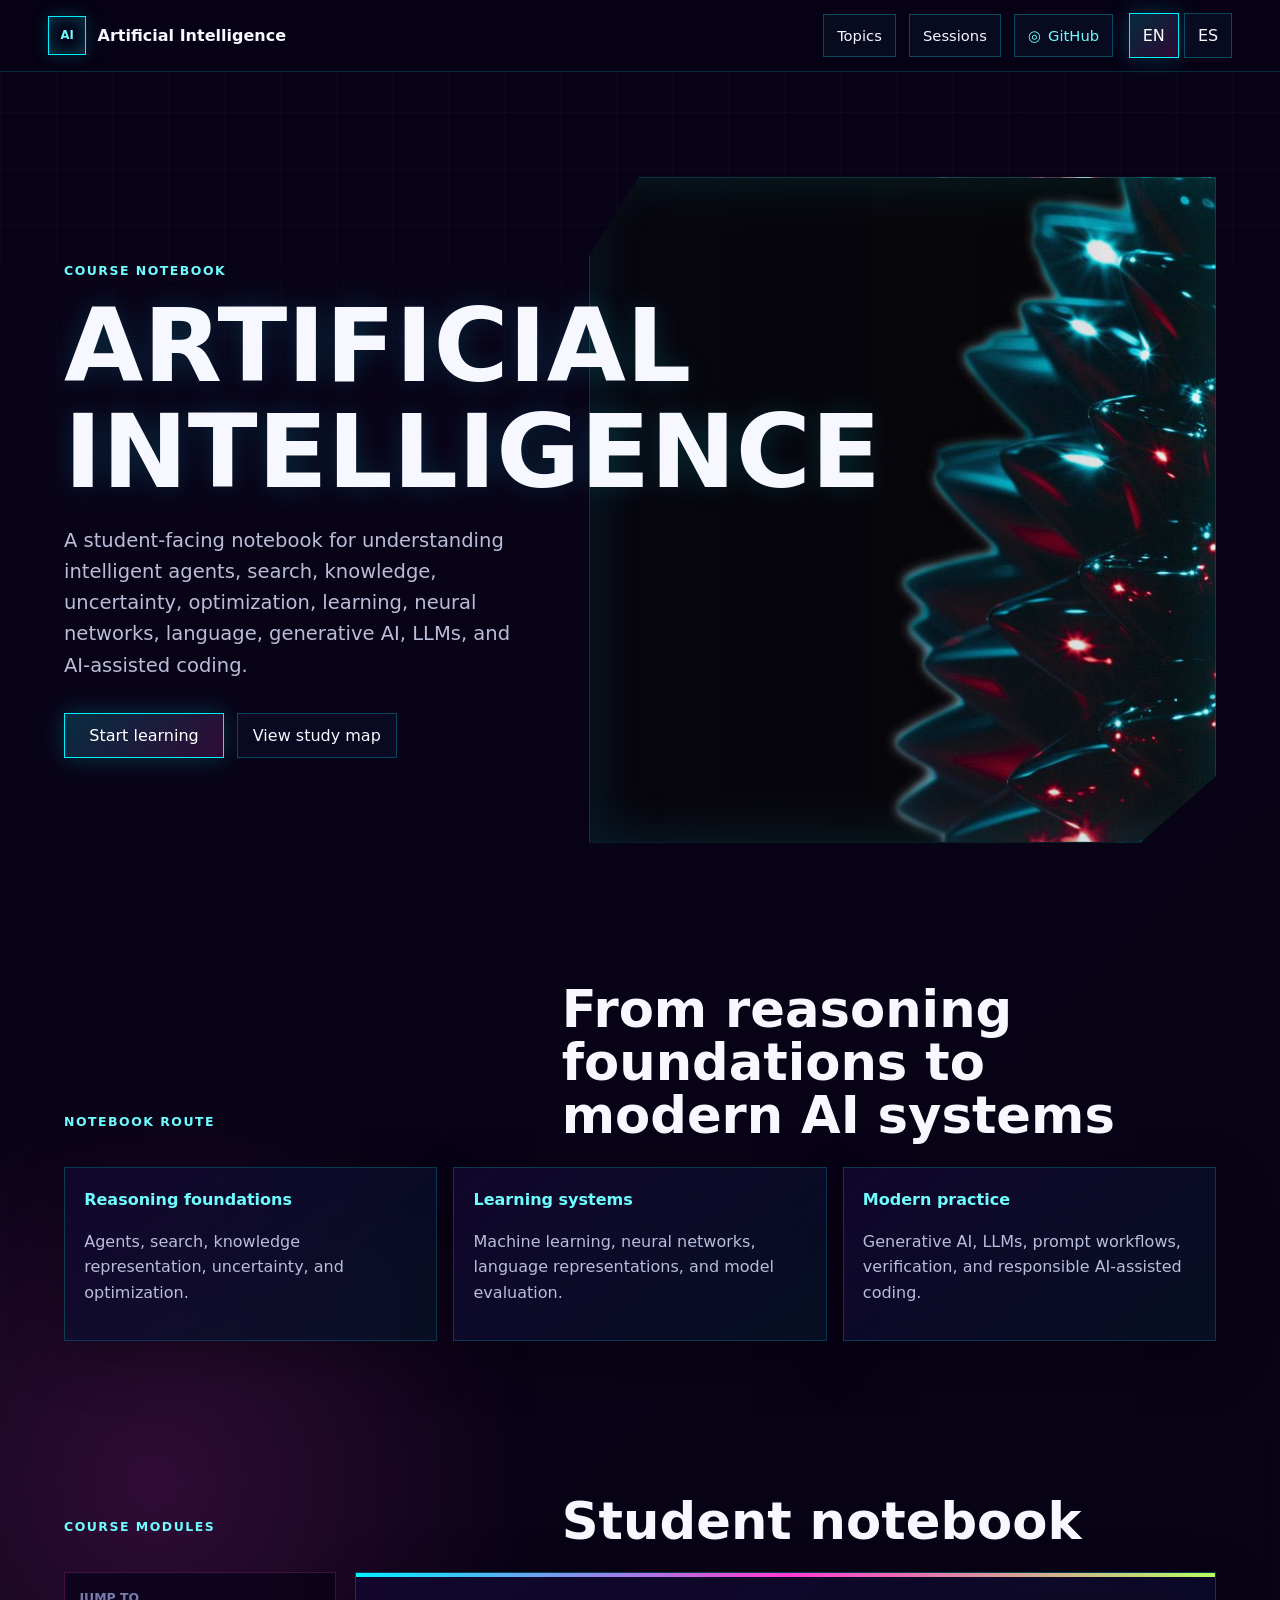
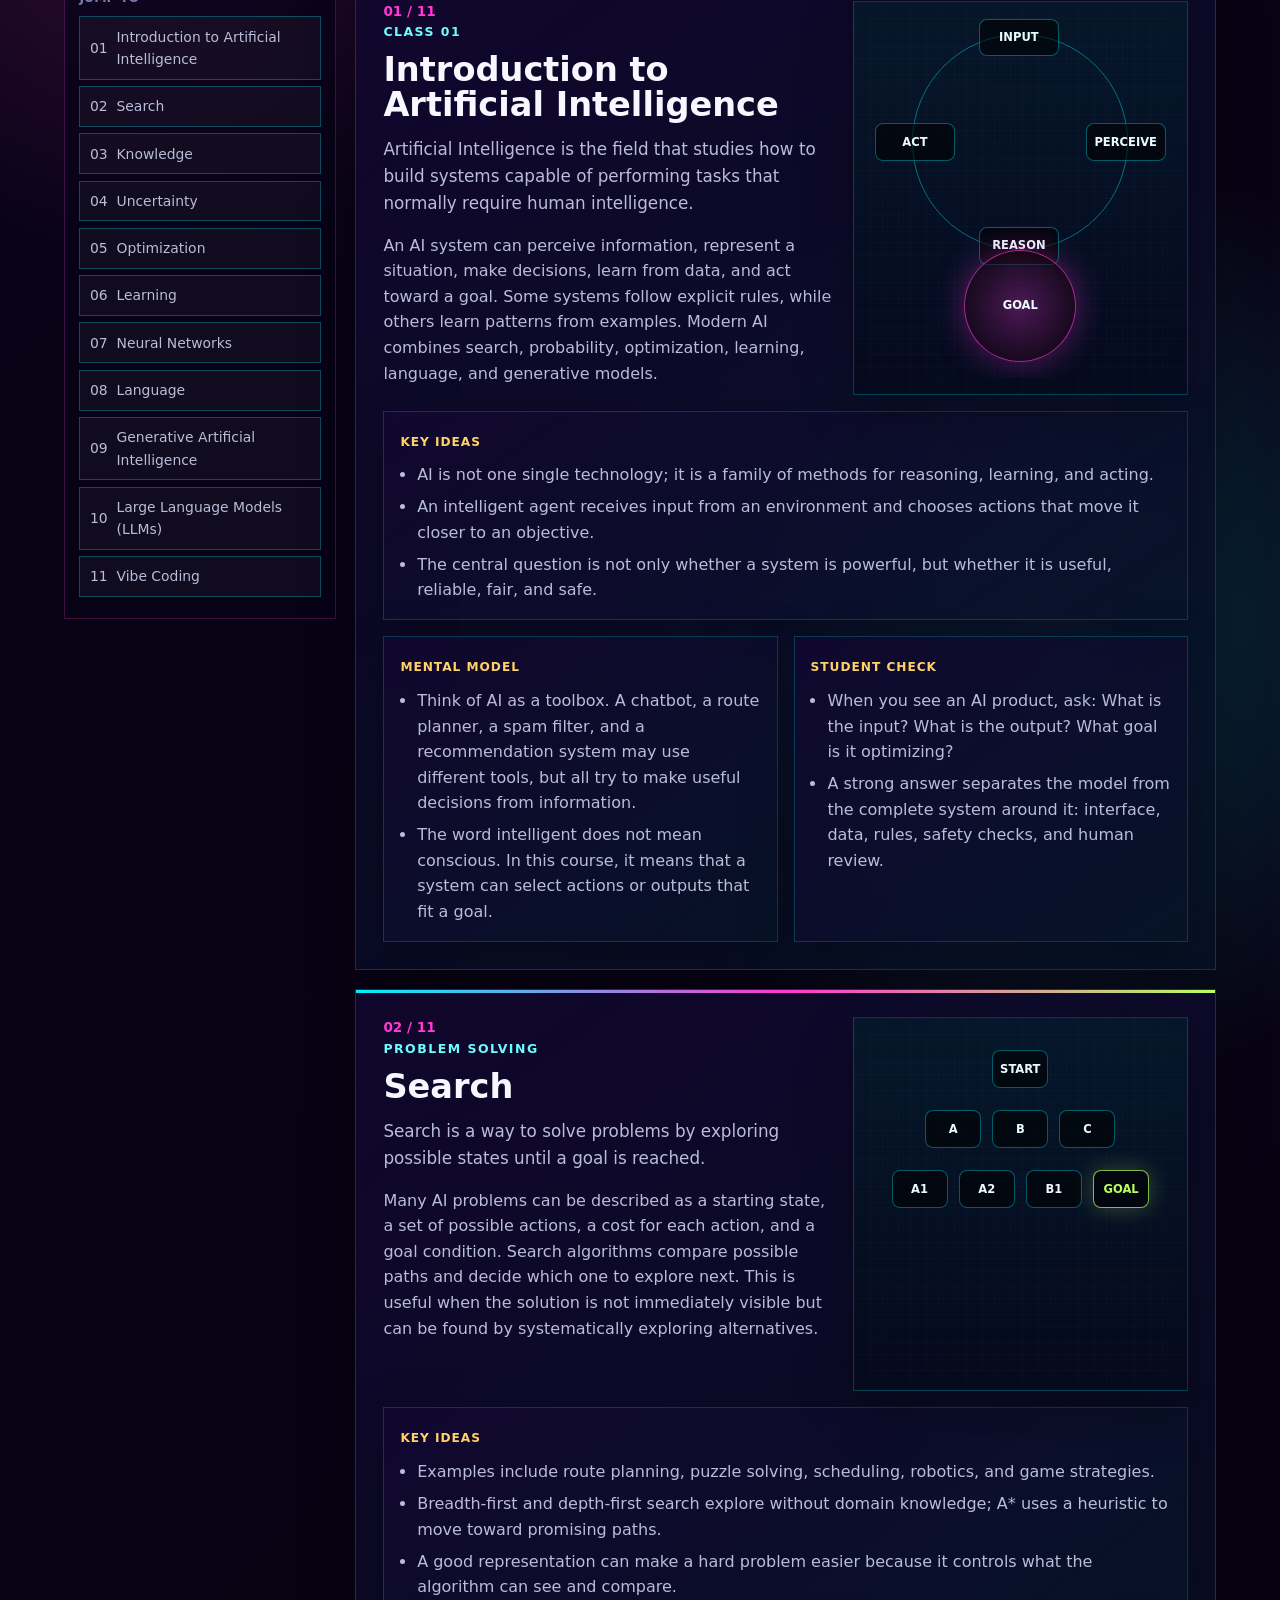
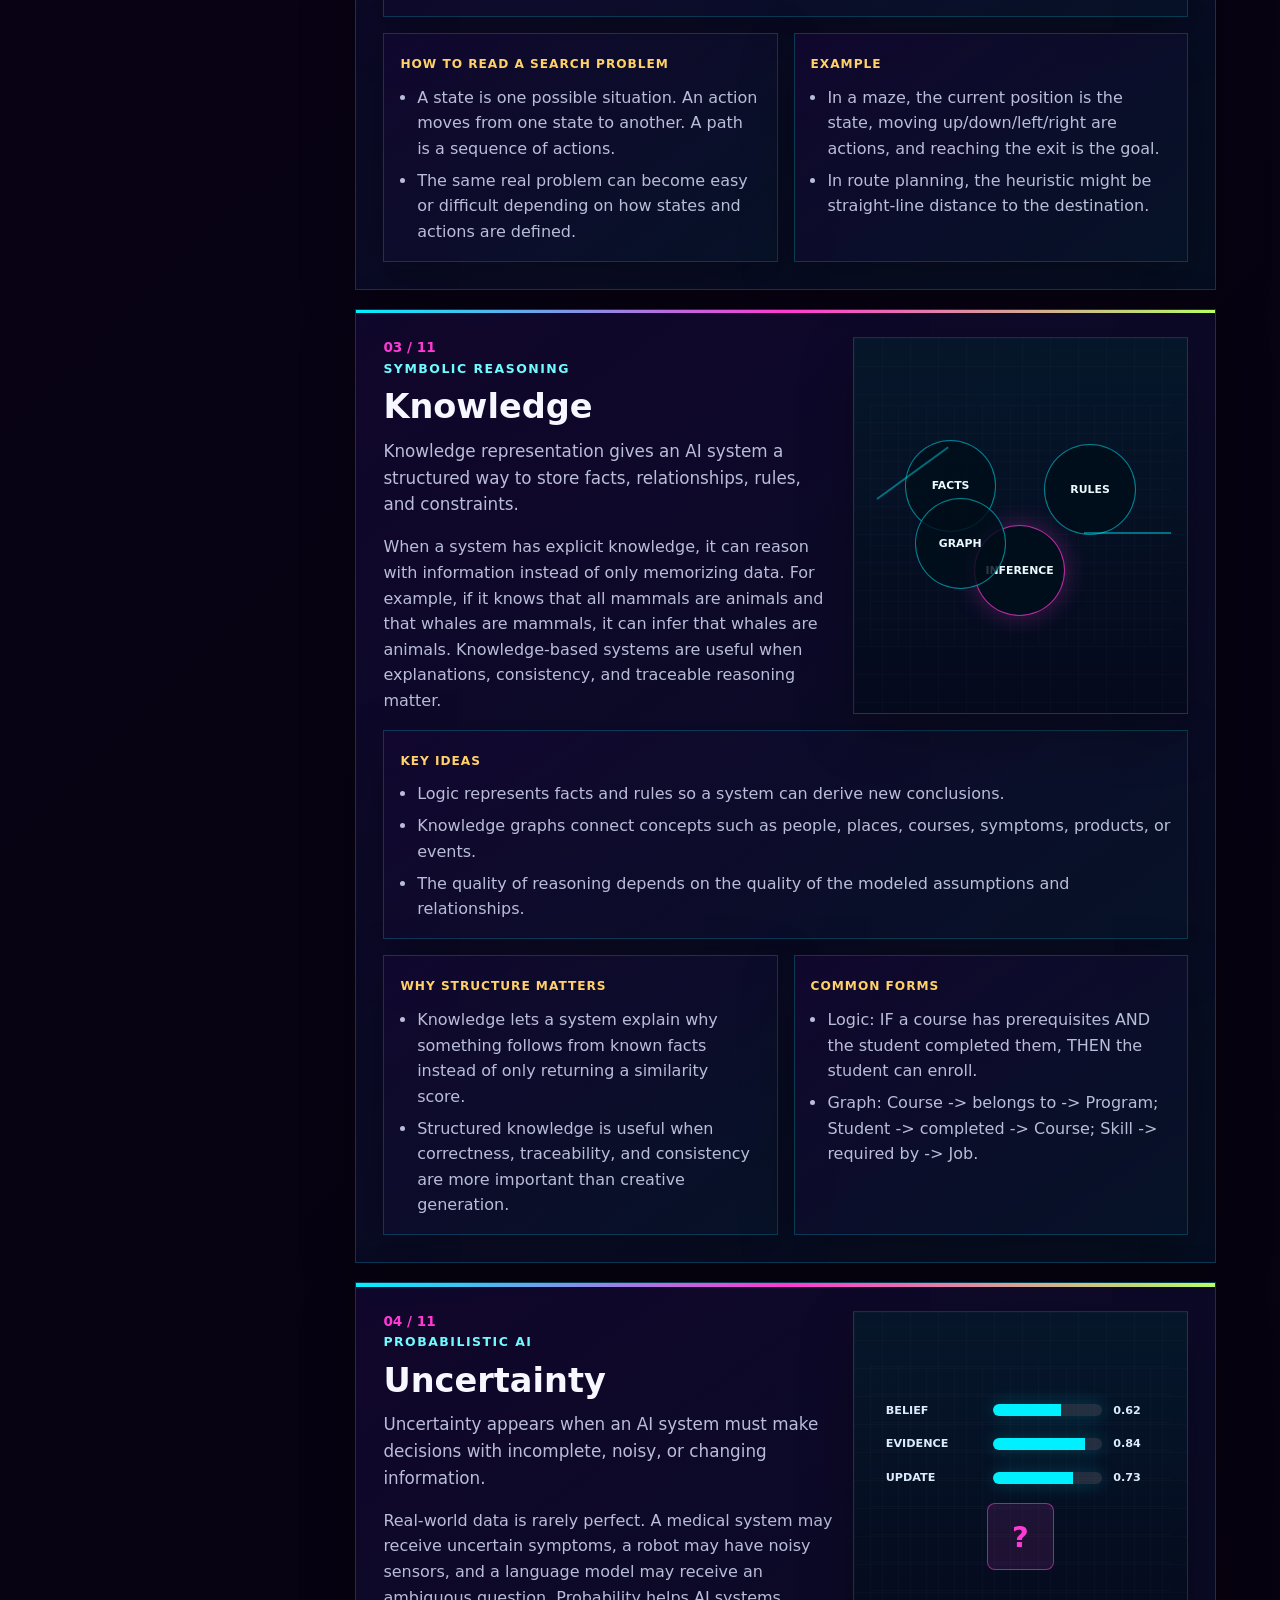
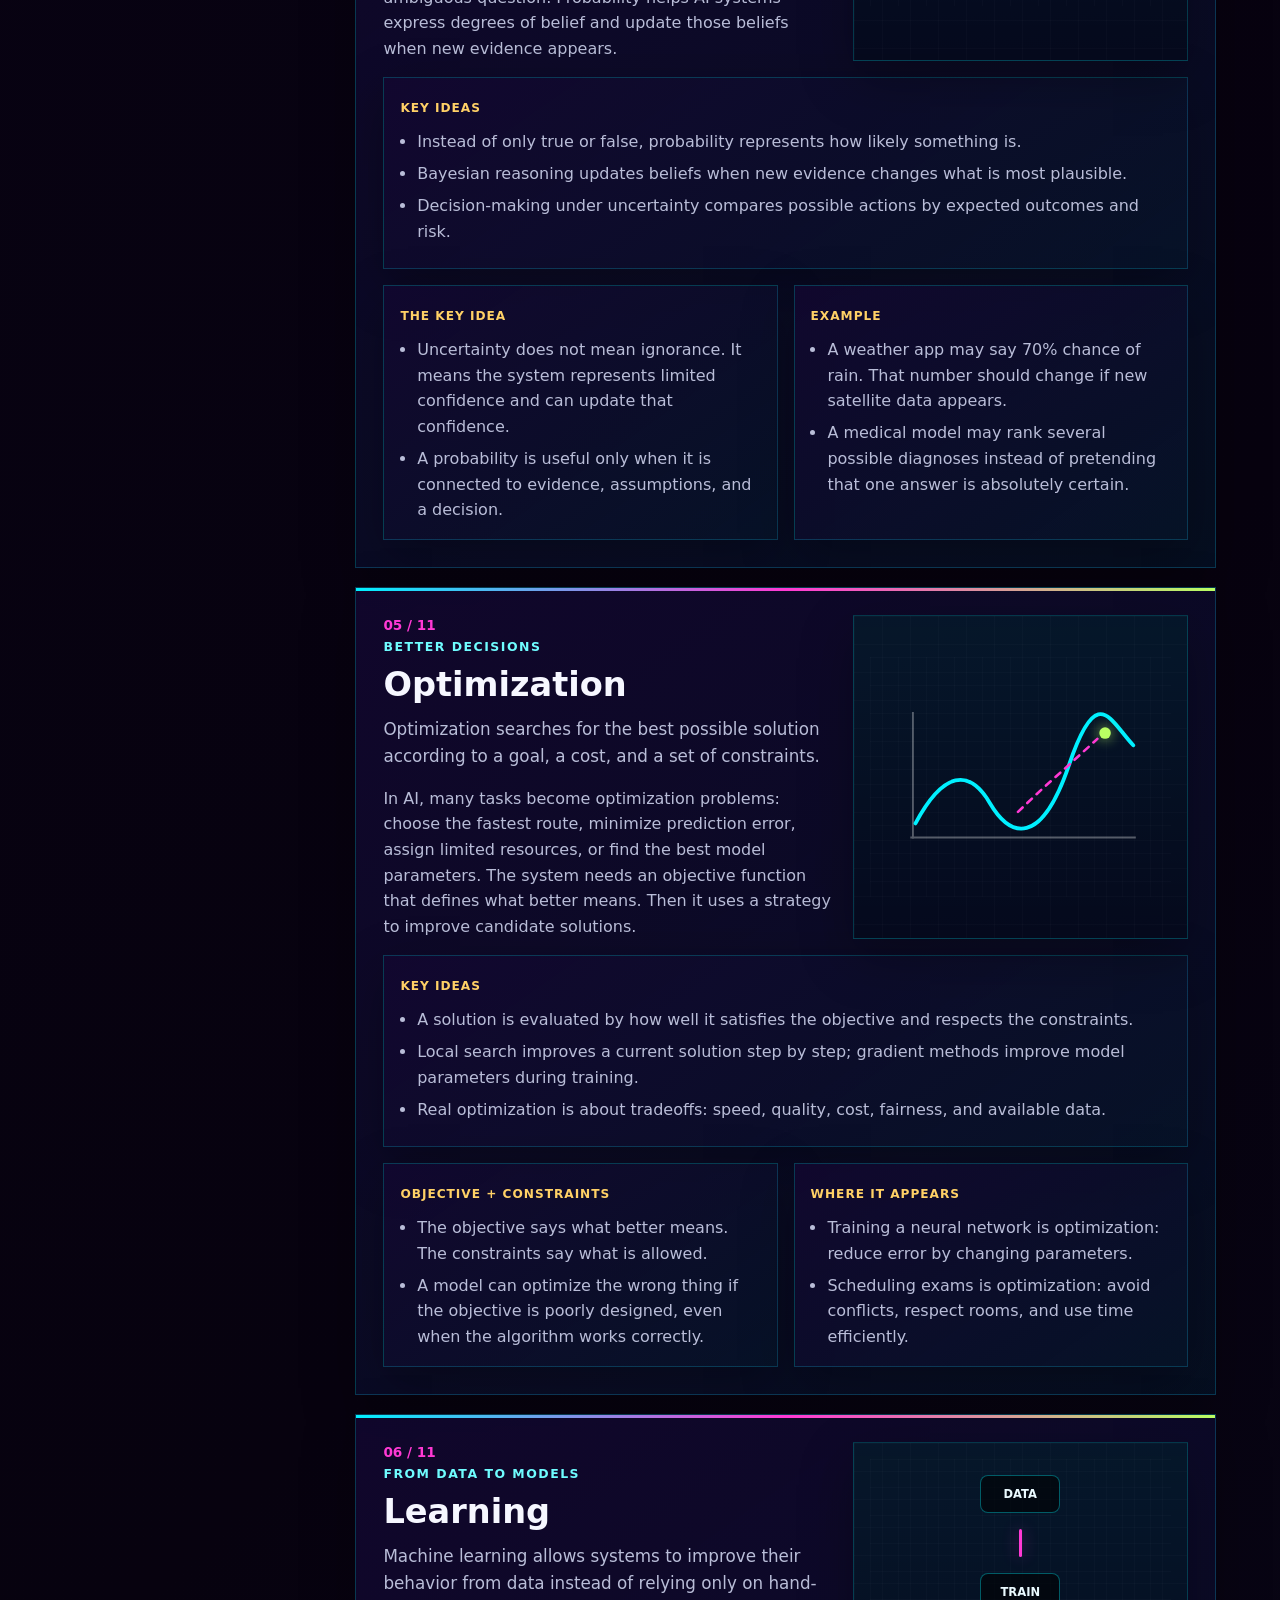
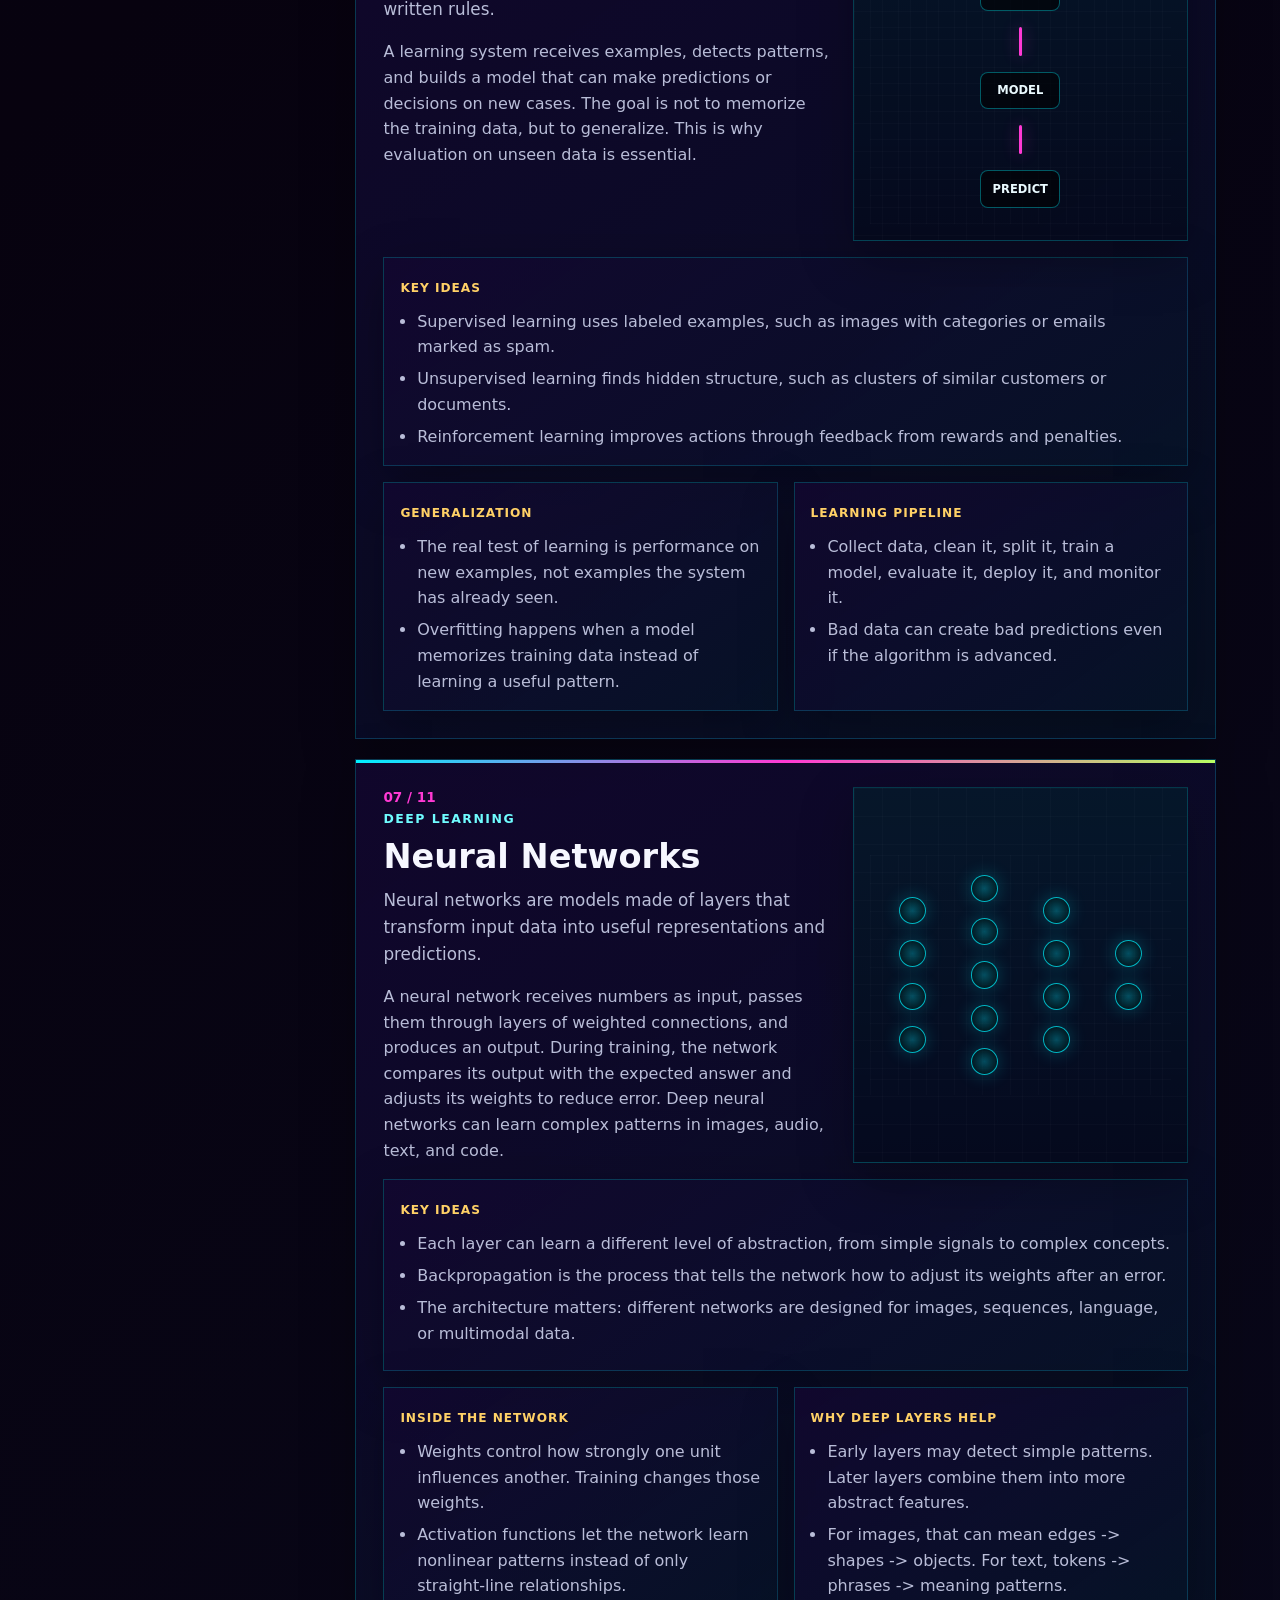
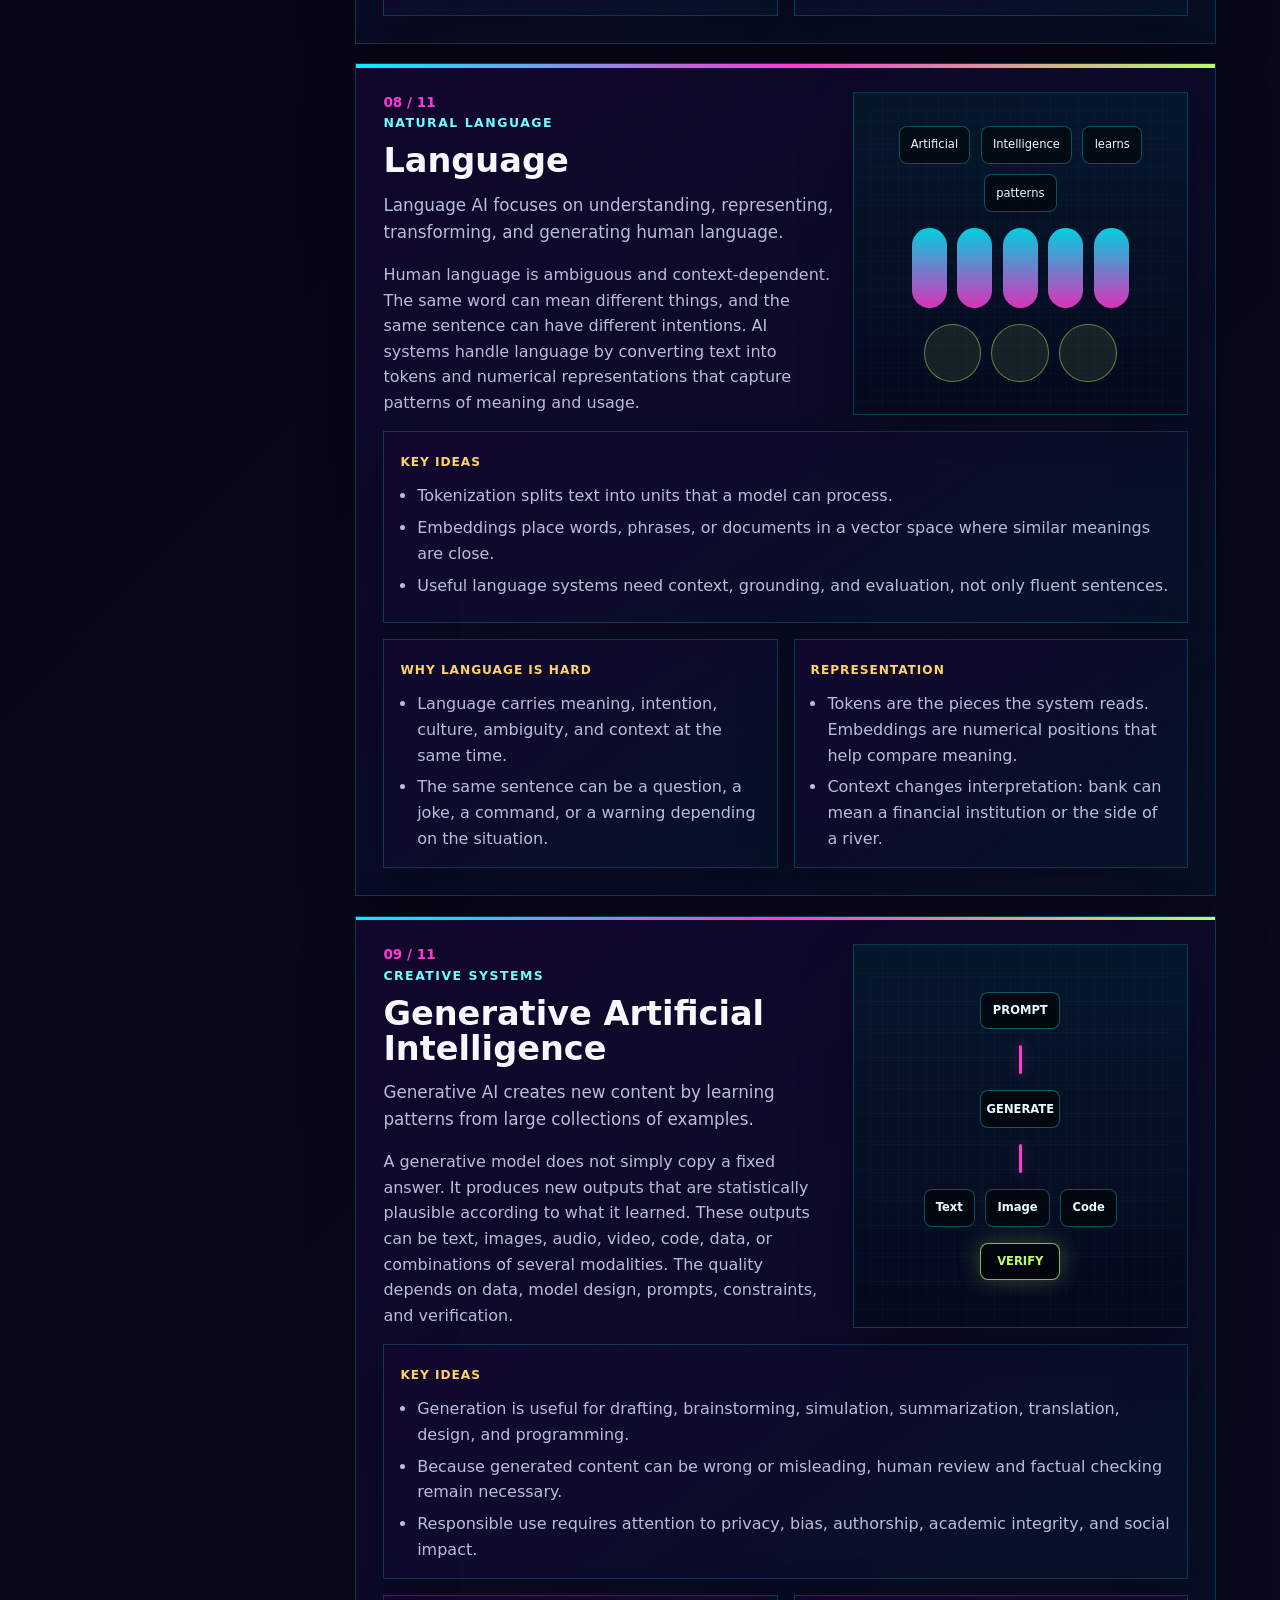
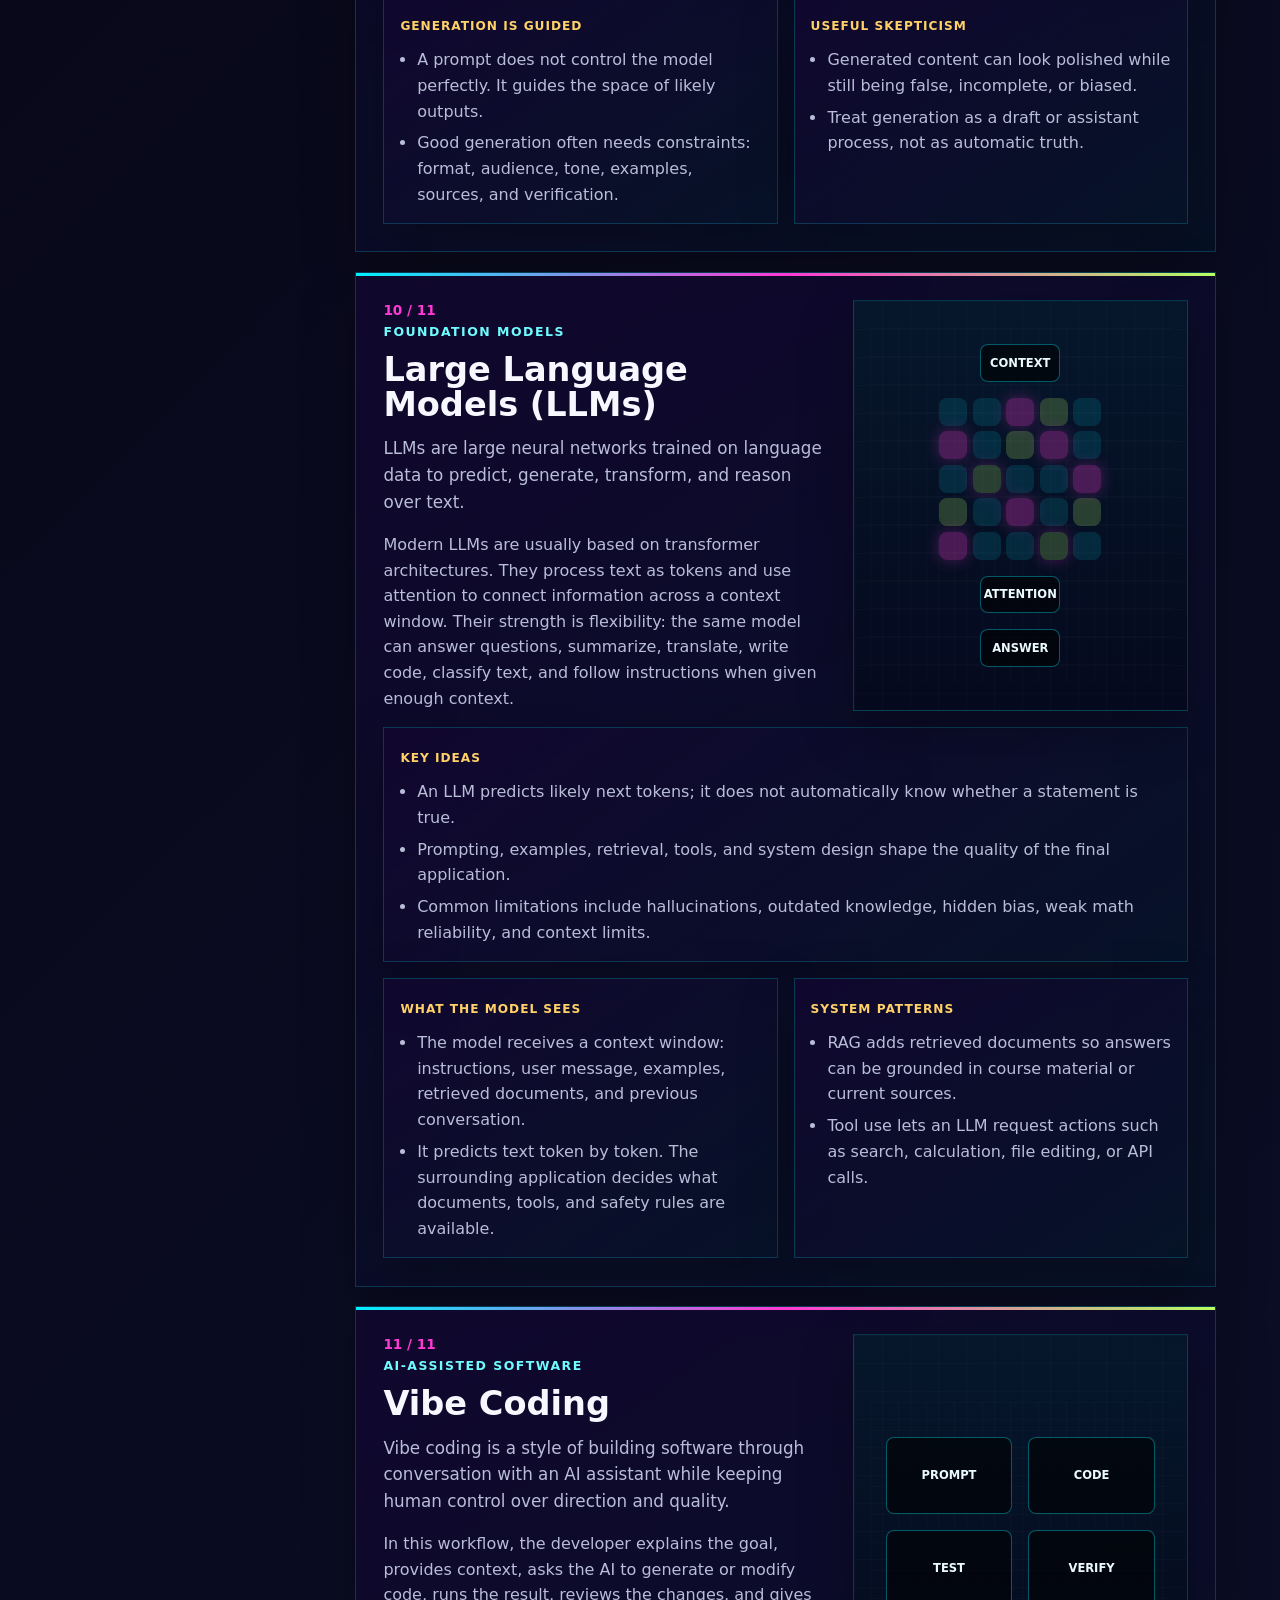
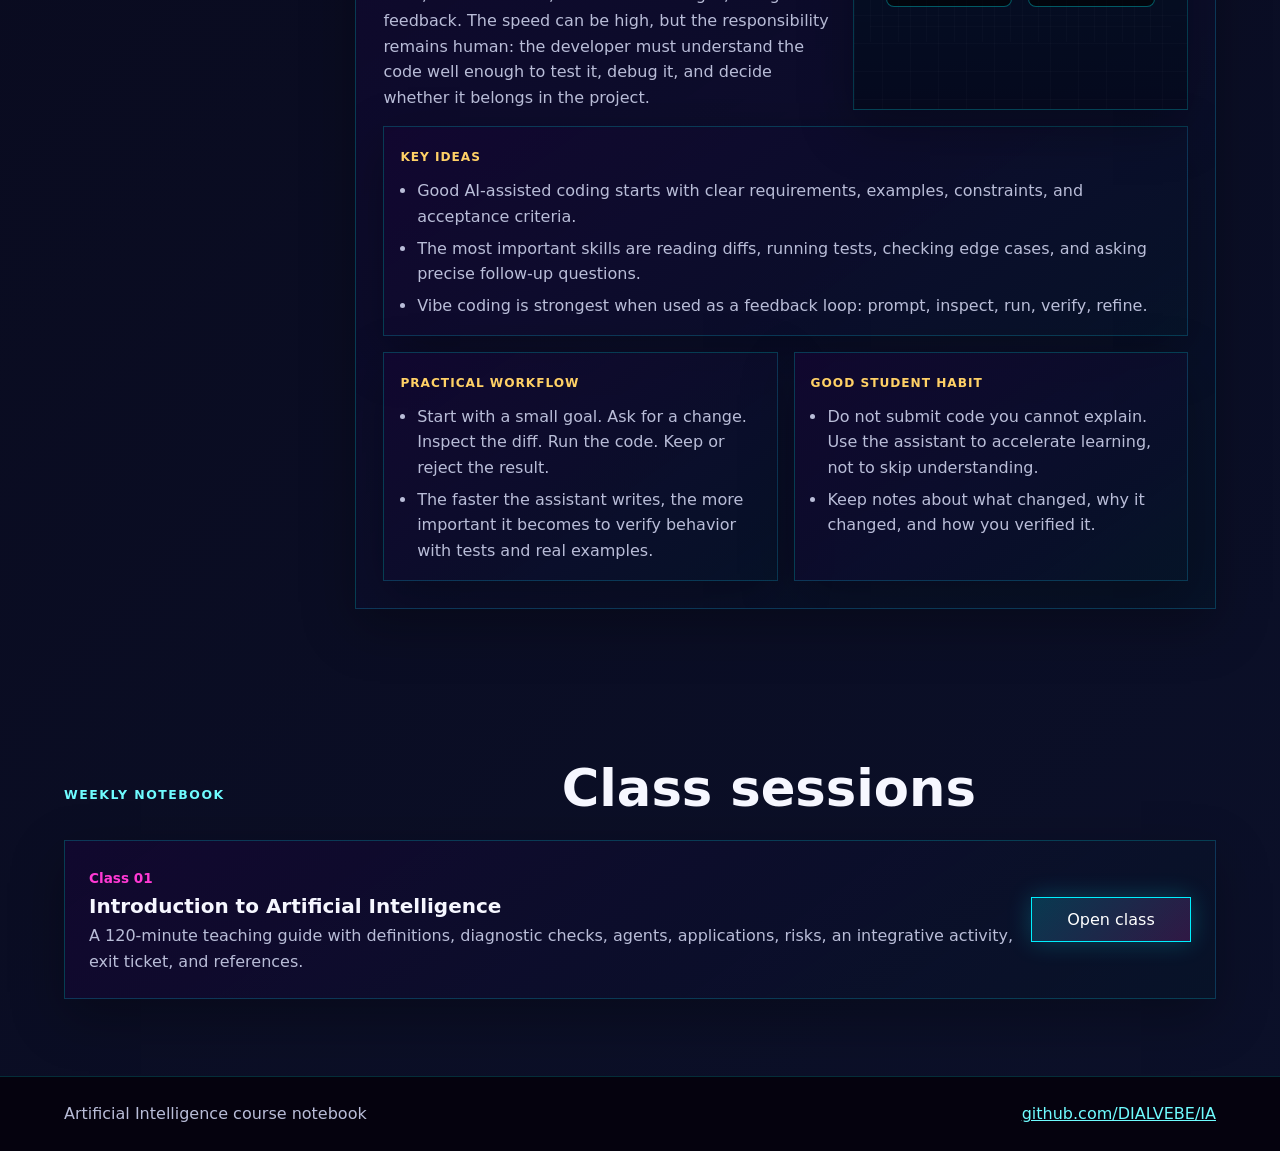
==== index.html @ 916fb05b "Improve class page responsive bilingual content" ====
<!doctype html>
<html lang="en">
  <head>
    <meta charset="utf-8">
    <meta name="viewport" content="width=device-width, initial-scale=1">
    <meta
      name="description"
      content="Artificial Intelligence bilingual student notebook with explanations, visuals, examples, and study checks."
    >
    <title>Artificial Intelligence | Course Notebook</title>
    <link rel="preload" href="assets/template/image1.jpg" as="image">
    <link rel="stylesheet" href="styles.css?v=lesson-responsive-bilingual-20260806">
  </head>
  <body>
    <header class="site-header">
      <a class="brand" href="#top" aria-label="Artificial Intelligence home">
        <span class="brand-mark">AI</span>
        <span>Artificial Intelligence</span>
      </a>
      <nav class="top-nav" aria-label="Primary navigation">
        <a href="#topics" data-i18n="navTopics">Topics</a>
        <a href="#sessions" data-i18n="navSessions">Sessions</a>
        <a class="repo-link" href="https://github.com/DIALVEBE/IA" rel="noreferrer">
          <span aria-hidden="true">◎</span>
          GitHub
        </a>
      </nav>
      <div class="language-switch" role="group" aria-label="Language switch">
        <button class="lang-button is-active" type="button" data-lang="en">EN</button>
        <button class="lang-button" type="button" data-lang="es">ES</button>
      </div>
    </header>

    <main id="top">
      <section class="hero">
        <div class="hero-copy">
          <p class="eyebrow" data-i18n="courseLabel">Course notebook</p>
          <h1 data-i18n="heroTitle">Artificial Intelligence</h1>
          <p class="hero-text" data-i18n="heroText">
            A student-facing notebook for understanding intelligent agents, search,
            knowledge, uncertainty, optimization, learning, neural networks, language,
            generative AI, LLMs, and AI-assisted coding.
          </p>
          <div class="hero-actions">
            <a class="primary-action" href="#topics" data-i18n="startLearning">Start learning</a>
            <a class="secondary-action" href="#study-map" data-i18n="viewMap">View study map</a>
          </div>
        </div>
        <div class="hero-panel" aria-label="Artificial Intelligence neon visual"></div>
      </section>

      <section class="study-map" id="study-map" aria-labelledby="study-map-title">
        <div class="section-heading">
          <p class="eyebrow" data-i18n="mapLabel">Notebook route</p>
          <h2 id="study-map-title" data-i18n="mapTitle">From reasoning foundations to modern AI systems</h2>
        </div>
        <div class="map-grid">
          <article>
            <strong data-i18n="map1Title">Reasoning foundations</strong>
            <p data-i18n="map1Text">Agents, search, knowledge representation, uncertainty, and optimization.</p>
          </article>
          <article>
            <strong data-i18n="map2Title">Learning systems</strong>
            <p data-i18n="map2Text">Machine learning, neural networks, language representations, and model evaluation.</p>
          </article>
          <article>
            <strong data-i18n="map3Title">Modern practice</strong>
            <p data-i18n="map3Text">Generative AI, LLMs, prompt workflows, verification, and responsible AI-assisted coding.</p>
          </article>
        </div>
      </section>

      <section class="topics-shell" id="topics" aria-labelledby="topics-title">
        <div class="section-heading">
          <p class="eyebrow" data-i18n="topicsLabel">Course modules</p>
          <h2 id="topics-title" data-i18n="topicsTitle">Student notebook</h2>
        </div>
        <div class="topic-layout">
          <aside class="topic-index" aria-label="Topic index">
            <div class="index-title" data-i18n="indexTitle">Jump to</div>
            <div id="topicIndex"></div>
          </aside>
          <div class="topics" id="topicList"></div>
        </div>
      </section>

      <section class="sessions-shell" id="sessions" aria-labelledby="sessions-title">
        <div class="section-heading">
          <p class="eyebrow" data-i18n="sessionsLabel">Weekly notebook</p>
          <h2 id="sessions-title" data-i18n="sessionsTitle">Class sessions</h2>
        </div>
        <div class="session-list">
          <article class="session-card">
            <div>
              <span class="topic-number" data-i18n="session01Kicker">Class 01</span>
              <h3 data-i18n="session01Title">Introduction to Artificial Intelligence</h3>
              <p data-i18n="session01Text">
                A 120-minute teaching guide with definitions, diagnostic checks, agents,
                applications, risks, an integrative activity, exit ticket, and references.
              </p>
            </div>
            <a class="primary-action" href="clases/clase-01/" data-i18n="openSession">Open class</a>
          </article>
        </div>
      </section>
    </main>

    <footer class="site-footer">
      <span data-i18n="footerText">Artificial Intelligence course notebook</span>
      <a href="https://github.com/DIALVEBE/IA">github.com/DIALVEBE/IA</a>
    </footer>

    <script src="script.js?v=class-sessions-fix-20260806"></script>
  </body>
</html>
---- styles.css ----
:root {
  color-scheme: dark;
  --bg: #090319;
  --bg-2: #12052b;
  --panel: rgba(17, 11, 42, 0.82);
  --panel-2: rgba(10, 26, 47, 0.78);
  --line: rgba(0, 240, 255, 0.32);
  --cyan: #00f0ff;
  --cyan-2: #6ffcff;
  --pink: #ff39d4;
  --lime: #b9ff63;
  --amber: #ffd166;
  --text: #f6f7ff;
  --muted: #b9bdd8;
  --soft: #777caa;
  --shadow: 0 24px 80px rgba(0, 0, 0, 0.38);
  --radius: 8px;
}

* {
  box-sizing: border-box;
}

html {
  scroll-behavior: smooth;
}

body {
  min-width: 320px;
  margin: 0;
  overflow-x: hidden;
  background:
    radial-gradient(circle at 82% 18%, rgba(0, 240, 255, 0.18), transparent 30rem),
    radial-gradient(circle at 12% 12%, rgba(255, 57, 212, 0.16), transparent 24rem),
    linear-gradient(135deg, var(--bg), #07020f 48%, #0b1029);
  color: var(--text);
  font-family:
    Inter, ui-sans-serif, system-ui, -apple-system, BlinkMacSystemFont, "Segoe UI",
    sans-serif;
  line-height: 1.6;
}

body::before {
  position: fixed;
  inset: 0;
  pointer-events: none;
  content: "";
  background-image:
    linear-gradient(rgba(255, 255, 255, 0.035) 1px, transparent 1px),
    linear-gradient(90deg, rgba(255, 255, 255, 0.035) 1px, transparent 1px);
  background-size: 56px 56px;
  mask-image: linear-gradient(to bottom, rgba(0, 0, 0, 0.8), transparent 78%);
}

[hidden] {
  display: none !important;
}

a {
  color: inherit;
}

.site-header {
  position: sticky;
  top: 0;
  z-index: 20;
  display: grid;
  grid-template-columns: auto 1fr auto;
  gap: 1rem;
  align-items: center;
  padding: 0.8rem clamp(1rem, 4vw, 3rem);
  border-bottom: 1px solid rgba(0, 240, 255, 0.18);
  background: rgba(7, 2, 20, 0.82);
  backdrop-filter: blur(18px);
}

.brand,
.top-nav,
.language-switch,
.hero-actions {
  display: flex;
  align-items: center;
}

.brand {
  gap: 0.7rem;
  font-weight: 800;
  letter-spacing: 0;
  text-decoration: none;
}

.brand-mark {
  display: grid;
  width: 2.4rem;
  height: 2.4rem;
  place-items: center;
  border: 1px solid var(--cyan);
  color: var(--cyan-2);
  font-size: 0.72rem;
  box-shadow: inset 0 0 18px rgba(0, 240, 255, 0.28), 0 0 18px rgba(0, 240, 255, 0.2);
}

.top-nav {
  justify-content: flex-end;
  gap: 0.85rem;
  font-size: 0.92rem;
}

.top-nav a,
.primary-action,
.secondary-action,
.lang-button,
.topic-index a {
  min-height: 2.4rem;
  border: 1px solid rgba(0, 240, 255, 0.28);
  color: var(--text);
  text-decoration: none;
}

.top-nav a,
.primary-action,
.secondary-action,
.lang-button {
  display: inline-flex;
  align-items: center;
  justify-content: center;
  gap: 0.45rem;
  padding: 0.55rem 0.8rem;
  background: rgba(10, 14, 38, 0.72);
}

.repo-link {
  color: var(--cyan-2) !important;
}

.language-switch {
  position: relative;
  z-index: 30;
  gap: 0.35rem;
  pointer-events: auto;
}

.lang-button {
  cursor: pointer;
  font: inherit;
}

.lang-button.is-active,
.primary-action {
  border-color: var(--cyan);
  background: linear-gradient(135deg, rgba(0, 240, 255, 0.18), rgba(255, 57, 212, 0.16));
  color: white;
  box-shadow: 0 0 24px rgba(0, 240, 255, 0.22);
}

.hero {
  display: grid;
  min-height: calc(100svh - 4.1rem);
  align-items: center;
  grid-template-columns: minmax(0, 0.86fr) minmax(20rem, 1.14fr);
  gap: clamp(1.5rem, 4vw, 4rem);
  overflow: hidden;
  padding: clamp(3.5rem, 7vw, 7rem) clamp(1rem, 5vw, 5rem) 3rem;
}

.hero-copy {
  position: relative;
  z-index: 2;
  max-width: 43rem;
}

.eyebrow {
  margin: 0 0 0.7rem;
  color: var(--cyan-2);
  font-size: 0.78rem;
  font-weight: 800;
  letter-spacing: 0.12em;
  text-transform: uppercase;
}

h1,
h2,
h3 {
  margin: 0;
  letter-spacing: 0;
  line-height: 1.04;
}

h1 {
  max-width: 11ch;
  font-size: clamp(3.2rem, 8vw, 6.8rem);
  text-transform: uppercase;
  text-shadow: 0 0 28px rgba(0, 240, 255, 0.16);
}

h2 {
  max-width: 16ch;
  font-size: clamp(2.1rem, 4vw, 3.2rem);
}

h3 {
  font-size: 1.25rem;
}

.hero-text {
  max-width: 39rem;
  margin: 1.2rem 0 0;
  color: var(--muted);
  font-size: 1.22rem;
}

.hero-actions {
  flex-wrap: wrap;
  gap: 0.8rem;
  margin-top: 2rem;
}

.primary-action,
.secondary-action {
  min-width: 10rem;
}

.hero-panel {
  min-height: clamp(20rem, 52vw, 42rem);
  border: 1px solid rgba(0, 240, 255, 0.22);
  background:
    linear-gradient(90deg, rgba(9, 3, 25, 0.42), rgba(9, 3, 25, 0.04)),
    url("assets/template/image1.jpg") center / cover;
  box-shadow: var(--shadow), inset 0 0 56px rgba(0, 240, 255, 0.12);
  clip-path: polygon(8% 0, 100% 0, 100% 90%, 88% 100%, 0 100%, 0 12%);
}

.study-map,
.topics-shell,
.sessions-shell {
  padding: clamp(3rem, 6vw, 6rem) clamp(1rem, 5vw, 5rem);
}

.section-heading {
  display: grid;
  align-items: end;
  grid-template-columns: minmax(0, 0.42fr) minmax(0, 0.58fr);
  gap: 1.5rem;
  margin-bottom: 1.5rem;
}

.map-grid,
.detail-grid {
  display: grid;
  grid-template-columns: repeat(3, minmax(0, 1fr));
  gap: 1rem;
}

.map-grid article,
.topic-card,
.detail-card,
.visual-card {
  border: 1px solid rgba(0, 240, 255, 0.2);
  background: linear-gradient(145deg, rgba(18, 7, 48, 0.86), rgba(6, 20, 40, 0.72));
  box-shadow: 0 18px 50px rgba(0, 0, 0, 0.28);
}

.map-grid article {
  min-height: 10rem;
  padding: 1.2rem;
}

.map-grid strong,
.detail-card strong {
  color: var(--cyan-2);
}

.map-grid p,
.topic-summary,
.topic-deep,
.detail-card p,
.detail-card li {
  color: var(--muted);
}

.topic-layout {
  display: grid;
  align-items: start;
  grid-template-columns: 17rem minmax(0, 1fr);
  gap: 1.2rem;
}

.topic-index {
  position: sticky;
  top: 5.5rem;
  max-height: calc(100svh - 6.5rem);
  overflow: auto;
  padding: 0.9rem;
  border: 1px solid rgba(255, 57, 212, 0.22);
  background: rgba(8, 4, 24, 0.72);
}

.index-title {
  margin-bottom: 0.55rem;
  color: var(--soft);
  font-size: 0.78rem;
  font-weight: 800;
  text-transform: uppercase;
}

.topic-index a {
  display: flex;
  align-items: center;
  gap: 0.55rem;
  margin: 0.4rem 0;
  padding: 0.52rem 0.6rem;
  background: rgba(255, 255, 255, 0.035);
  color: var(--muted);
  font-size: 0.87rem;
}

.topic-index a:hover,
.topic-index a:focus-visible {
  border-color: var(--cyan);
  color: white;
}

.topics {
  display: grid;
  gap: 1.2rem;
}

.topic-card {
  position: relative;
  overflow: hidden;
  padding: clamp(1rem, 3vw, 1.7rem);
}

.topic-card::before {
  position: absolute;
  inset: 0 0 auto;
  height: 0.2rem;
  content: "";
  background: linear-gradient(90deg, var(--cyan), var(--pink), var(--lime));
}

.topic-top {
  display: grid;
  align-items: stretch;
  grid-template-columns: minmax(0, 0.86fr) minmax(18rem, 0.64fr);
  gap: 1.2rem;
}

.topic-number {
  color: var(--pink);
  font-size: 0.85rem;
  font-weight: 900;
}

.topic-card h3 {
  margin: 0.35rem 0 0.8rem;
  font-size: clamp(1.55rem, 3vw, 2.1rem);
}

.topic-summary {
  margin: 0 0 1rem;
  font-size: 1.05rem;
}

.topic-deep {
  margin: 0;
}

.visual-card {
  position: relative;
  display: grid;
  min-height: 17rem;
  overflow: hidden;
  place-items: center;
  padding: 1rem;
  background:
    linear-gradient(180deg, rgba(0, 240, 255, 0.06), transparent),
    rgba(5, 10, 28, 0.78);
}

.detail-grid {
  margin-top: 1rem;
}

.key-grid {
  grid-template-columns: 1fr;
}

.topic-card > .detail-grid:not(.key-grid) {
  grid-template-columns: repeat(2, minmax(0, 1fr));
}

.detail-card {
  min-height: 12rem;
  padding: 1rem;
}

.detail-card .label {
  display: inline-flex;
  margin-bottom: 0.65rem;
  color: var(--amber);
  font-size: 0.76rem;
  font-weight: 900;
  letter-spacing: 0.08em;
  text-transform: uppercase;
}

.detail-card ul {
  margin: 0;
  padding-left: 1.05rem;
}

.detail-card li + li {
  margin-top: 0.4rem;
}

.site-footer {
  display: flex;
  flex-wrap: wrap;
  justify-content: space-between;
  gap: 1rem;
  padding: 1.5rem clamp(1rem, 5vw, 5rem);
  border-top: 1px solid rgba(0, 240, 255, 0.18);
  background: #05020e;
  color: var(--muted);
}

.site-footer a {
  color: var(--cyan-2);
}

.session-list {
  display: grid;
  gap: 1rem;
}

.session-card {
  display: grid;
  grid-template-columns: minmax(0, 1fr) auto;
  gap: 1rem;
  align-items: center;
  padding: clamp(1rem, 3vw, 1.5rem);
  border: 1px solid rgba(0, 240, 255, 0.2);
  background: linear-gradient(145deg, rgba(18, 7, 48, 0.86), rgba(6, 20, 40, 0.72));
  box-shadow: 0 18px 50px rgba(0, 0, 0, 0.28);
}

.session-card h3 {
  margin: 0.35rem 0 0.4rem;
}

.session-card p {
  max-width: 58rem;
  margin: 0;
  color: var(--muted);
}

.session-card .primary-action {
  white-space: nowrap;
}

.lesson-page {
  overflow-x: hidden;
}

.lesson-page .site-header {
  grid-template-columns: auto 1fr auto;
}

.lesson-hero {
  display: grid;
  min-height: calc(100svh - 4.1rem);
  align-items: center;
  grid-template-columns: minmax(0, 0.9fr) minmax(20rem, 1.1fr);
  gap: clamp(1.5rem, 4vw, 4rem);
  padding: clamp(3.5rem, 7vw, 6rem) clamp(1rem, 5vw, 5rem) 3rem;
}

.lesson-hero h1 {
  max-width: 12ch;
  font-size: clamp(2.8rem, 6vw, 5.8rem);
}

.lesson-hero-visual {
  margin: 0;
  min-width: 0;
}

.lesson-hero-visual img,
.lesson-figure img {
  display: block;
  width: 100%;
  height: auto;
  border: 1px solid rgba(0, 240, 255, 0.24);
  box-shadow: var(--shadow);
}

.lesson-hero-visual img {
  clip-path: polygon(8% 0, 100% 0, 100% 90%, 88% 100%, 0 100%, 0 12%);
}

.lesson-shell {
  display: grid;
  align-items: start;
  grid-template-columns: 18rem minmax(0, 1fr);
  gap: 1.2rem;
  padding: 1rem clamp(1rem, 5vw, 5rem) clamp(4rem, 8vw, 7rem);
}

.lesson-index {
  top: 5.2rem;
  min-width: 0;
}

.lesson-content {
  display: grid;
  gap: 1.2rem;
  min-width: 0;
}

.lesson-section {
  min-width: 0;
  padding: clamp(1.1rem, 3vw, 1.8rem);
  border: 1px solid rgba(0, 240, 255, 0.2);
  background: linear-gradient(145deg, rgba(18, 7, 48, 0.86), rgba(6, 20, 40, 0.72));
  box-shadow: 0 18px 50px rgba(0, 0, 0, 0.28);
}

.lesson-section h2 {
  max-width: 20ch;
  margin-bottom: 1rem;
}

.lesson-section h3 {
  margin: 1.4rem 0 0.7rem;
  color: var(--cyan-2);
}

.lesson-section p,
.lesson-section li,
.lesson-section td,
.lesson-section caption,
.lesson-section figcaption {
  color: var(--muted);
}

.info-grid,
.concept-list,
.application-grid,
.timeline {
  display: grid;
  gap: 1rem;
}

.info-grid {
  grid-template-columns: repeat(2, minmax(0, 1fr));
  margin: 1rem 0;
}

.concept-list,
.application-grid {
  grid-template-columns: repeat(2, minmax(0, 1fr));
}

.concept-list article,
.application-grid article,
.timeline article {
  padding: 1rem;
  border: 1px solid rgba(0, 240, 255, 0.16);
  background: rgba(255, 255, 255, 0.035);
}

.concept-list h3,
.application-grid h3 {
  margin-top: 0;
}

.table-wrap {
  overflow-x: auto;
  margin: 1rem 0;
  border: 1px solid rgba(0, 240, 255, 0.16);
}

table {
  width: 100%;
  min-width: 44rem;
  border-collapse: collapse;
  background: rgba(5, 10, 28, 0.62);
}

caption {
  padding: 0.75rem;
  text-align: left;
  font-weight: 800;
}

th,
td {
  padding: 0.72rem;
  border: 1px solid rgba(0, 240, 255, 0.14);
  text-align: left;
  vertical-align: top;
}

th {
  background: rgba(0, 240, 255, 0.12);
  color: var(--text);
}

.lesson-figure {
  margin: 1rem 0;
}

.lesson-figure figcaption {
  margin-top: 0.6rem;
  font-size: 0.88rem;
}

.lesson-diagram {
  position: relative;
  display: grid;
  min-height: 18rem;
  gap: 0.8rem;
  overflow: hidden;
  padding: clamp(1rem, 3vw, 1.4rem);
  border: 1px solid rgba(0, 240, 255, 0.24);
  background:
    linear-gradient(180deg, rgba(0, 240, 255, 0.08), transparent),
    rgba(5, 10, 28, 0.78);
  box-shadow: var(--shadow), inset 0 0 48px rgba(0, 240, 255, 0.1);
}

.lesson-diagram::before {
  position: absolute;
  inset: 0;
  pointer-events: none;
  content: "";
  background-image:
    linear-gradient(rgba(255, 255, 255, 0.04) 1px, transparent 1px),
    linear-gradient(90deg, rgba(255, 255, 255, 0.04) 1px, transparent 1px);
  background-size: 28px 28px;
  opacity: 0.5;
}

.lesson-diagram span,
.lesson-diagram strong {
  position: relative;
  z-index: 1;
  display: grid;
  min-width: 0;
  min-height: 3.4rem;
  align-items: center;
  padding: 0.8rem;
  border: 1px solid rgba(0, 240, 255, 0.32);
  background: rgba(0, 0, 0, 0.42);
  color: var(--text);
  font-size: 0.88rem;
  font-weight: 800;
  line-height: 1.25;
  text-align: center;
}

.lesson-diagram strong {
  border-color: rgba(255, 57, 212, 0.62);
  color: white;
  box-shadow: 0 0 24px rgba(255, 57, 212, 0.18);
}

.hero-diagram {
  min-height: clamp(20rem, 52vw, 38rem);
  grid-template-columns: repeat(2, minmax(0, 1fr));
  place-content: center;
  clip-path: polygon(8% 0, 100% 0, 100% 90%, 88% 100%, 0 100%, 0 12%);
}

.hero-diagram strong {
  grid-column: 1 / -1;
  width: min(100%, 14rem);
  justify-self: center;
}

.metric-diagram {
  grid-template-columns: repeat(4, minmax(0, 1fr));
}

.metric-diagram strong {
  min-height: 0;
  margin-bottom: 0.25rem;
  padding: 0;
  border: 0;
  background: transparent;
  color: var(--cyan-2);
  font-size: clamp(1.7rem, 4vw, 2.8rem);
  box-shadow: none;
}

.concept-diagram,
.trust-diagram {
  grid-template-columns: repeat(3, minmax(0, 1fr));
}

.concept-diagram strong {
  grid-column: 1 / -1;
  justify-self: center;
  width: min(100%, 24rem);
}

.timeline-diagram {
  grid-template-columns: repeat(6, minmax(0, 1fr));
  align-items: stretch;
}

.timeline-diagram span {
  align-content: start;
}

.timeline-diagram strong,
.risk-diagram strong {
  min-height: 0;
  margin-bottom: 0.3rem;
  padding: 0;
  border: 0;
  background: transparent;
  color: var(--pink);
  box-shadow: none;
}

.system-diagram {
  grid-template-columns: repeat(6, minmax(0, 1fr));
  align-items: center;
}

.system-diagram span:nth-child(1) {
  border-color: rgba(255, 57, 212, 0.62);
}

.system-diagram span:nth-child(6) {
  border-color: rgba(185, 255, 99, 0.6);
}

.risk-diagram {
  grid-template-columns: repeat(4, minmax(0, 1fr));
}

.callout,
.question,
.teacher-note {
  margin: 1rem 0;
  padding: 1rem;
  border-left: 0.24rem solid var(--cyan);
  background: rgba(0, 240, 255, 0.07);
  color: var(--muted);
}

.question {
  border-left-color: var(--pink);
  background: rgba(255, 57, 212, 0.08);
}

.warning {
  border-left-color: var(--amber);
  background: rgba(255, 209, 102, 0.08);
}

.teacher-note {
  border-left-color: var(--lime);
  background: rgba(185, 255, 99, 0.07);
}

.step-list li + li,
.reference-list li + li {
  margin-top: 0.45rem;
}

.canvas-grid {
  display: grid;
  grid-template-columns: repeat(2, minmax(0, 1fr));
  gap: 0.6rem;
}

.canvas-grid span {
  min-height: 4rem;
  padding: 0.85rem;
  border: 1px solid rgba(0, 240, 255, 0.18);
  background: rgba(0, 0, 0, 0.24);
  color: var(--text);
  font-size: 0.86rem;
  font-weight: 800;
  text-transform: uppercase;
}

.visual-card .visual-card {
  width: min(100%, 28rem);
  min-height: 15rem;
  border: 0;
  background: transparent;
  box-shadow: none;
}

.visual-card::before,
.visual-card .visual-card::before {
  position: absolute;
  inset: 0;
  pointer-events: none;
  content: "";
  background-image:
    linear-gradient(rgba(255, 255, 255, 0.04) 1px, transparent 1px),
    linear-gradient(90deg, rgba(255, 255, 255, 0.04) 1px, transparent 1px);
  background-size: 28px 28px;
  opacity: 0.5;
}

.visual-card span,
.visual-card b,
.visual-card div,
.visual-card svg {
  position: relative;
  z-index: 1;
}

.agent-loop {
  display: grid;
  min-height: 16rem;
  place-items: center;
}

.orbit {
  position: absolute;
  width: 13.5rem;
  height: 13.5rem;
  border: 1px solid rgba(0, 240, 255, 0.42);
  border-radius: 50%;
  animation: slow-spin 20s linear infinite;
}

.orbit span,
.core,
.tree-level span,
.learning-pipeline span,
.generative-visual > span,
.llm-visual > span,
.vibe-visual span {
  display: inline-flex;
  min-width: 5rem;
  min-height: 2.35rem;
  align-items: center;
  justify-content: center;
  border: 1px solid rgba(0, 240, 255, 0.36);
  border-radius: 8px;
  background: rgba(0, 0, 0, 0.58);
  color: #eafaff;
  font-size: 0.72rem;
  font-weight: 800;
  text-transform: uppercase;
}

.orbit span {
  position: absolute;
}

.orbit span:nth-child(1) {
  top: -1rem;
  left: 4.1rem;
}

.orbit span:nth-child(2) {
  top: 5.55rem;
  right: -2.4rem;
}

.orbit span:nth-child(3) {
  bottom: -1rem;
  left: 4.1rem;
}

.orbit span:nth-child(4) {
  top: 5.55rem;
  left: -2.4rem;
}

.core {
  width: 7rem;
  height: 7rem;
  border-color: rgba(255, 57, 212, 0.64);
  border-radius: 50%;
  background: radial-gradient(circle, rgba(255, 57, 212, 0.28), rgba(0, 0, 0, 0.72));
  box-shadow: 0 0 32px rgba(255, 57, 212, 0.35);
}

.search-tree {
  display: grid;
  align-content: center;
  gap: 1.4rem;
  min-height: 16rem;
}

.tree-level {
  display: flex;
  justify-content: center;
  gap: 0.7rem;
}

.tree-level span {
  min-width: 3.5rem;
}

.tree-level .goal-node,
.verify {
  border-color: rgba(185, 255, 99, 0.72) !important;
  box-shadow: 0 0 22px rgba(185, 255, 99, 0.26);
  color: var(--lime) !important;
}

.path-line {
  position: absolute;
  top: 5rem;
  left: 50%;
  width: 6rem;
  height: 8rem;
  border-right: 2px solid rgba(255, 57, 212, 0.72);
  border-bottom: 2px solid rgba(255, 57, 212, 0.72);
  transform: translateX(1rem) skewX(-18deg);
}

.knowledge-graph {
  min-height: 16rem;
}

.knowledge-graph .node {
  position: absolute;
  display: grid;
  width: 5.7rem;
  height: 5.7rem;
  place-items: center;
  border: 1px solid rgba(0, 240, 255, 0.52);
  border-radius: 50%;
  background: rgba(1, 14, 26, 0.82);
  color: #eafaff;
  font-size: 0.68rem;
  font-weight: 800;
  text-align: center;
  text-transform: uppercase;
}

.knowledge-graph .large {
  top: 2.2rem;
  left: 2.2rem;
}

.knowledge-graph .node:nth-of-type(2) {
  top: 2.4rem;
  right: 2.2rem;
}

.knowledge-graph .accent {
  right: 6.6rem;
  bottom: 1.8rem;
  border-color: rgba(255, 57, 212, 0.72);
  box-shadow: 0 0 24px rgba(255, 57, 212, 0.28);
}

.knowledge-graph .node:nth-of-type(4) {
  bottom: 3.5rem;
  left: 2.8rem;
}

.edge {
  position: absolute;
  z-index: 0;
  height: 2px;
  background: rgba(0, 240, 255, 0.42);
  transform-origin: left center;
}

.e1 {
  top: 4.8rem;
  left: 7.5rem;
  width: 7rem;
}

.e2 {
  top: 8.1rem;
  left: 6.7rem;
  width: 7rem;
  transform: rotate(35deg);
}

.e3 {
  right: 6.2rem;
  bottom: 6rem;
  width: 5.5rem;
  transform: rotate(-36deg);
}

.probability-visual,
.learning-pipeline,
.generative-visual,
.llm-visual,
.vibe-visual,
.language-visual {
  display: grid;
  align-content: center;
  justify-items: center;
  gap: 1rem;
  min-height: 16rem;
}

.prob-row {
  display: grid;
  width: min(100%, 20rem);
  align-items: center;
  grid-template-columns: 6rem 1fr 2.6rem;
  gap: 0.7rem;
  color: #dcecff;
  font-size: 0.7rem;
  font-weight: 800;
  text-transform: uppercase;
}

.prob-row i {
  height: 0.75rem;
  border-radius: 999px;
  background: linear-gradient(90deg, var(--cyan) var(--w), rgba(255, 255, 255, 0.12) var(--w));
  box-shadow: 0 0 18px rgba(0, 240, 255, 0.22);
}

.dice {
  display: grid;
  width: 4.2rem;
  height: 4.2rem;
  place-items: center;
  border: 1px solid rgba(255, 57, 212, 0.56);
  border-radius: 8px;
  background: rgba(255, 57, 212, 0.1);
  color: var(--pink);
  font-size: 1.8rem;
  font-weight: 900;
}

.optimization-visual svg {
  width: 100%;
  max-width: 28rem;
  height: auto;
}

.axis,
.curve,
.step-arrow {
  fill: none;
}

.axis {
  stroke: rgba(255, 255, 255, 0.32);
  stroke-width: 3;
}

.curve {
  stroke: var(--cyan);
  stroke-linecap: round;
  stroke-linejoin: round;
  stroke-width: 6;
}

.step-arrow {
  stroke: var(--pink);
  stroke-dasharray: 10 10;
  stroke-linecap: round;
  stroke-linejoin: round;
  stroke-width: 4;
}

.best-point {
  fill: var(--lime);
  filter: drop-shadow(0 0 10px rgba(185, 255, 99, 0.8));
}

.learning-pipeline i,
.generative-visual i {
  width: 3px;
  height: 1.8rem;
  border-radius: 999px;
  background: var(--pink);
  box-shadow: 0 0 16px rgba(255, 57, 212, 0.45);
}

.neural-visual {
  display: flex;
  min-height: 16rem;
  align-items: center;
  justify-content: space-around;
  gap: 1.2rem;
  width: 100%;
}

.layer {
  display: grid;
  gap: 1rem;
}

.layer span {
  display: block;
  width: 1.7rem;
  height: 1.7rem;
  border: 1px solid rgba(0, 240, 255, 0.72);
  border-radius: 50%;
  background: radial-gradient(circle, rgba(0, 240, 255, 0.28), rgba(0, 0, 0, 0.72));
  box-shadow: 0 0 18px rgba(0, 240, 255, 0.24);
}

.sentence,
.vectors,
.meaning-map,
.outputs {
  display: flex;
  flex-wrap: wrap;
  justify-content: center;
  gap: 0.65rem;
}

.sentence span,
.outputs b {
  padding: 0.55rem 0.7rem;
  border: 1px solid rgba(0, 240, 255, 0.32);
  border-radius: 8px;
  background: rgba(0, 0, 0, 0.52);
  color: #eafaff;
  font-size: 0.72rem;
}

.vectors i {
  width: 2.2rem;
  height: 5rem;
  border-radius: 999px;
  background: linear-gradient(180deg, var(--cyan), var(--pink));
  opacity: 0.85;
}

.meaning-map span {
  width: 3.6rem;
  height: 3.6rem;
  border: 1px solid rgba(185, 255, 99, 0.44);
  border-radius: 50%;
  background: rgba(185, 255, 99, 0.09);
}

.attention-grid {
  display: grid;
  grid-template-columns: repeat(5, 1.75rem);
  gap: 0.35rem;
}

.attention-grid i {
  width: 1.75rem;
  height: 1.75rem;
  border-radius: 8px;
  background: rgba(0, 240, 255, 0.12);
}

.attention-grid i:nth-child(3n) {
  background: rgba(255, 57, 212, 0.28);
  box-shadow: 0 0 16px rgba(255, 57, 212, 0.28);
}

.attention-grid i:nth-child(4n) {
  background: rgba(185, 255, 99, 0.2);
}

.vibe-visual {
  grid-template-columns: repeat(2, minmax(6rem, 1fr));
  width: 100%;
}

.vibe-visual span {
  width: 100%;
  min-height: 4.8rem;
}

@keyframes slow-spin {
  to {
    transform: rotate(360deg);
  }
}

@media (max-width: 980px) {
  .site-header {
    grid-template-columns: 1fr auto;
  }

  .top-nav {
    grid-column: 1 / -1;
    justify-content: flex-start;
    overflow-x: auto;
    padding-bottom: 0.15rem;
  }

  .hero,
  .lesson-hero,
  .lesson-shell,
  .section-heading,
  .topic-layout,
  .topic-top,
  .session-card {
    grid-template-columns: 1fr;
  }

  .hero {
    min-height: auto;
    padding-top: 2.2rem;
  }

  .hero-panel {
    min-height: 20rem;
    order: -1;
  }

  .topic-index {
    position: relative;
    top: auto;
    max-height: none;
  }

  #topicIndex {
    display: grid;
    grid-template-columns: repeat(2, minmax(0, 1fr));
    gap: 0.45rem;
  }

  .topic-index a {
    margin: 0;
  }

  .lesson-page .site-header {
    grid-template-columns: 1fr auto;
  }

  .lesson-page .language-switch {
    grid-column: 2;
    grid-row: 1;
    justify-self: end;
  }

  .lesson-page .top-nav {
    grid-column: 1 / -1;
    grid-row: 2;
  }

  .lesson-hero {
    min-height: auto;
    padding-top: 2rem;
  }

  .lesson-hero-visual {
    order: -1;
  }

  .lesson-diagram {
    min-height: 14rem;
  }

  .metric-diagram,
  .concept-diagram,
  .timeline-diagram,
  .system-diagram,
  .risk-diagram,
  .trust-diagram {
    grid-template-columns: repeat(2, minmax(0, 1fr));
  }

  .system-diagram span:nth-child(1),
  .system-diagram span:nth-child(6) {
    grid-column: auto;
  }
}

@media (max-width: 720px) {
  .map-grid,
  .detail-grid,
  .info-grid,
  .concept-list,
  .application-grid,
  .canvas-grid {
    grid-template-columns: 1fr;
  }

  .site-header {
    gap: 0.7rem;
  }

  .lesson-shell,
  .lesson-hero,
  .study-map,
  .topics-shell,
  .sessions-shell {
    padding-right: 0.85rem;
    padding-left: 0.85rem;
  }

  .lesson-section {
    padding: 0.95rem;
  }

  .lesson-page .brand span:last-child {
    display: inline;
    max-width: 10rem;
    overflow: hidden;
    text-overflow: ellipsis;
    white-space: nowrap;
  }

  h1 {
    max-width: 100%;
    font-size: 2.68rem;
  }

  h2 {
    font-size: 2.2rem;
  }

  .hero-text {
    font-size: 1rem;
  }

  .brand span:last-child {
    display: none;
  }

  .top-nav a,
  .lang-button {
    min-height: 2.25rem;
    padding: 0.45rem 0.62rem;
    font-size: 0.86rem;
  }

  .lesson-index {
    padding: 0.75rem;
  }

  .lesson-index a {
    min-height: 2.15rem;
    padding: 0.45rem 0.55rem;
    font-size: 0.82rem;
  }

  table {
    min-width: 36rem;
  }

  .lesson-diagram {
    min-height: 12rem;
    padding: 0.8rem;
  }

  .hero-diagram,
  .metric-diagram,
  .concept-diagram,
  .timeline-diagram,
  .system-diagram,
  .risk-diagram,
  .trust-diagram {
    grid-template-columns: 1fr;
    clip-path: none;
  }

  .lesson-diagram span,
  .lesson-diagram strong {
    min-height: 2.75rem;
    padding: 0.65rem;
    font-size: 0.82rem;
  }

  #topicIndex {
    grid-template-columns: 1fr;
  }

  .topic-card {
    padding: 1rem;
  }

  .visual-card {
    min-height: 14rem;
  }

  .topic-card h3 {
    font-size: 1.55rem;
  }

  .orbit {
    width: 11rem;
    height: 11rem;
  }

  .orbit span:nth-child(1),
  .orbit span:nth-child(3) {
    left: 2.9rem;
  }

  .orbit span:nth-child(2),
  .orbit span:nth-child(4) {
    top: 4.25rem;
  }

  .prob-row {
    grid-template-columns: 5.6rem 1fr 2.5rem;
  }
}
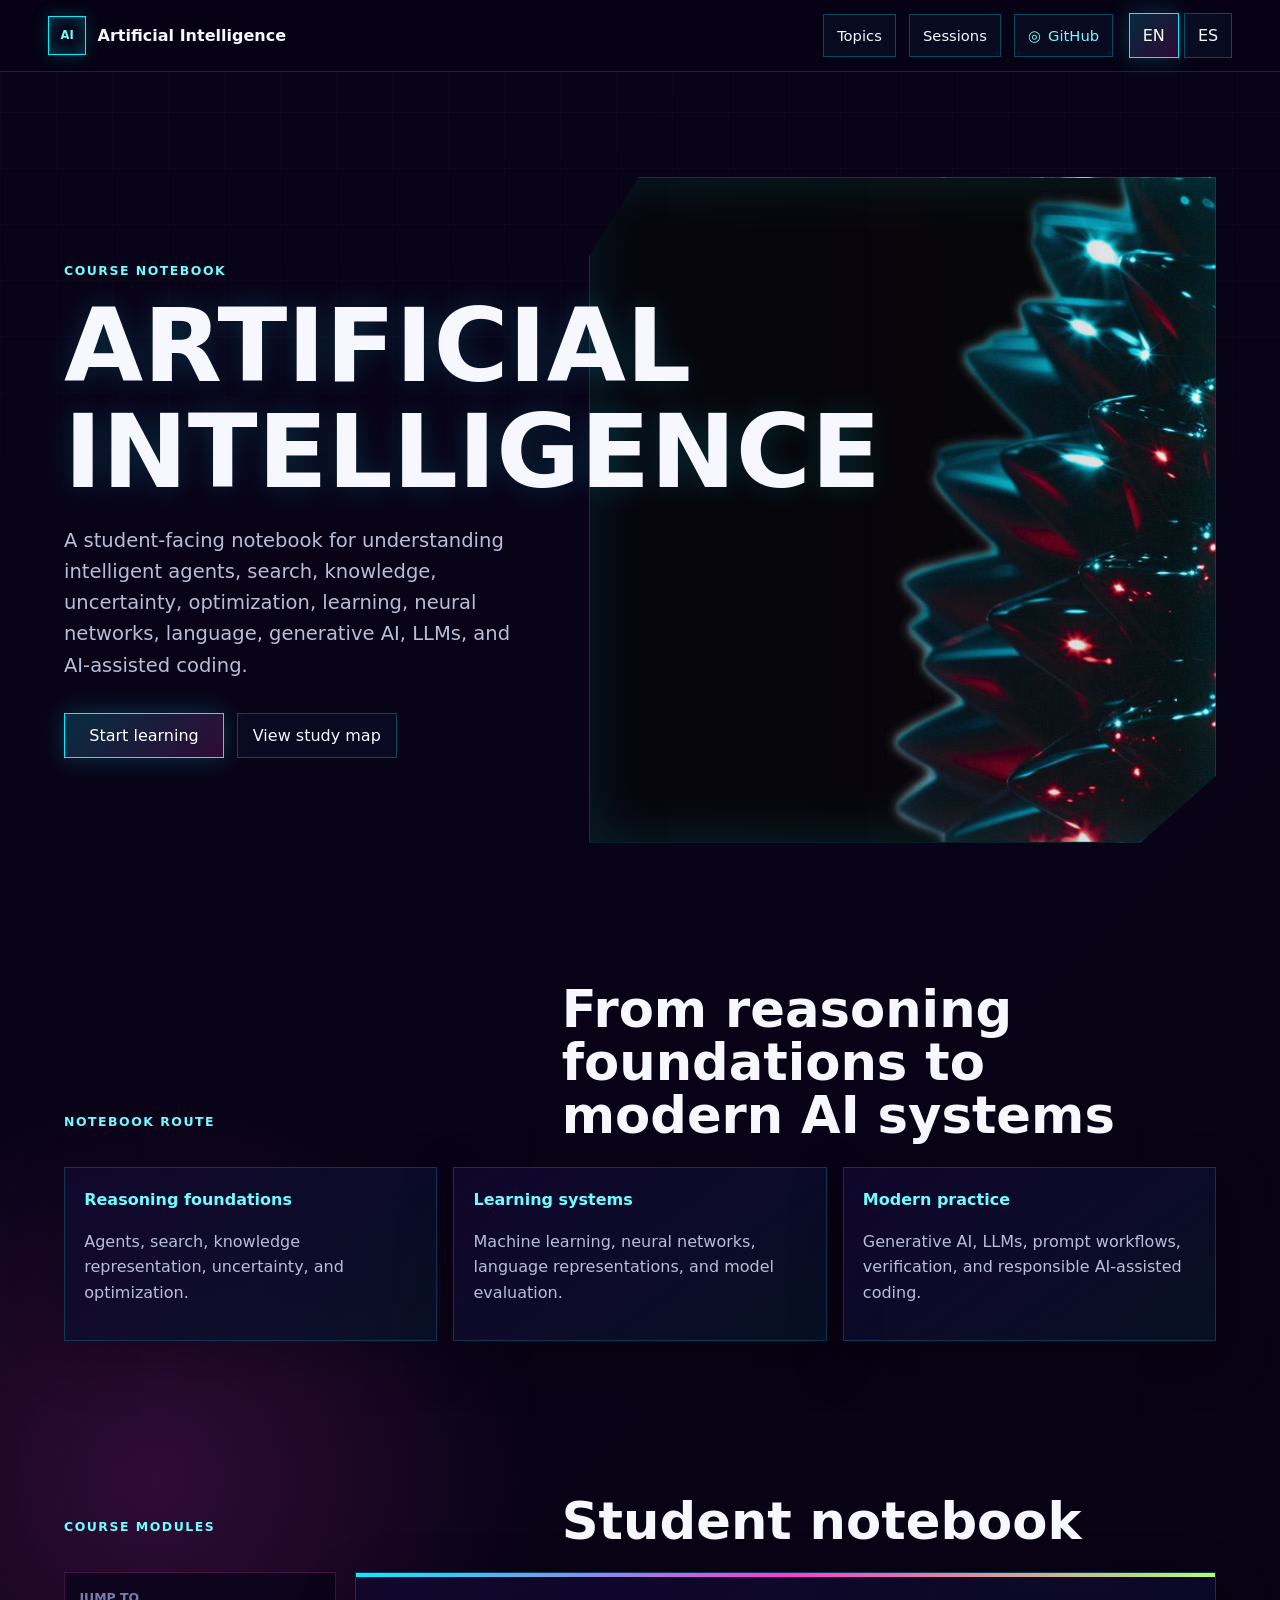
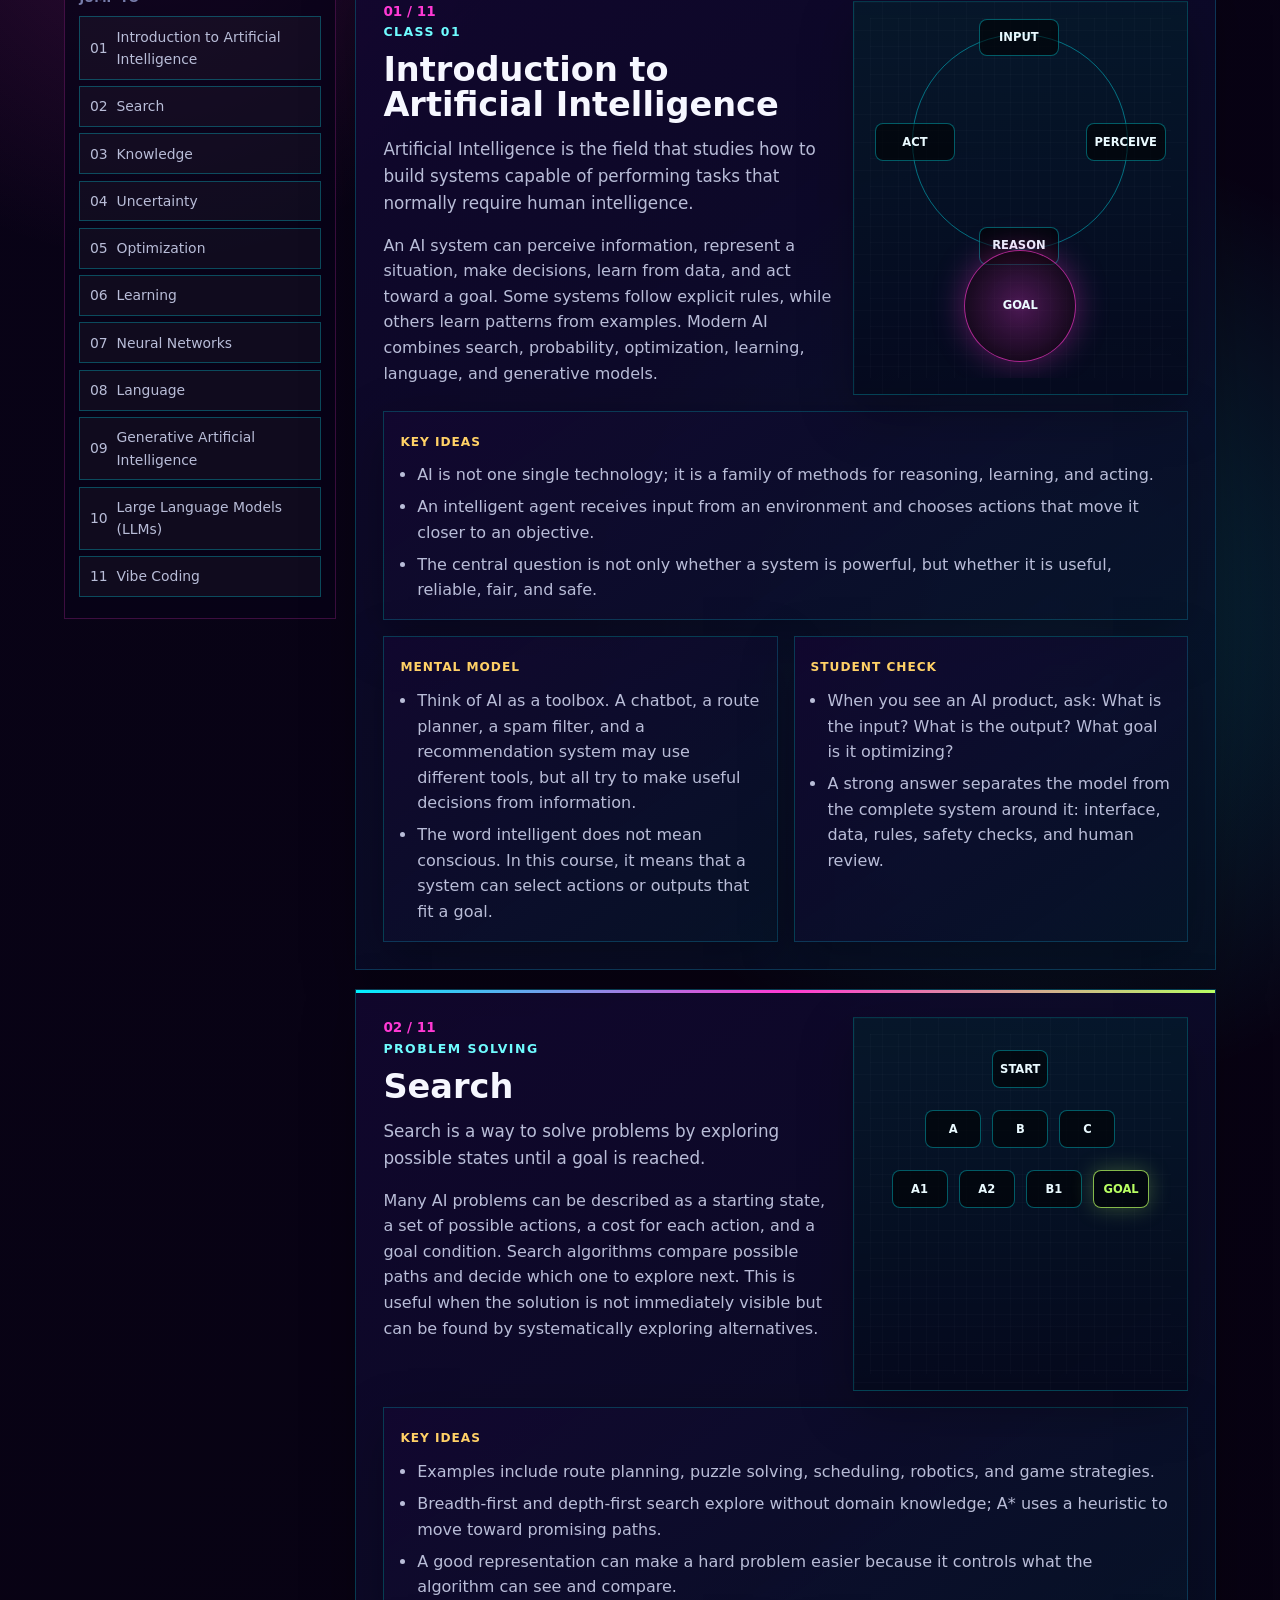
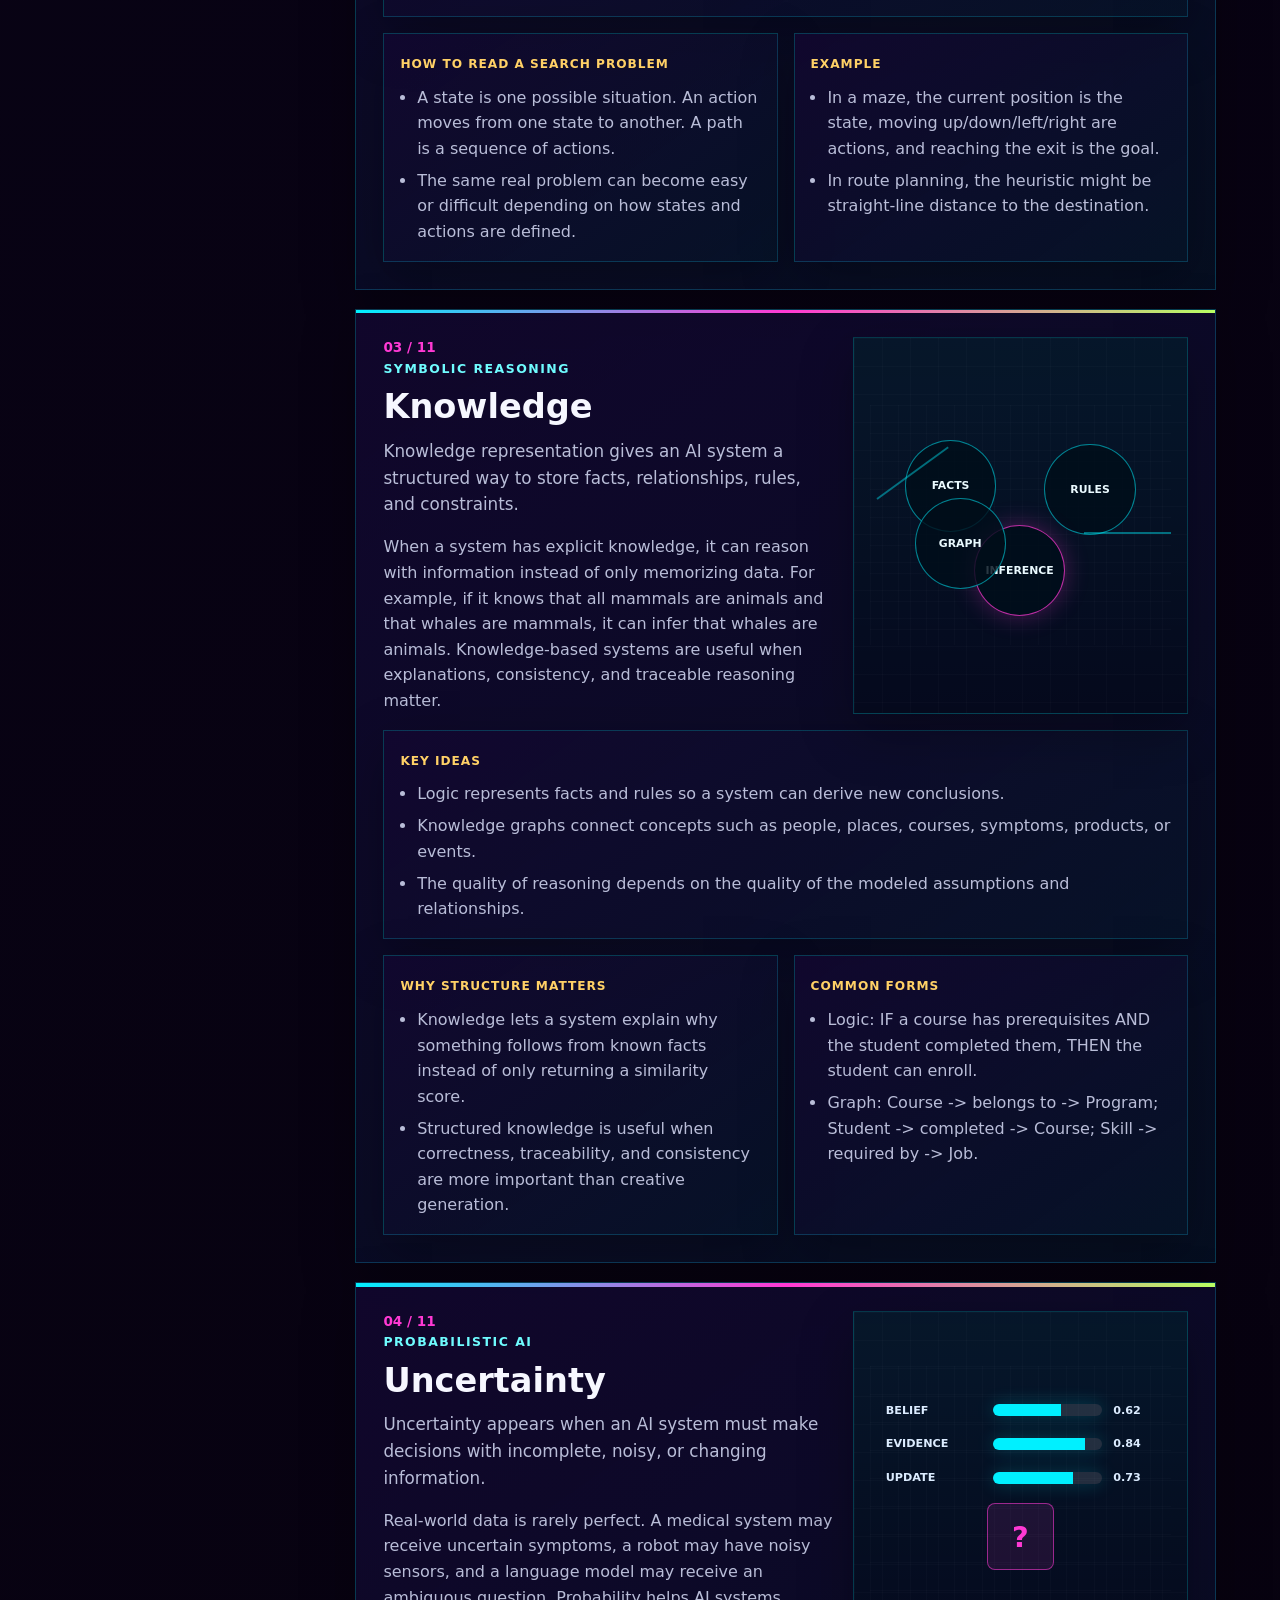
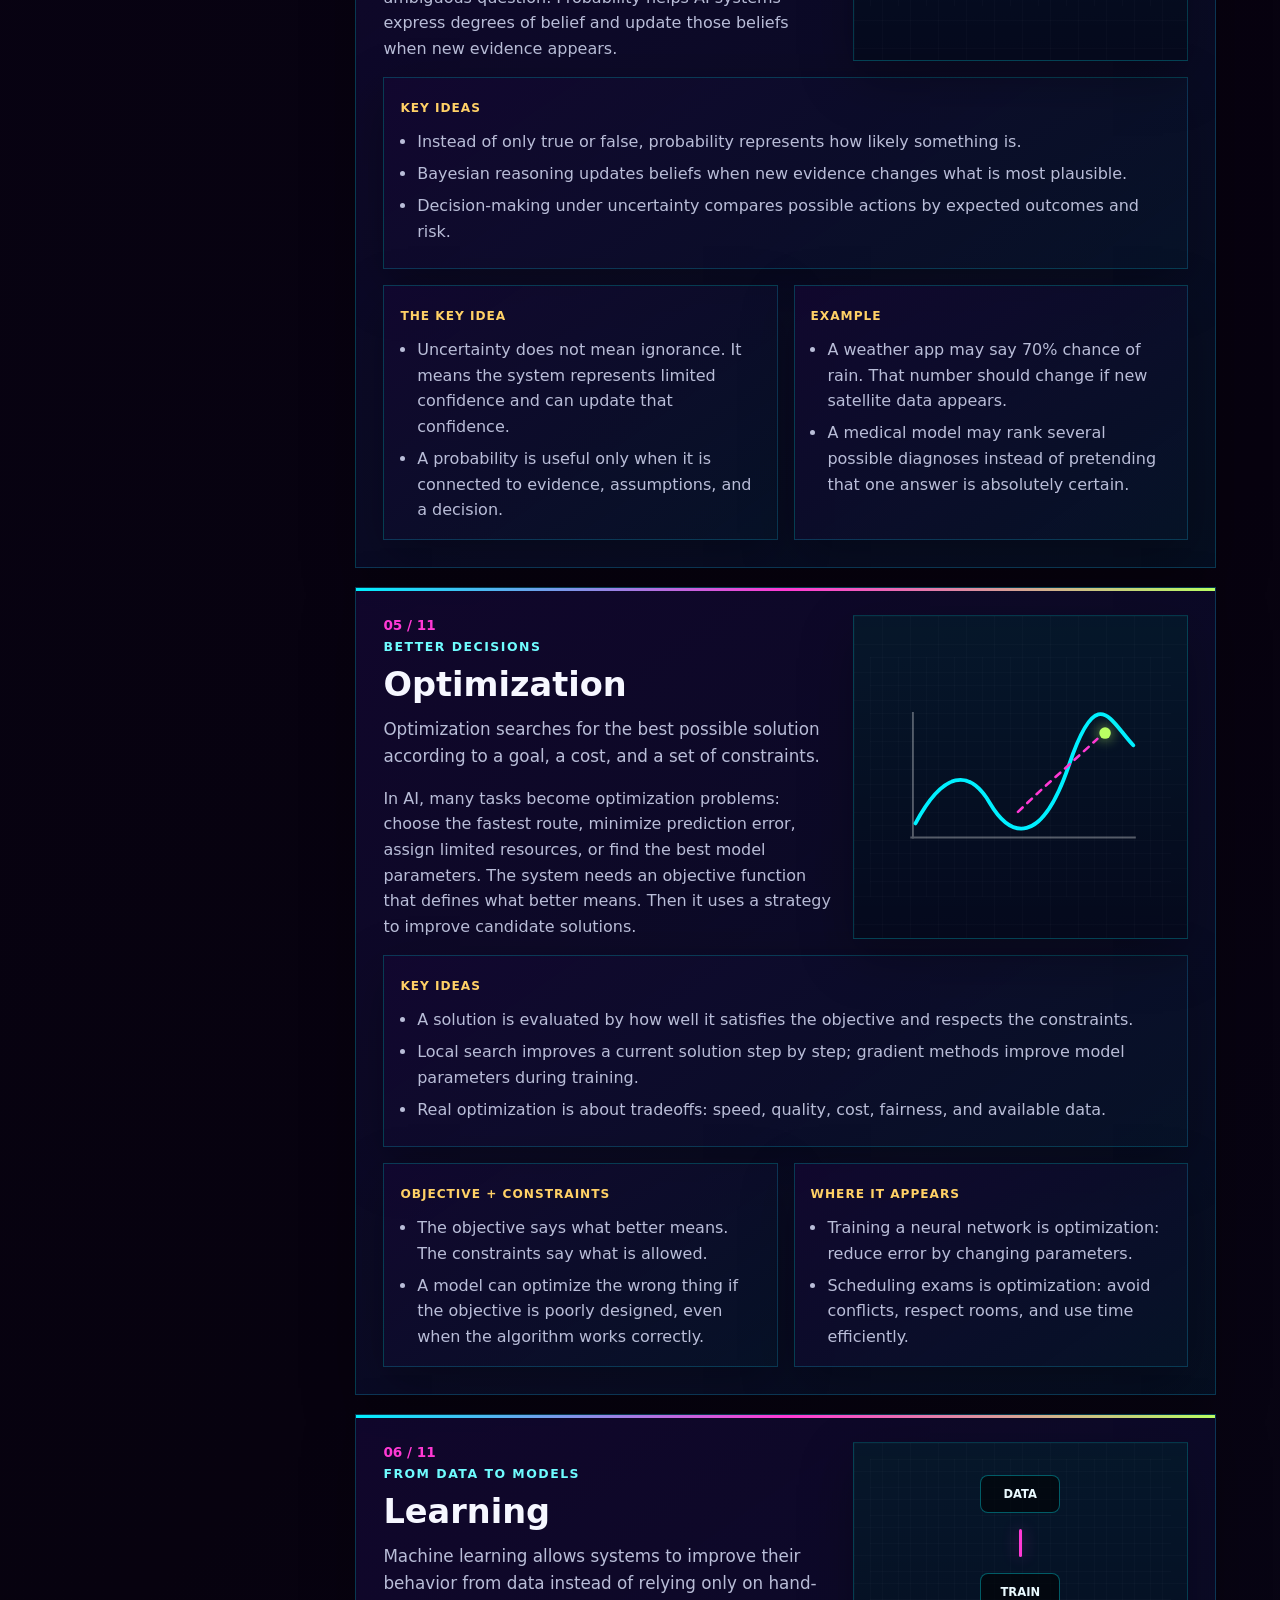
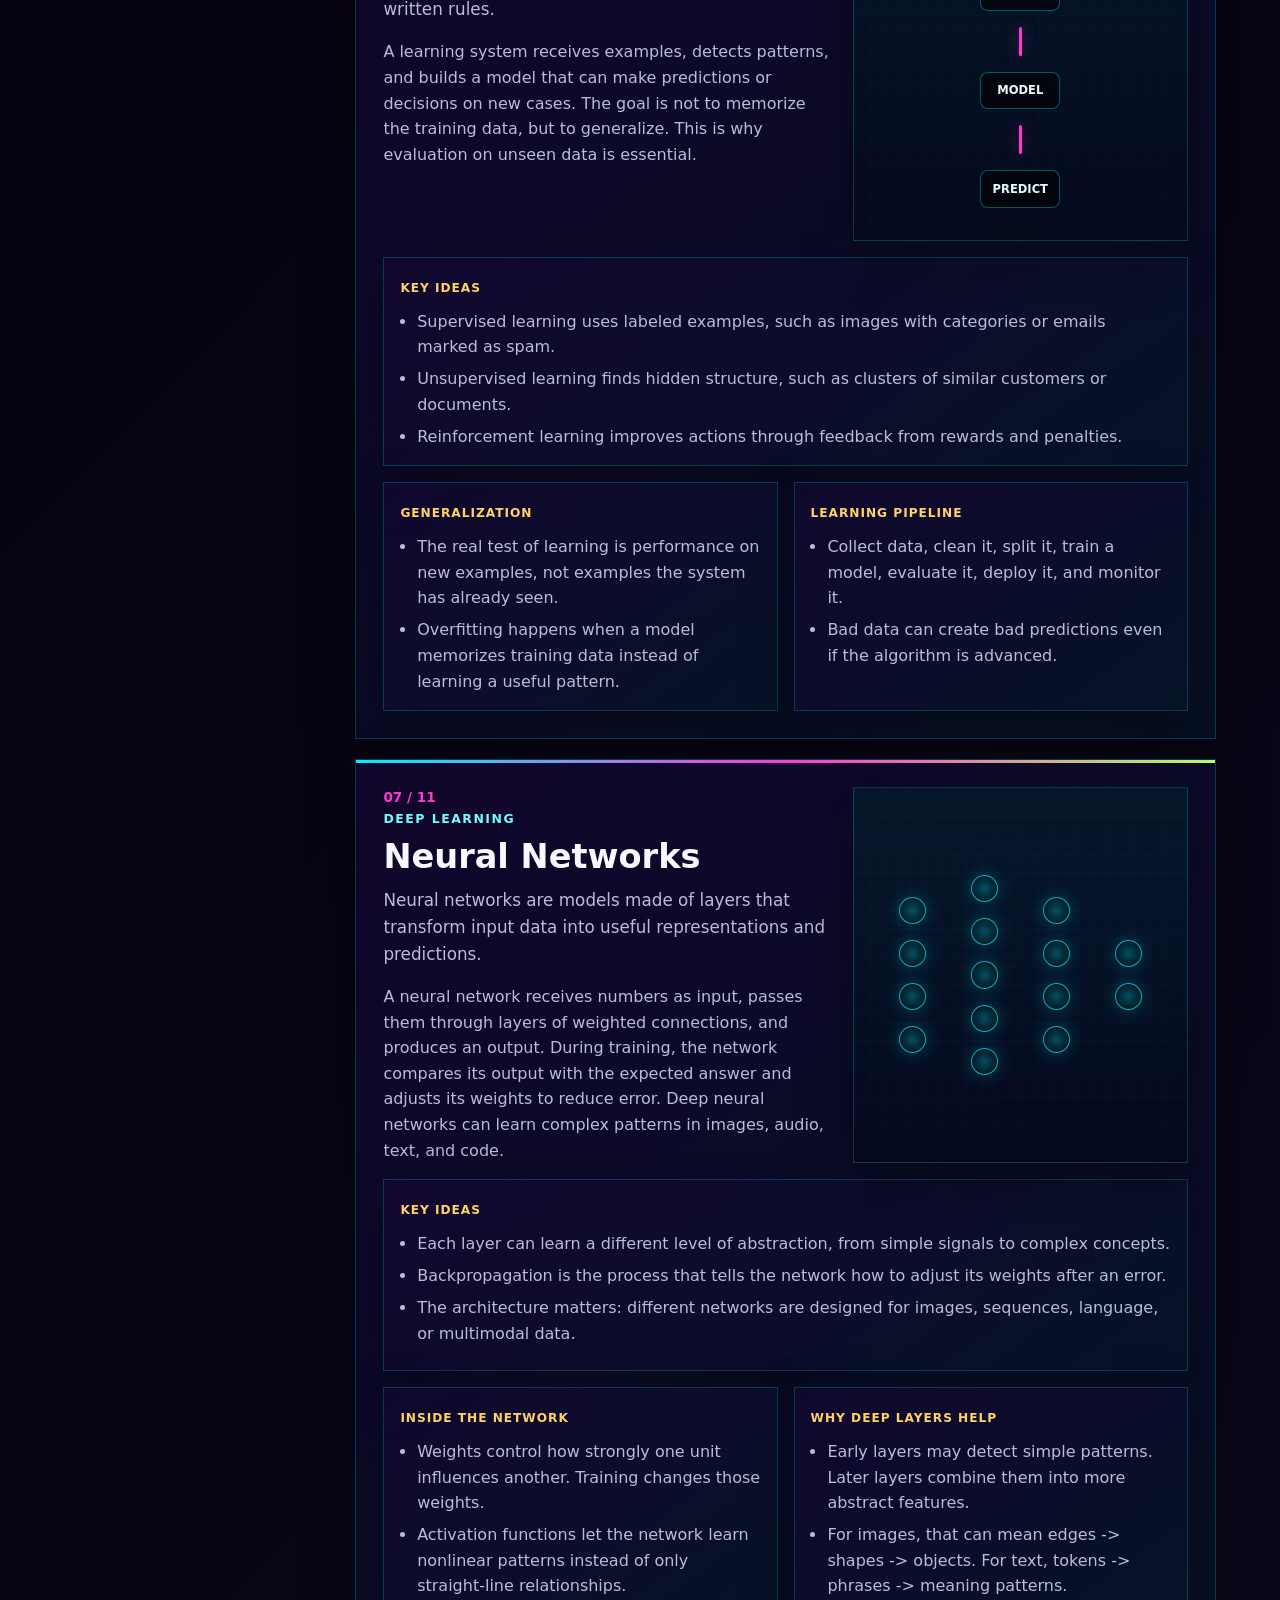
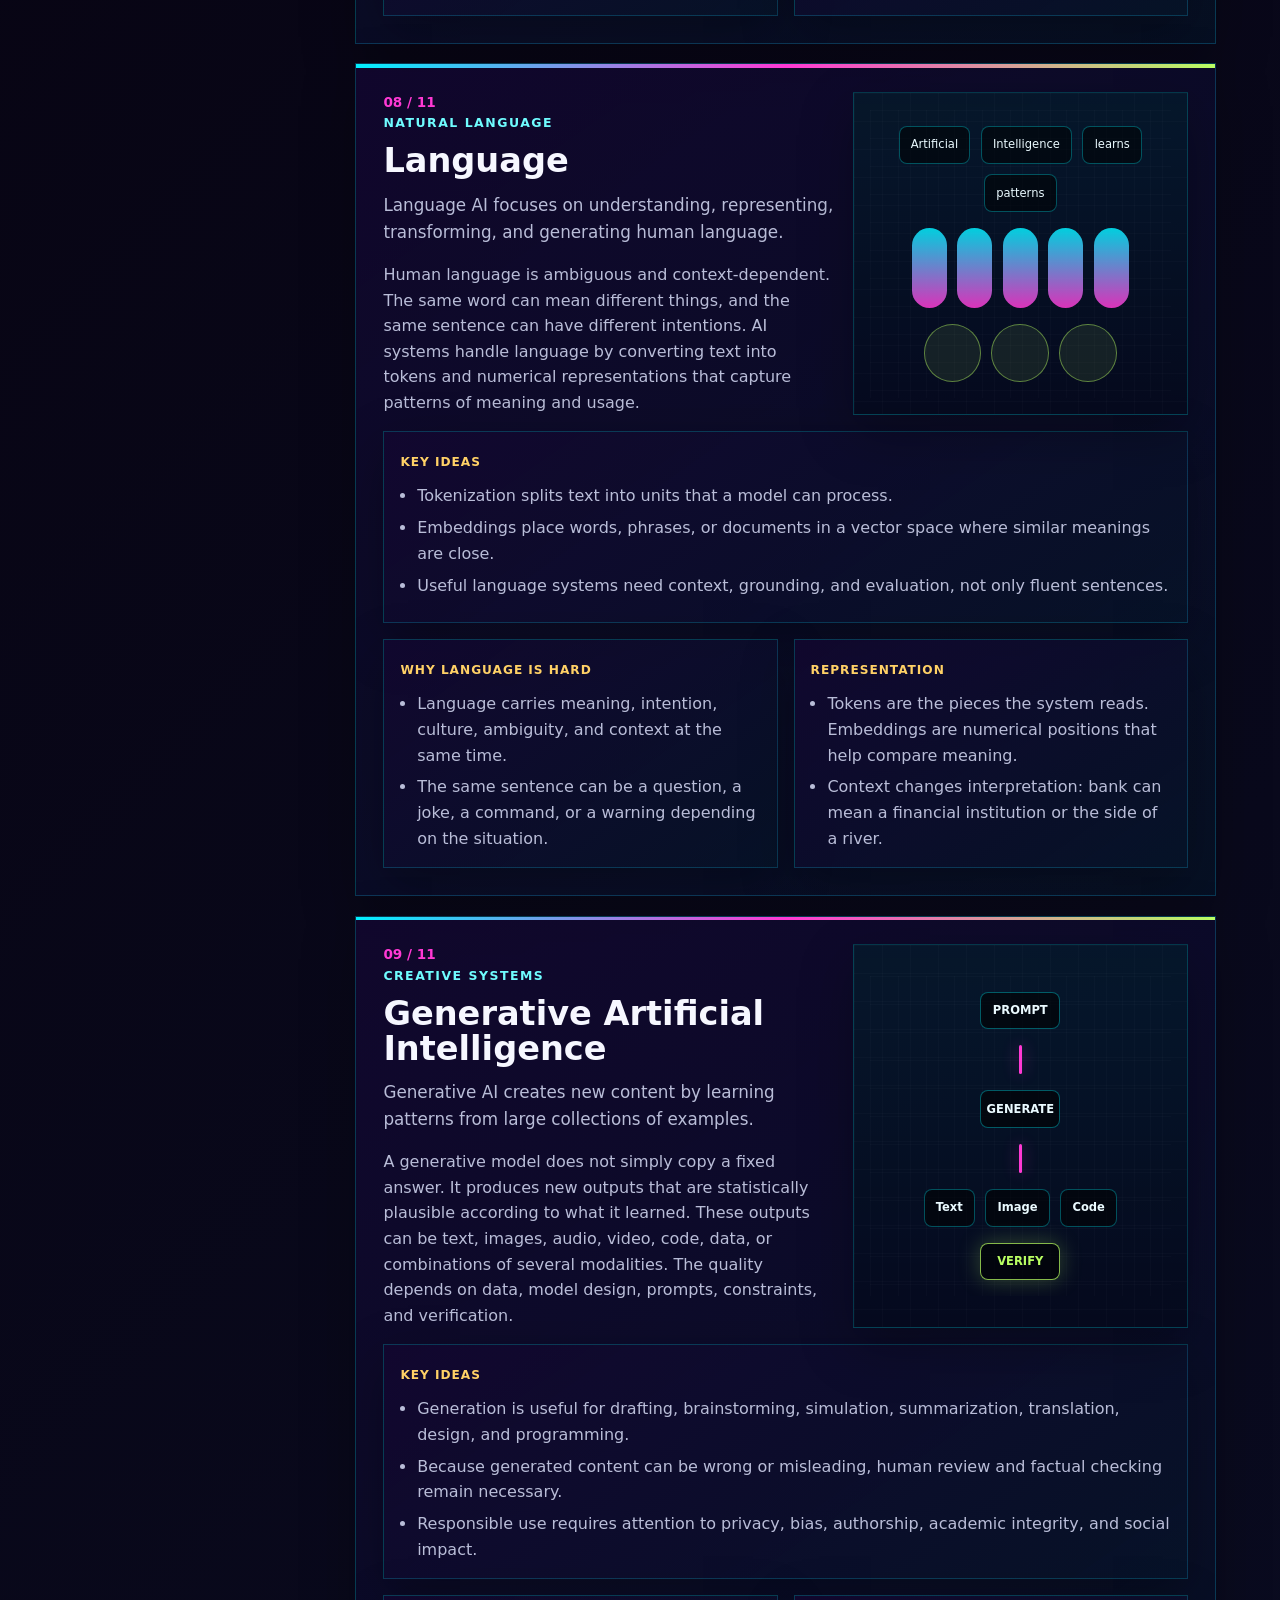
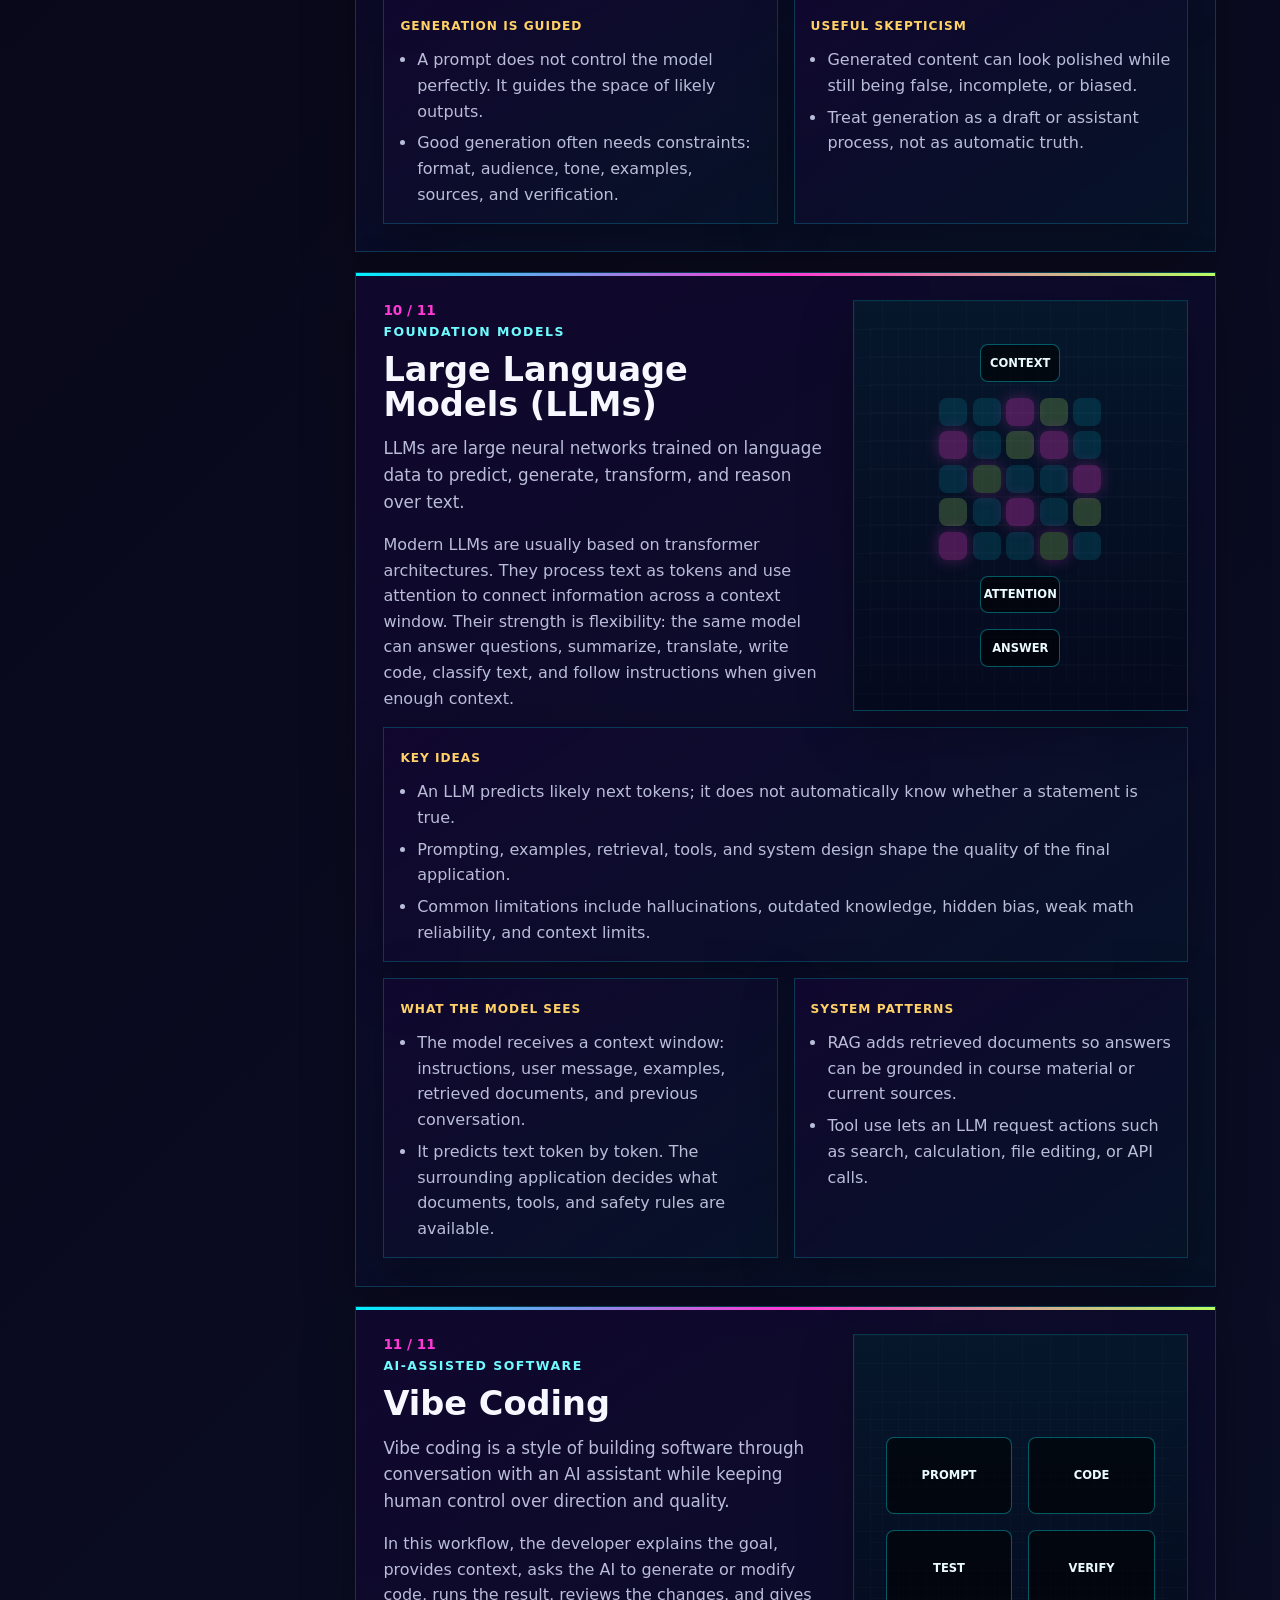
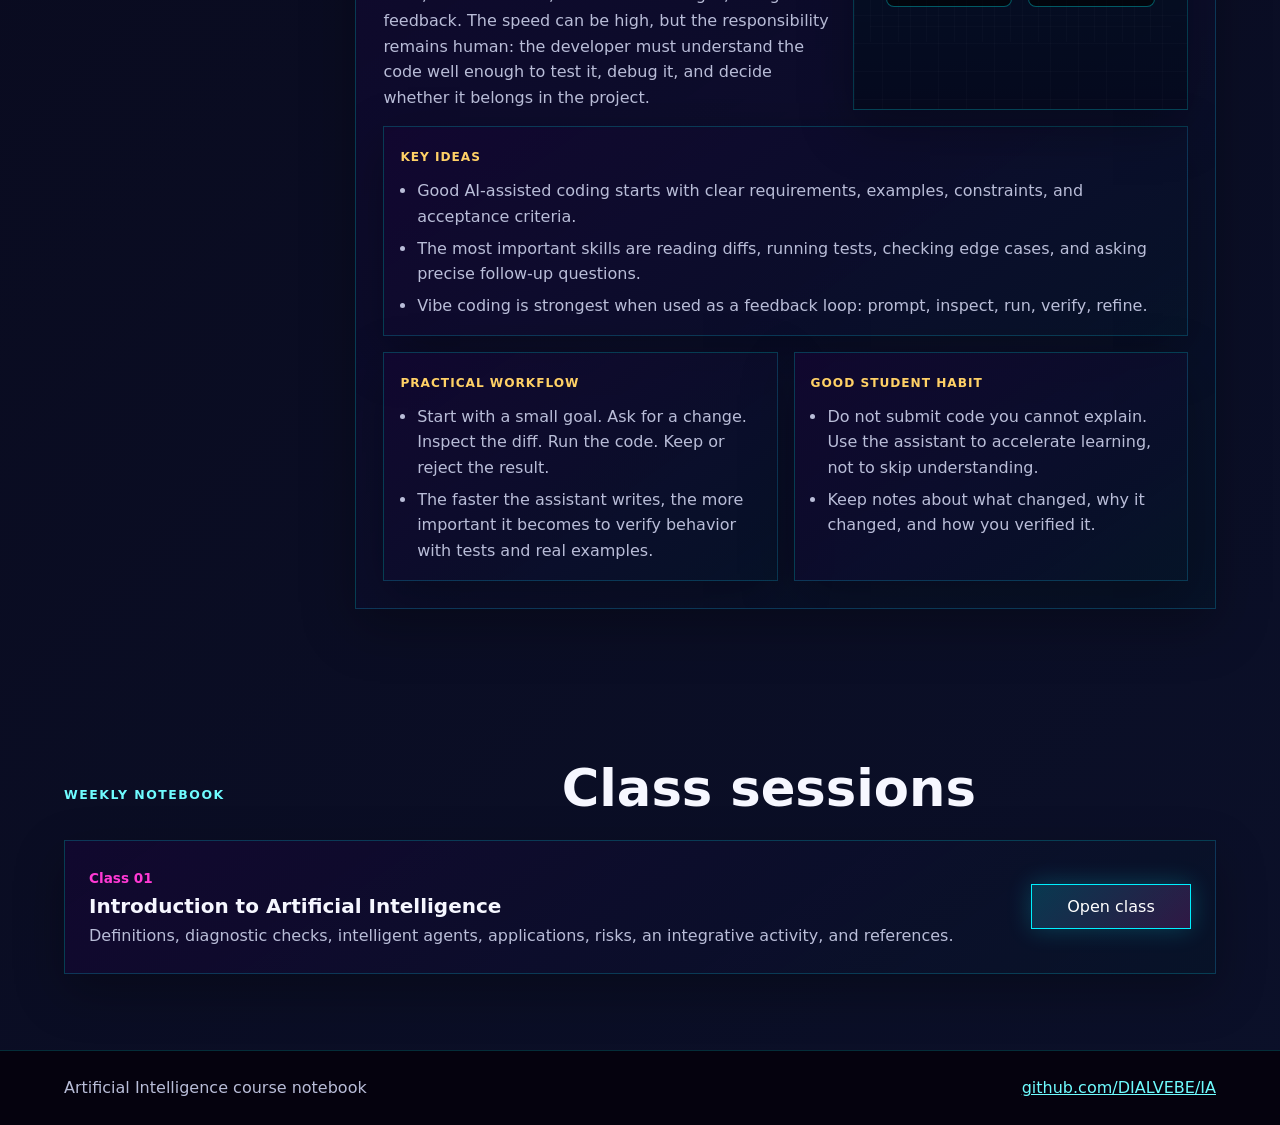
==== commit 405ec8bc: "Remove internal planning notes from class 01" ====
--- a/index.html
+++ b/index.html
@@ -95,8 +95,8 @@
               <span class="topic-number" data-i18n="session01Kicker">Class 01</span>
               <h3 data-i18n="session01Title">Introduction to Artificial Intelligence</h3>
               <p data-i18n="session01Text">
-                A 120-minute teaching guide with definitions, diagnostic checks, agents,
-                applications, risks, an integrative activity, exit ticket, and references.
+                Definitions, diagnostic checks, intelligent agents, applications, risks,
+                an integrative activity, and references.
               </p>
             </div>
             <a class="primary-action" href="clases/clase-01/" data-i18n="openSession">Open class</a>
--- a/styles.css
+++ b/styles.css
@@ -744,7 +744,7 @@
 
 .callout,
 .question,
-.teacher-note {
+.study-note {
   margin: 1rem 0;
   padding: 1rem;
   border-left: 0.24rem solid var(--cyan);
@@ -762,7 +762,7 @@
   background: rgba(255, 209, 102, 0.08);
 }
 
-.teacher-note {
+.study-note {
   border-left-color: var(--lime);
   background: rgba(185, 255, 99, 0.07);
 }
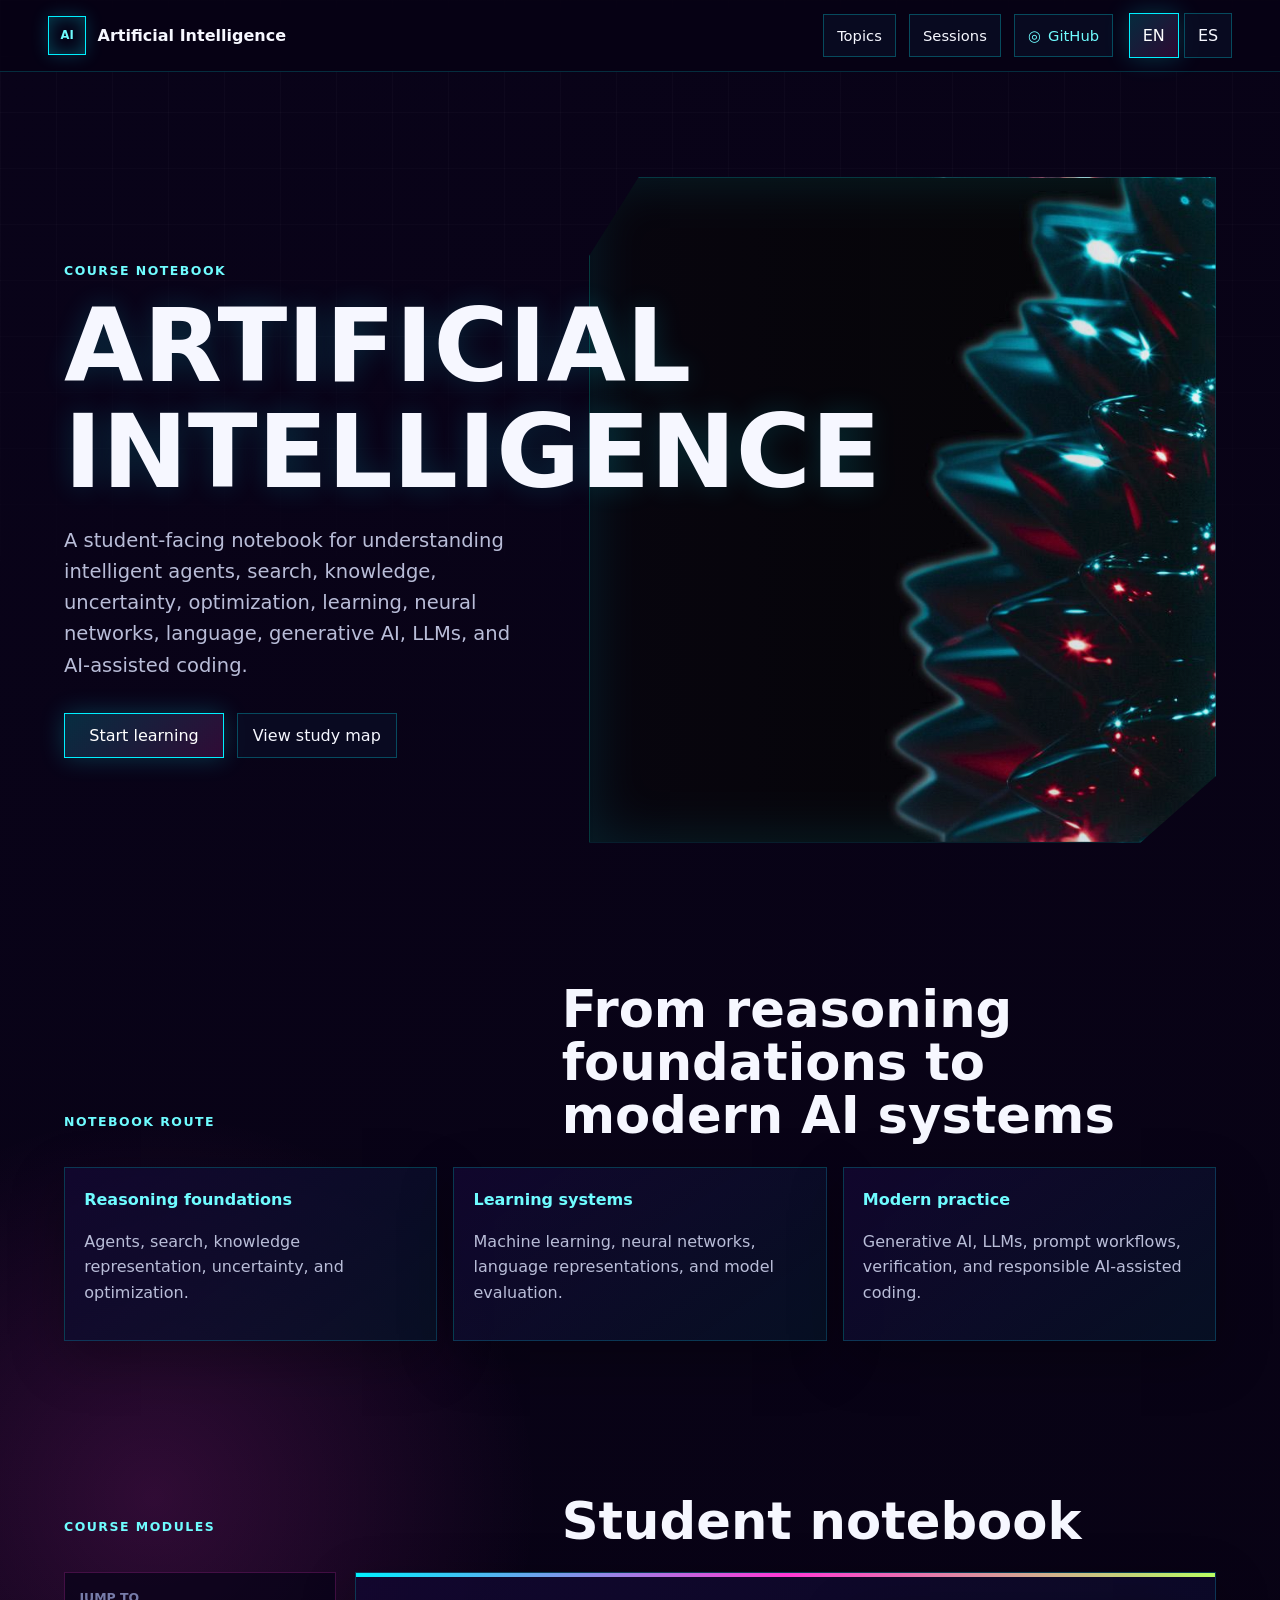
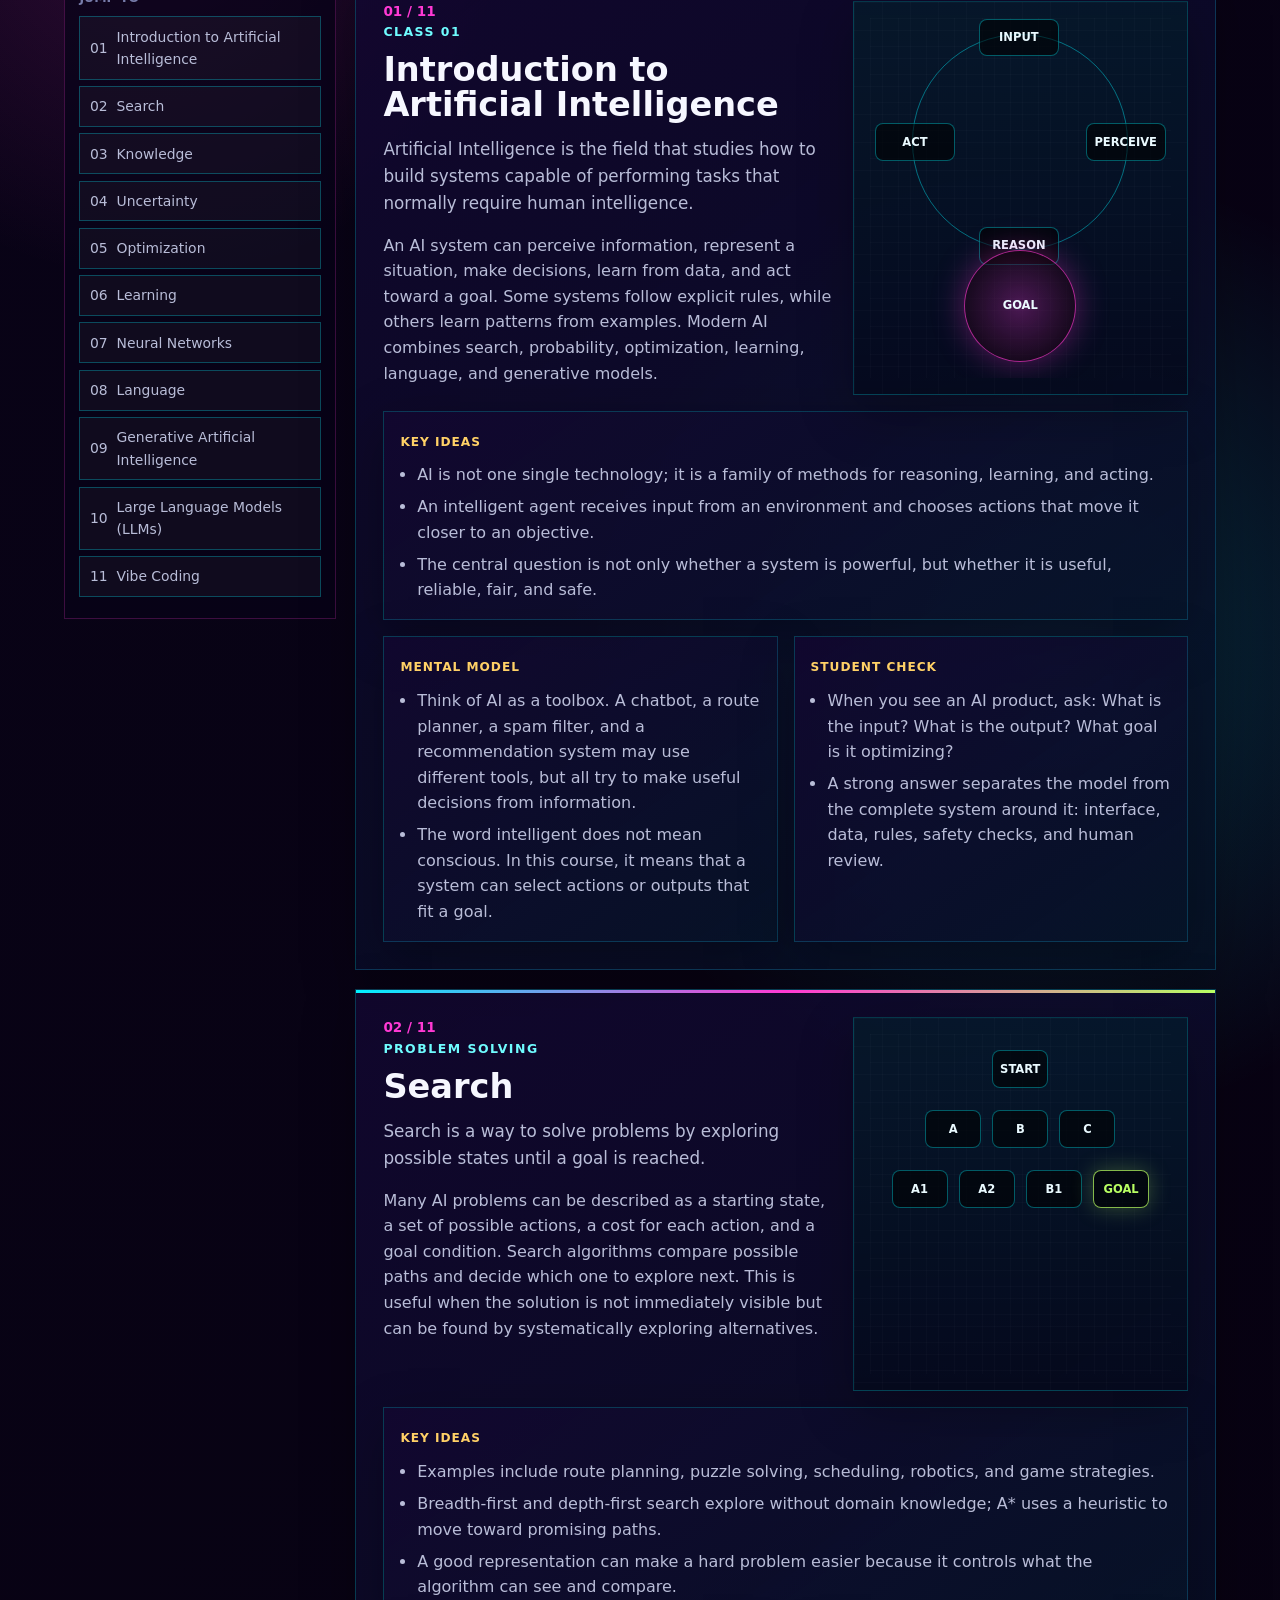
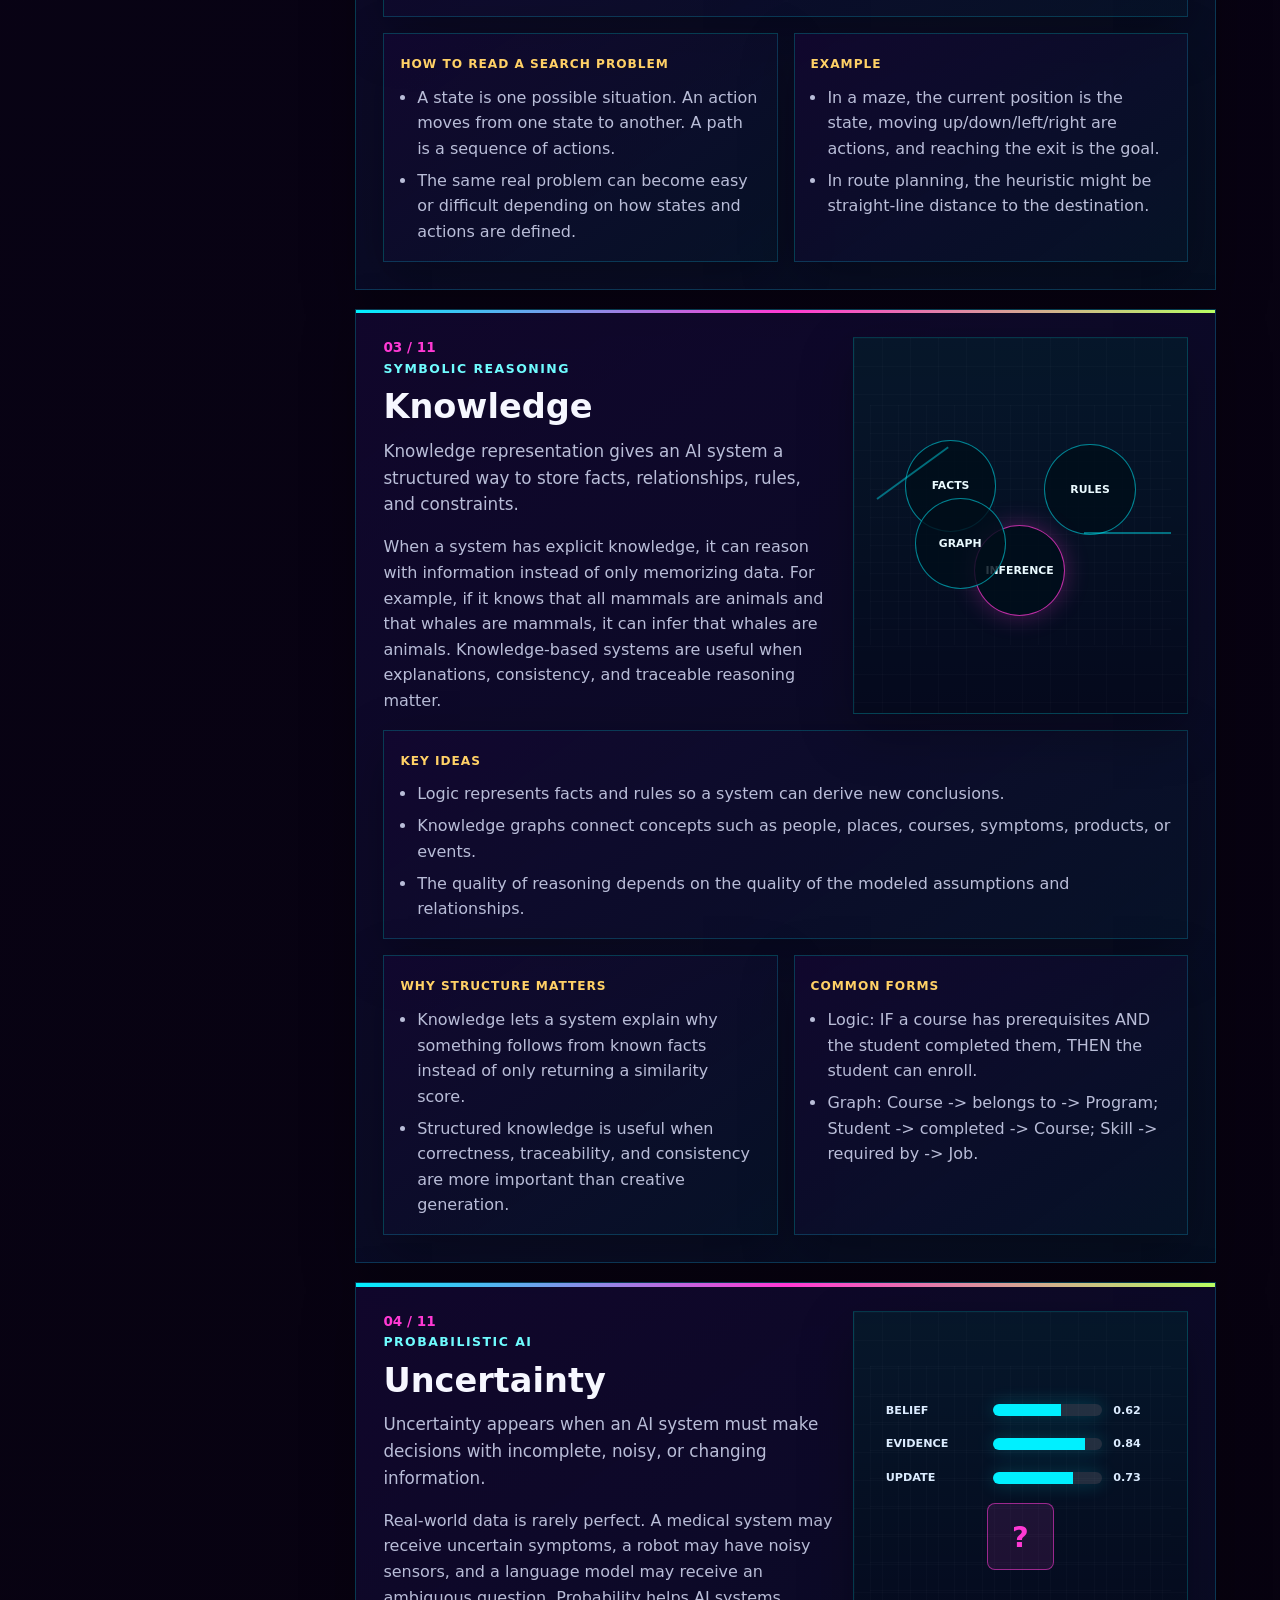
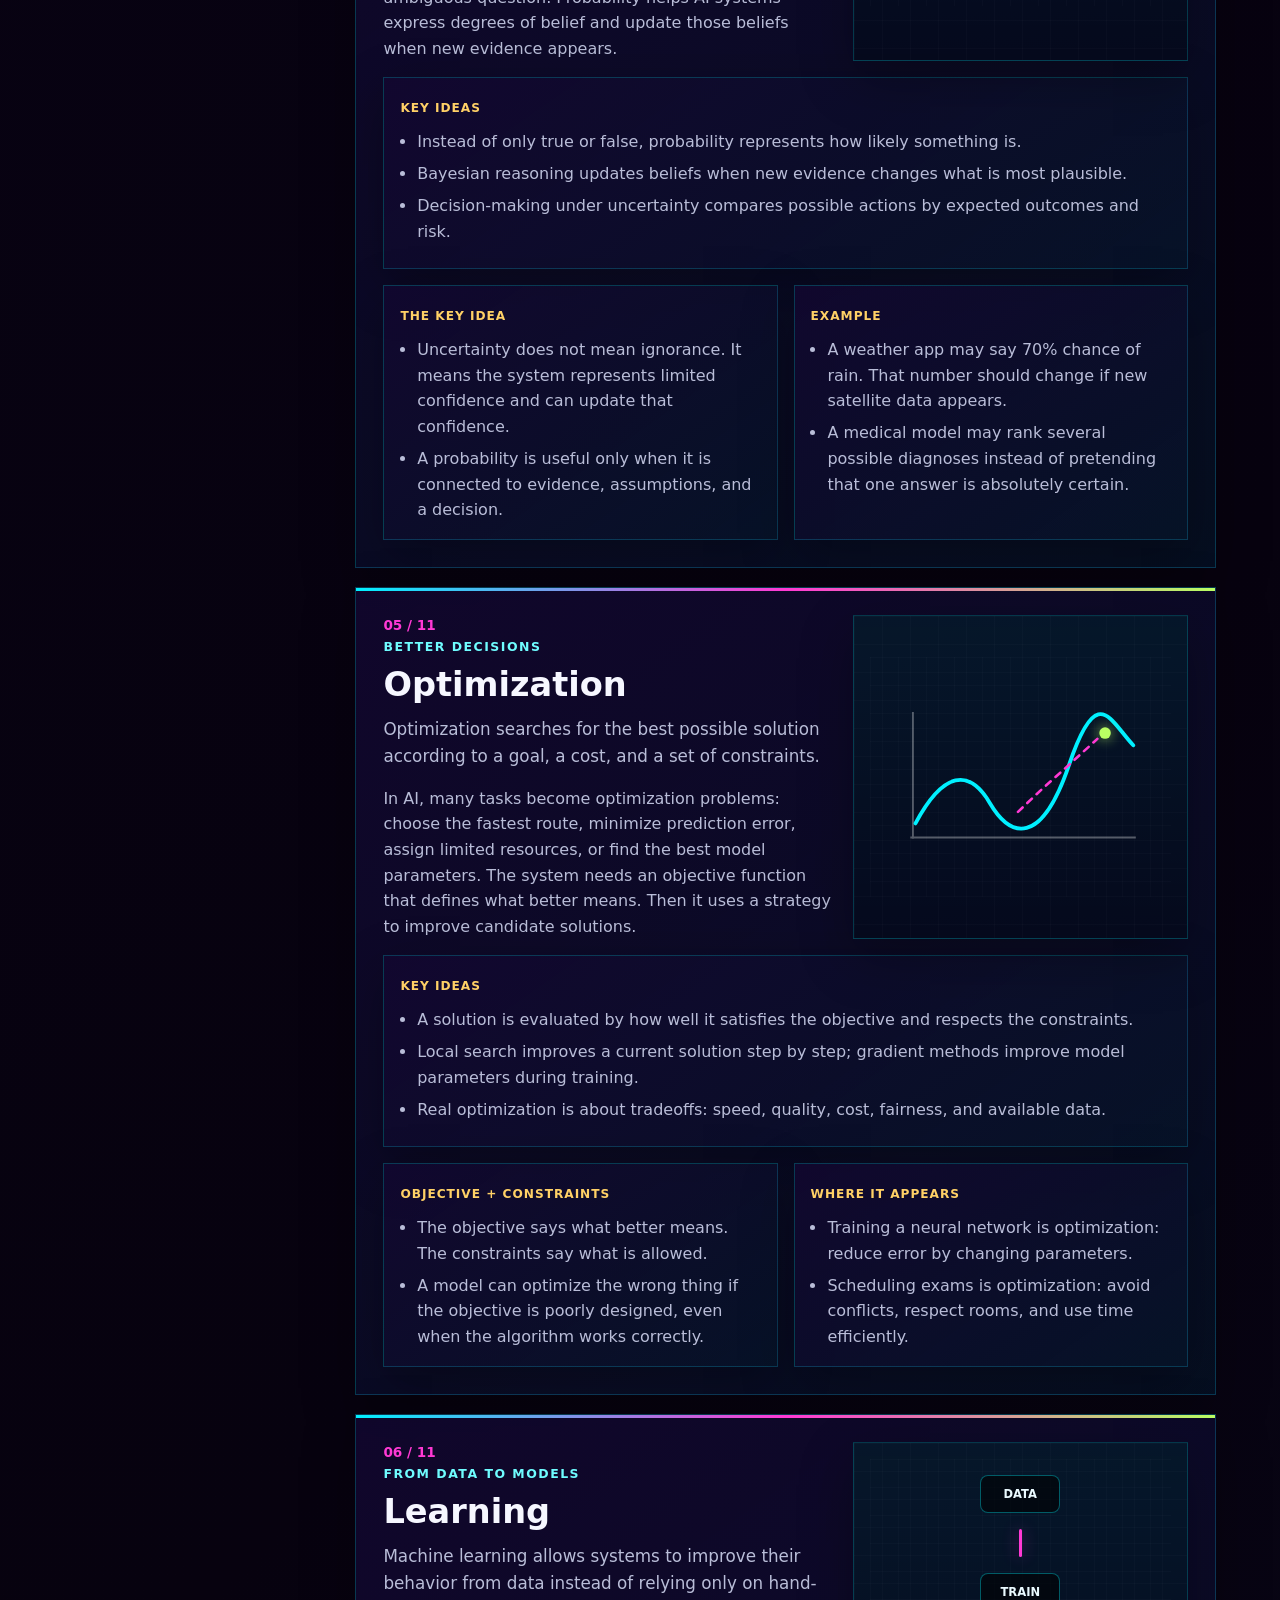
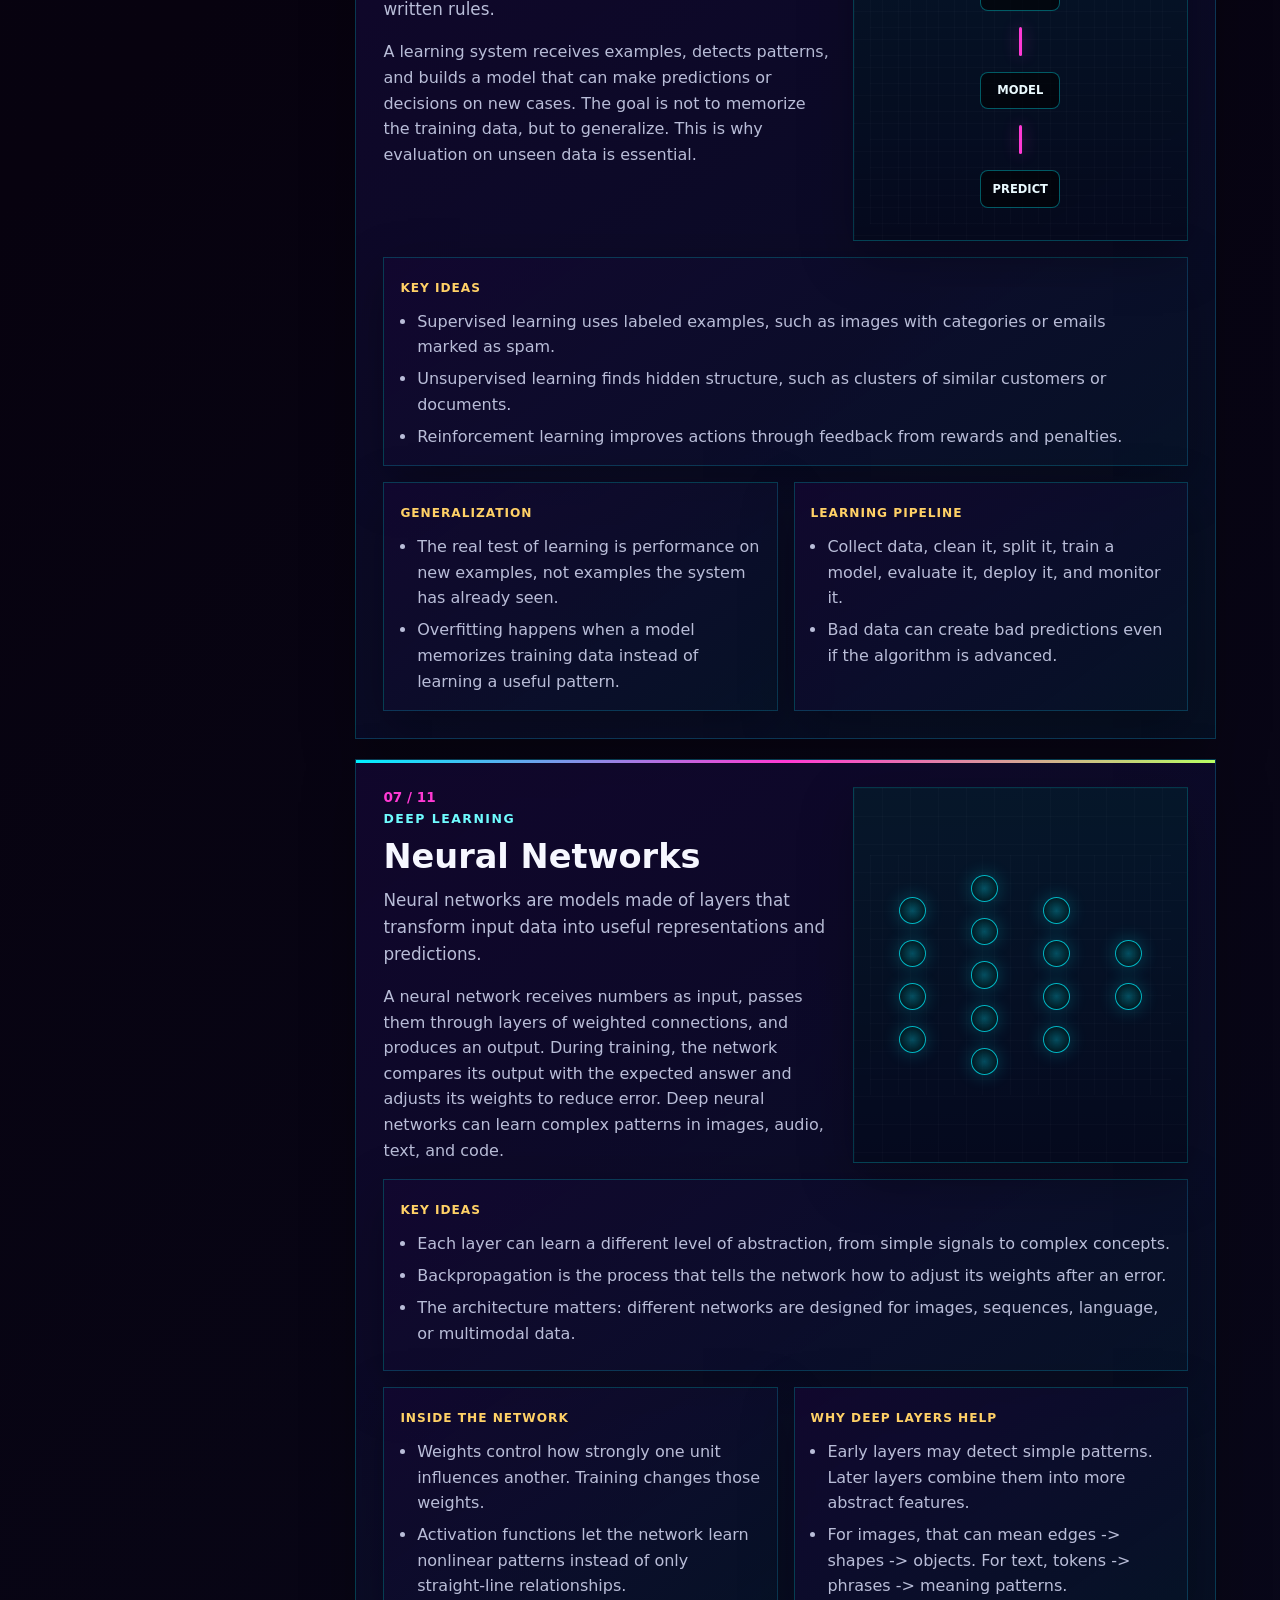
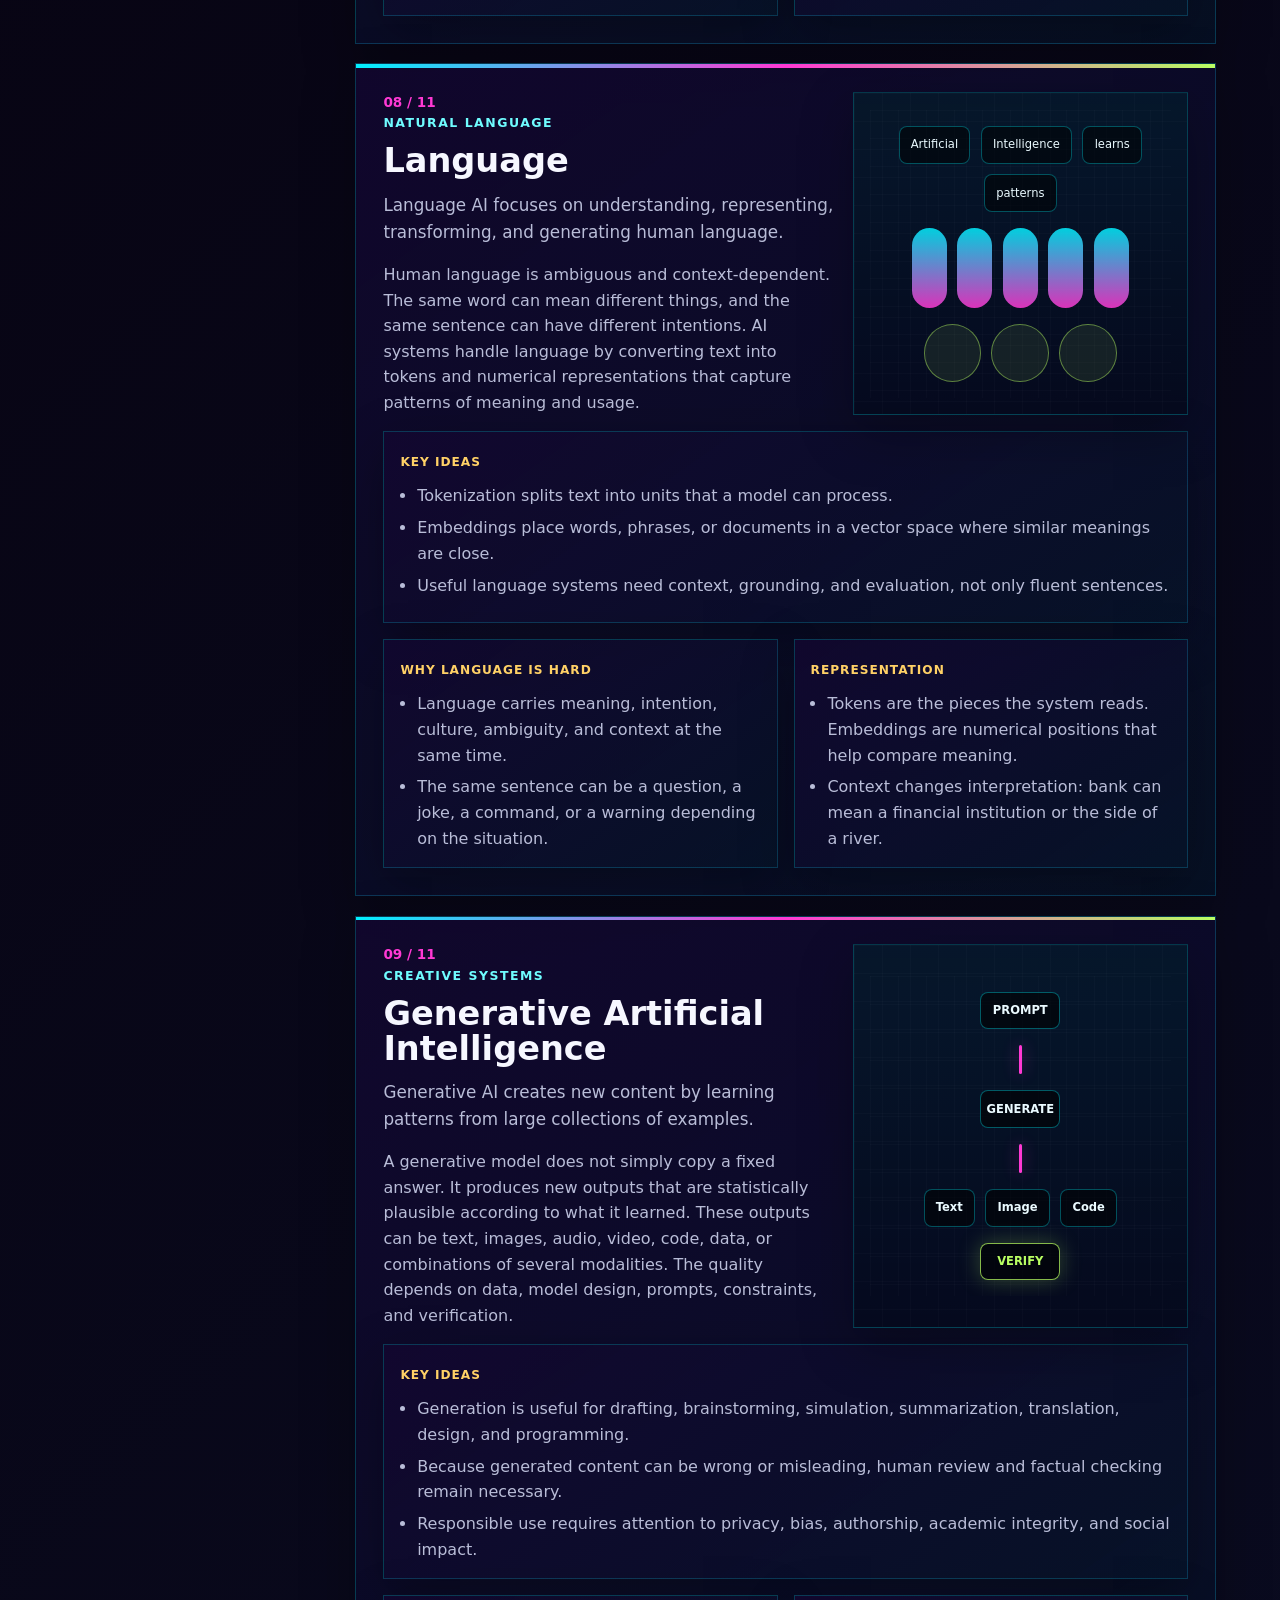
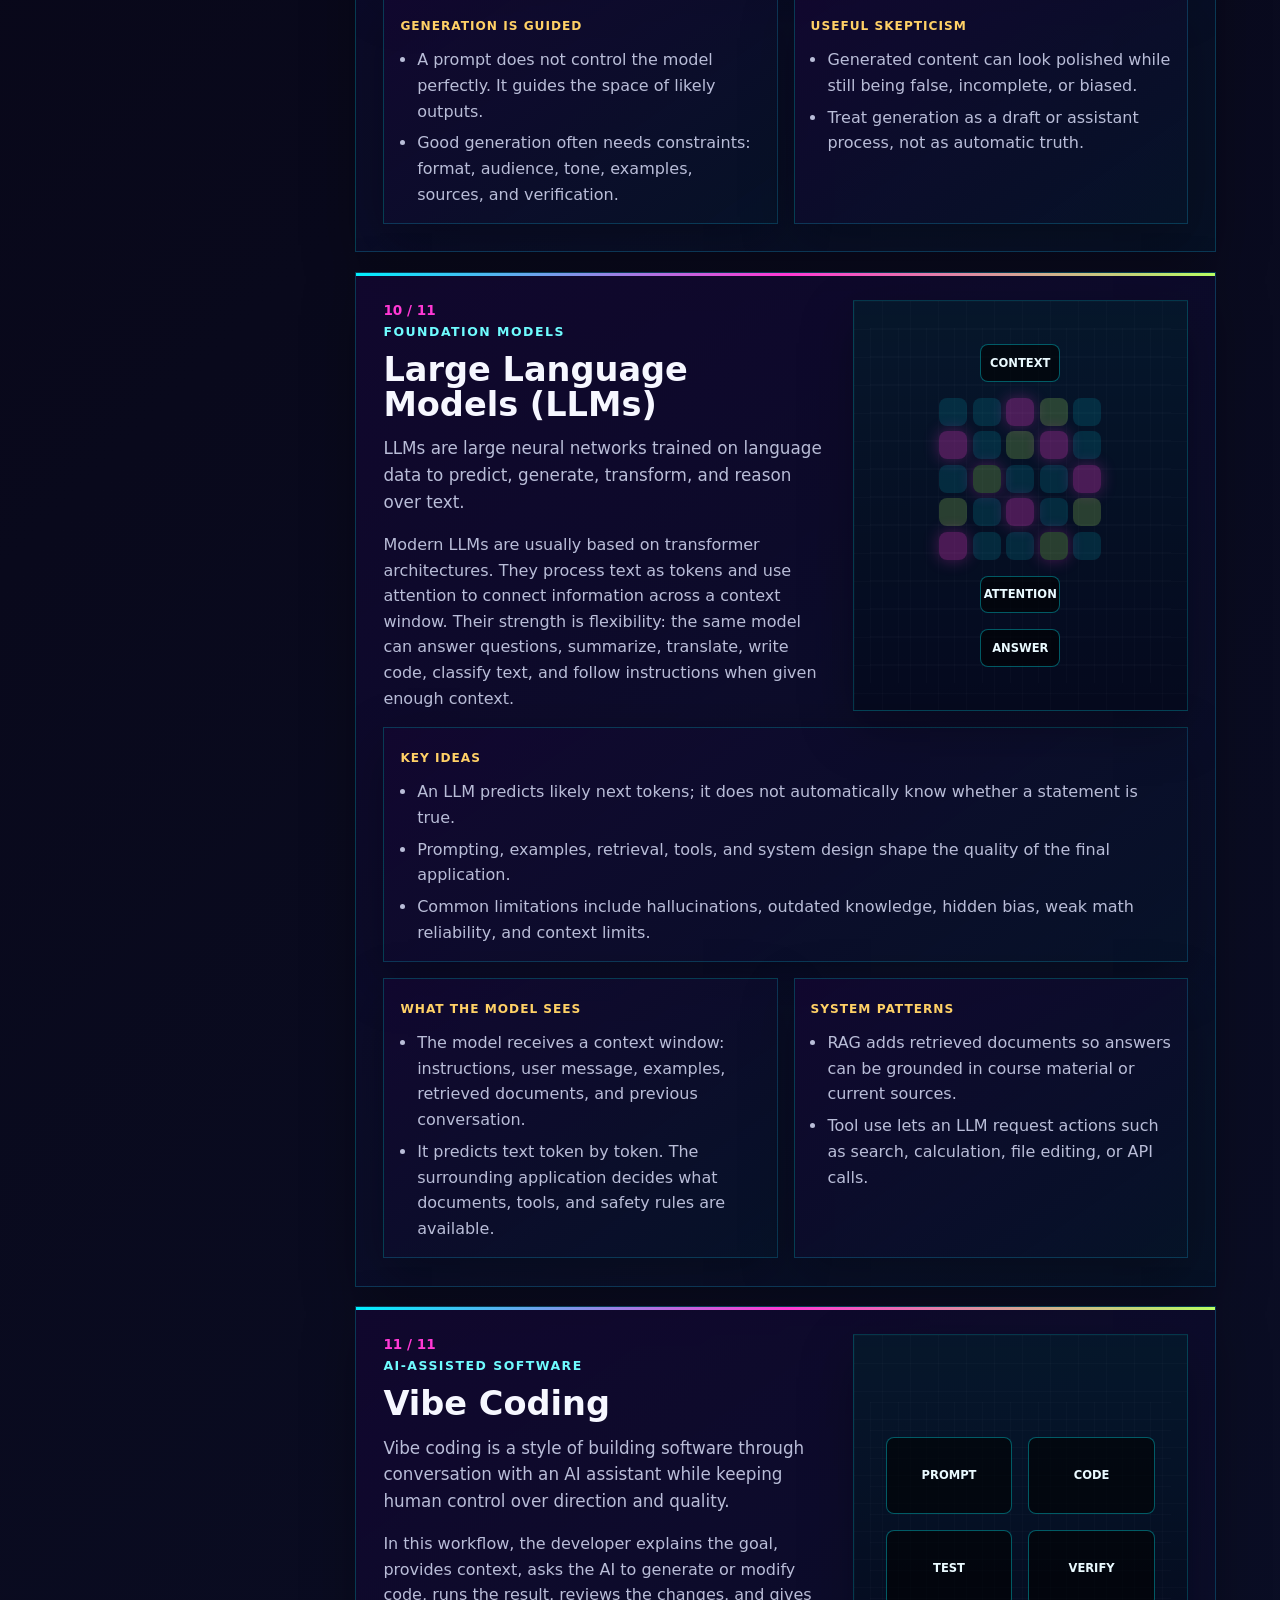
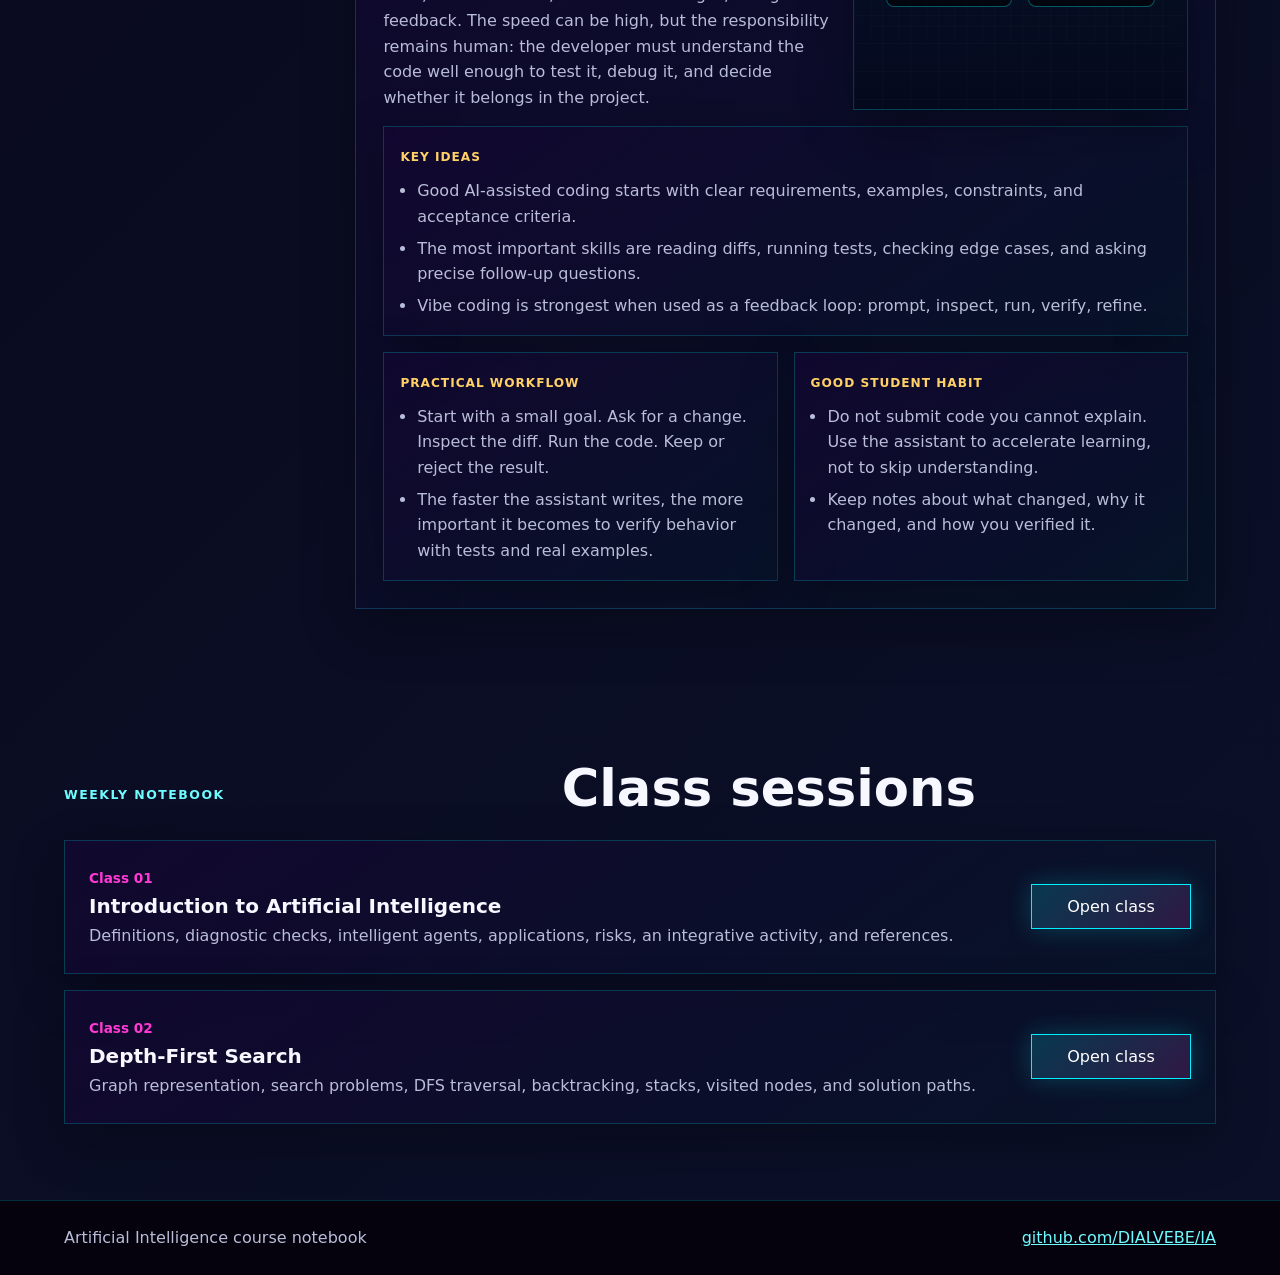
==== commit 11aa90c2: "Add class 02 DFS notebook" ====
--- a/index.html
+++ b/index.html
@@ -101,6 +101,17 @@
             </div>
             <a class="primary-action" href="clases/clase-01/" data-i18n="openSession">Open class</a>
           </article>
+          <article class="session-card">
+            <div>
+              <span class="topic-number" data-i18n="session02Kicker">Class 02</span>
+              <h3 data-i18n="session02Title">Depth-First Search</h3>
+              <p data-i18n="session02Text">
+                Graph representation, search problems, DFS traversal, backtracking,
+                stacks, visited nodes, and solution paths.
+              </p>
+            </div>
+            <a class="primary-action" href="clases/clase-02/" data-i18n="openSession">Open class</a>
+          </article>
         </div>
       </section>
     </main>
--- a/styles.css
+++ b/styles.css
@@ -740,6 +740,115 @@
 
 .risk-diagram {
   grid-template-columns: repeat(4, minmax(0, 1fr));
+}
+
+.dfs-hero-graph,
+.graph-panel {
+  position: relative;
+  overflow: hidden;
+  width: 100%;
+  border: 1px solid rgba(0, 240, 255, 0.24);
+  background:
+    linear-gradient(180deg, rgba(0, 240, 255, 0.08), transparent),
+    rgba(5, 10, 28, 0.78);
+  box-shadow: var(--shadow), inset 0 0 48px rgba(0, 240, 255, 0.1);
+}
+
+.dfs-hero-graph {
+  display: grid;
+  min-height: clamp(20rem, 52vw, 38rem);
+  place-items: center;
+  clip-path: polygon(8% 0, 100% 0, 100% 90%, 88% 100%, 0 100%, 0 12%);
+}
+
+.graph-panel {
+  padding: clamp(0.55rem, 2vw, 1rem);
+}
+
+.graph-panel.compact {
+  max-width: 42rem;
+}
+
+.dfs-hero-graph::before,
+.graph-panel::before {
+  position: absolute;
+  inset: 0;
+  pointer-events: none;
+  content: "";
+  background-image:
+    linear-gradient(rgba(255, 255, 255, 0.04) 1px, transparent 1px),
+    linear-gradient(90deg, rgba(255, 255, 255, 0.04) 1px, transparent 1px);
+  background-size: 28px 28px;
+  opacity: 0.5;
+}
+
+.dfs-hero-graph svg,
+.graph-svg {
+  position: relative;
+  z-index: 1;
+  display: block;
+  width: 100%;
+  height: auto;
+  max-height: 34rem;
+}
+
+.graph-edge,
+.graph-path,
+.graph-short-path {
+  fill: none;
+  stroke-linecap: round;
+  stroke-linejoin: round;
+}
+
+.graph-edge {
+  stroke: rgba(0, 240, 255, 0.35);
+  stroke-width: 5;
+}
+
+.graph-path {
+  stroke: rgba(255, 57, 212, 0.86);
+  stroke-width: 9;
+  filter: drop-shadow(0 0 10px rgba(255, 57, 212, 0.45));
+}
+
+.graph-short-path {
+  stroke: rgba(185, 255, 99, 0.9);
+  stroke-dasharray: 12 10;
+  stroke-width: 8;
+  filter: drop-shadow(0 0 10px rgba(185, 255, 99, 0.45));
+}
+
+.graph-node circle {
+  fill: rgba(1, 14, 26, 0.94);
+  stroke: rgba(0, 240, 255, 0.72);
+  stroke-width: 4;
+  filter: drop-shadow(0 0 10px rgba(0, 240, 255, 0.24));
+}
+
+.graph-node text {
+  fill: #eafaff;
+  font-size: 1.45rem;
+  font-weight: 900;
+  text-anchor: middle;
+}
+
+.graph-node.start circle,
+.graph-node.visited circle {
+  stroke: rgba(255, 57, 212, 0.82);
+}
+
+.graph-node.goal circle {
+  stroke: rgba(185, 255, 99, 0.92);
+  filter: drop-shadow(0 0 12px rgba(185, 255, 99, 0.42));
+}
+
+.graph-node.dead circle {
+  stroke: rgba(255, 209, 102, 0.82);
+}
+
+.dfs-rule-diagram {
+  grid-template-columns: repeat(2, minmax(0, 1fr));
+  min-height: 12rem;
 }
 
 .callout,
@@ -1351,6 +1460,7 @@
   }
 
   .hero-diagram,
+  .dfs-hero-graph,
   .metric-diagram,
   .concept-diagram,
   .timeline-diagram,
@@ -1402,4 +1512,35 @@
   .prob-row {
     grid-template-columns: 5.6rem 1fr 2.5rem;
   }
-}
+
+  .graph-panel {
+    margin-right: -0.1rem;
+    margin-left: -0.1rem;
+    padding: 0.4rem;
+  }
+
+  .graph-svg {
+    min-width: 34rem;
+  }
+
+  .graph-panel {
+    overflow-x: auto;
+  }
+
+  .dfs-hero-graph {
+    min-height: 17rem;
+    clip-path: none;
+  }
+
+  .dfs-hero-graph svg {
+    min-width: 22rem;
+  }
+
+  .graph-node text {
+    font-size: 1.3rem;
+  }
+
+  .dfs-rule-diagram {
+    grid-template-columns: 1fr;
+  }
+}
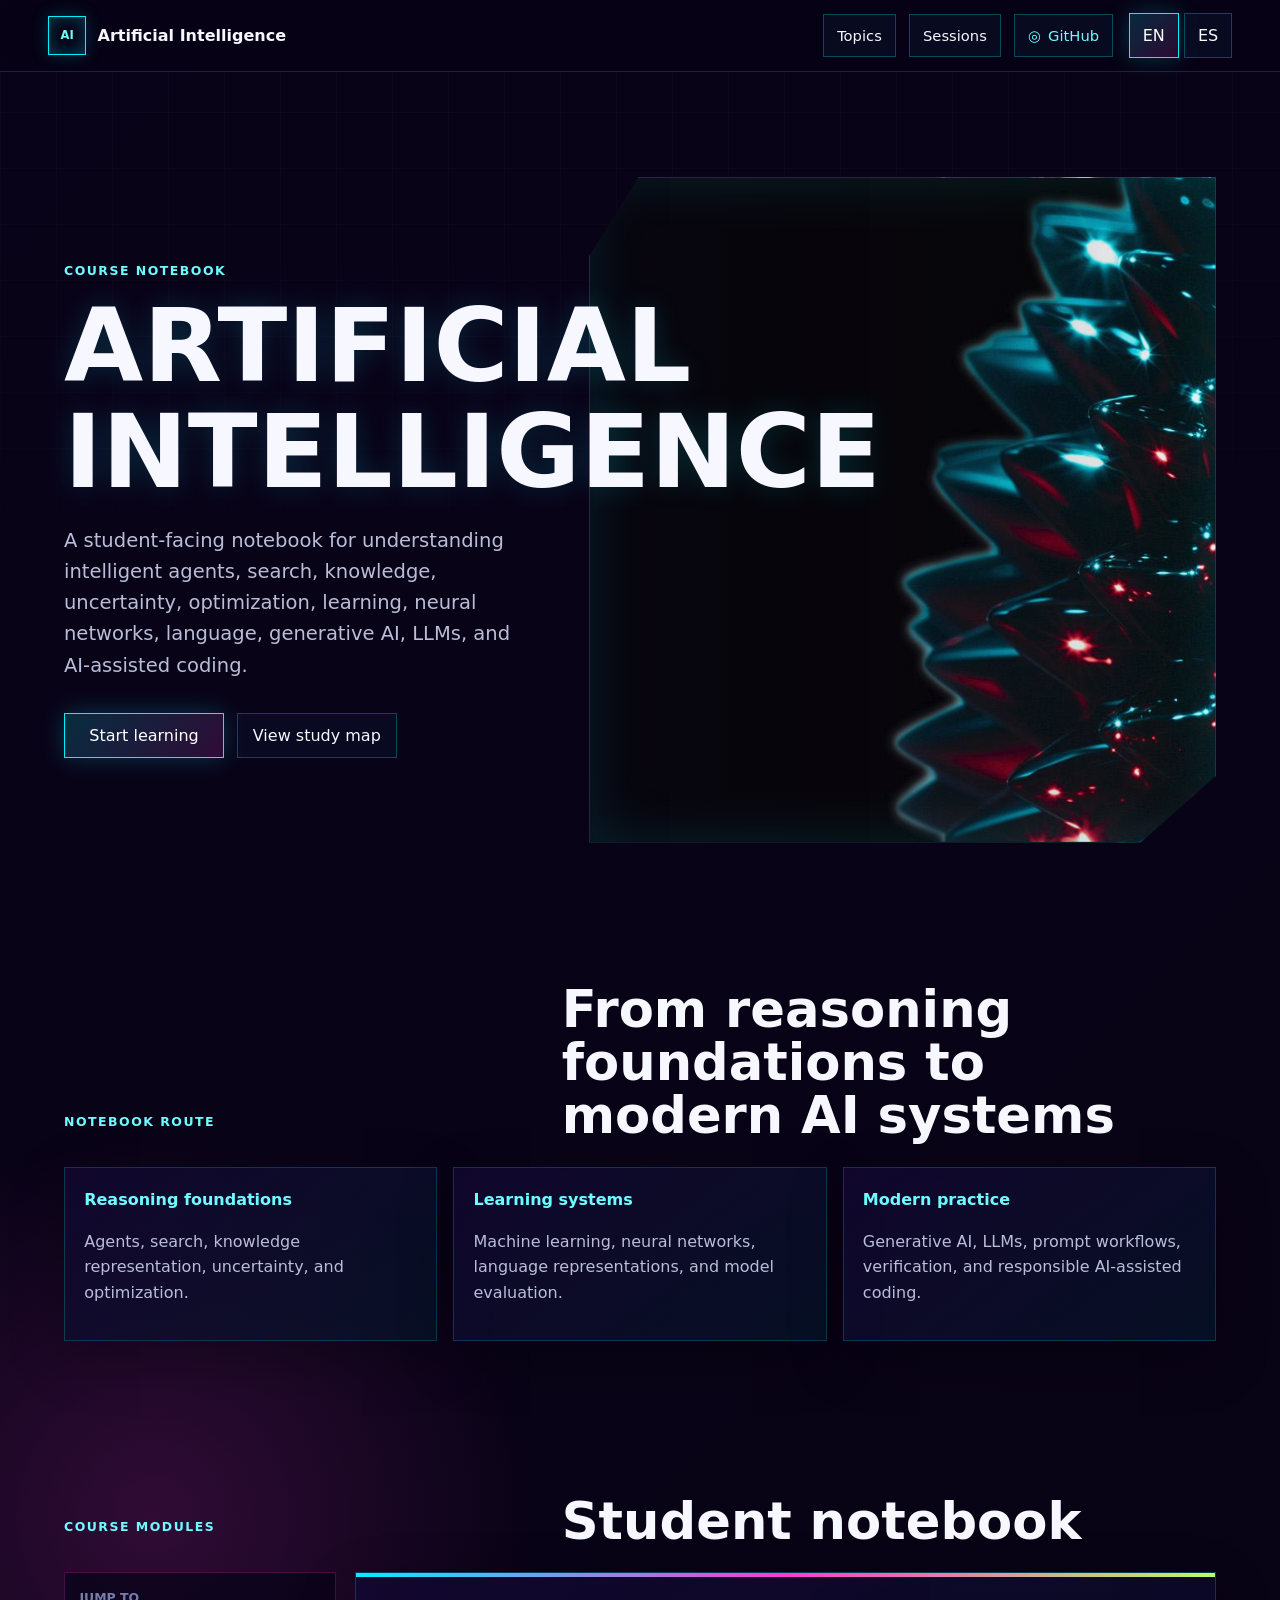
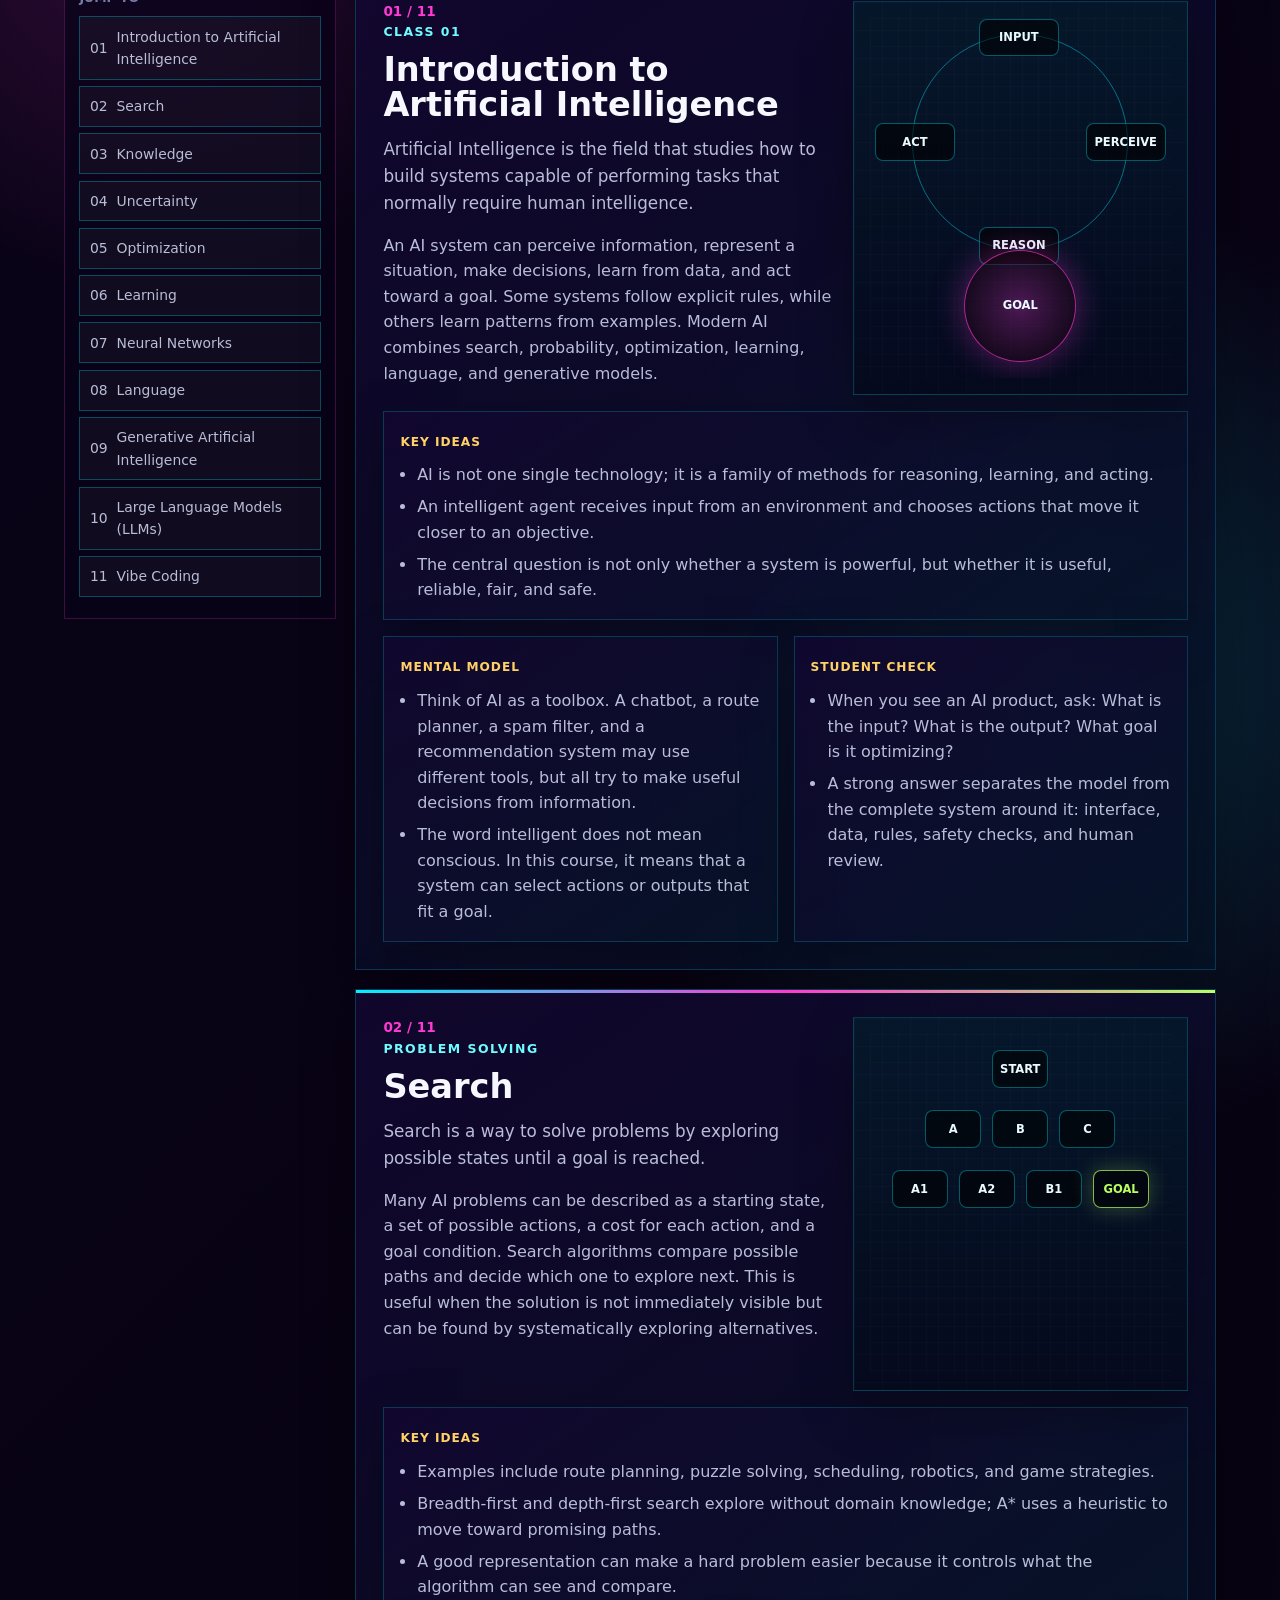
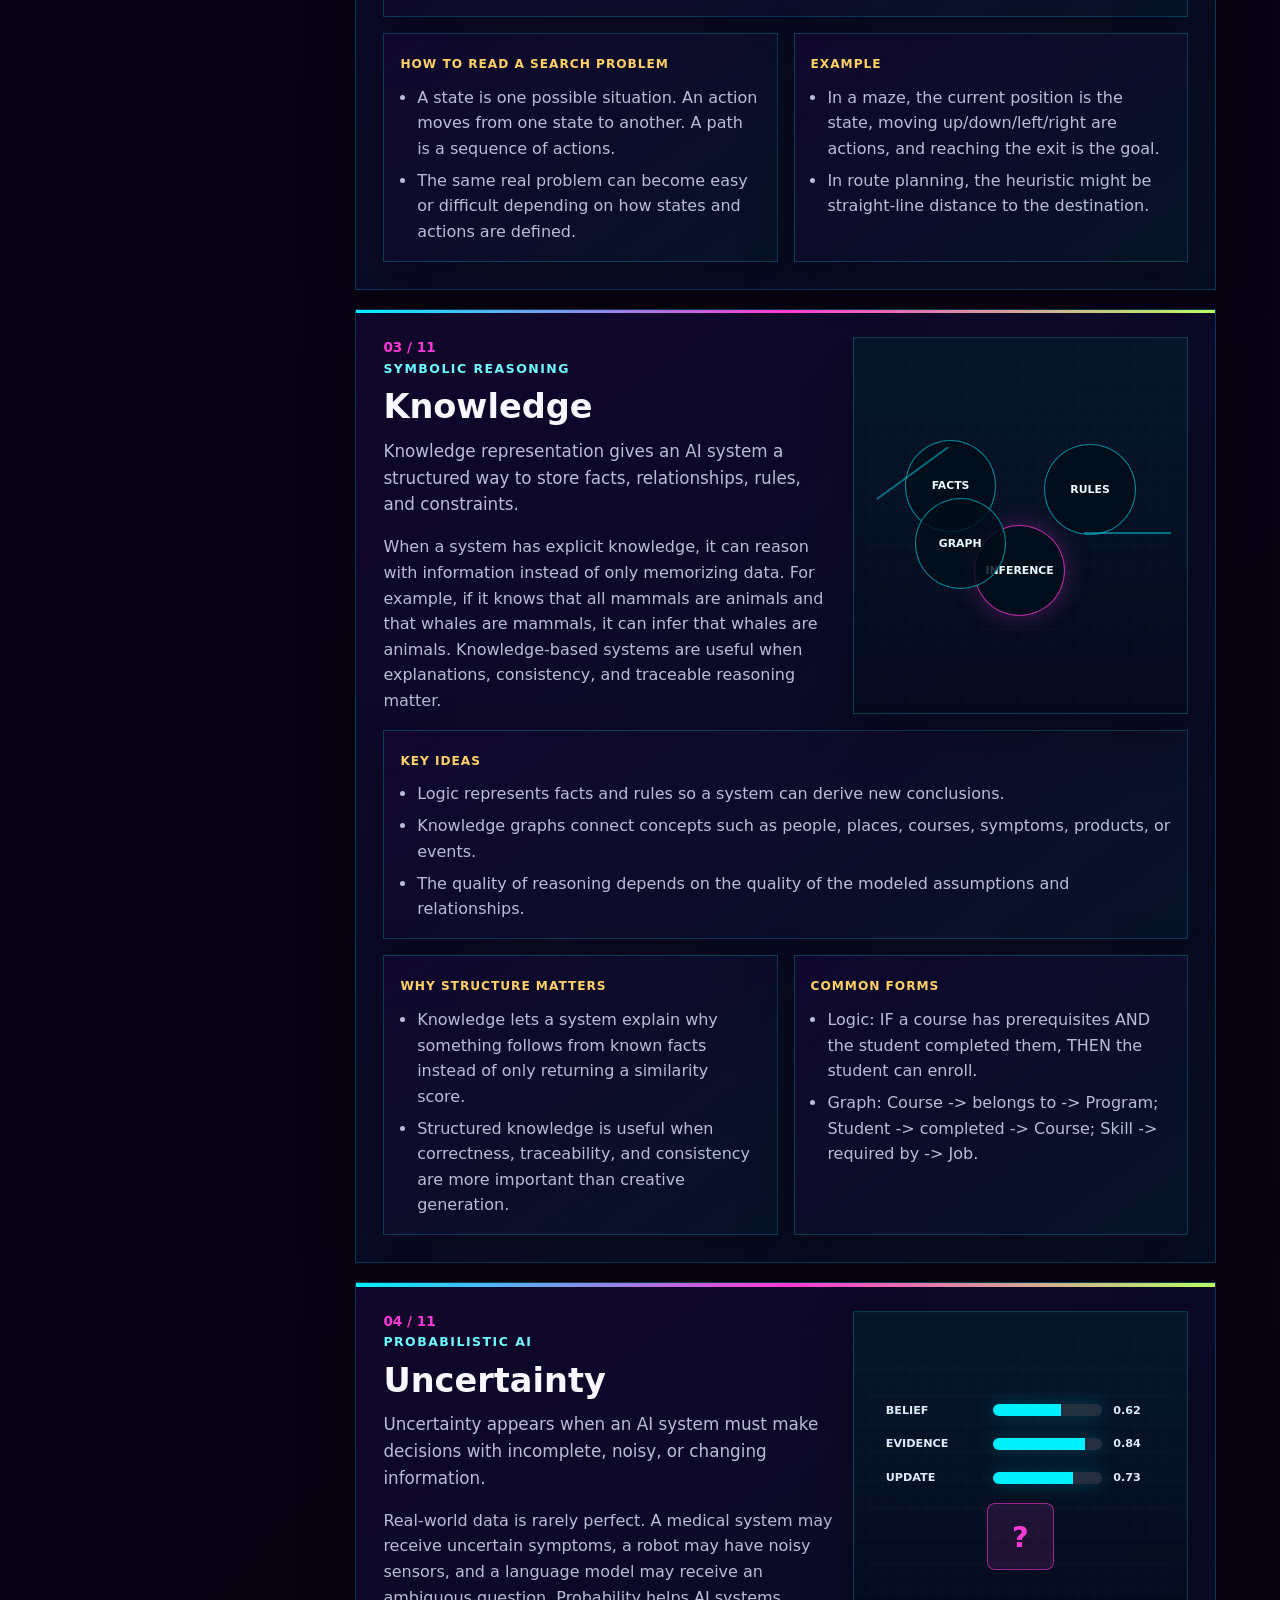
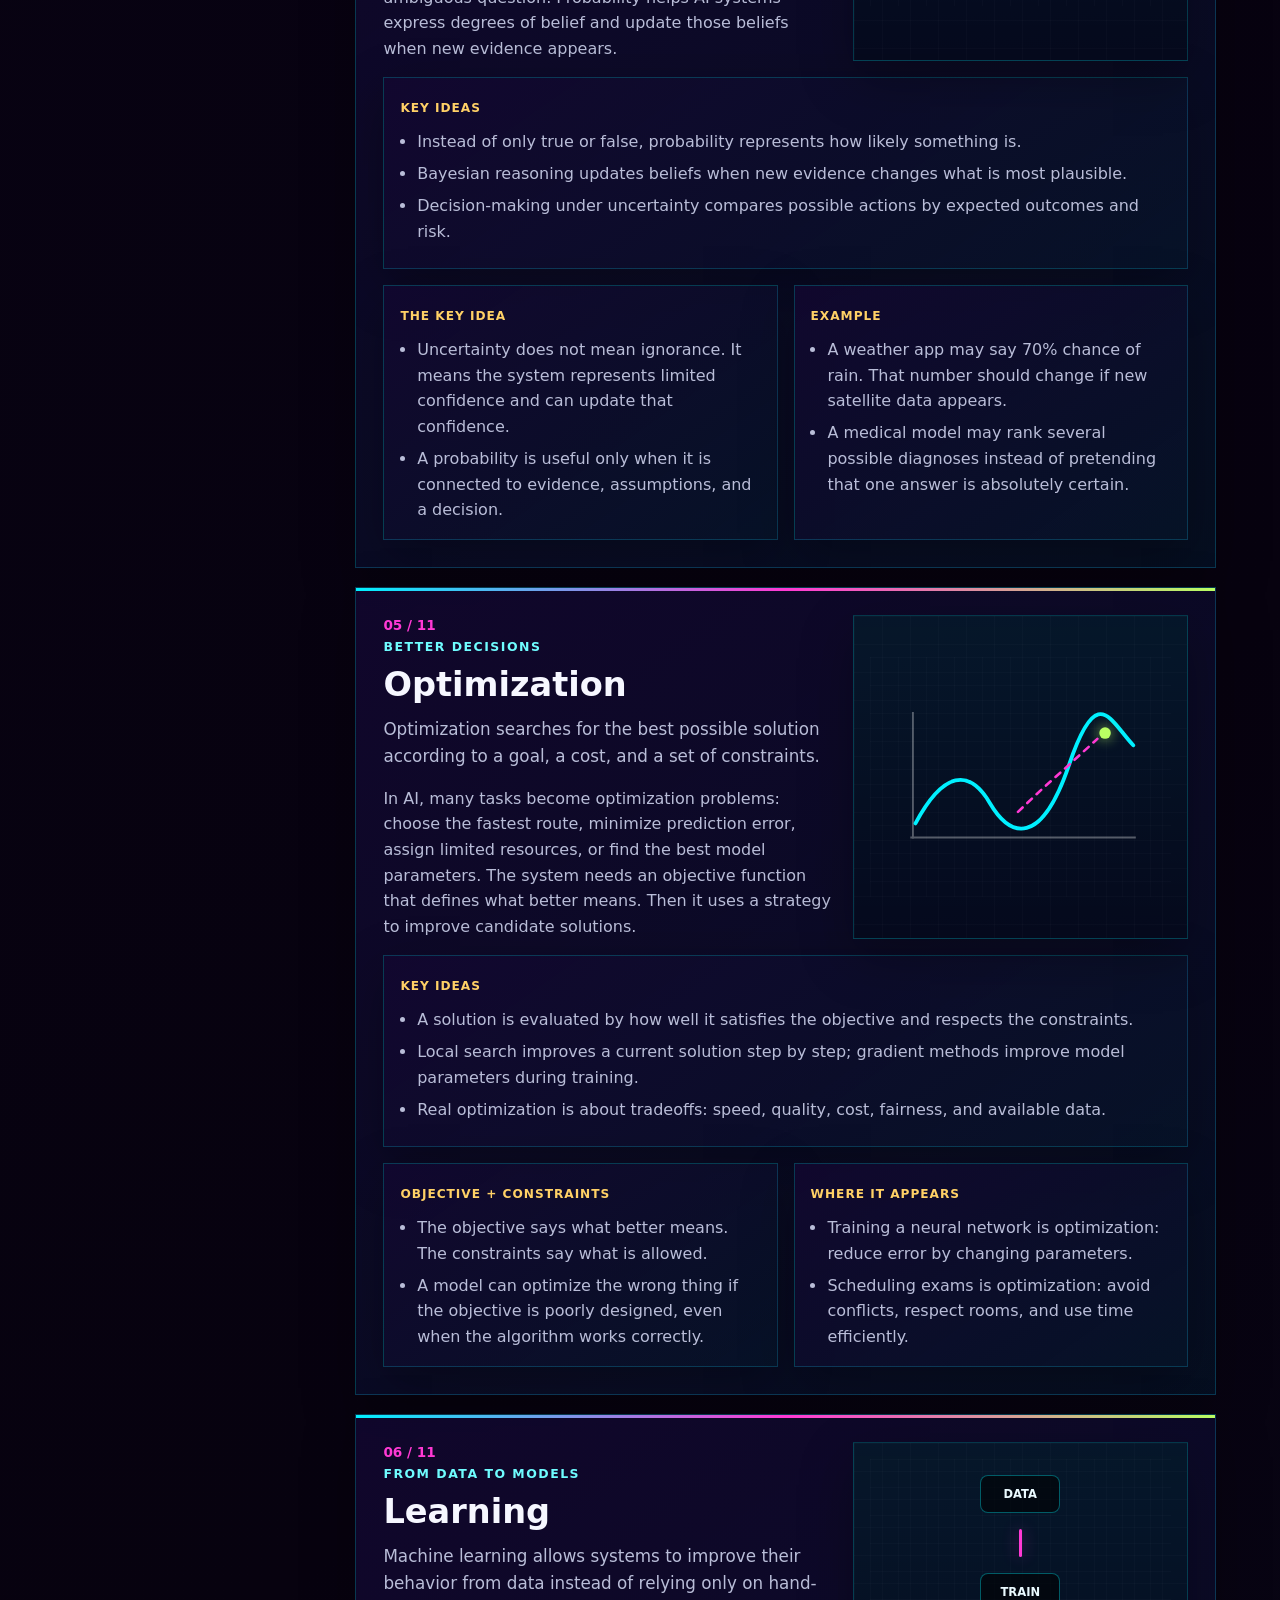
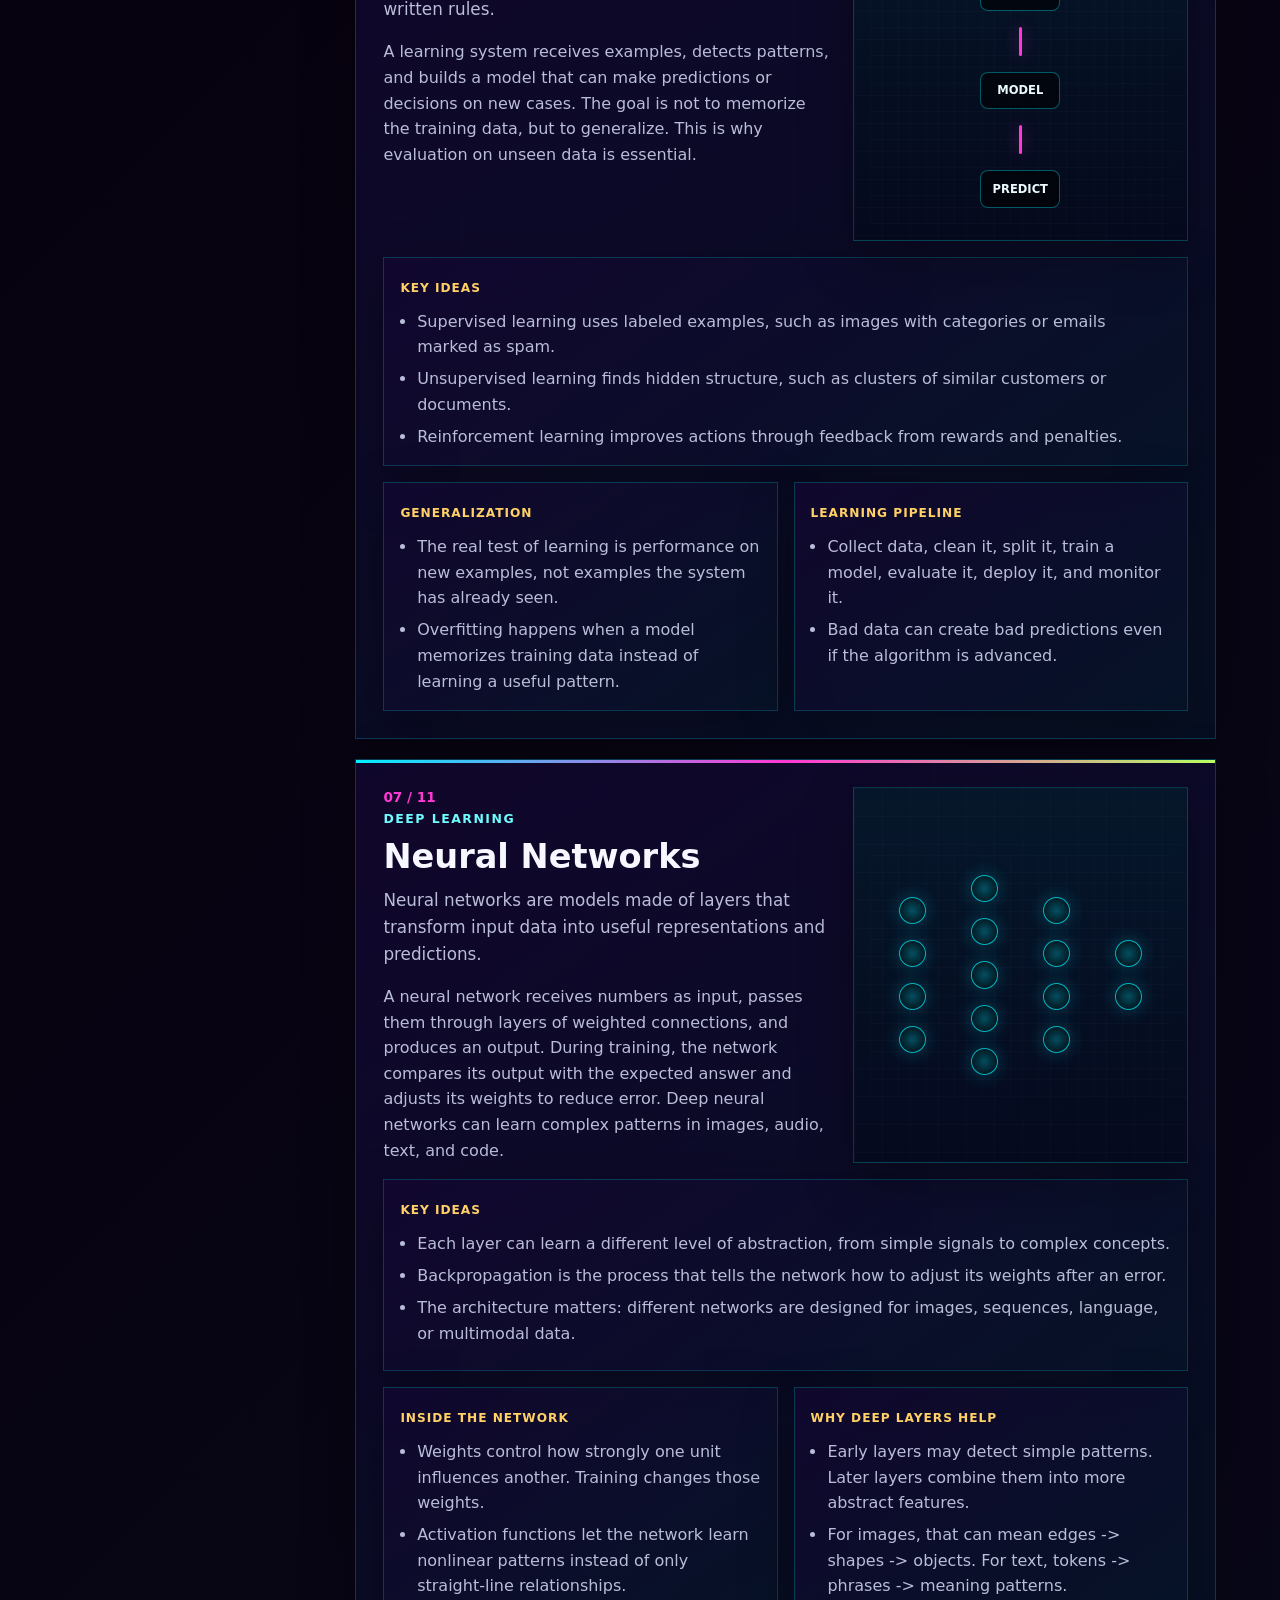
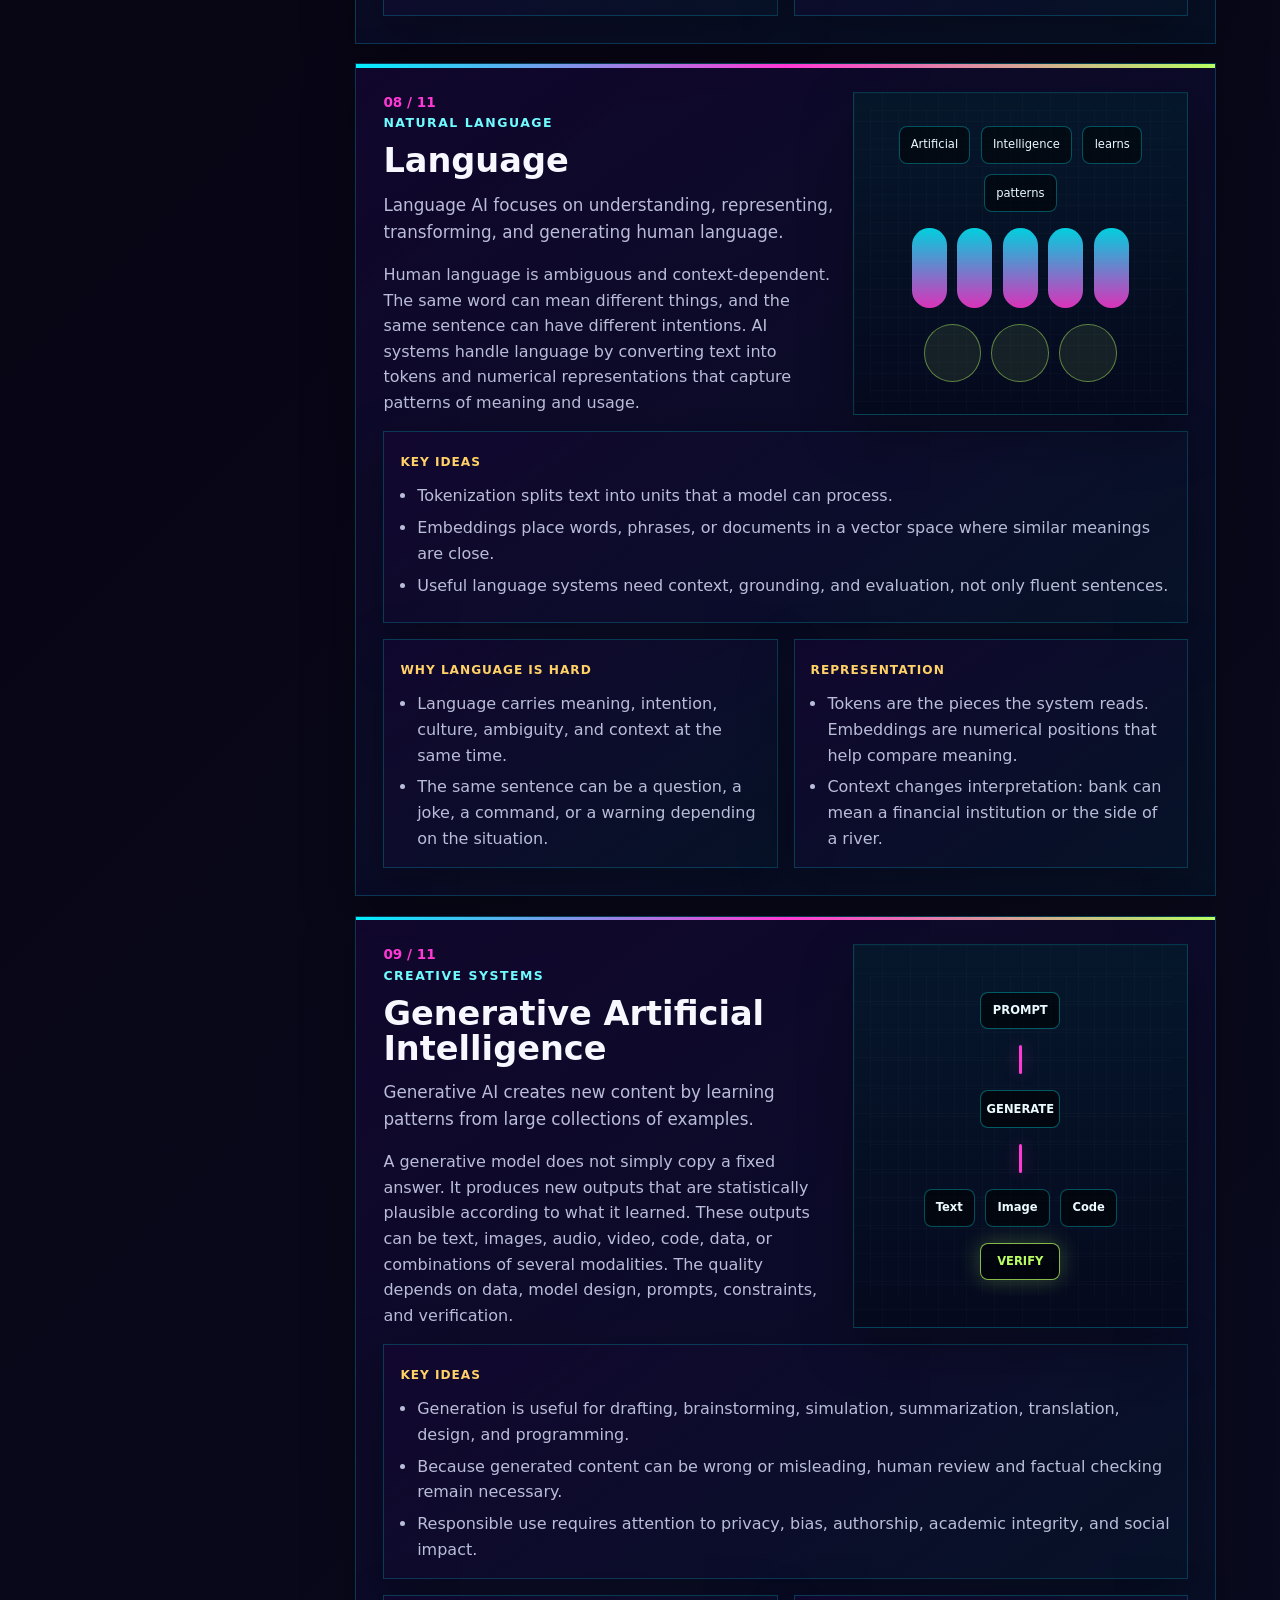
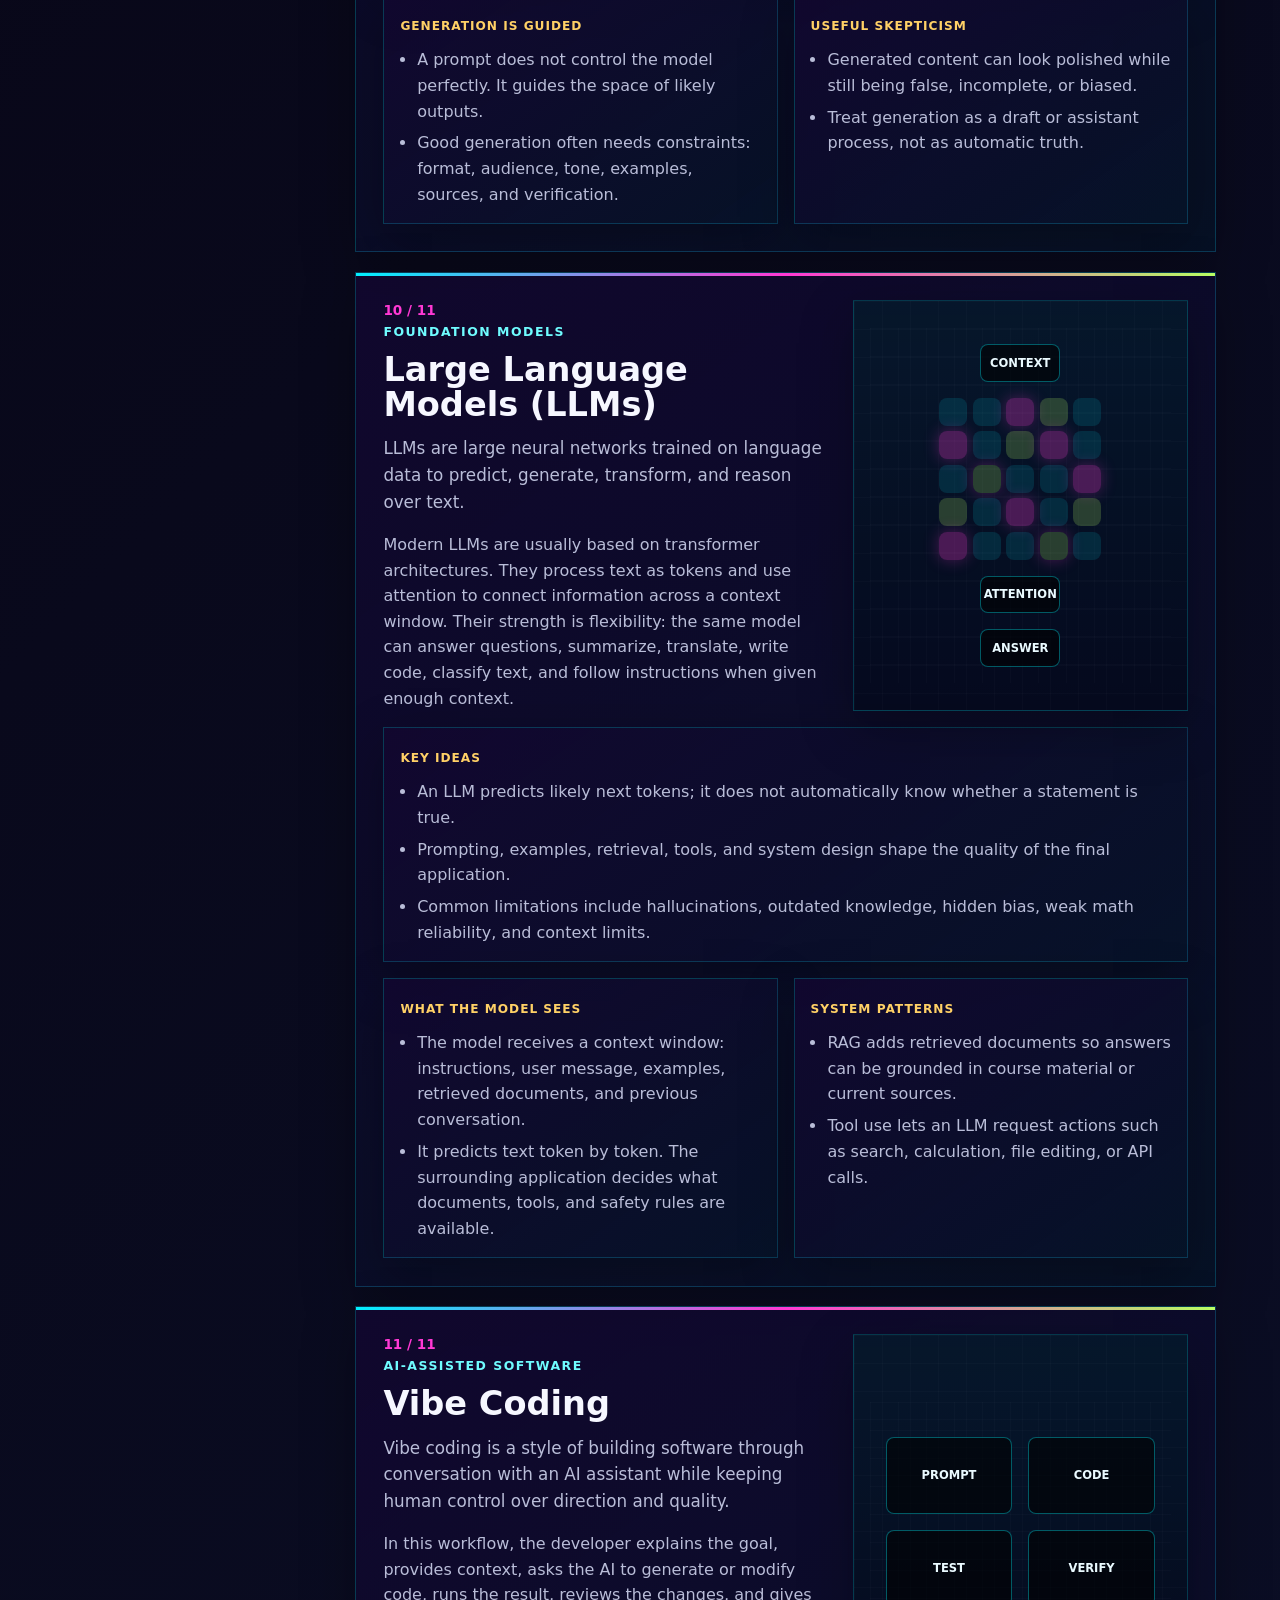
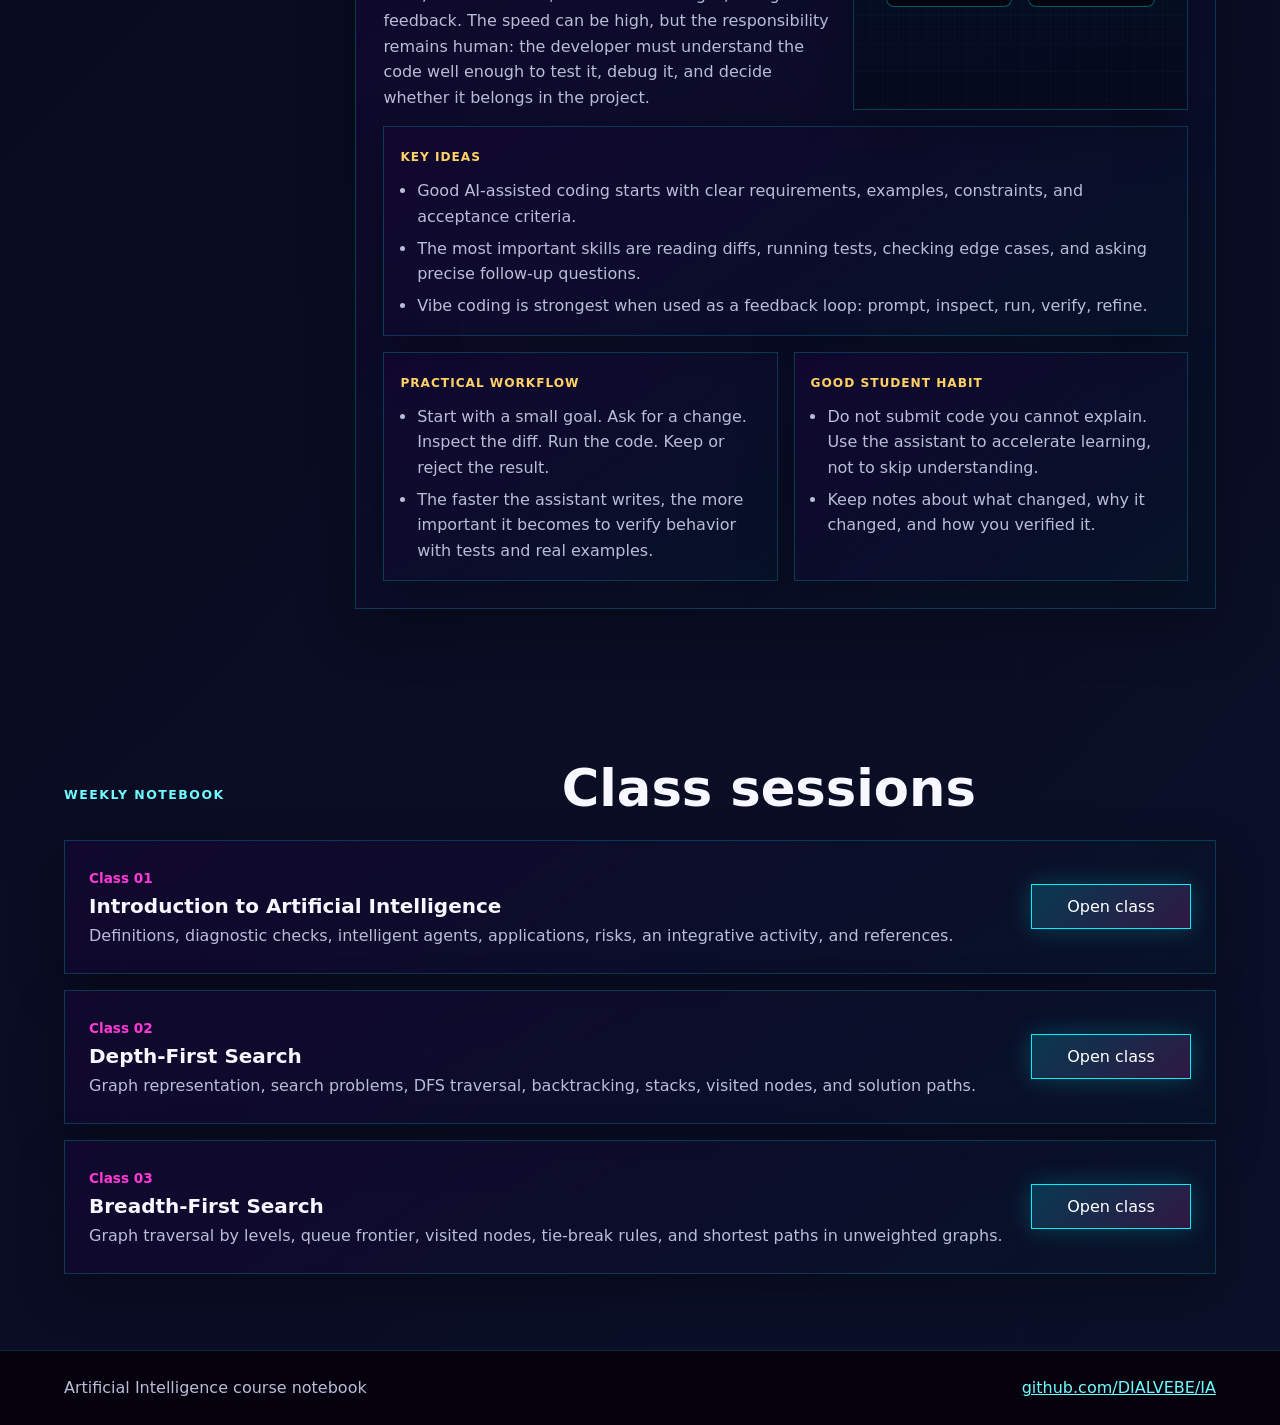
==== commit 4ae06304: "Add class 03 BFS notebook" ====
--- a/index.html
+++ b/index.html
@@ -112,6 +112,17 @@
             </div>
             <a class="primary-action" href="clases/clase-02/" data-i18n="openSession">Open class</a>
           </article>
+          <article class="session-card">
+            <div>
+              <span class="topic-number" data-i18n="session03Kicker">Class 03</span>
+              <h3 data-i18n="session03Title">Breadth-First Search</h3>
+              <p data-i18n="session03Text">
+                Graph traversal by levels, queue frontier, visited nodes, tie-break
+                rules, and shortest paths in unweighted graphs.
+              </p>
+            </div>
+            <a class="primary-action" href="clases/clase-03/" data-i18n="openSession">Open class</a>
+          </article>
         </div>
       </section>
     </main>
--- a/styles.css
+++ b/styles.css
@@ -743,6 +743,7 @@
 }
 
 .dfs-hero-graph,
+.bfs-hero-graph,
 .graph-panel {
   position: relative;
   overflow: hidden;
@@ -754,7 +755,8 @@
   box-shadow: var(--shadow), inset 0 0 48px rgba(0, 240, 255, 0.1);
 }
 
-.dfs-hero-graph {
+.dfs-hero-graph,
+.bfs-hero-graph {
   display: grid;
   min-height: clamp(20rem, 52vw, 38rem);
   place-items: center;
@@ -770,6 +772,7 @@
 }
 
 .dfs-hero-graph::before,
+.bfs-hero-graph::before,
 .graph-panel::before {
   position: absolute;
   inset: 0;
@@ -783,6 +786,7 @@
 }
 
 .dfs-hero-graph svg,
+.bfs-hero-graph svg,
 .graph-svg {
   position: relative;
   z-index: 1;
@@ -794,7 +798,8 @@
 
 .graph-edge,
 .graph-path,
-.graph-short-path {
+.graph-short-path,
+.graph-level-line {
   fill: none;
   stroke-linecap: round;
   stroke-linejoin: round;
@@ -818,6 +823,12 @@
   filter: drop-shadow(0 0 10px rgba(185, 255, 99, 0.45));
 }
 
+.graph-level-line {
+  stroke: rgba(255, 255, 255, 0.2);
+  stroke-dasharray: 7 14;
+  stroke-width: 3;
+}
+
 .graph-node circle {
   fill: rgba(1, 14, 26, 0.94);
   stroke: rgba(0, 240, 255, 0.72);
@@ -846,7 +857,31 @@
   stroke: rgba(255, 209, 102, 0.82);
 }
 
-.dfs-rule-diagram {
+.graph-node.level-0 circle,
+.graph-node.level-1 circle,
+.graph-node.level-2 circle,
+.graph-node.level-3 circle {
+  stroke: rgba(0, 240, 255, 0.72);
+}
+
+.graph-node.level-0 circle {
+  stroke: rgba(255, 57, 212, 0.82);
+}
+
+.graph-node.level-1 circle {
+  stroke: rgba(0, 240, 255, 0.82);
+}
+
+.graph-node.level-2 circle {
+  stroke: rgba(255, 209, 102, 0.82);
+}
+
+.graph-node.level-3 circle {
+  stroke: rgba(185, 255, 99, 0.82);
+}
+
+.dfs-rule-diagram,
+.bfs-rule-diagram {
   grid-template-columns: repeat(2, minmax(0, 1fr));
   min-height: 12rem;
 }
@@ -1461,6 +1496,7 @@
 
   .hero-diagram,
   .dfs-hero-graph,
+  .bfs-hero-graph,
   .metric-diagram,
   .concept-diagram,
   .timeline-diagram,
@@ -1527,12 +1563,14 @@
     overflow-x: auto;
   }
 
-  .dfs-hero-graph {
+  .dfs-hero-graph,
+  .bfs-hero-graph {
     min-height: 17rem;
     clip-path: none;
   }
 
-  .dfs-hero-graph svg {
+  .dfs-hero-graph svg,
+  .bfs-hero-graph svg {
     min-width: 22rem;
   }
 
@@ -1540,7 +1578,8 @@
     font-size: 1.3rem;
   }
 
-  .dfs-rule-diagram {
+  .dfs-rule-diagram,
+  .bfs-rule-diagram {
     grid-template-columns: 1fr;
   }
 }
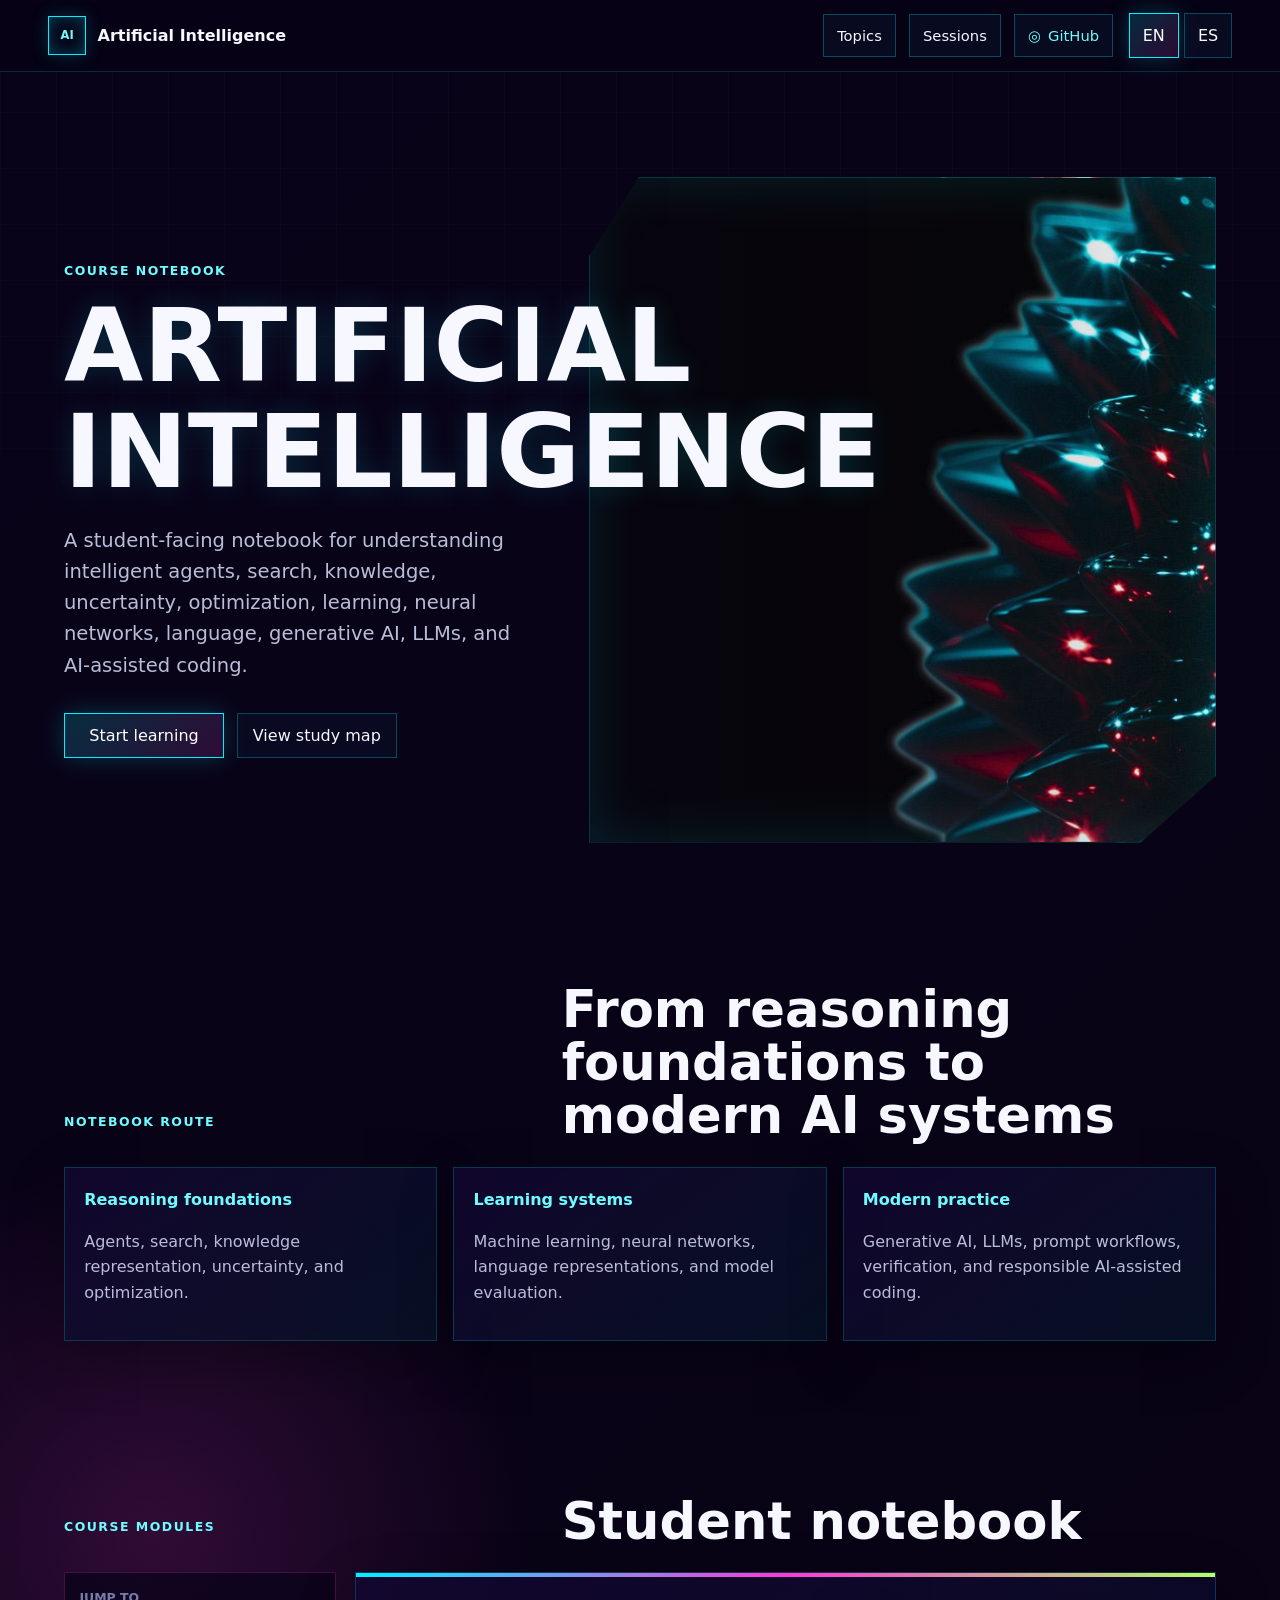
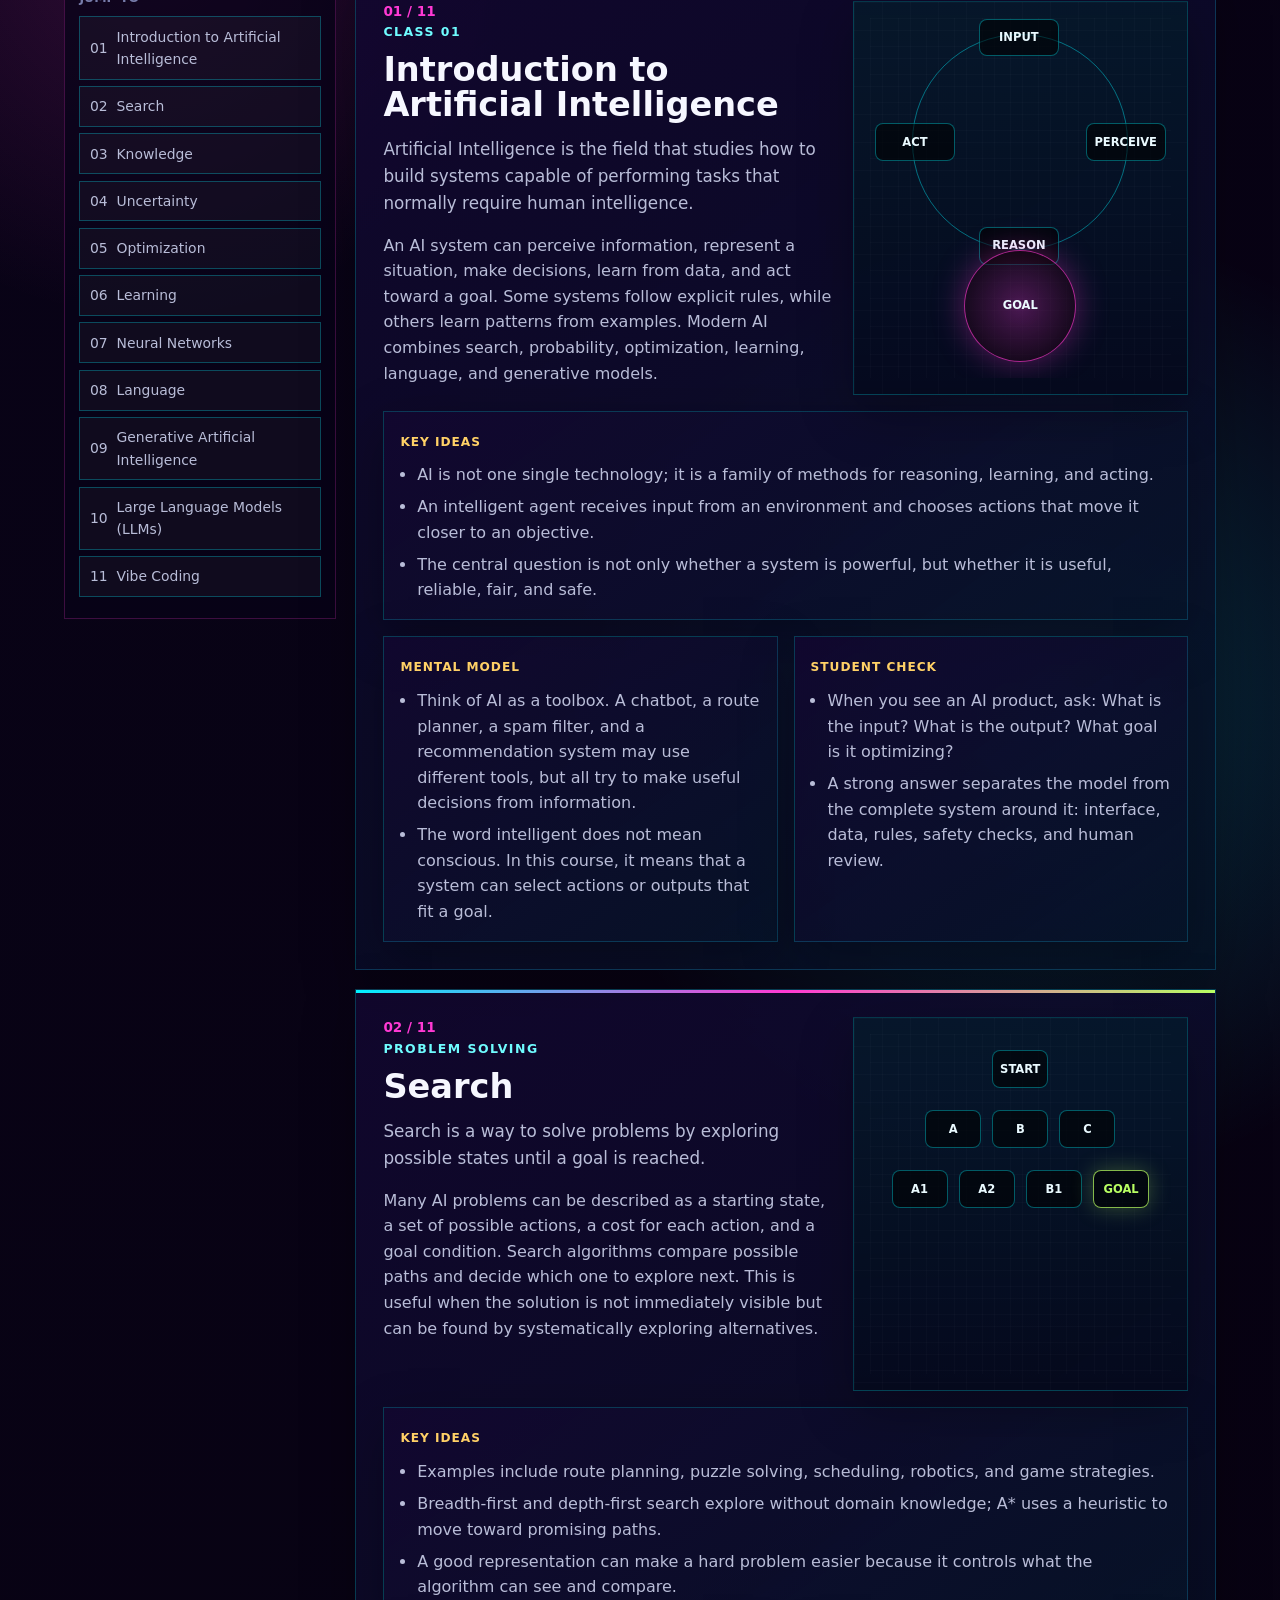
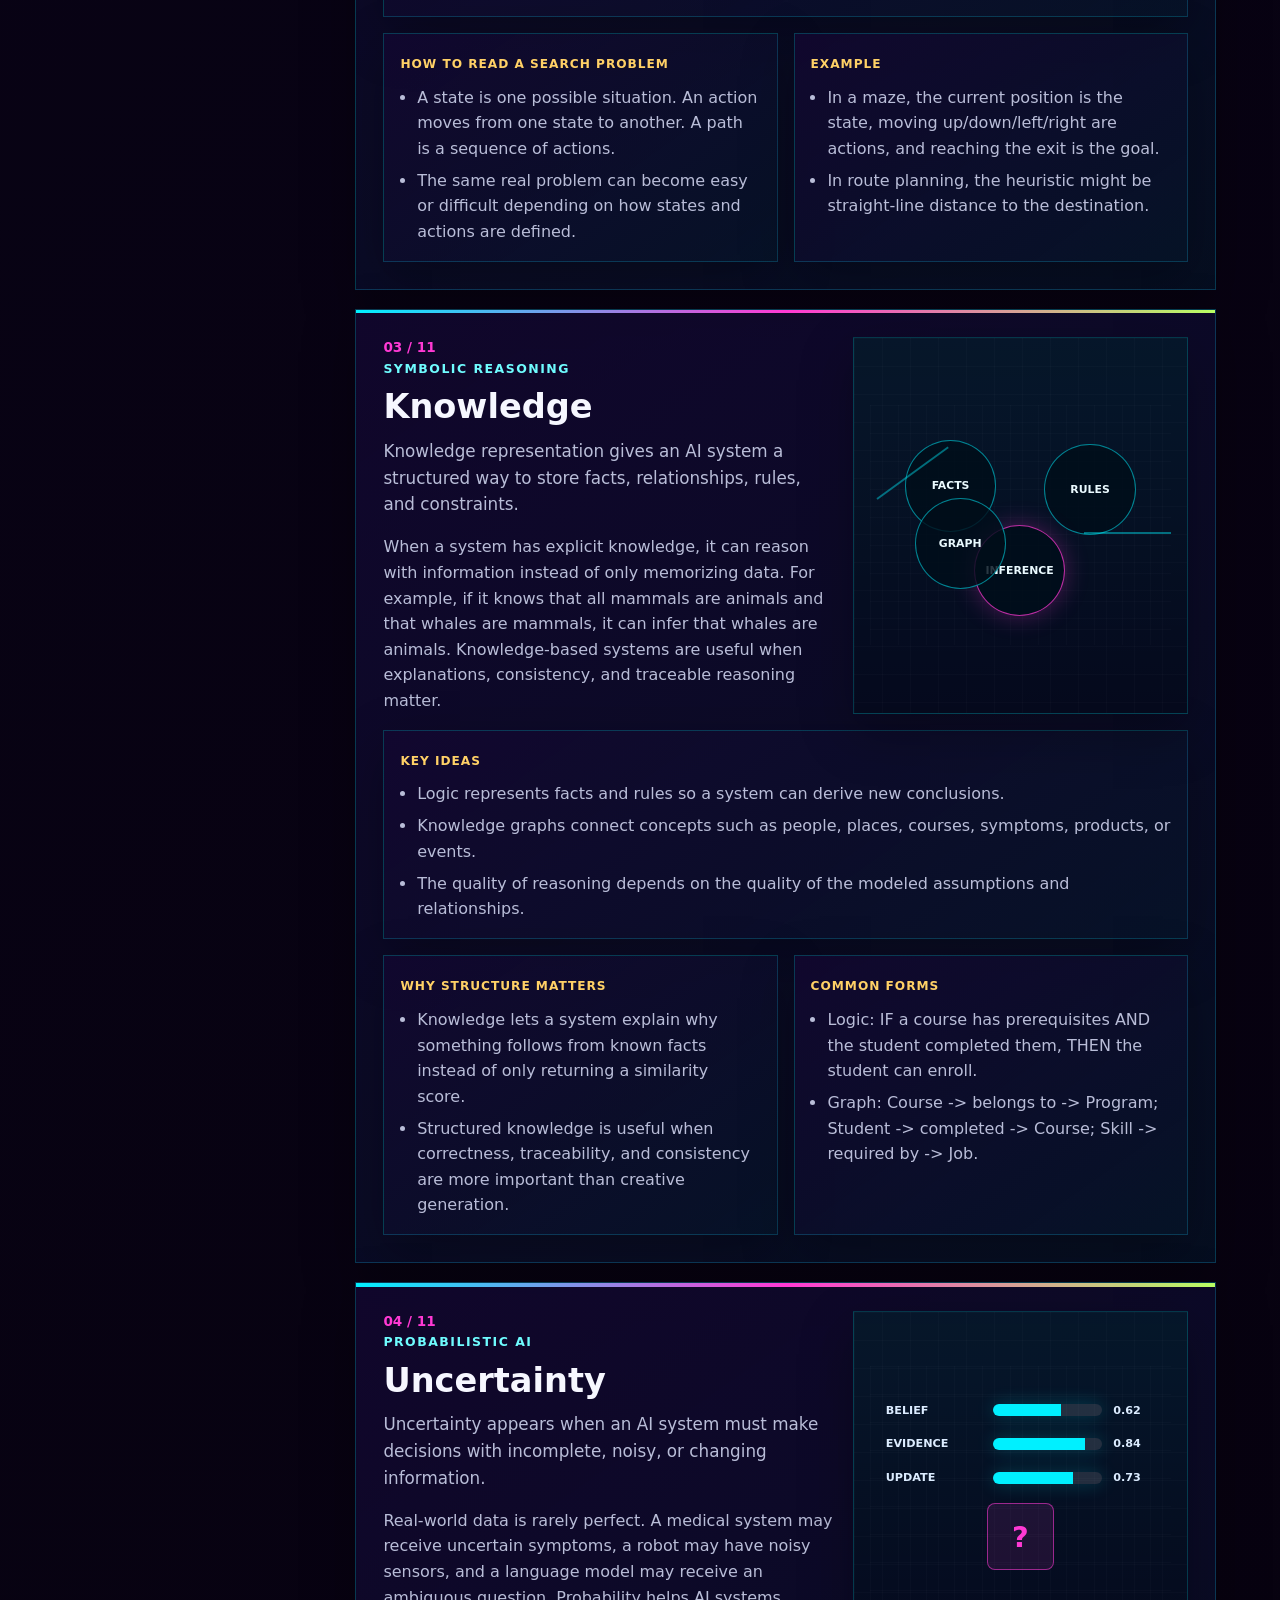
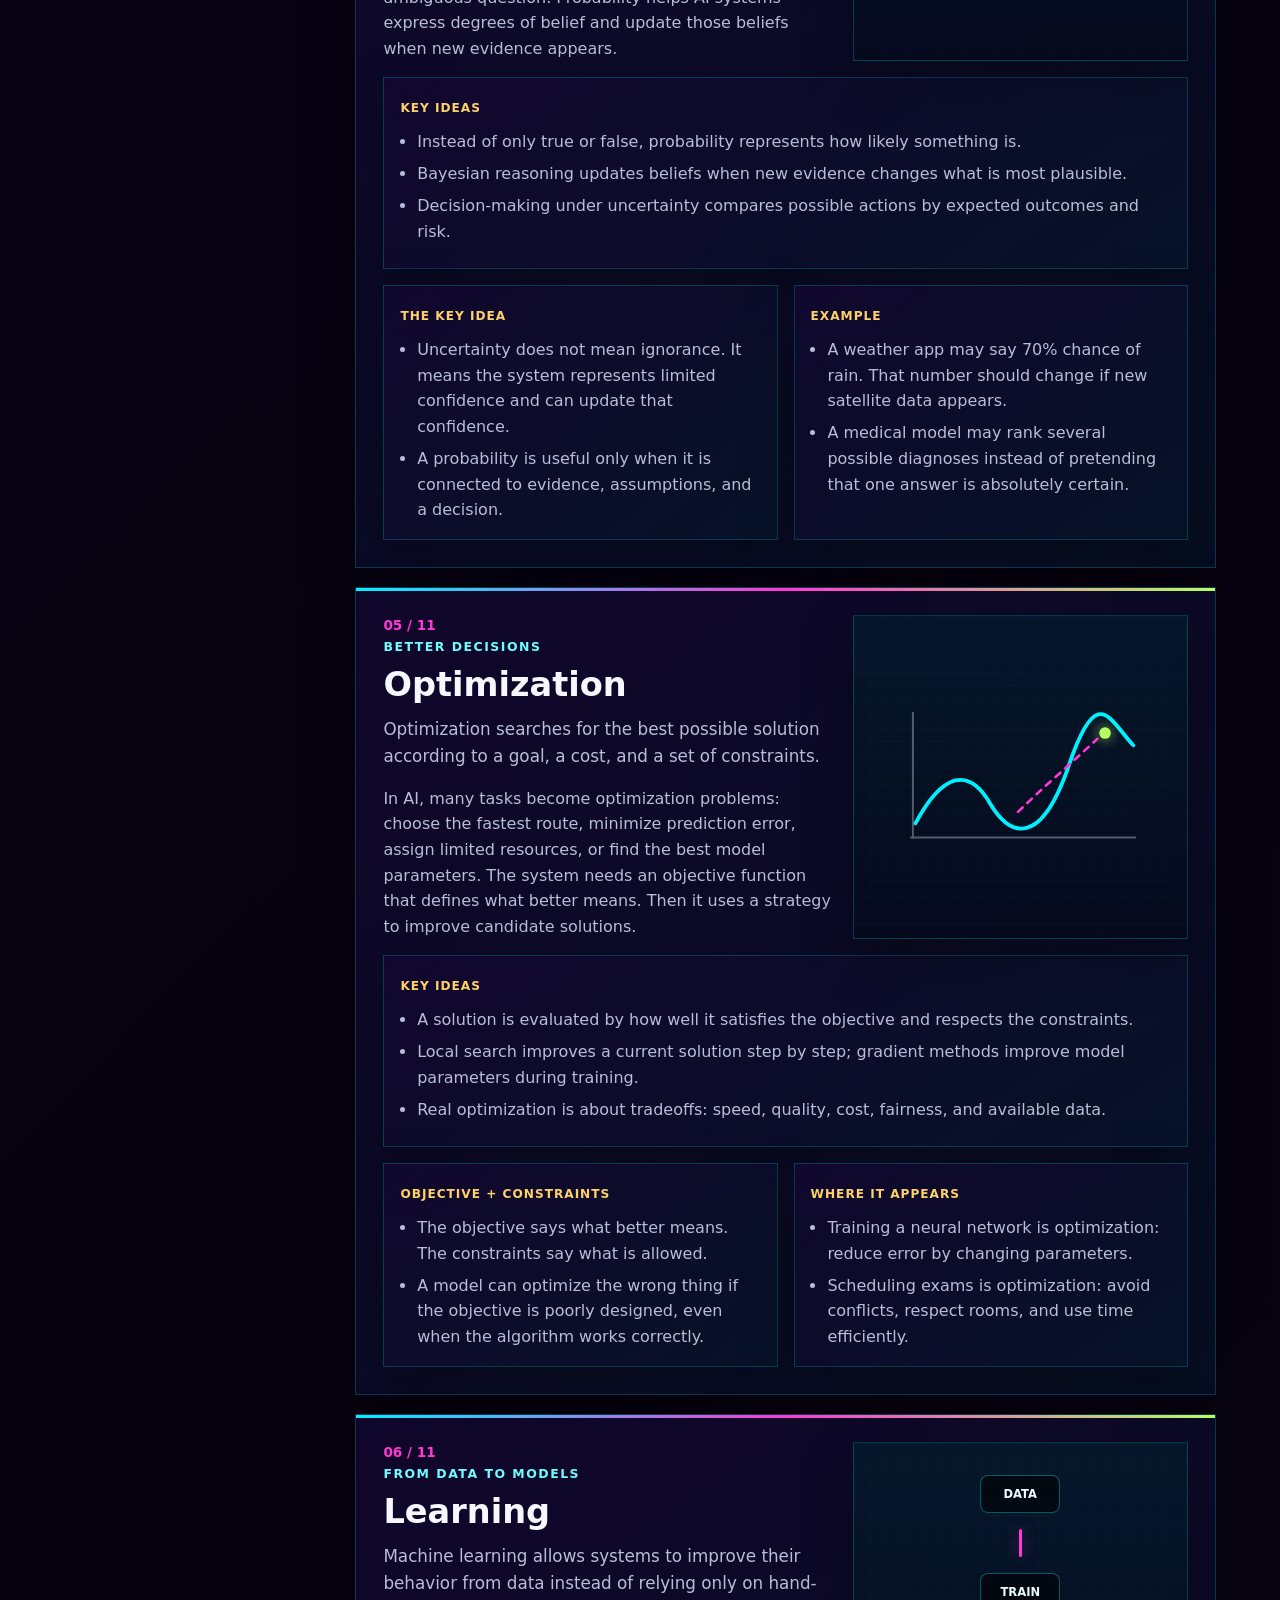
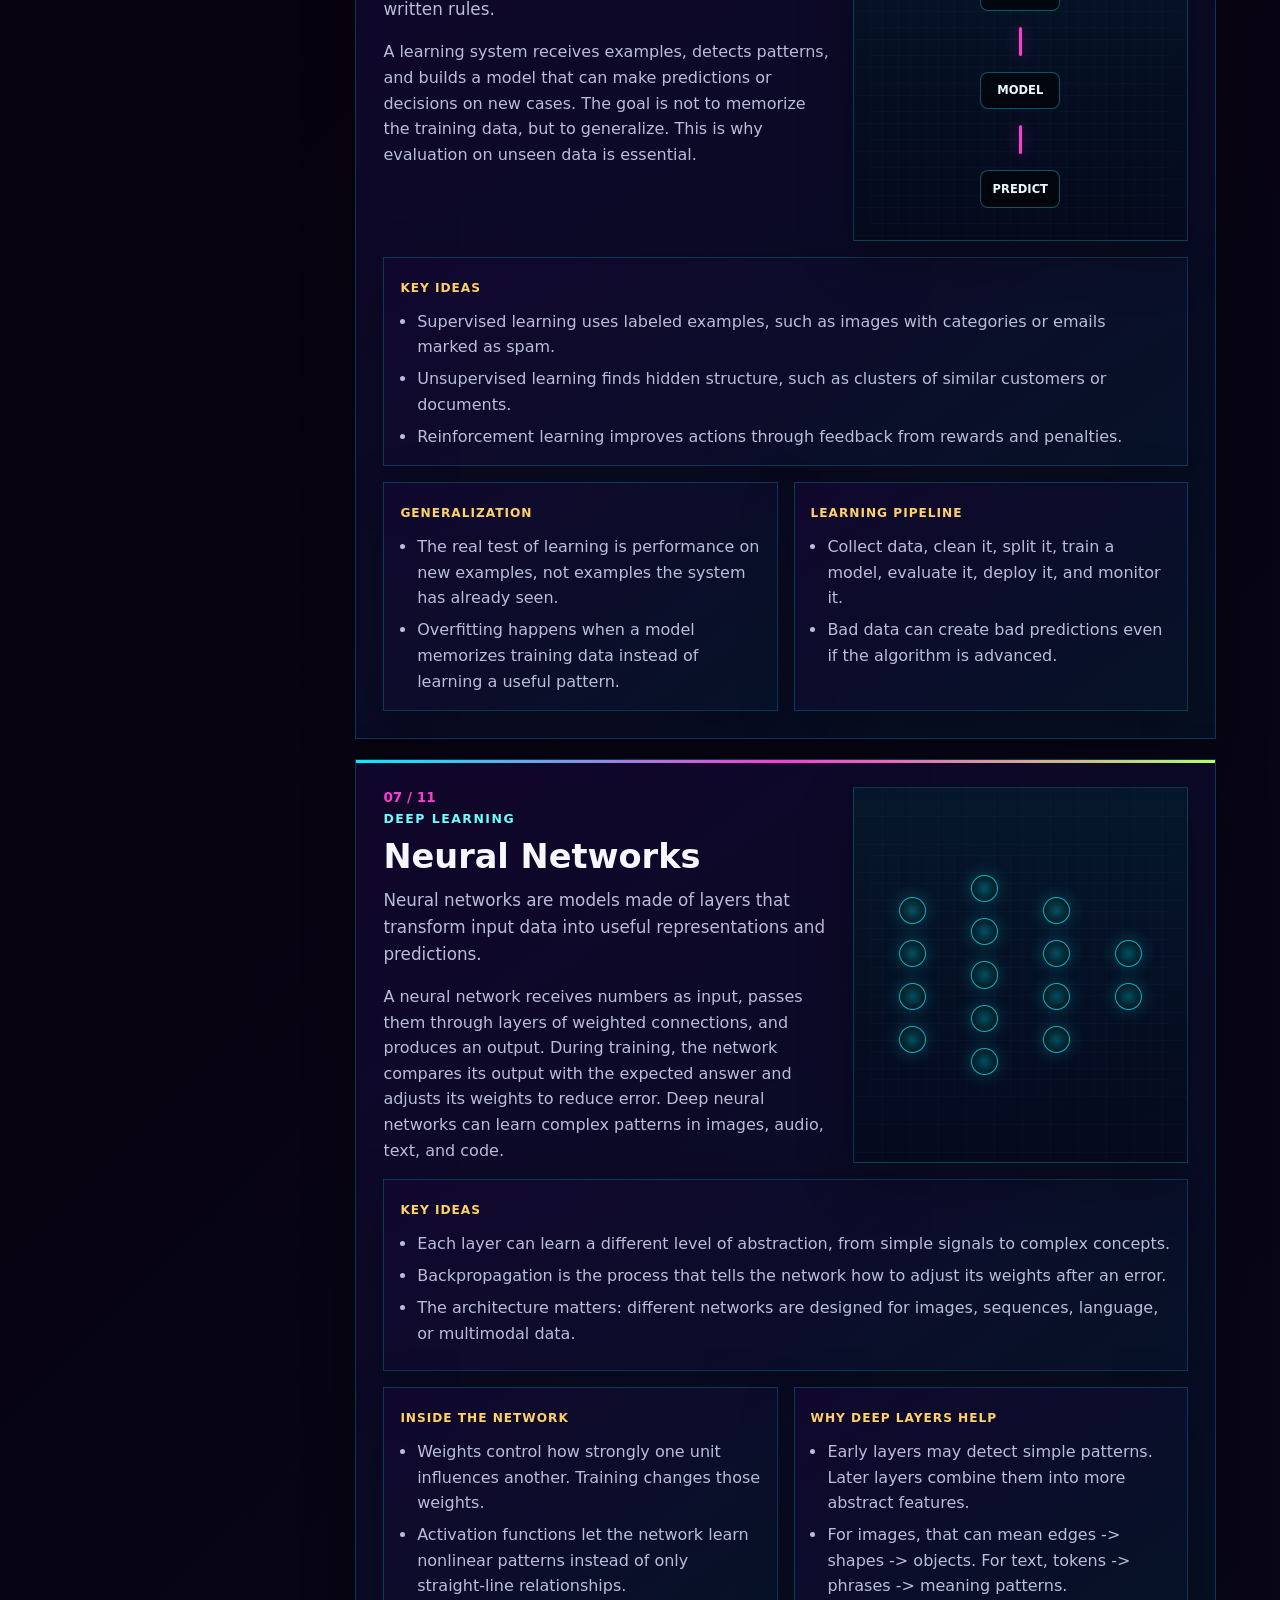
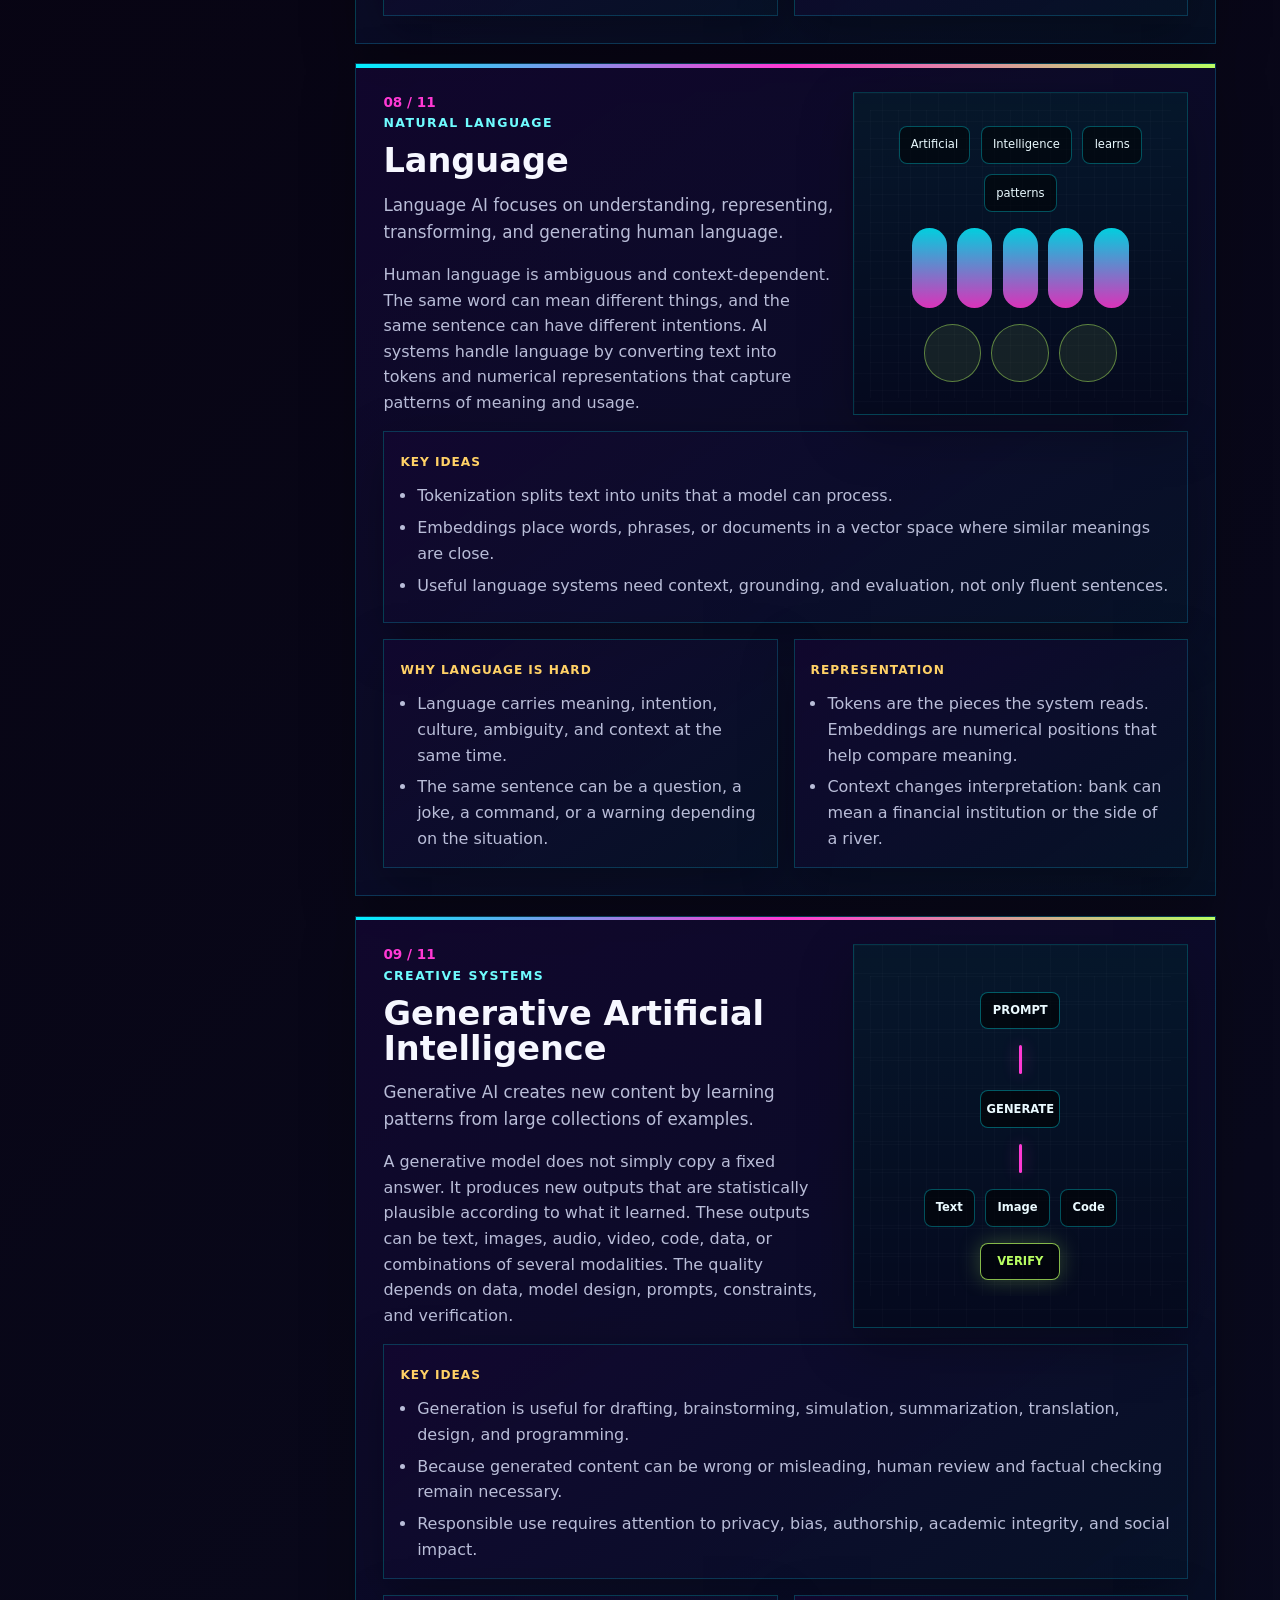
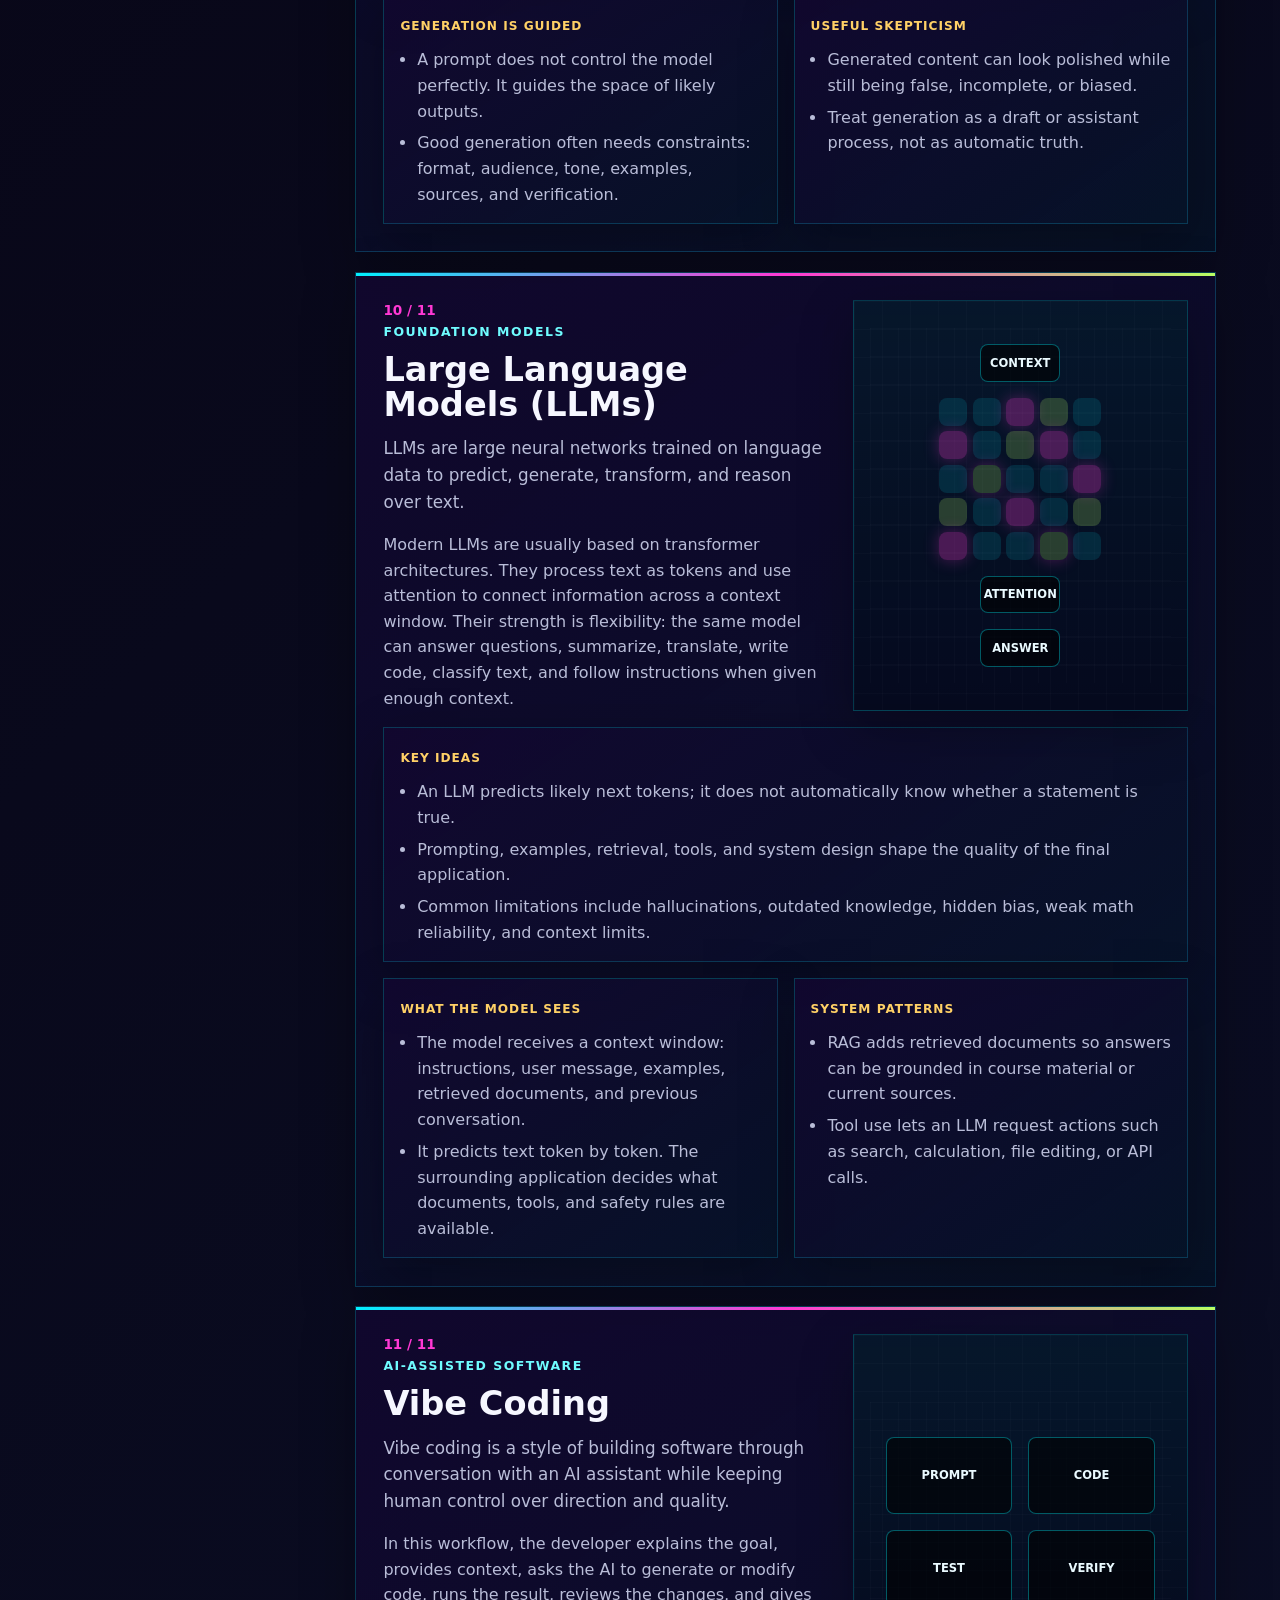
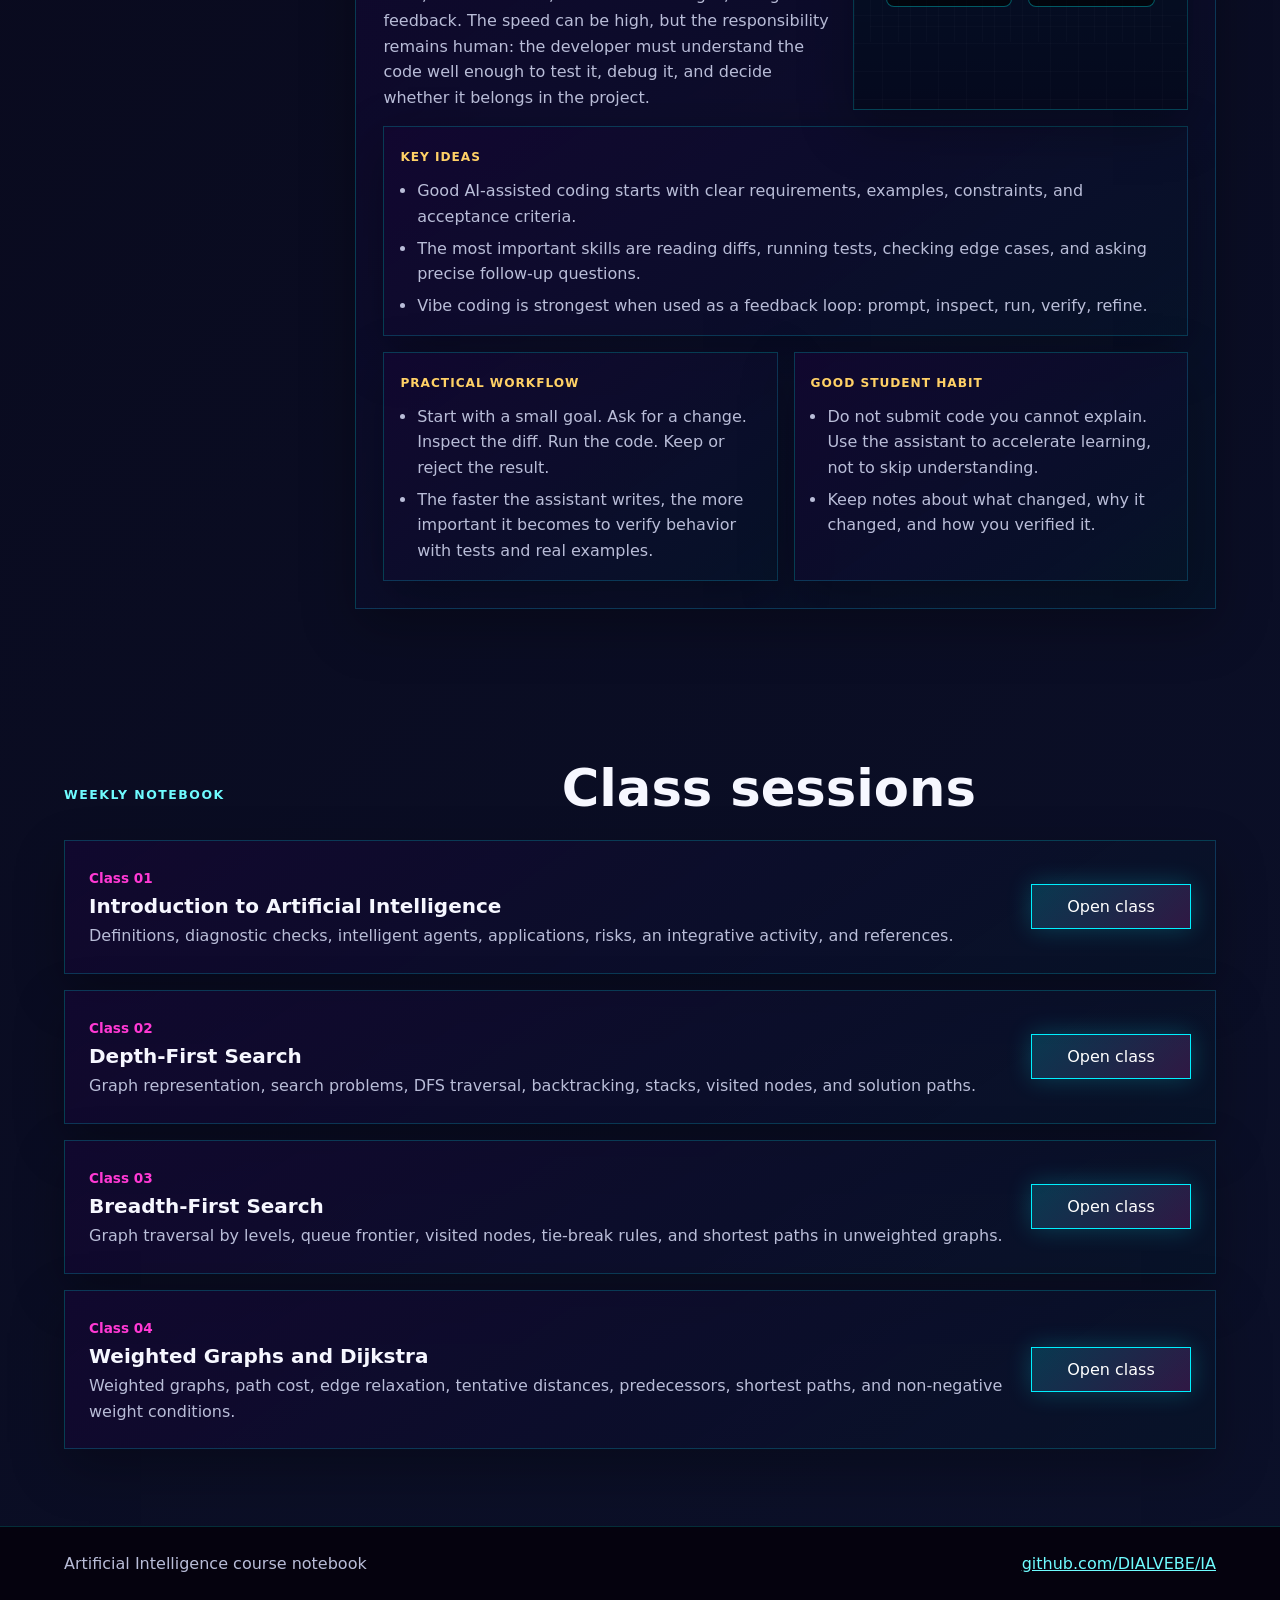
==== commit a1d459d6: "Add class 04 Dijkstra notebook" ====
--- a/index.html
+++ b/index.html
@@ -123,6 +123,17 @@
             </div>
             <a class="primary-action" href="clases/clase-03/" data-i18n="openSession">Open class</a>
           </article>
+          <article class="session-card">
+            <div>
+              <span class="topic-number" data-i18n="session04Kicker">Class 04</span>
+              <h3 data-i18n="session04Title">Weighted Graphs and Dijkstra</h3>
+              <p data-i18n="session04Text">
+                Weighted graphs, path cost, edge relaxation, tentative distances,
+                predecessors, shortest paths, and non-negative weight conditions.
+              </p>
+            </div>
+            <a class="primary-action" href="clases/clase-04/" data-i18n="openSession">Open class</a>
+          </article>
         </div>
       </section>
     </main>
--- a/styles.css
+++ b/styles.css
@@ -744,6 +744,7 @@
 
 .dfs-hero-graph,
 .bfs-hero-graph,
+.weighted-hero-graph,
 .graph-panel {
   position: relative;
   overflow: hidden;
@@ -756,7 +757,8 @@
 }
 
 .dfs-hero-graph,
-.bfs-hero-graph {
+.bfs-hero-graph,
+.weighted-hero-graph {
   display: grid;
   min-height: clamp(20rem, 52vw, 38rem);
   place-items: center;
@@ -773,6 +775,7 @@
 
 .dfs-hero-graph::before,
 .bfs-hero-graph::before,
+.weighted-hero-graph::before,
 .graph-panel::before {
   position: absolute;
   inset: 0;
@@ -787,6 +790,7 @@
 
 .dfs-hero-graph svg,
 .bfs-hero-graph svg,
+.weighted-hero-graph svg,
 .graph-svg {
   position: relative;
   z-index: 1;
@@ -857,6 +861,30 @@
   stroke: rgba(255, 209, 102, 0.82);
 }
 
+.graph-node.final circle {
+  stroke: rgba(185, 255, 99, 0.92);
+}
+
+.graph-weight {
+  fill: #081120;
+  stroke: rgba(0, 240, 255, 0.44);
+  stroke-width: 2;
+}
+
+.graph-weight-label {
+  fill: #eafaff;
+  font-size: 1rem;
+  font-weight: 900;
+  text-anchor: middle;
+}
+
+.graph-distance-label {
+  fill: var(--lime);
+  font-size: 0.78rem;
+  font-weight: 900;
+  text-anchor: middle;
+}
+
 .graph-node.level-0 circle,
 .graph-node.level-1 circle,
 .graph-node.level-2 circle,
@@ -881,7 +909,8 @@
 }
 
 .dfs-rule-diagram,
-.bfs-rule-diagram {
+.bfs-rule-diagram,
+.dijkstra-rule-diagram {
   grid-template-columns: repeat(2, minmax(0, 1fr));
   min-height: 12rem;
 }
@@ -1497,6 +1526,7 @@
   .hero-diagram,
   .dfs-hero-graph,
   .bfs-hero-graph,
+  .weighted-hero-graph,
   .metric-diagram,
   .concept-diagram,
   .timeline-diagram,
@@ -1564,13 +1594,15 @@
   }
 
   .dfs-hero-graph,
-  .bfs-hero-graph {
+  .bfs-hero-graph,
+  .weighted-hero-graph {
     min-height: 17rem;
     clip-path: none;
   }
 
   .dfs-hero-graph svg,
-  .bfs-hero-graph svg {
+  .bfs-hero-graph svg,
+  .weighted-hero-graph svg {
     min-width: 22rem;
   }
 
@@ -1579,7 +1611,8 @@
   }
 
   .dfs-rule-diagram,
-  .bfs-rule-diagram {
+  .bfs-rule-diagram,
+  .dijkstra-rule-diagram {
     grid-template-columns: 1fr;
   }
 }
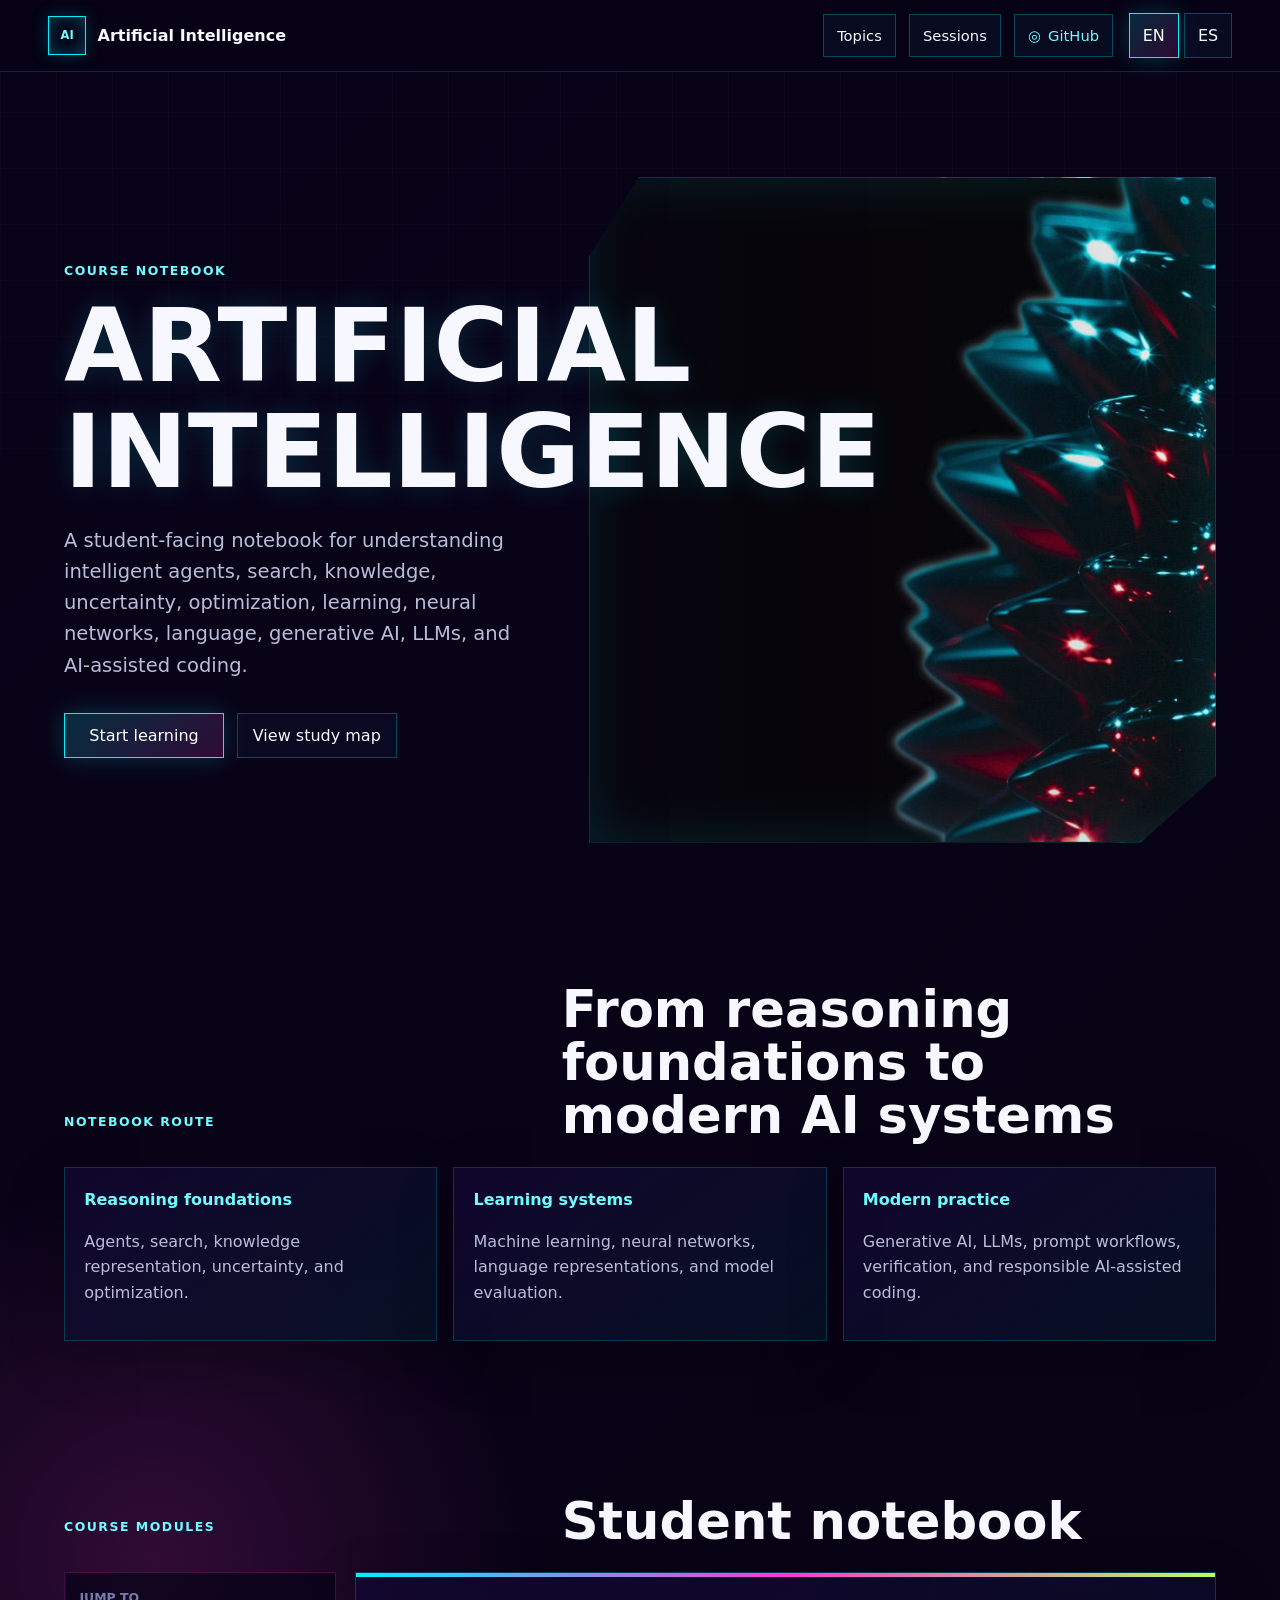
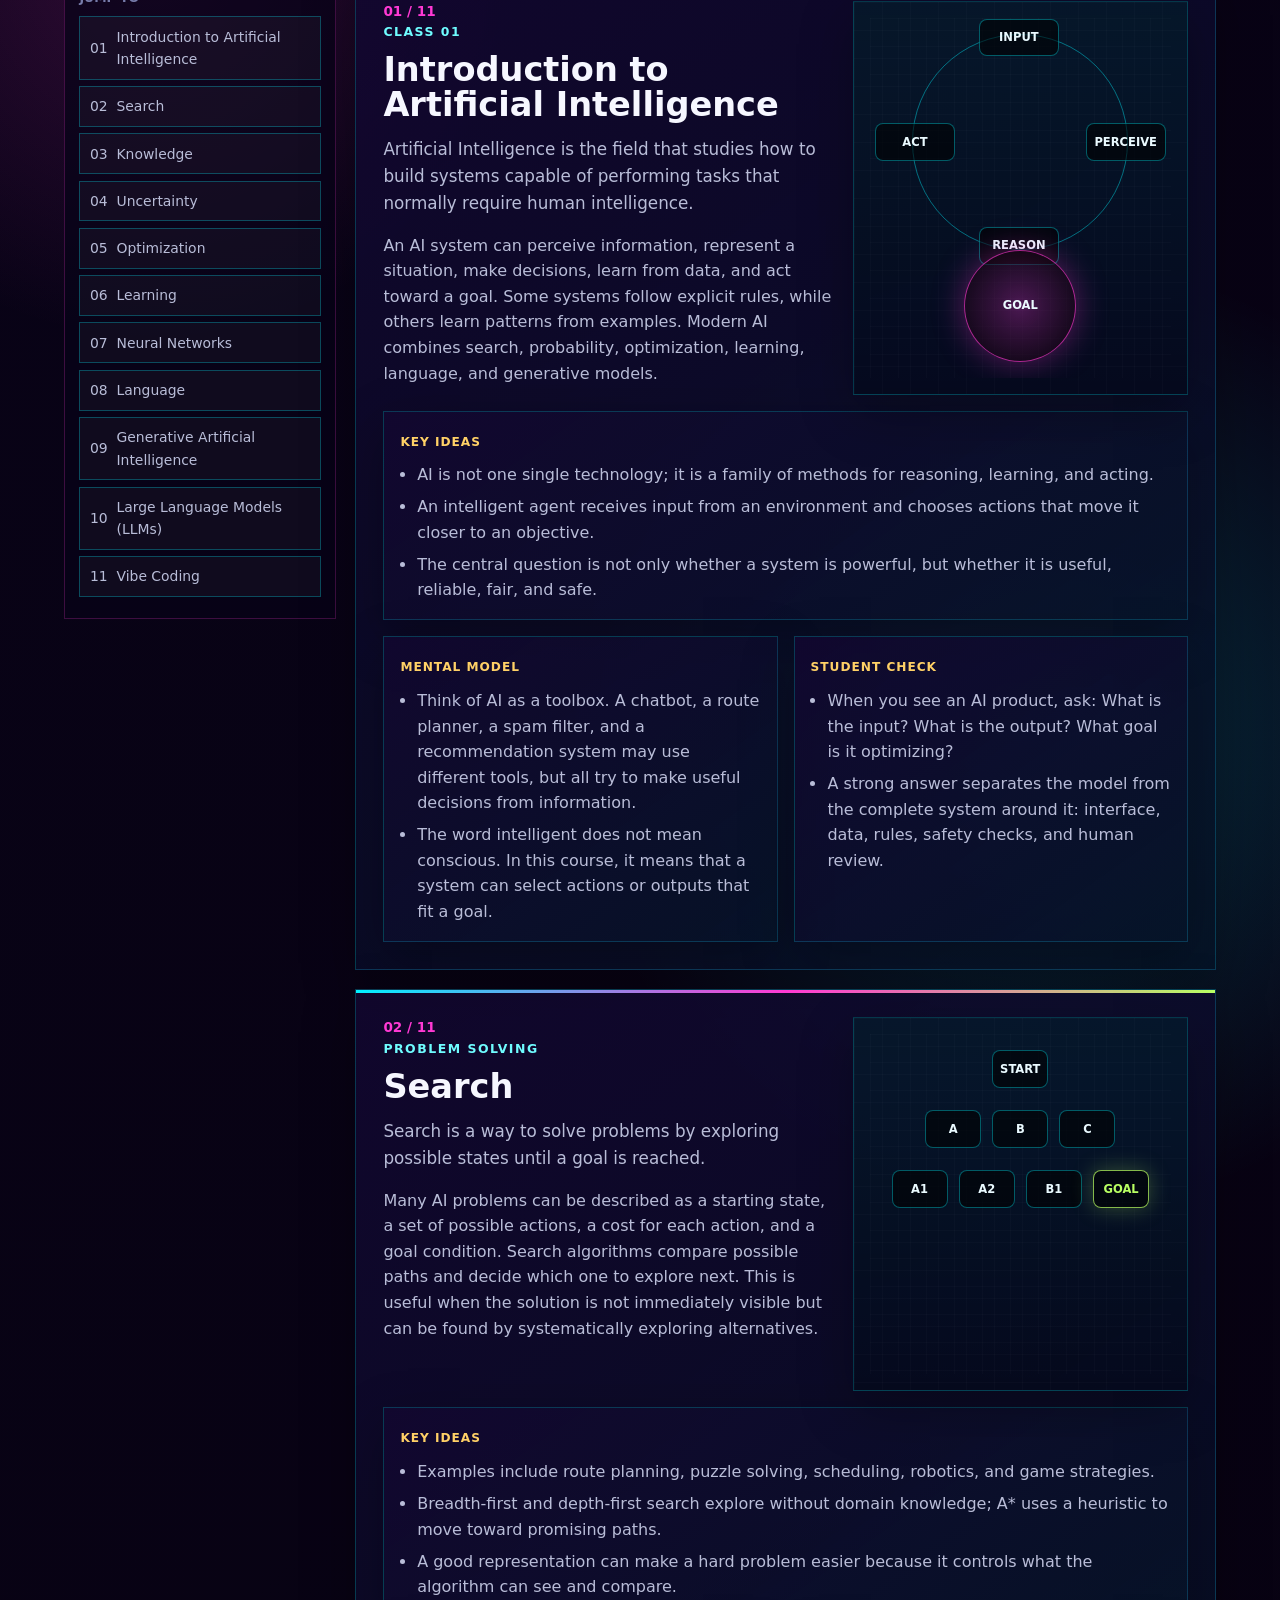
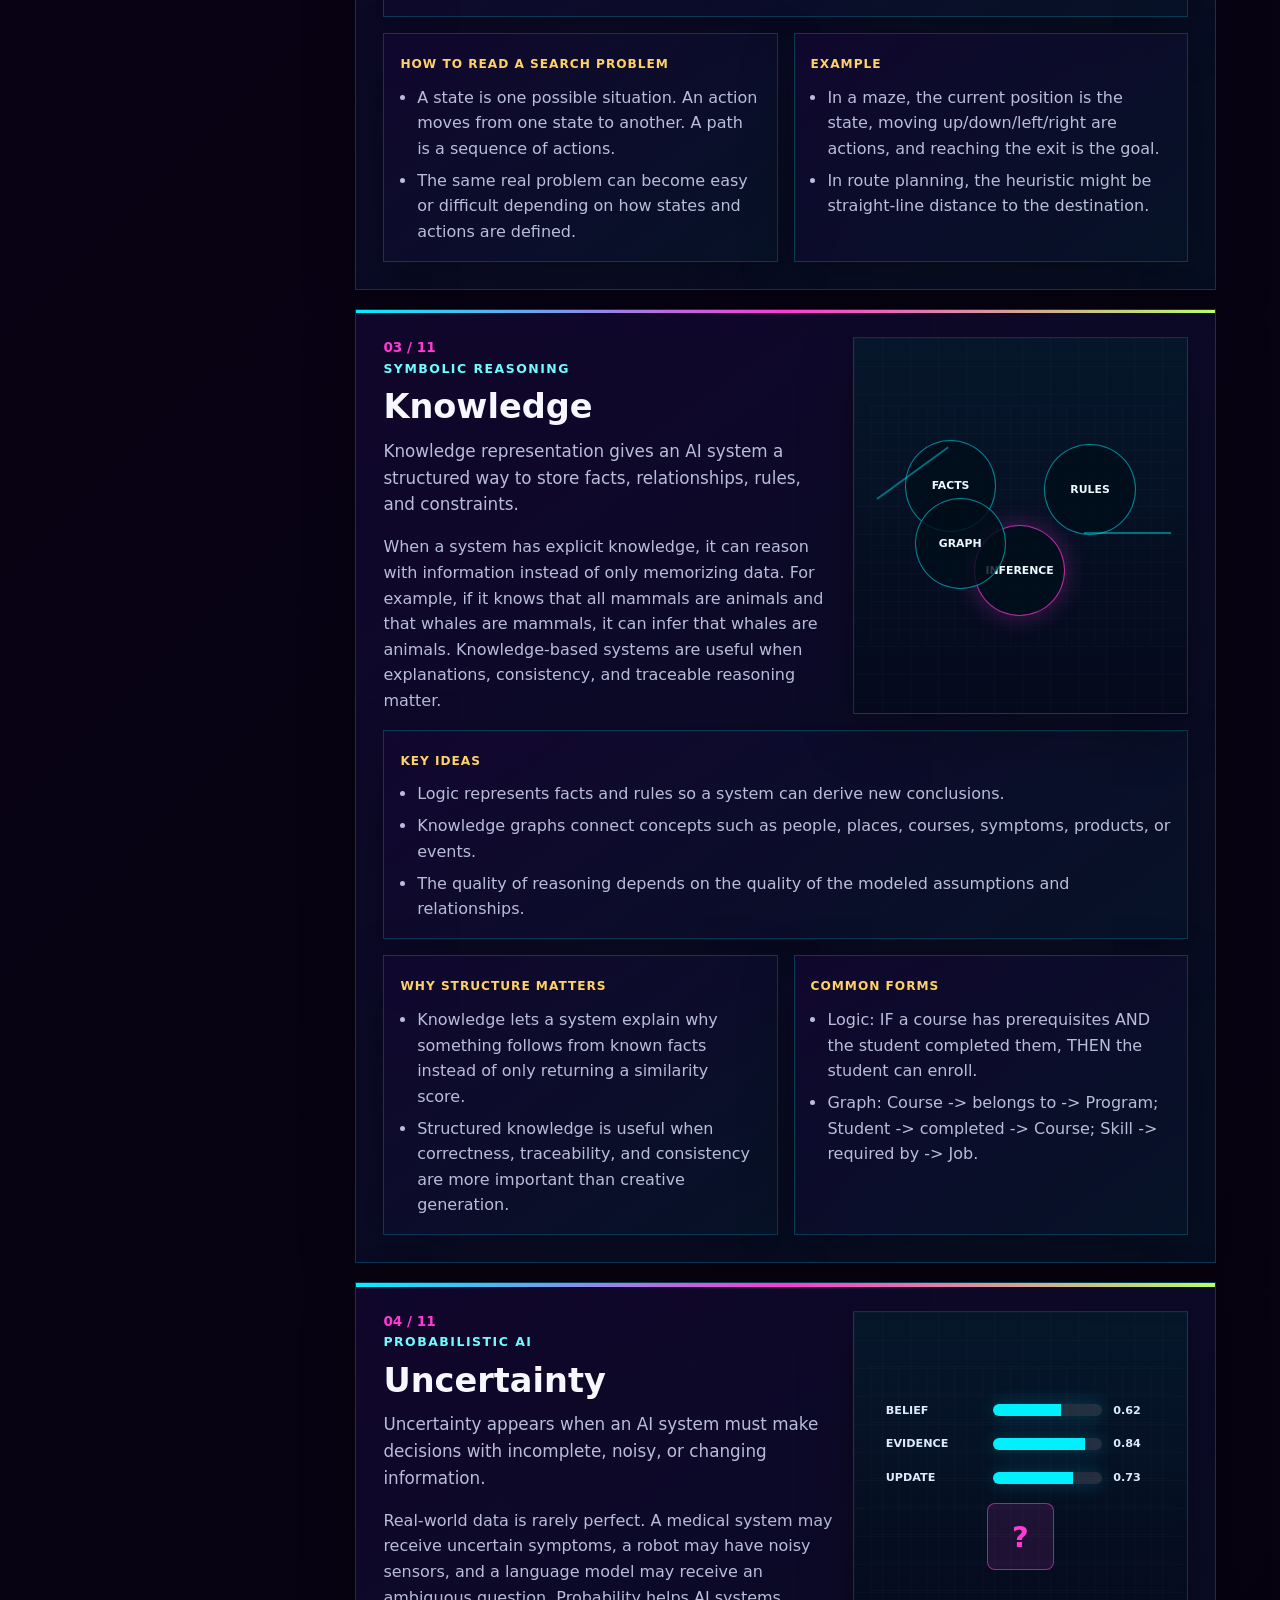
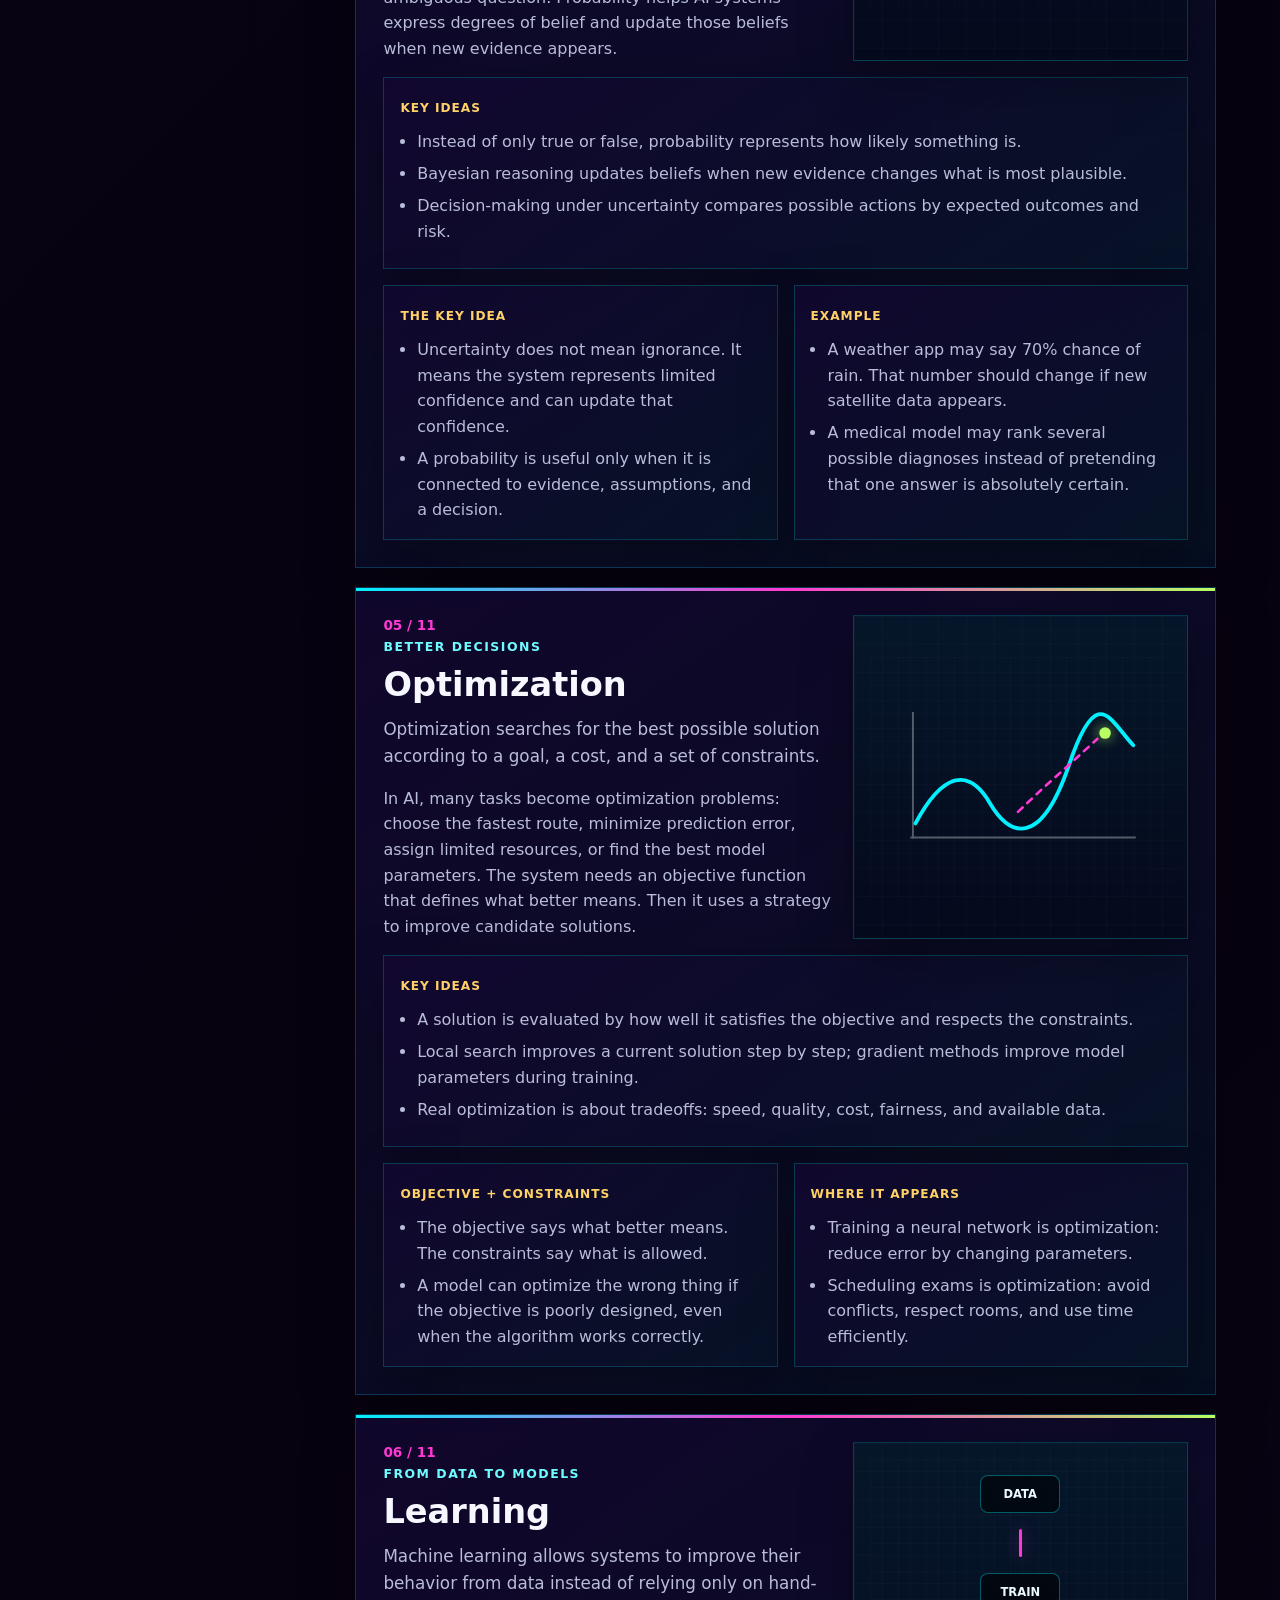
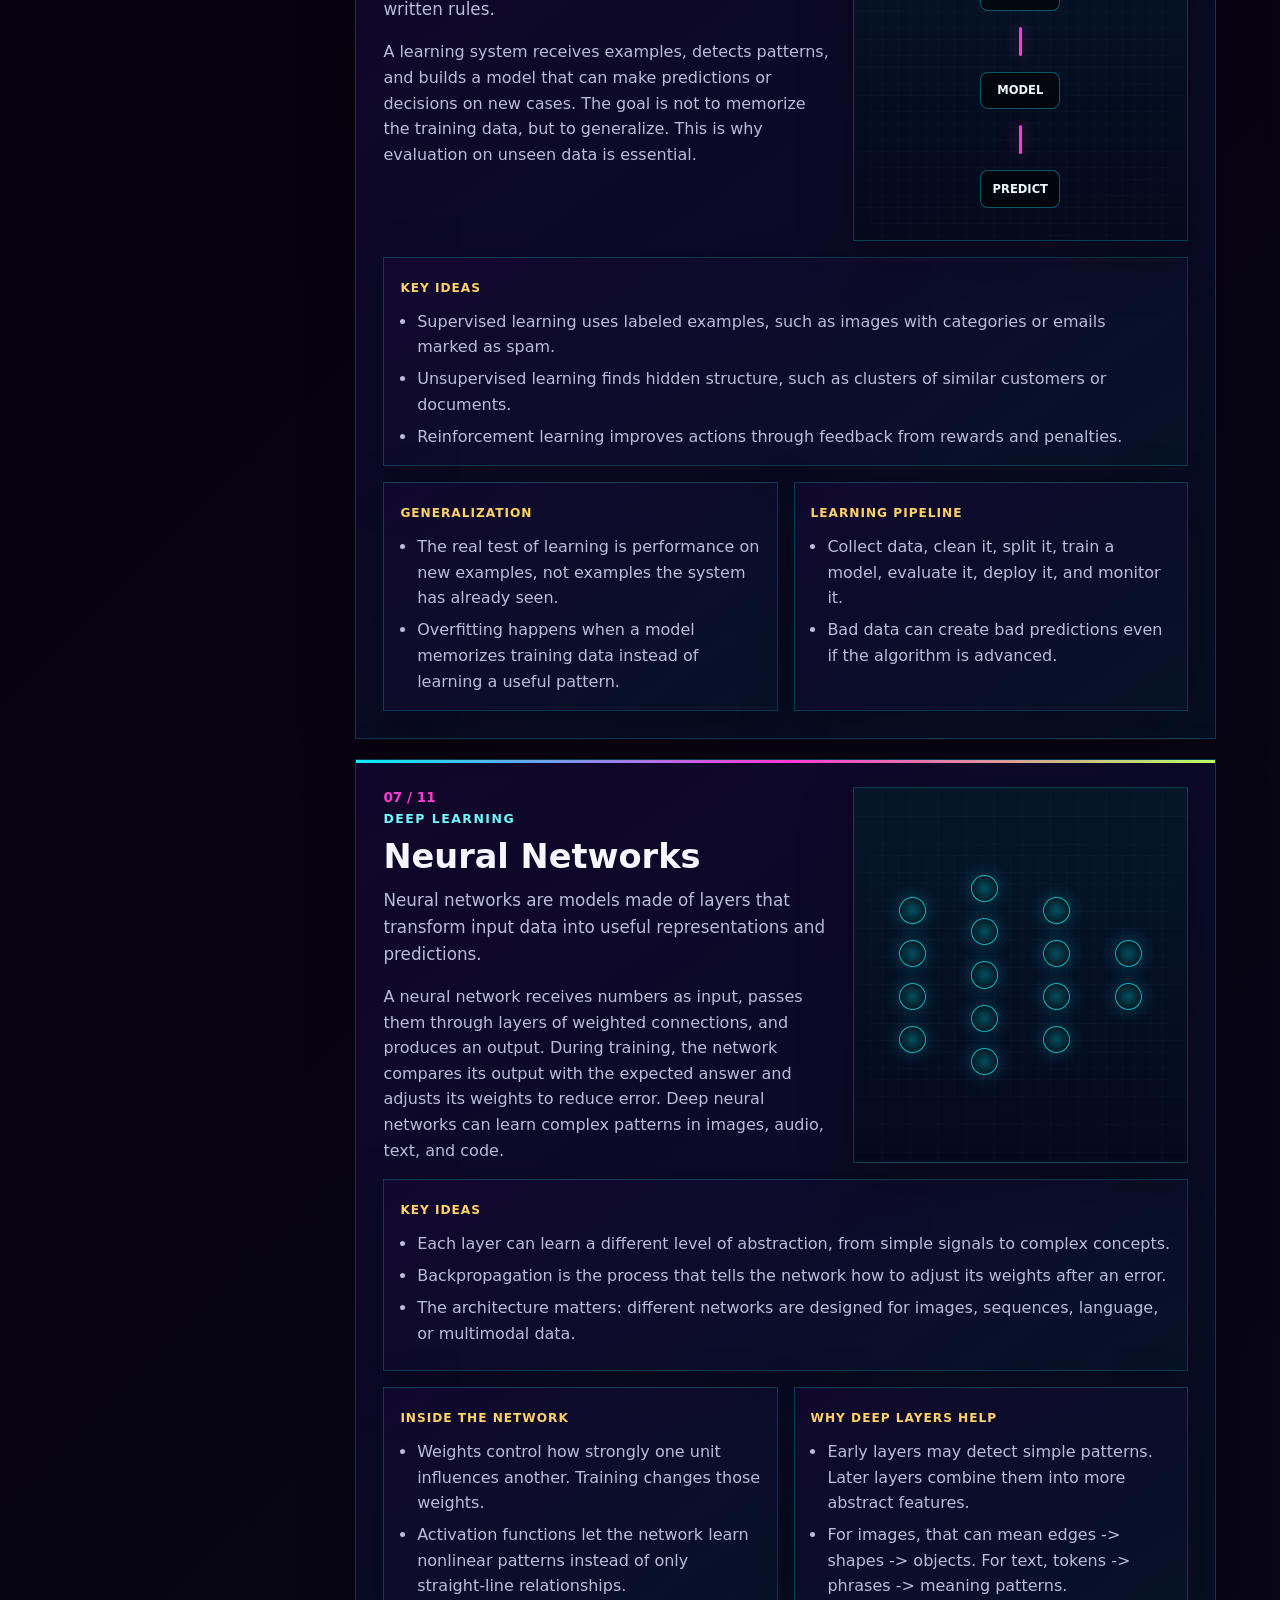
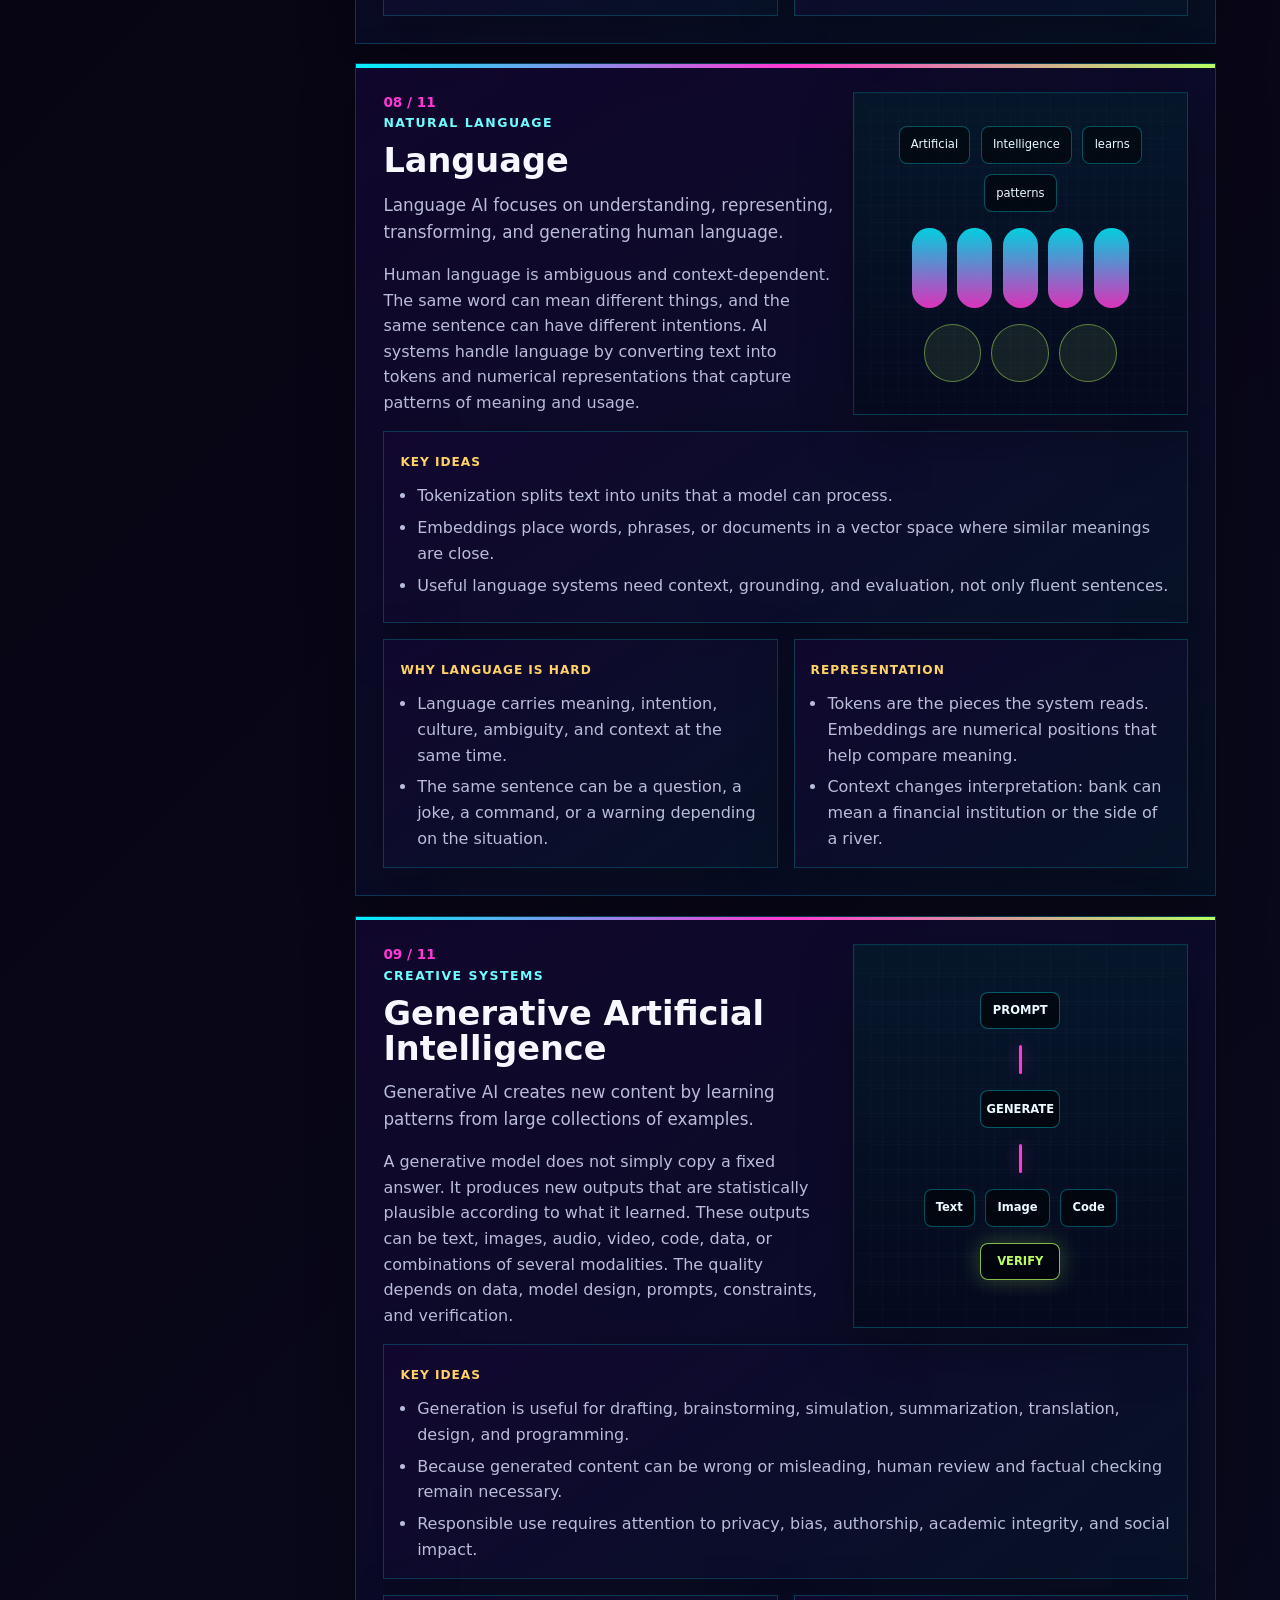
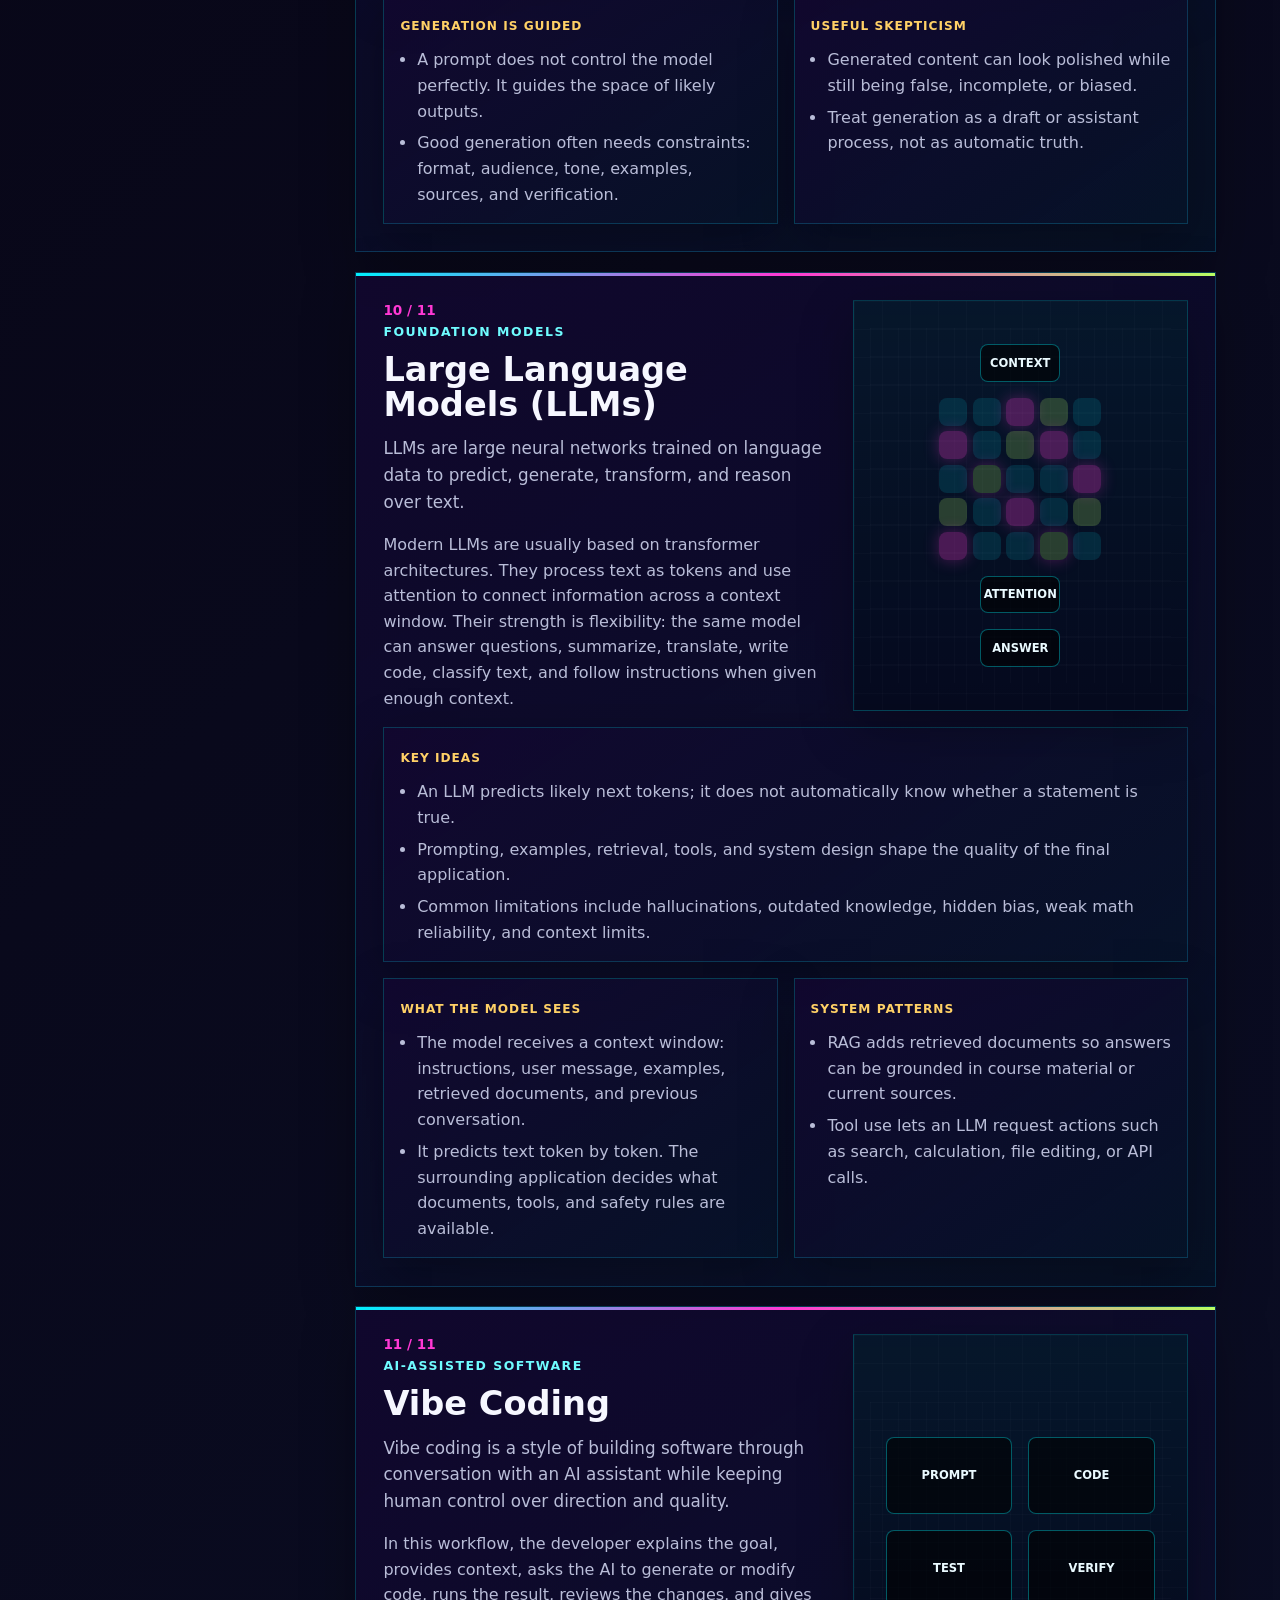
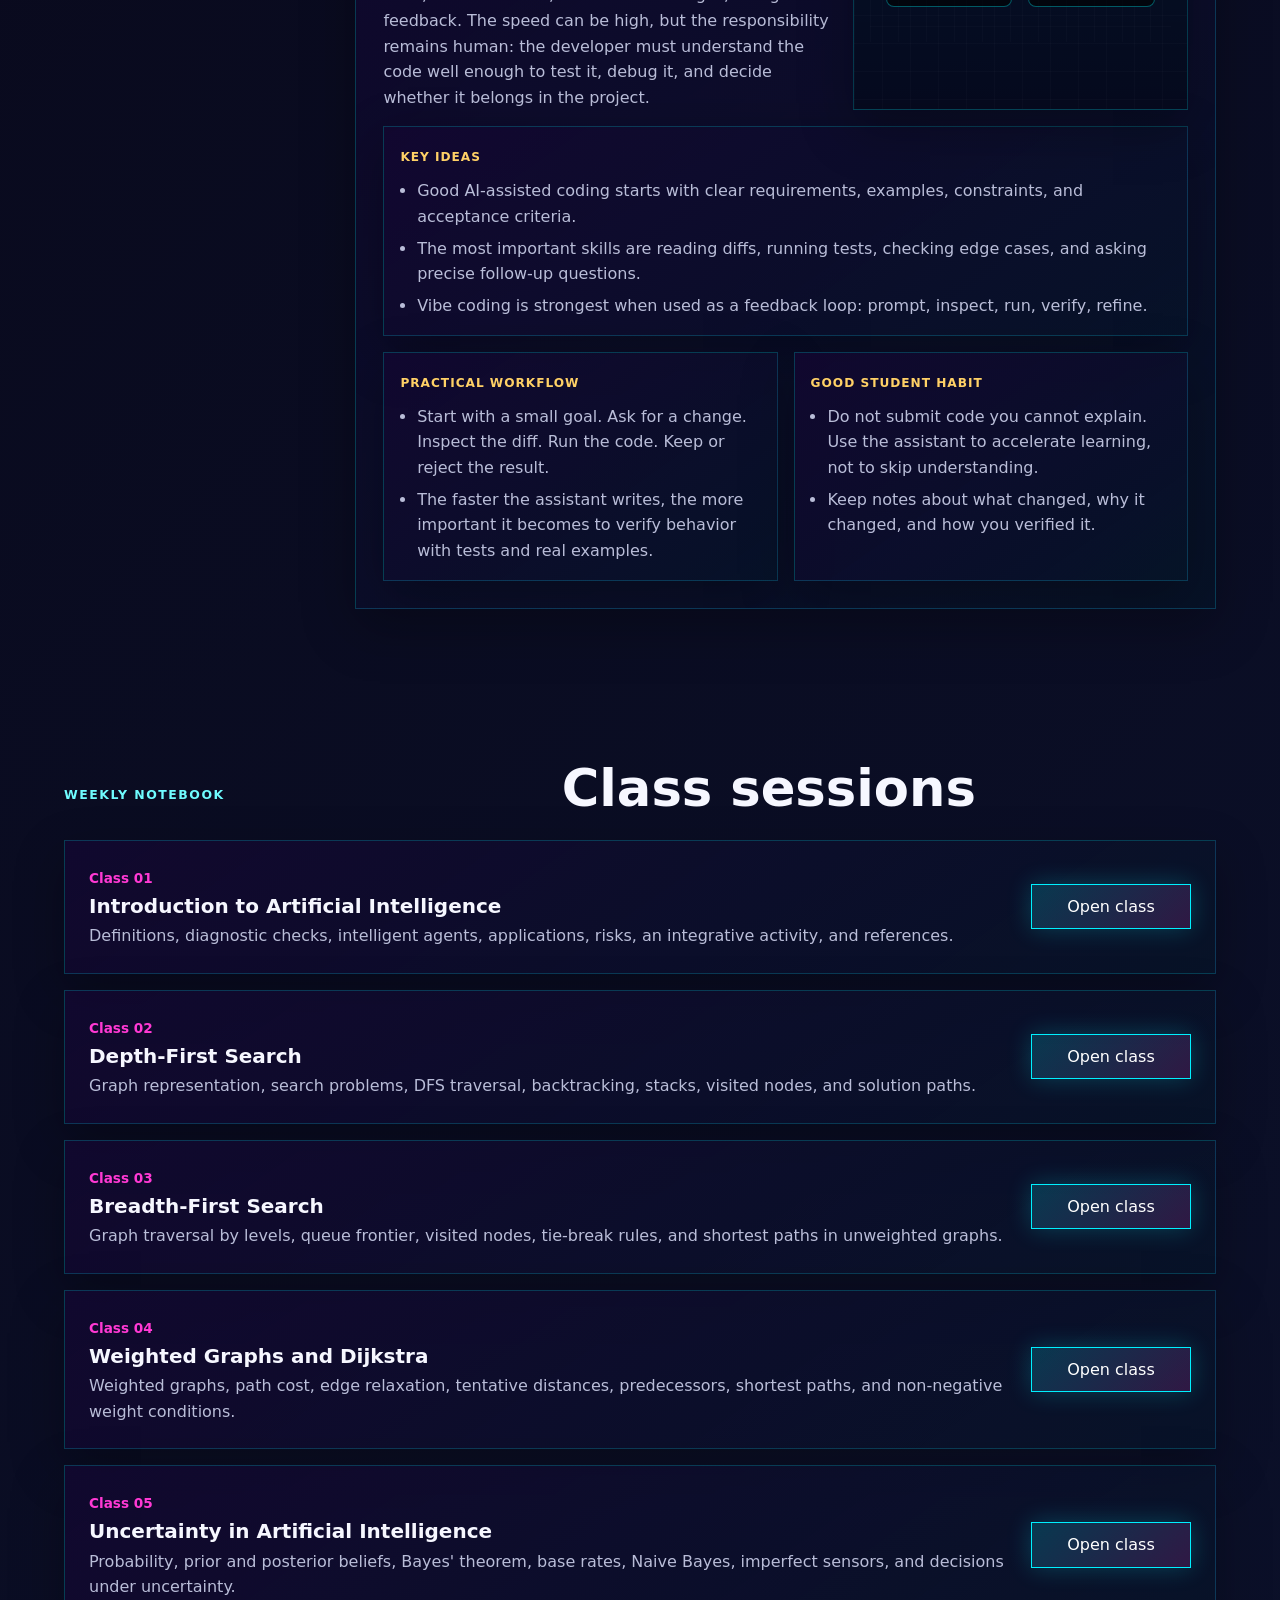
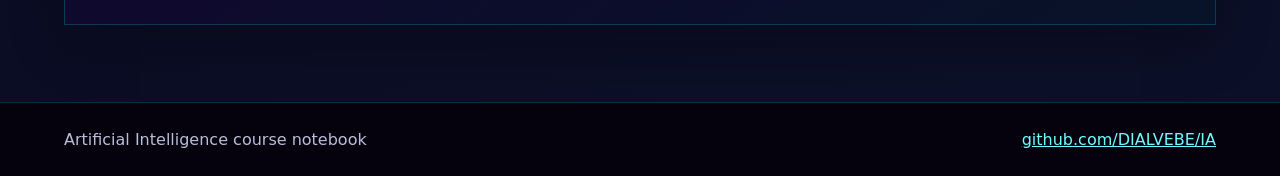
==== commit 3445b295: "Add class 05 uncertainty notebook" ====
--- a/index.html
+++ b/index.html
@@ -134,6 +134,17 @@
             </div>
             <a class="primary-action" href="clases/clase-04/" data-i18n="openSession">Open class</a>
           </article>
+          <article class="session-card">
+            <div>
+              <span class="topic-number" data-i18n="session05Kicker">Class 05</span>
+              <h3 data-i18n="session05Title">Uncertainty in Artificial Intelligence</h3>
+              <p data-i18n="session05Text">
+                Probability, prior and posterior beliefs, Bayes' theorem, base
+                rates, Naive Bayes, imperfect sensors, and decisions under uncertainty.
+              </p>
+            </div>
+            <a class="primary-action" href="clases/clase-05/" data-i18n="openSession">Open class</a>
+          </article>
         </div>
       </section>
     </main>
--- a/styles.css
+++ b/styles.css
@@ -913,6 +913,112 @@
 .dijkstra-rule-diagram {
   grid-template-columns: repeat(2, minmax(0, 1fr));
   min-height: 12rem;
+}
+
+.uncertainty-hero-diagram {
+  display: grid;
+  min-height: clamp(20rem, 52vw, 38rem);
+  place-items: center;
+  overflow: hidden;
+  border: 1px solid rgba(0, 240, 255, 0.22);
+  background:
+    radial-gradient(circle at 28% 22%, rgba(0, 240, 255, 0.22), transparent 28%),
+    radial-gradient(circle at 75% 70%, rgba(255, 57, 212, 0.2), transparent 30%),
+    rgba(5, 10, 28, 0.82);
+  box-shadow: var(--shadow), inset 0 0 72px rgba(0, 240, 255, 0.1);
+  clip-path: polygon(8% 0, 100% 0, 100% 90%, 88% 100%, 0 100%, 0 12%);
+}
+
+.uncertainty-hero-diagram svg,
+.bayes-svg {
+  width: min(100%, 44rem);
+  height: auto;
+}
+
+.prob-node rect,
+.prob-node circle {
+  fill: rgba(5, 10, 28, 0.92);
+  stroke: rgba(0, 240, 255, 0.65);
+  stroke-width: 2;
+}
+
+.prob-node.is-posterior rect,
+.prob-node.is-posterior circle {
+  stroke: rgba(185, 255, 99, 0.9);
+}
+
+.prob-node.is-risk rect {
+  stroke: rgba(255, 209, 102, 0.9);
+}
+
+.prob-node text,
+.bayes-svg text {
+  fill: #eafaff;
+  font-weight: 900;
+  text-anchor: middle;
+}
+
+.prob-node .muted-label,
+.bayes-svg .muted-label {
+  fill: rgba(220, 236, 255, 0.74);
+  font-size: 0.82rem;
+}
+
+.prob-arrow {
+  fill: none;
+  stroke: rgba(0, 240, 255, 0.72);
+  stroke-width: 3;
+  marker-end: url(#arrowhead);
+}
+
+.prob-formula {
+  display: block;
+  margin: 0.9rem 0;
+  padding: 0.9rem;
+  overflow-x: auto;
+  border: 1px solid rgba(0, 240, 255, 0.18);
+  background: rgba(0, 0, 0, 0.34);
+  color: var(--cyan-2);
+  font-family: "JetBrains Mono", "SFMono-Regular", Consolas, monospace;
+  font-size: clamp(0.86rem, 1.8vw, 1rem);
+  font-weight: 800;
+  white-space: nowrap;
+}
+
+.probability-scale {
+  display: grid;
+  gap: 0.75rem;
+  margin: 1rem 0;
+}
+
+.probability-scale .scale-track {
+  position: relative;
+  height: 0.85rem;
+  overflow: hidden;
+  border-radius: 999px;
+  background: linear-gradient(90deg, var(--pink), var(--amber), var(--lime));
+}
+
+.probability-scale .scale-labels {
+  display: flex;
+  justify-content: space-between;
+  gap: 0.7rem;
+  color: var(--muted);
+  font-size: 0.8rem;
+  font-weight: 800;
+}
+
+.bayes-flow,
+.decision-flow {
+  grid-template-columns: repeat(5, minmax(0, 1fr));
+  min-height: 11rem;
+}
+
+.boxes-diagram,
+.medical-diagram,
+.robot-diagram,
+.network-diagram {
+  min-height: 17rem;
 }
 
 .callout,
@@ -1612,7 +1718,22 @@
 
   .dfs-rule-diagram,
   .bfs-rule-diagram,
-  .dijkstra-rule-diagram {
+  .dijkstra-rule-diagram,
+  .bayes-flow,
+  .decision-flow {
     grid-template-columns: 1fr;
   }
-}
+
+  .uncertainty-hero-diagram {
+    min-height: 17rem;
+    clip-path: none;
+  }
+
+  .uncertainty-hero-diagram svg {
+    min-width: 24rem;
+  }
+
+  .prob-formula {
+    font-size: 0.8rem;
+  }
+}
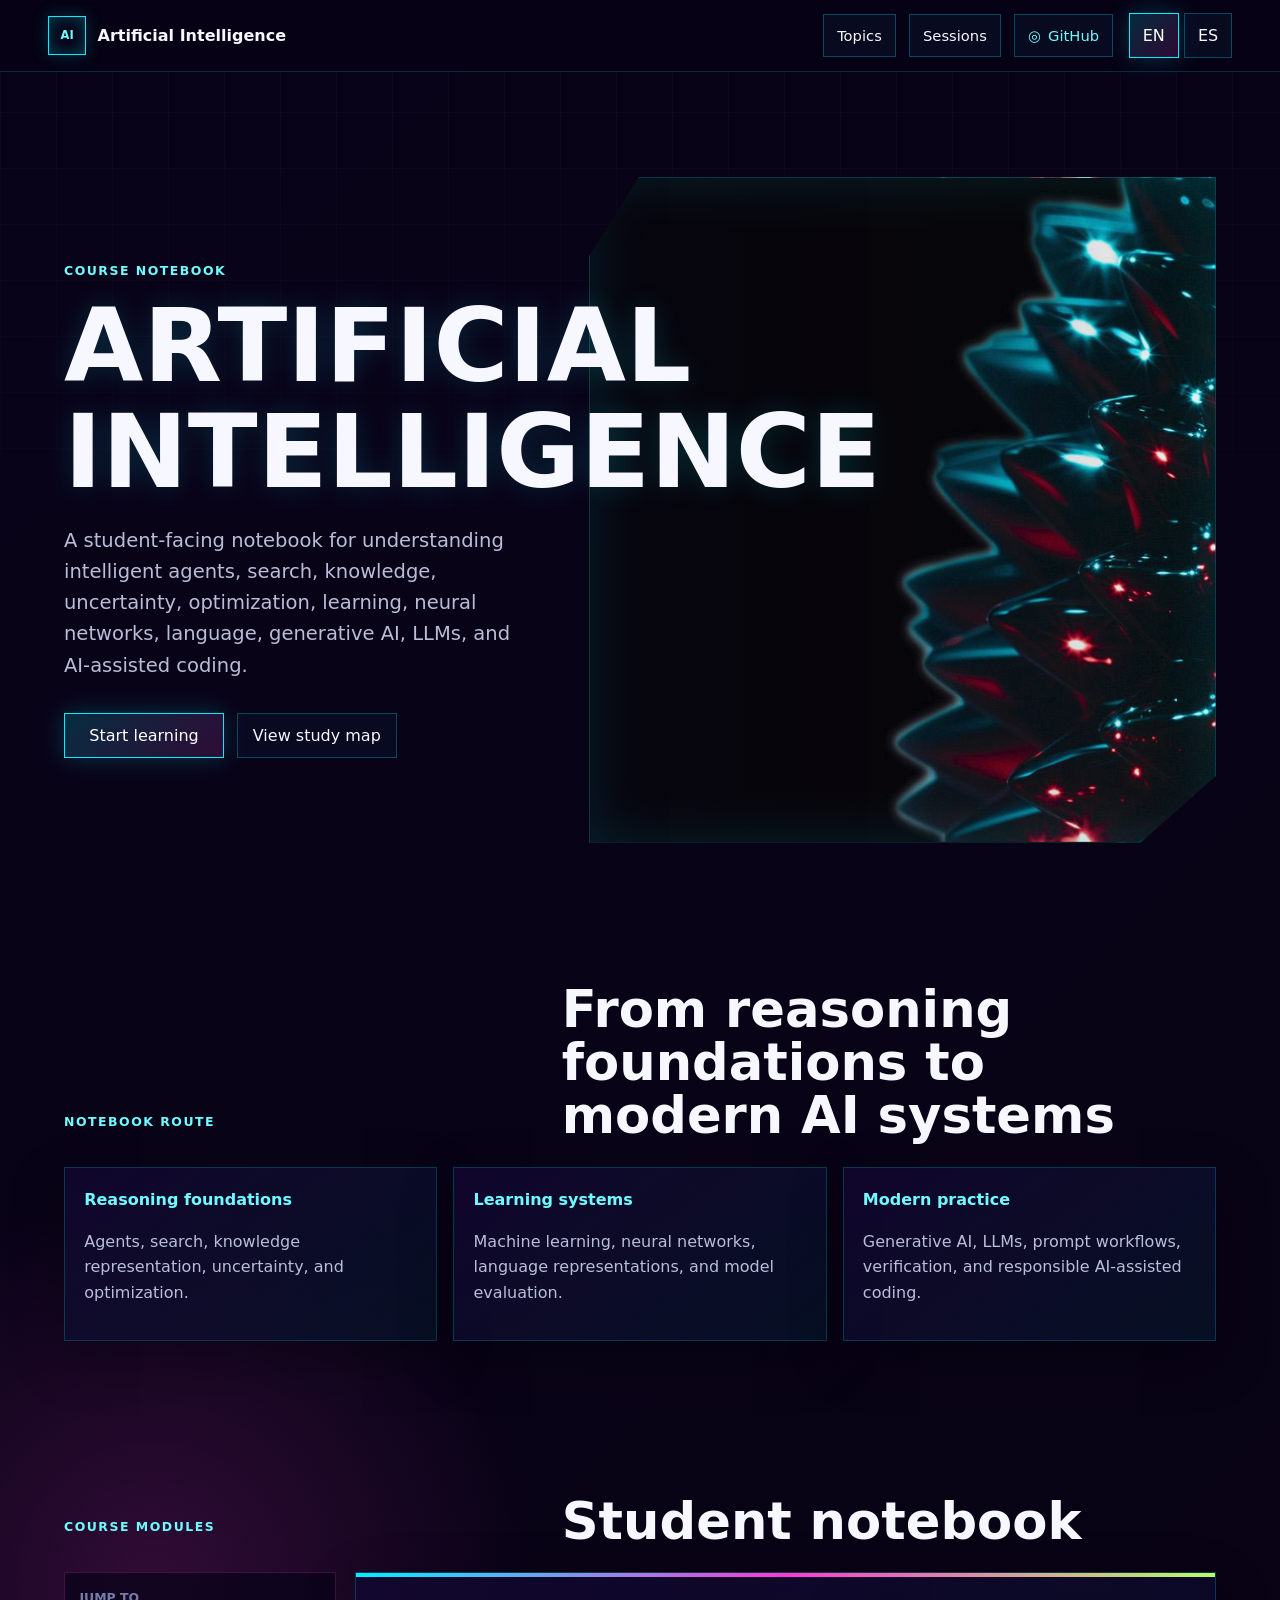
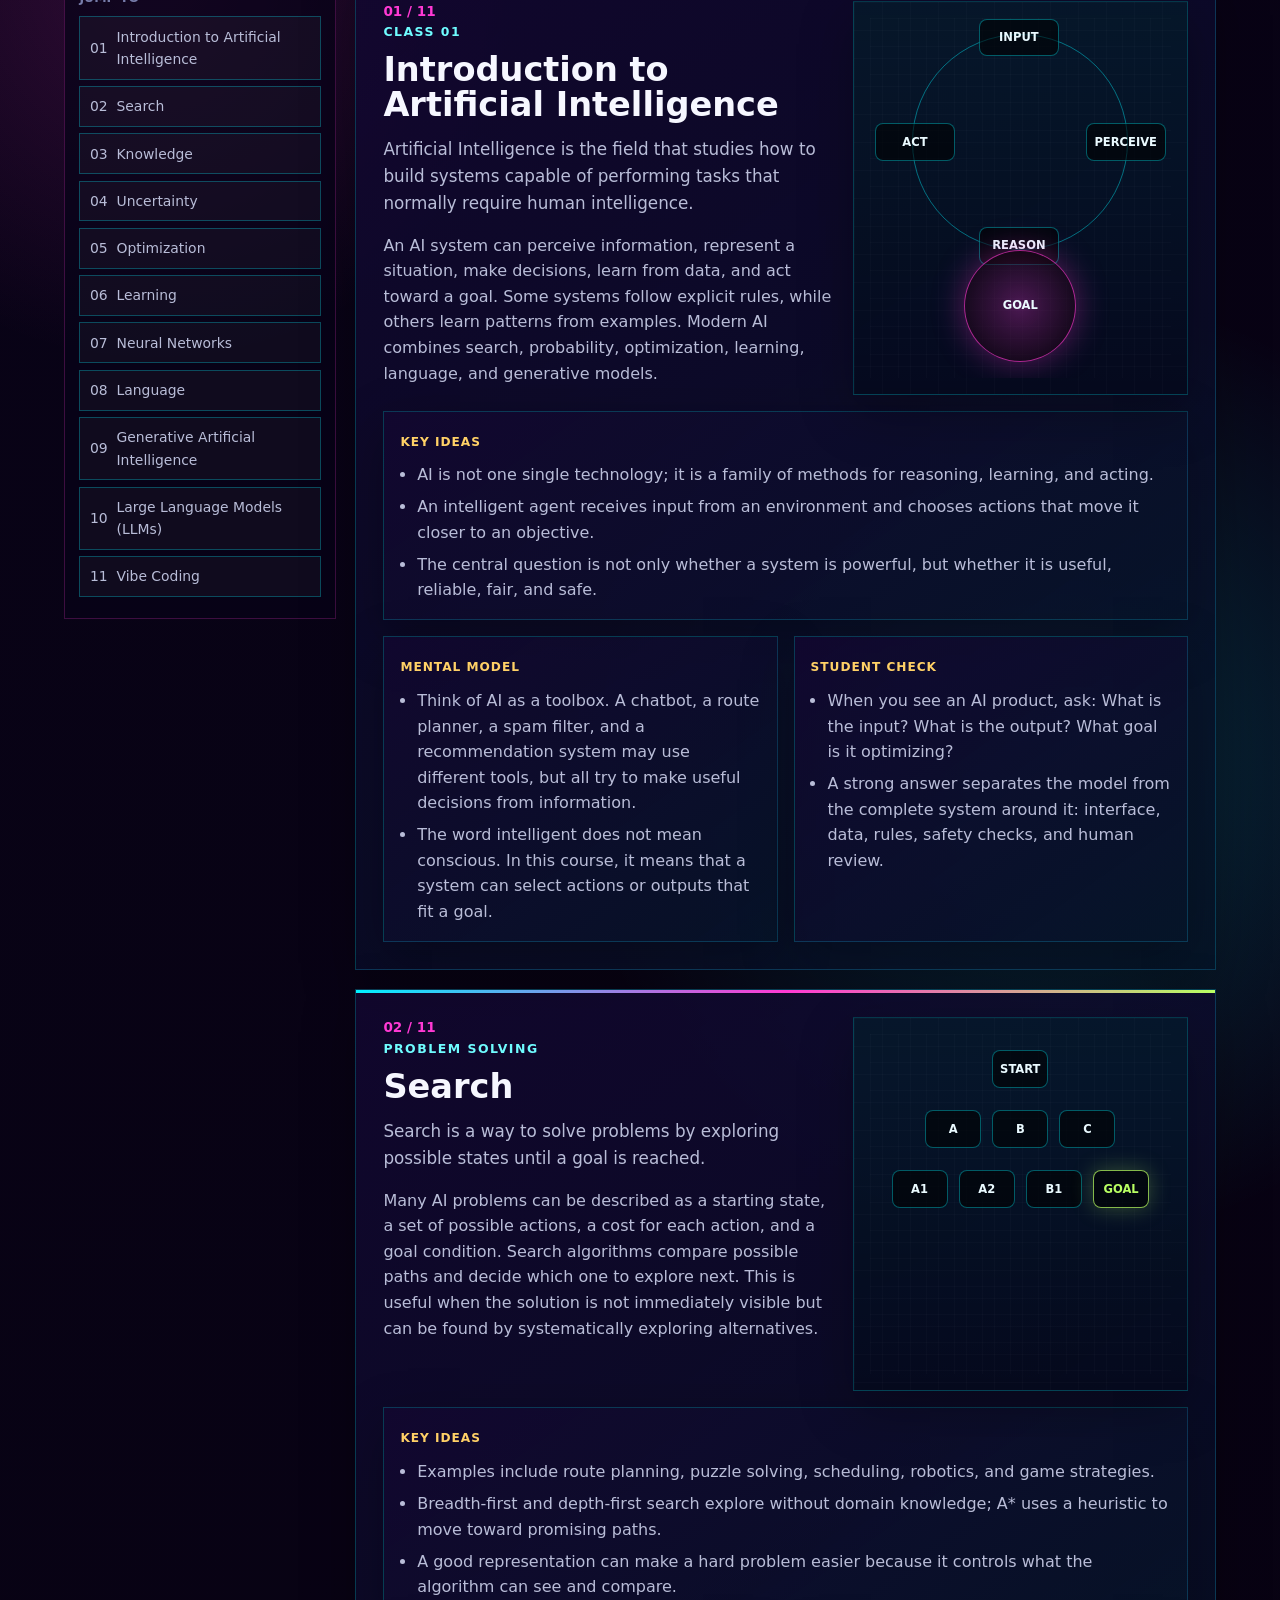
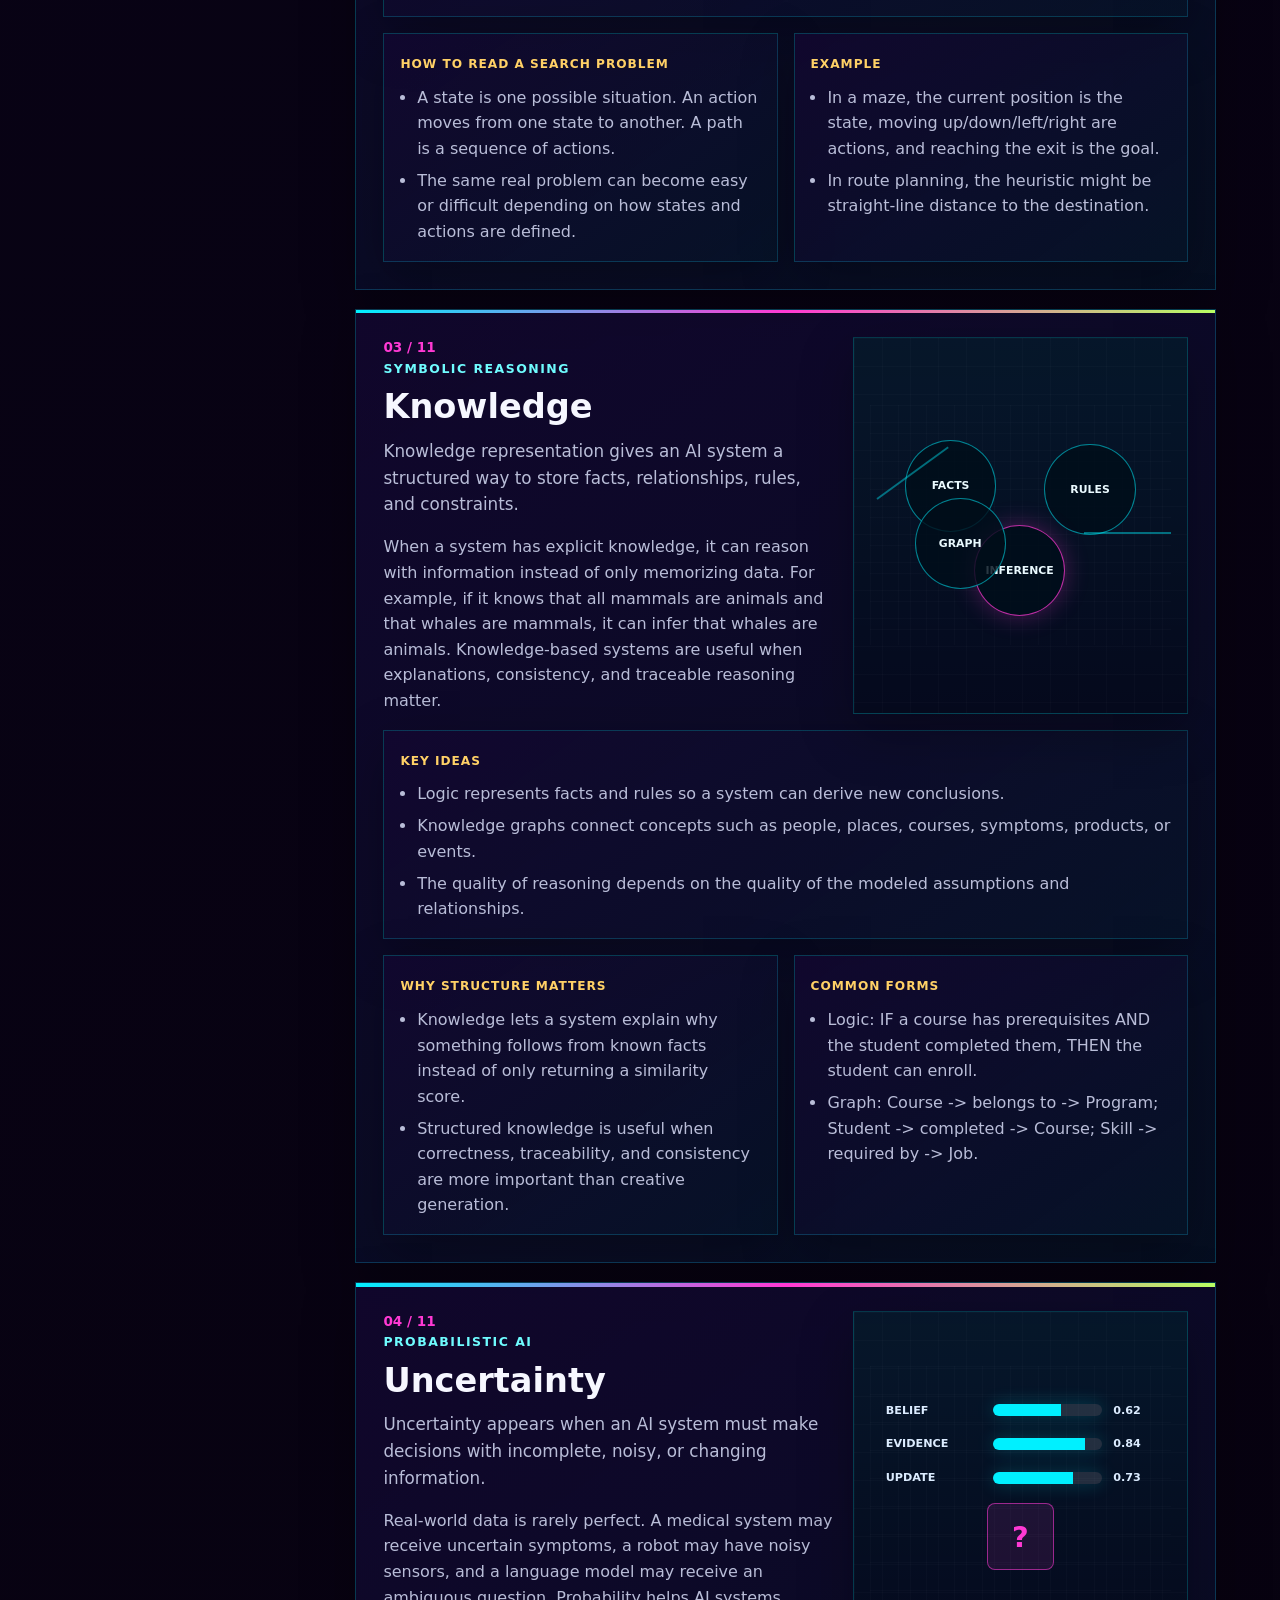
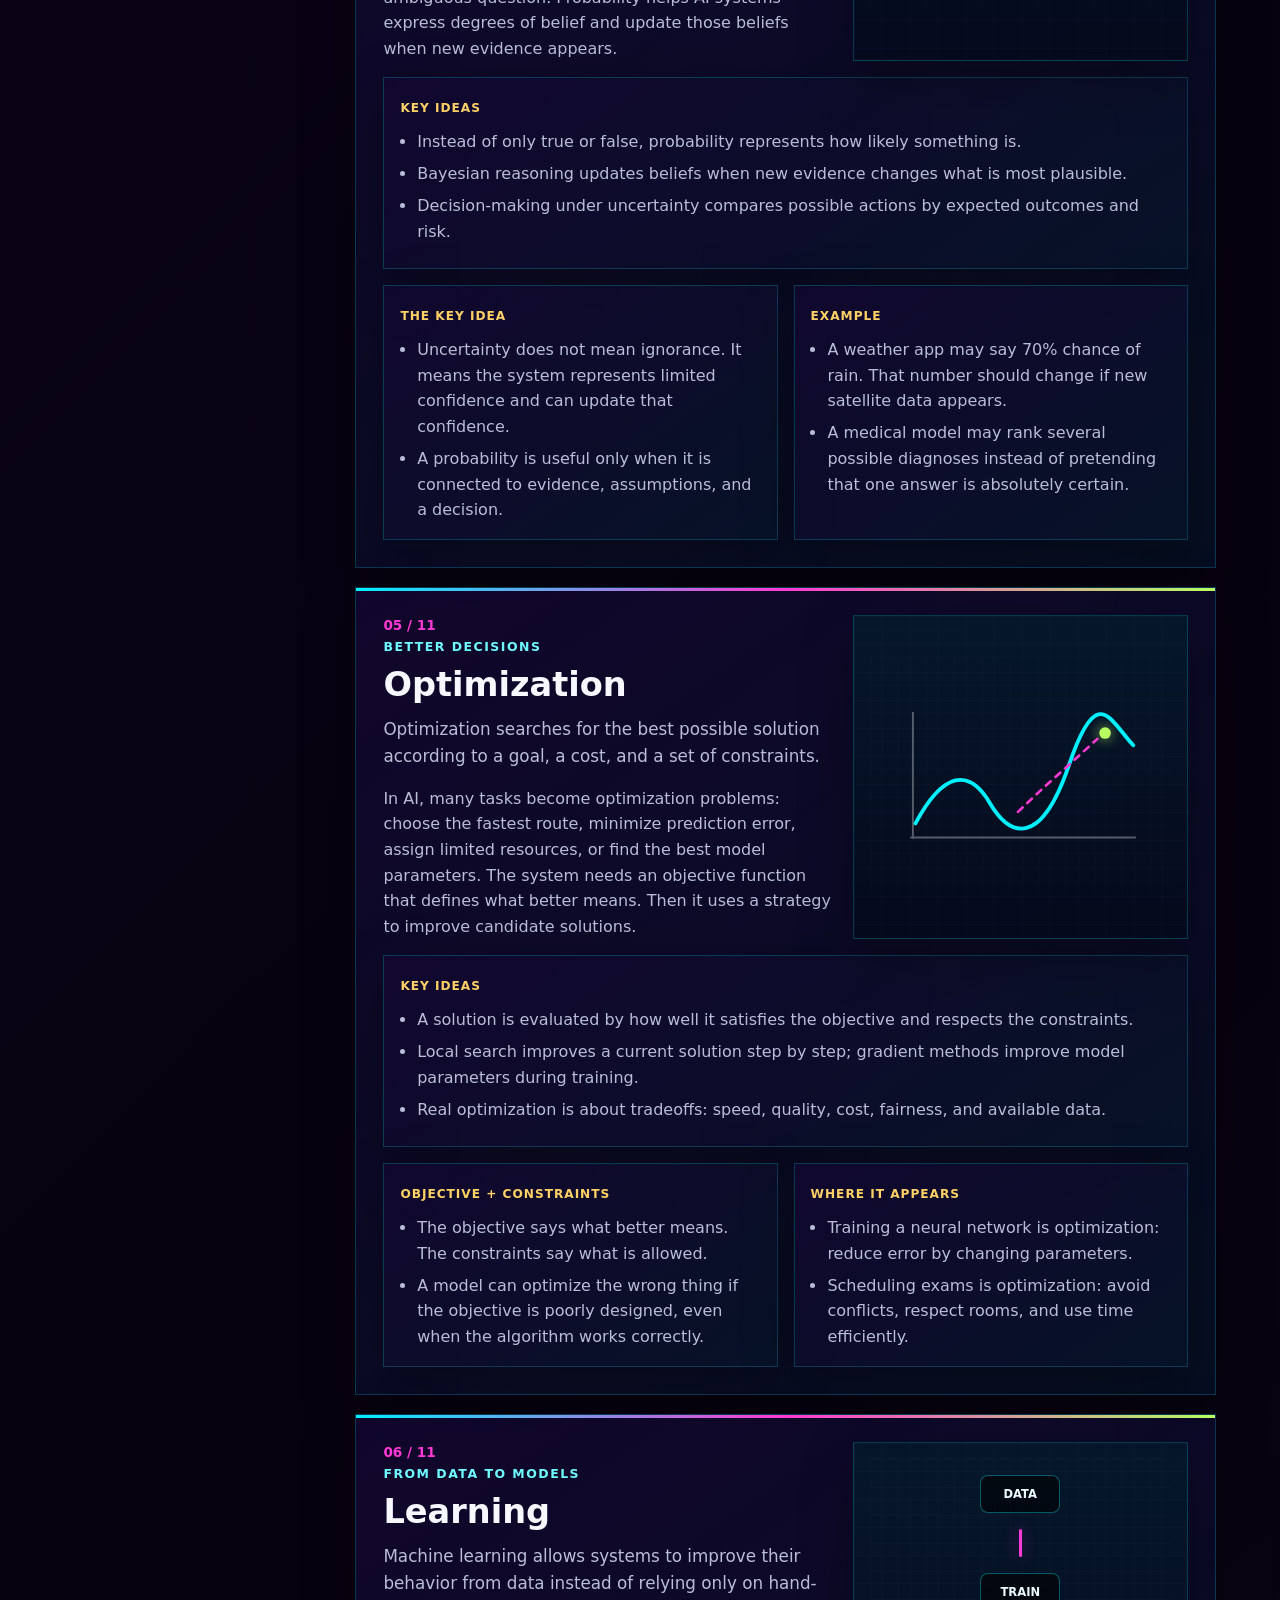
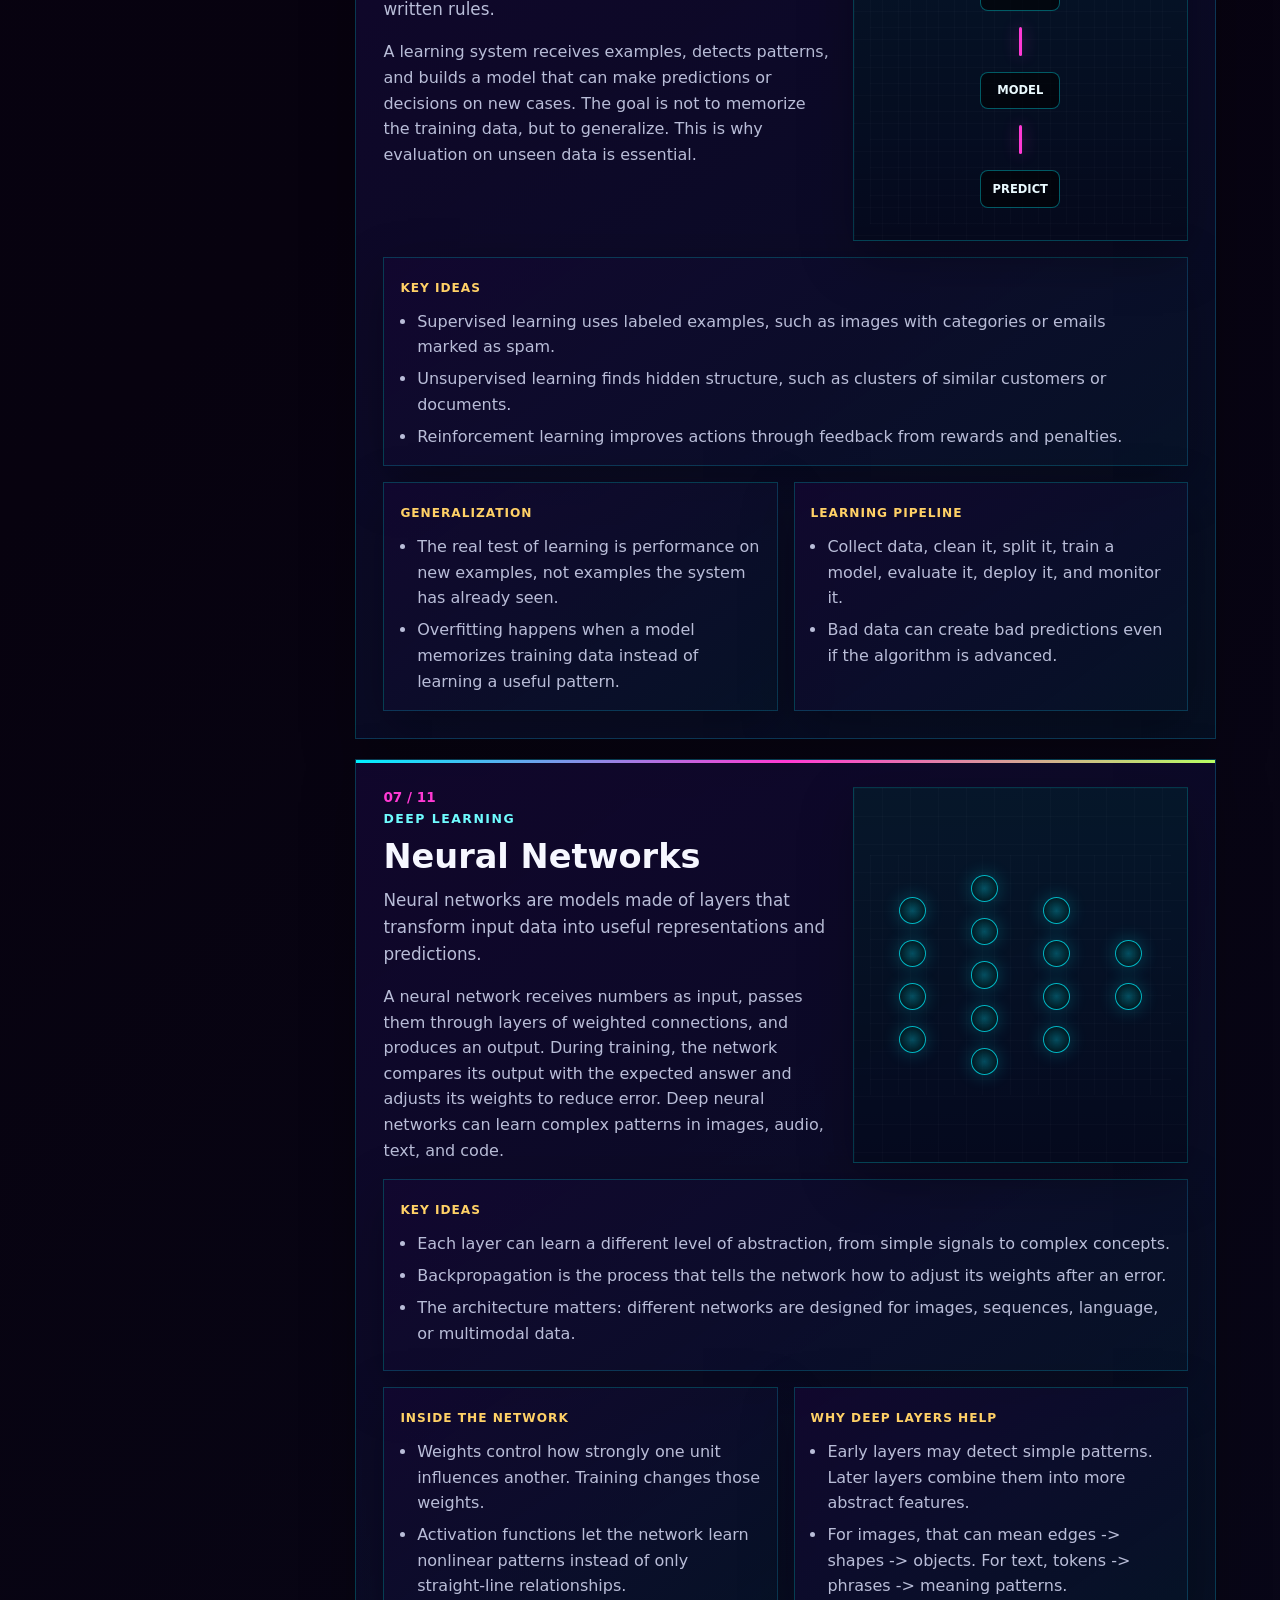
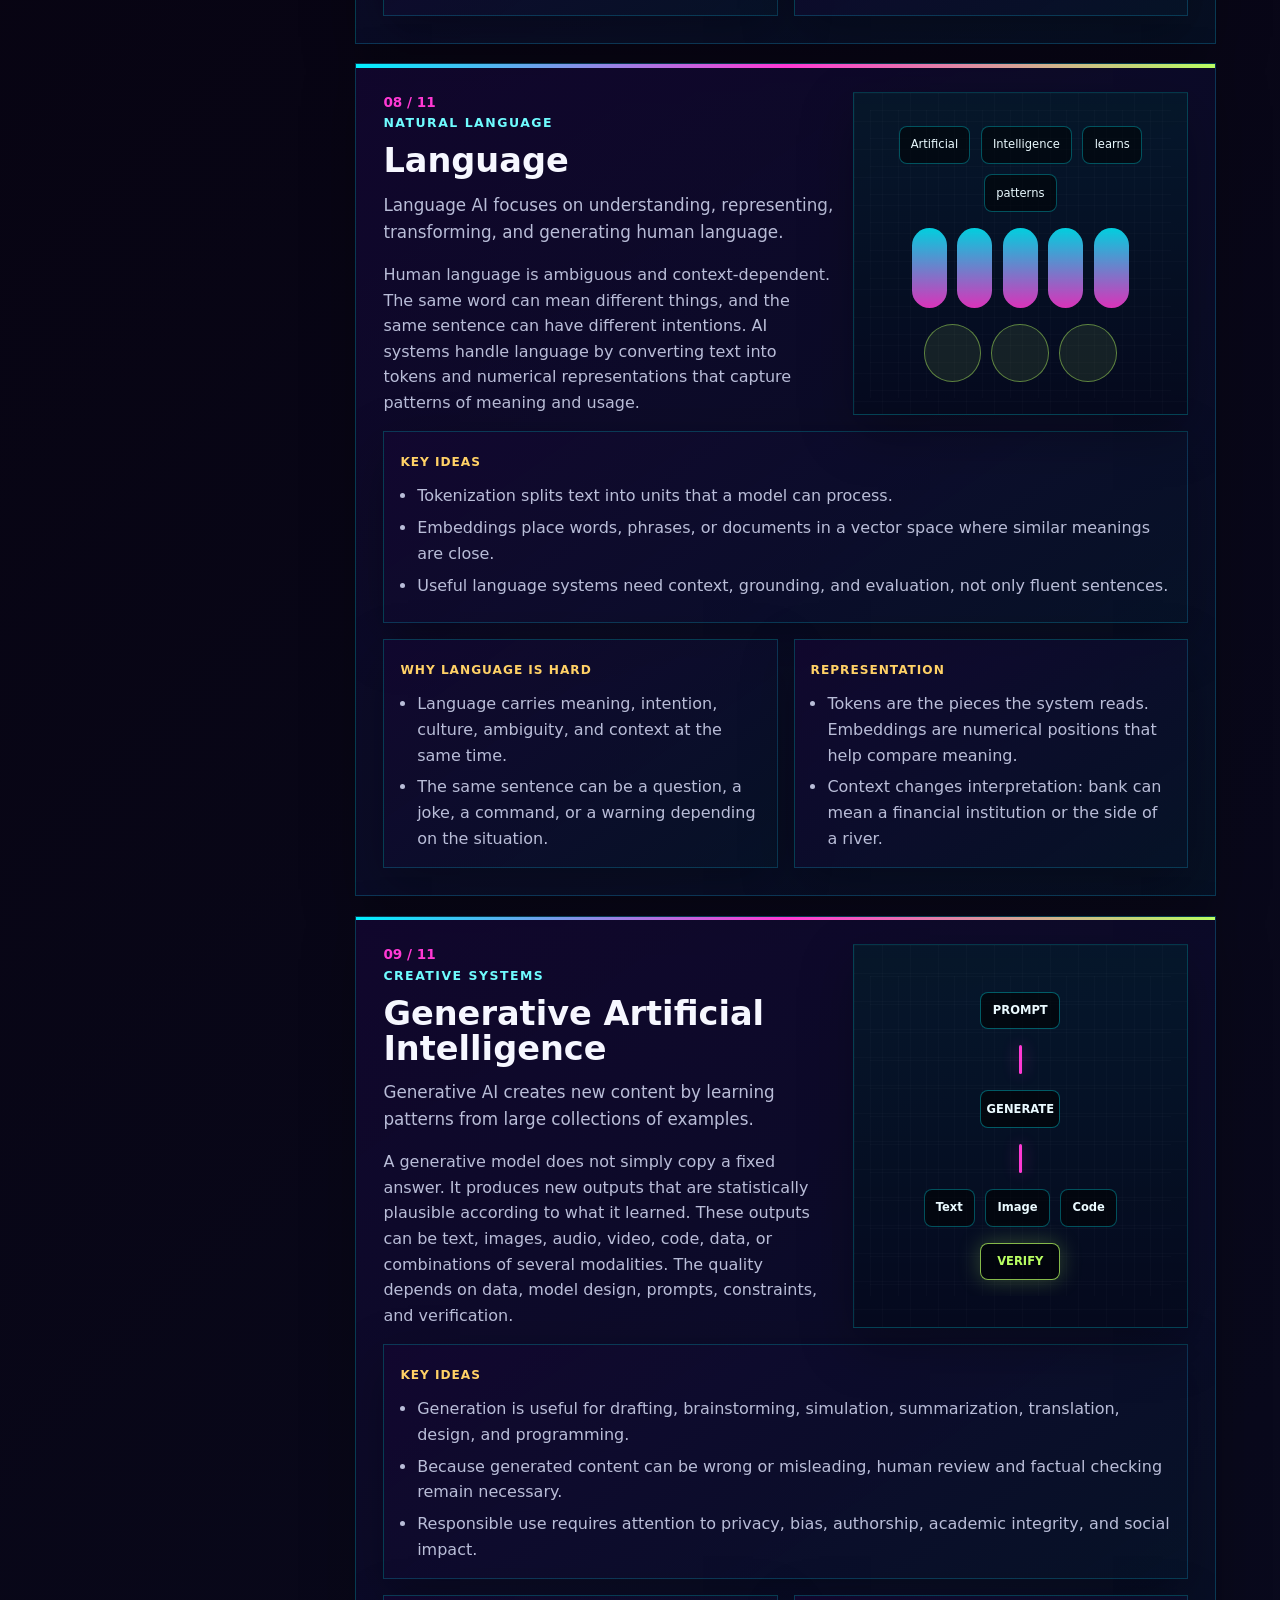
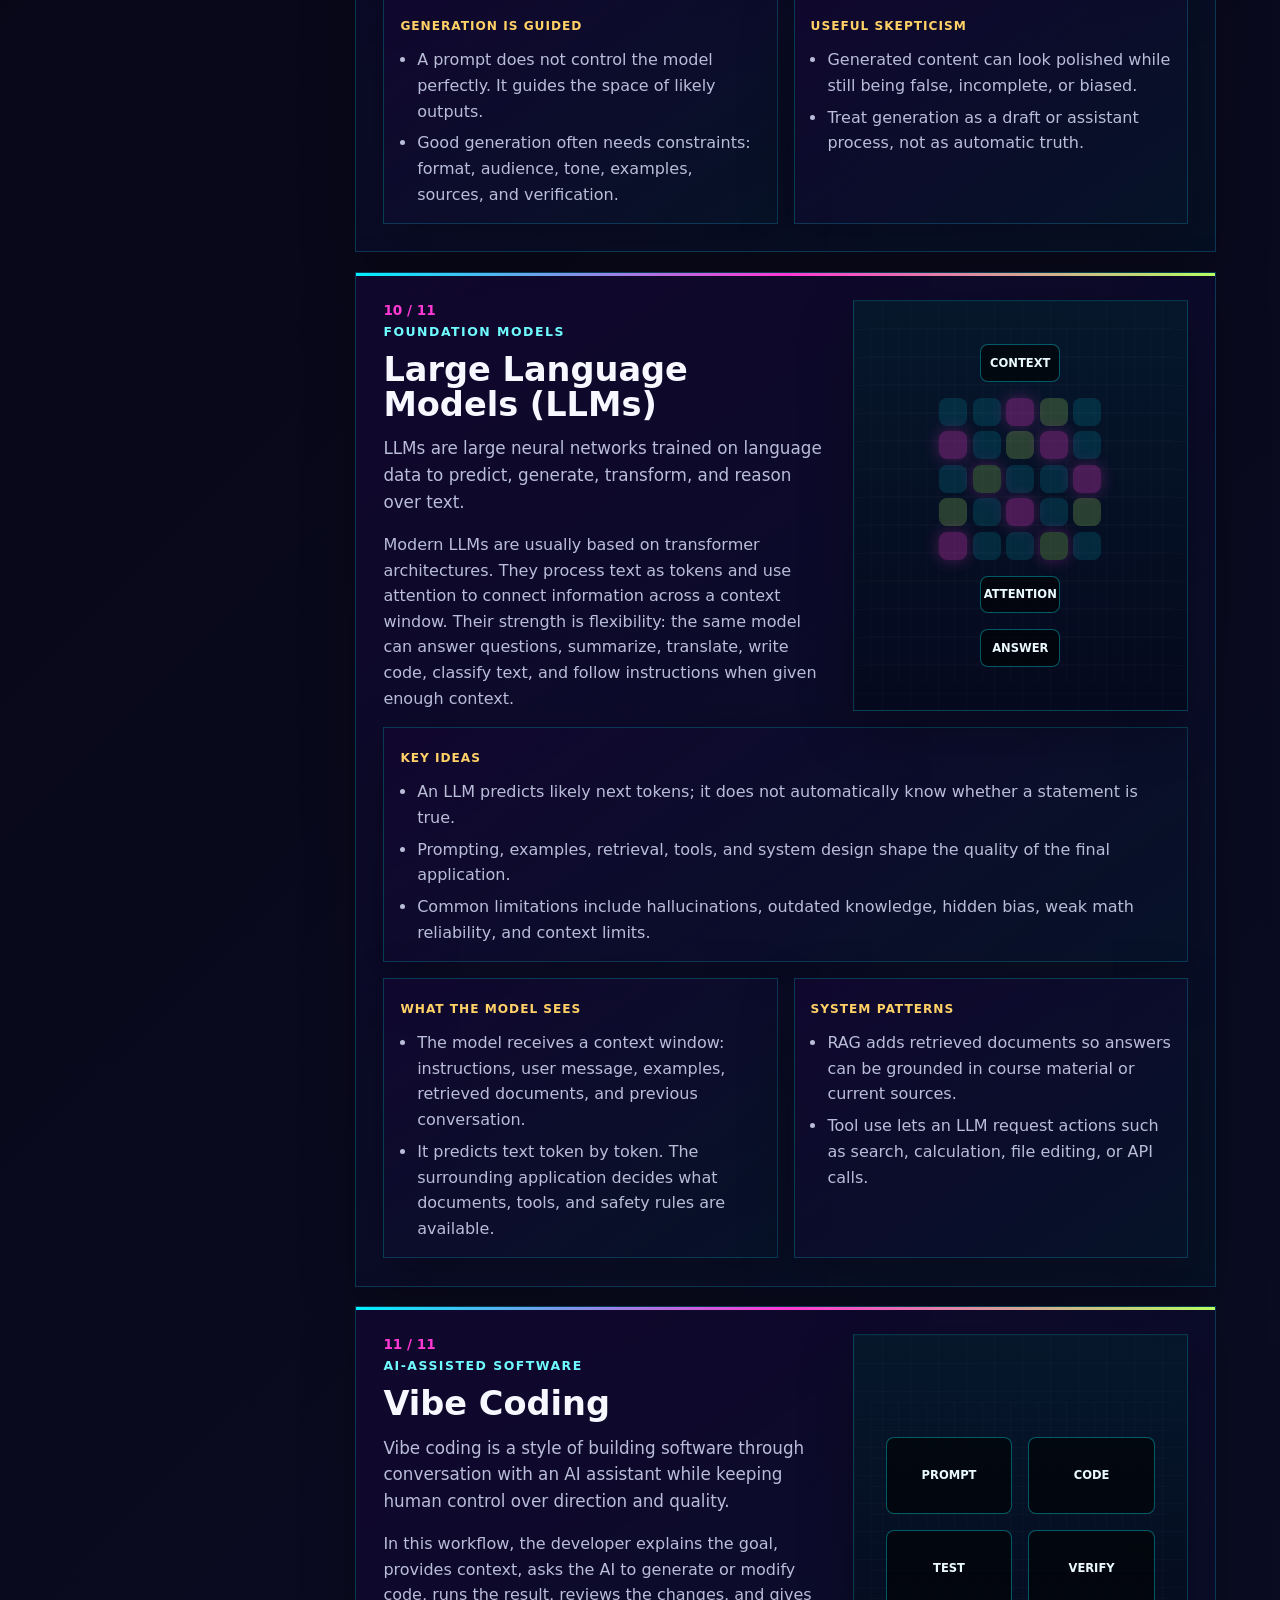
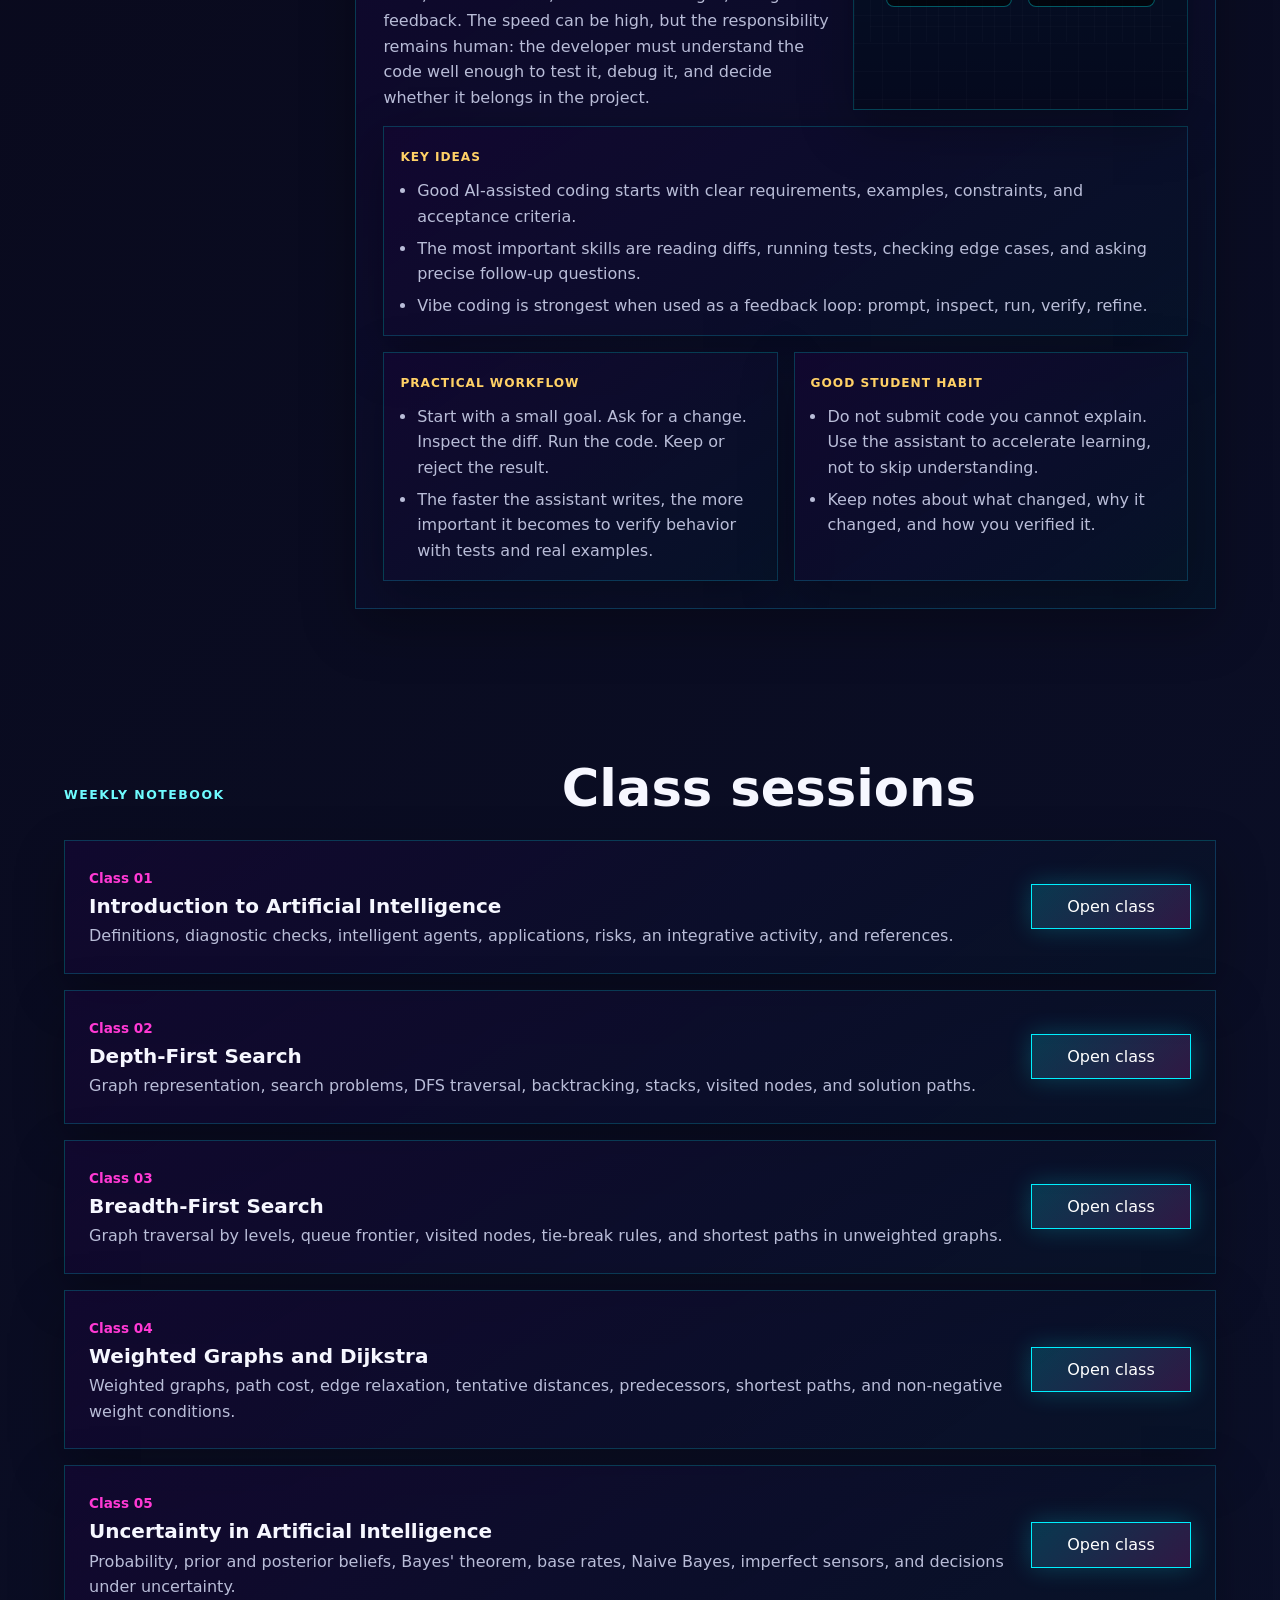
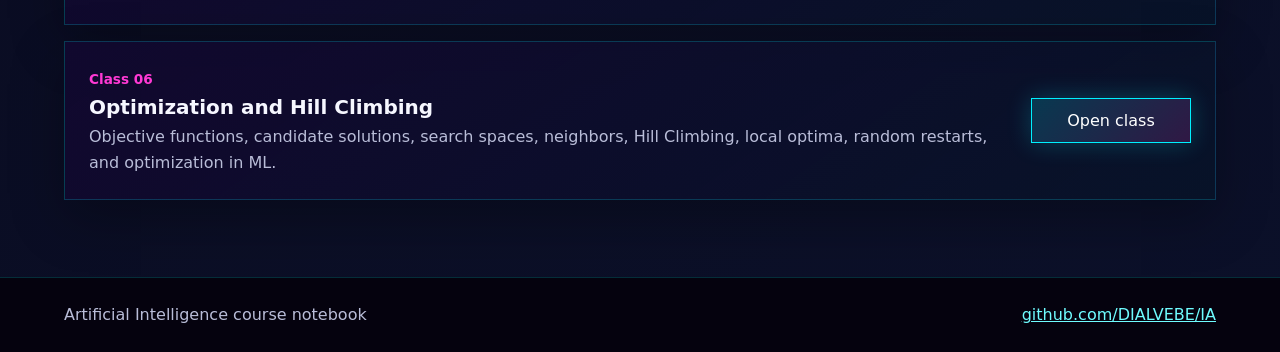
==== commit c43b3254: "Add class 06 optimization notebook" ====
--- a/index.html
+++ b/index.html
@@ -145,6 +145,17 @@
             </div>
             <a class="primary-action" href="clases/clase-05/" data-i18n="openSession">Open class</a>
           </article>
+          <article class="session-card">
+            <div>
+              <span class="topic-number" data-i18n="session06Kicker">Class 06</span>
+              <h3 data-i18n="session06Title">Optimization and Hill Climbing</h3>
+              <p data-i18n="session06Text">
+                Objective functions, candidate solutions, search spaces, neighbors,
+                Hill Climbing, local optima, random restarts, and optimization in ML.
+              </p>
+            </div>
+            <a class="primary-action" href="clases/clase-06/" data-i18n="openSession">Open class</a>
+          </article>
         </div>
       </section>
     </main>
--- a/styles.css
+++ b/styles.css
@@ -985,6 +985,39 @@
   white-space: nowrap;
 }
 
+.code-copy-wrap {
+  position: relative;
+  margin: 1rem 0;
+}
+
+.code-copy-wrap pre {
+  margin: 0;
+  padding-top: 3.15rem;
+}
+
+.copy-code-button {
+  position: absolute;
+  top: 0.7rem;
+  right: 0.7rem;
+  z-index: 2;
+  min-height: 2rem;
+  padding: 0.35rem 0.65rem;
+  border: 1px solid rgba(0, 240, 255, 0.42);
+  background: rgba(5, 10, 28, 0.92);
+  color: var(--cyan-2);
+  font-size: 0.76rem;
+  font-weight: 900;
+  letter-spacing: 0;
+  text-transform: uppercase;
+  cursor: pointer;
+}
+
+.copy-code-button:hover,
+.copy-code-button:focus-visible {
+  border-color: rgba(185, 255, 99, 0.78);
+  color: var(--lime);
+}
+
 .probability-scale {
   display: grid;
   gap: 0.75rem;
@@ -1019,6 +1052,84 @@
 .robot-diagram,
 .network-diagram {
   min-height: 17rem;
+}
+
+.optimization-hero-diagram {
+  display: grid;
+  min-height: clamp(20rem, 52vw, 38rem);
+  place-items: center;
+  overflow: hidden;
+  border: 1px solid rgba(0, 240, 255, 0.22);
+  background:
+    radial-gradient(circle at 26% 24%, rgba(185, 255, 99, 0.2), transparent 28%),
+    radial-gradient(circle at 78% 68%, rgba(255, 57, 212, 0.19), transparent 31%),
+    rgba(5, 10, 28, 0.82);
+  box-shadow: var(--shadow), inset 0 0 72px rgba(0, 240, 255, 0.1);
+  clip-path: polygon(8% 0, 100% 0, 100% 90%, 88% 100%, 0 100%, 0 12%);
+}
+
+.optimization-hero-diagram svg,
+.optimization-svg {
+  width: min(100%, 45rem);
+  height: auto;
+}
+
+.landscape-line {
+  fill: none;
+  stroke: rgba(0, 240, 255, 0.84);
+  stroke-width: 5;
+  stroke-linecap: round;
+  stroke-linejoin: round;
+}
+
+.landscape-path {
+  fill: none;
+  stroke: rgba(185, 255, 99, 0.9);
+  stroke-width: 5;
+  stroke-dasharray: 12 10;
+  stroke-linecap: round;
+  stroke-linejoin: round;
+}
+
+.landscape-point {
+  fill: rgba(5, 10, 28, 0.95);
+  stroke: rgba(185, 255, 99, 0.92);
+  stroke-width: 4;
+}
+
+.landscape-point.local {
+  stroke: rgba(255, 209, 102, 0.95);
+}
+
+.landscape-point.global {
+  stroke: rgba(255, 57, 212, 0.95);
+}
+
+.landscape-label {
+  fill: #eafaff;
+  font-size: 0.92rem;
+  font-weight: 900;
+  text-anchor: middle;
+}
+
+.optimization-flow,
+.ml-optimization-flow,
+.restart-flow,
+.metaheuristic-flow {
+  grid-template-columns: repeat(5, minmax(0, 1fr));
+  min-height: 12rem;
+}
+
+.objective-card {
+  display: grid;
+  gap: 0.6rem;
+  padding: 1rem;
+  border: 1px solid rgba(0, 240, 255, 0.18);
+  background: rgba(0, 0, 0, 0.28);
+}
+
+.objective-card strong {
+  color: var(--cyan-2);
 }
 
 .callout,
@@ -1729,11 +1840,27 @@
     clip-path: none;
   }
 
-  .uncertainty-hero-diagram svg {
+  .optimization-hero-diagram {
+    min-height: 17rem;
+    clip-path: none;
+  }
+
+  .uncertainty-hero-diagram svg,
+  .optimization-hero-diagram svg {
     min-width: 24rem;
   }
 
   .prob-formula {
     font-size: 0.8rem;
   }
-}
+
+  .copy-code-button {
+    position: static;
+    width: 100%;
+    margin-bottom: 0.45rem;
+  }
+
+  .code-copy-wrap pre {
+    padding-top: 1rem;
+  }
+}
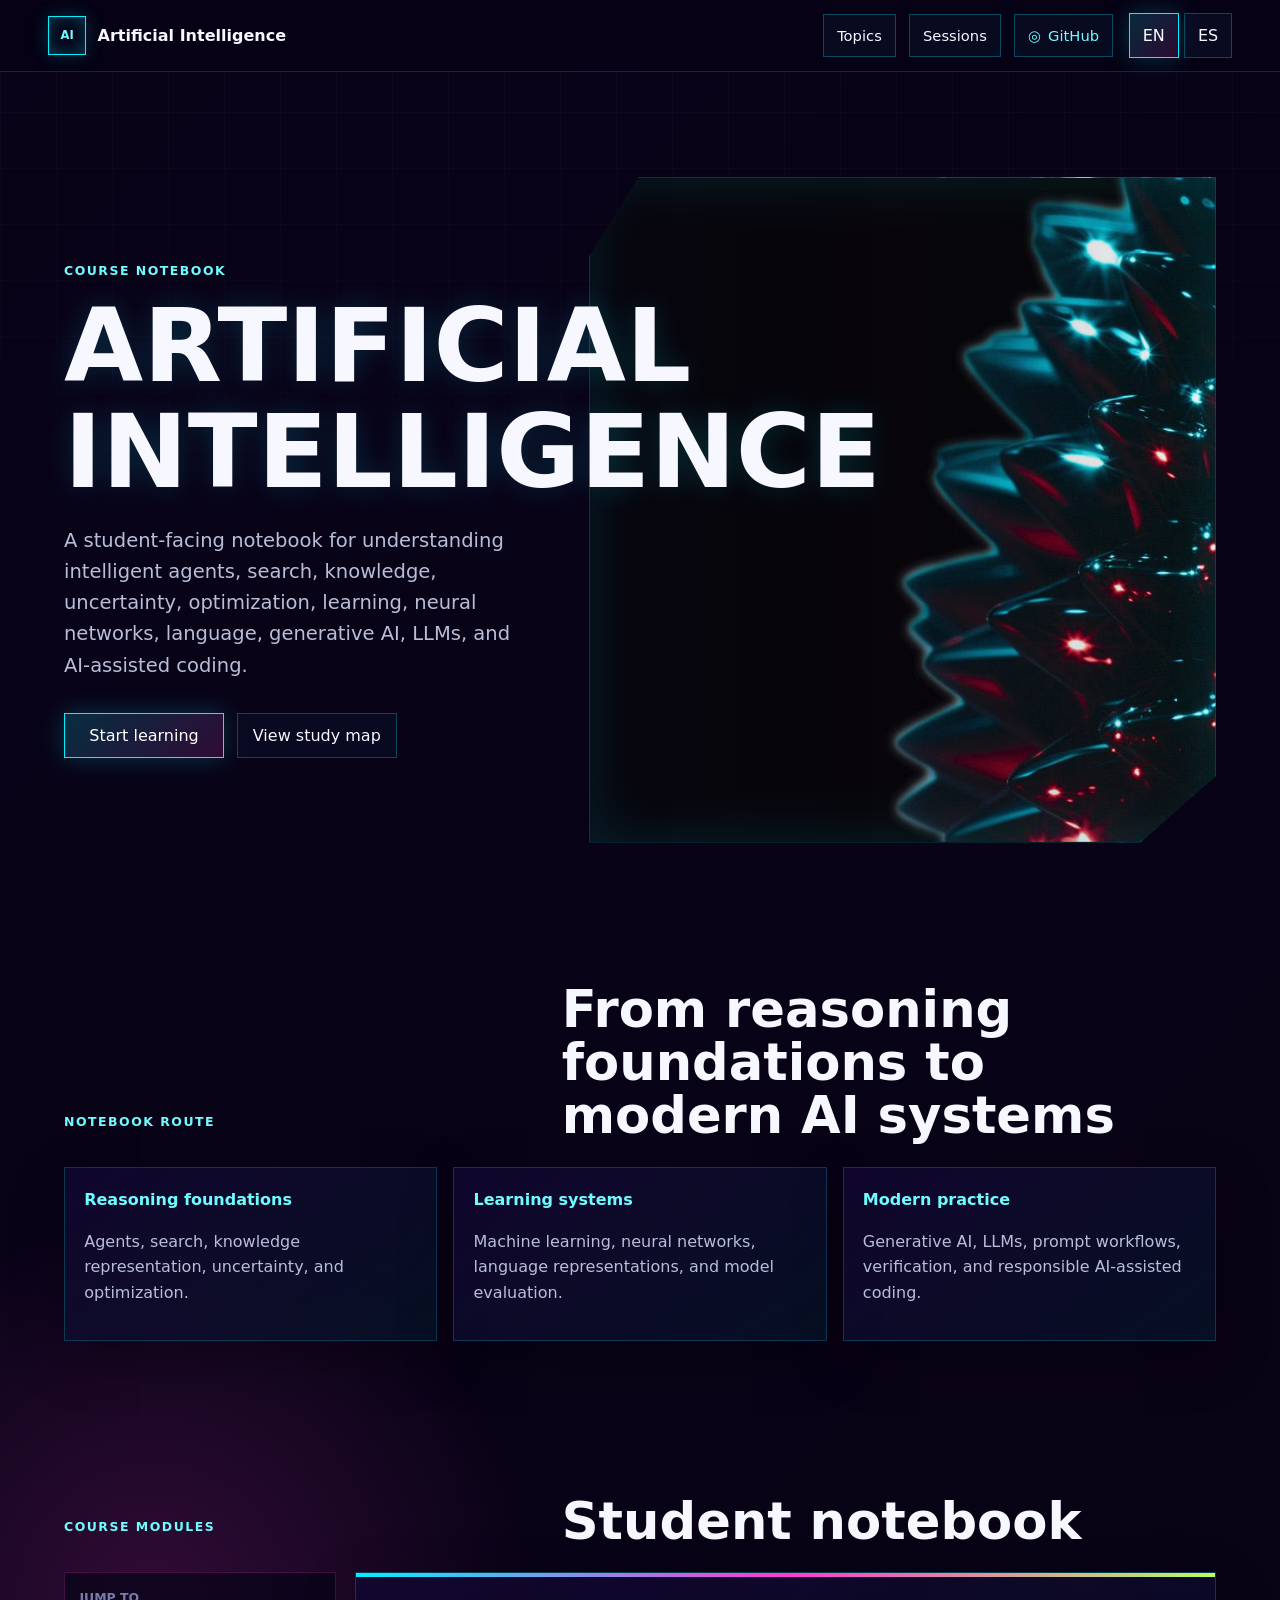
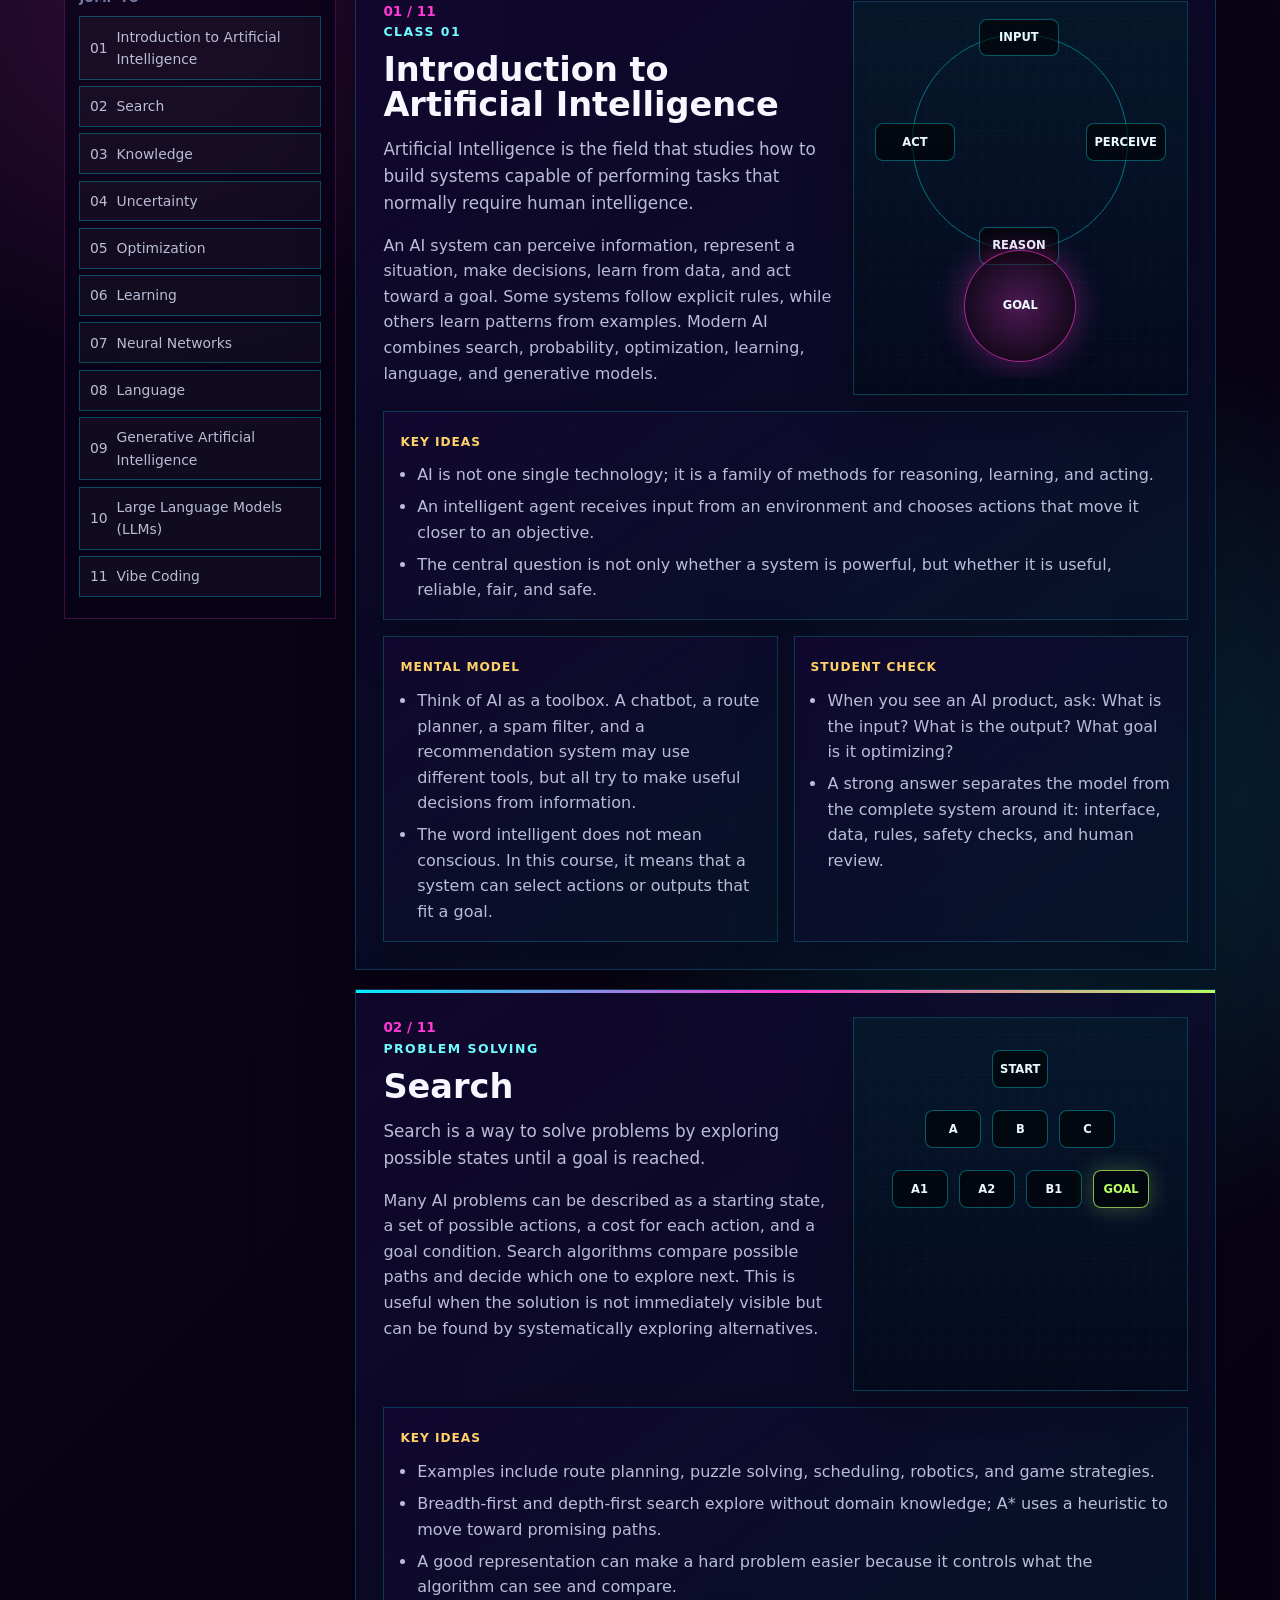
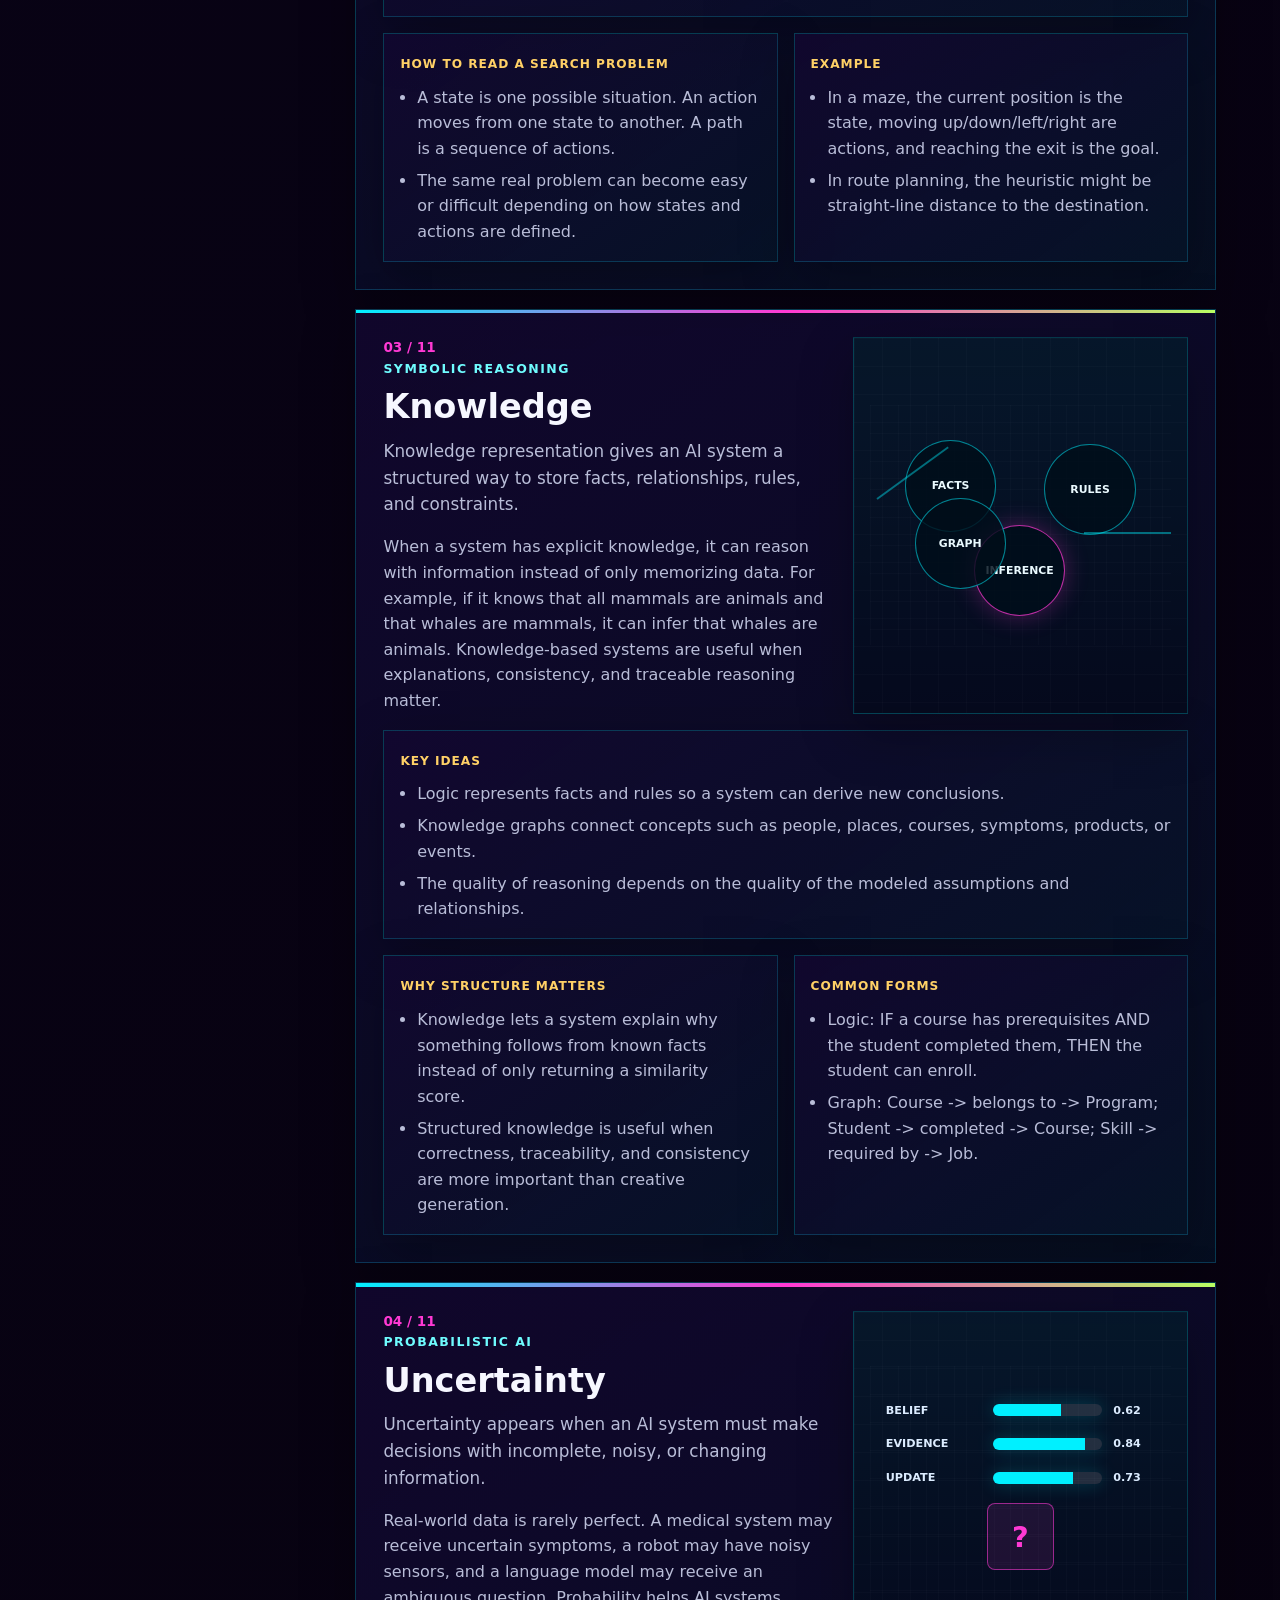
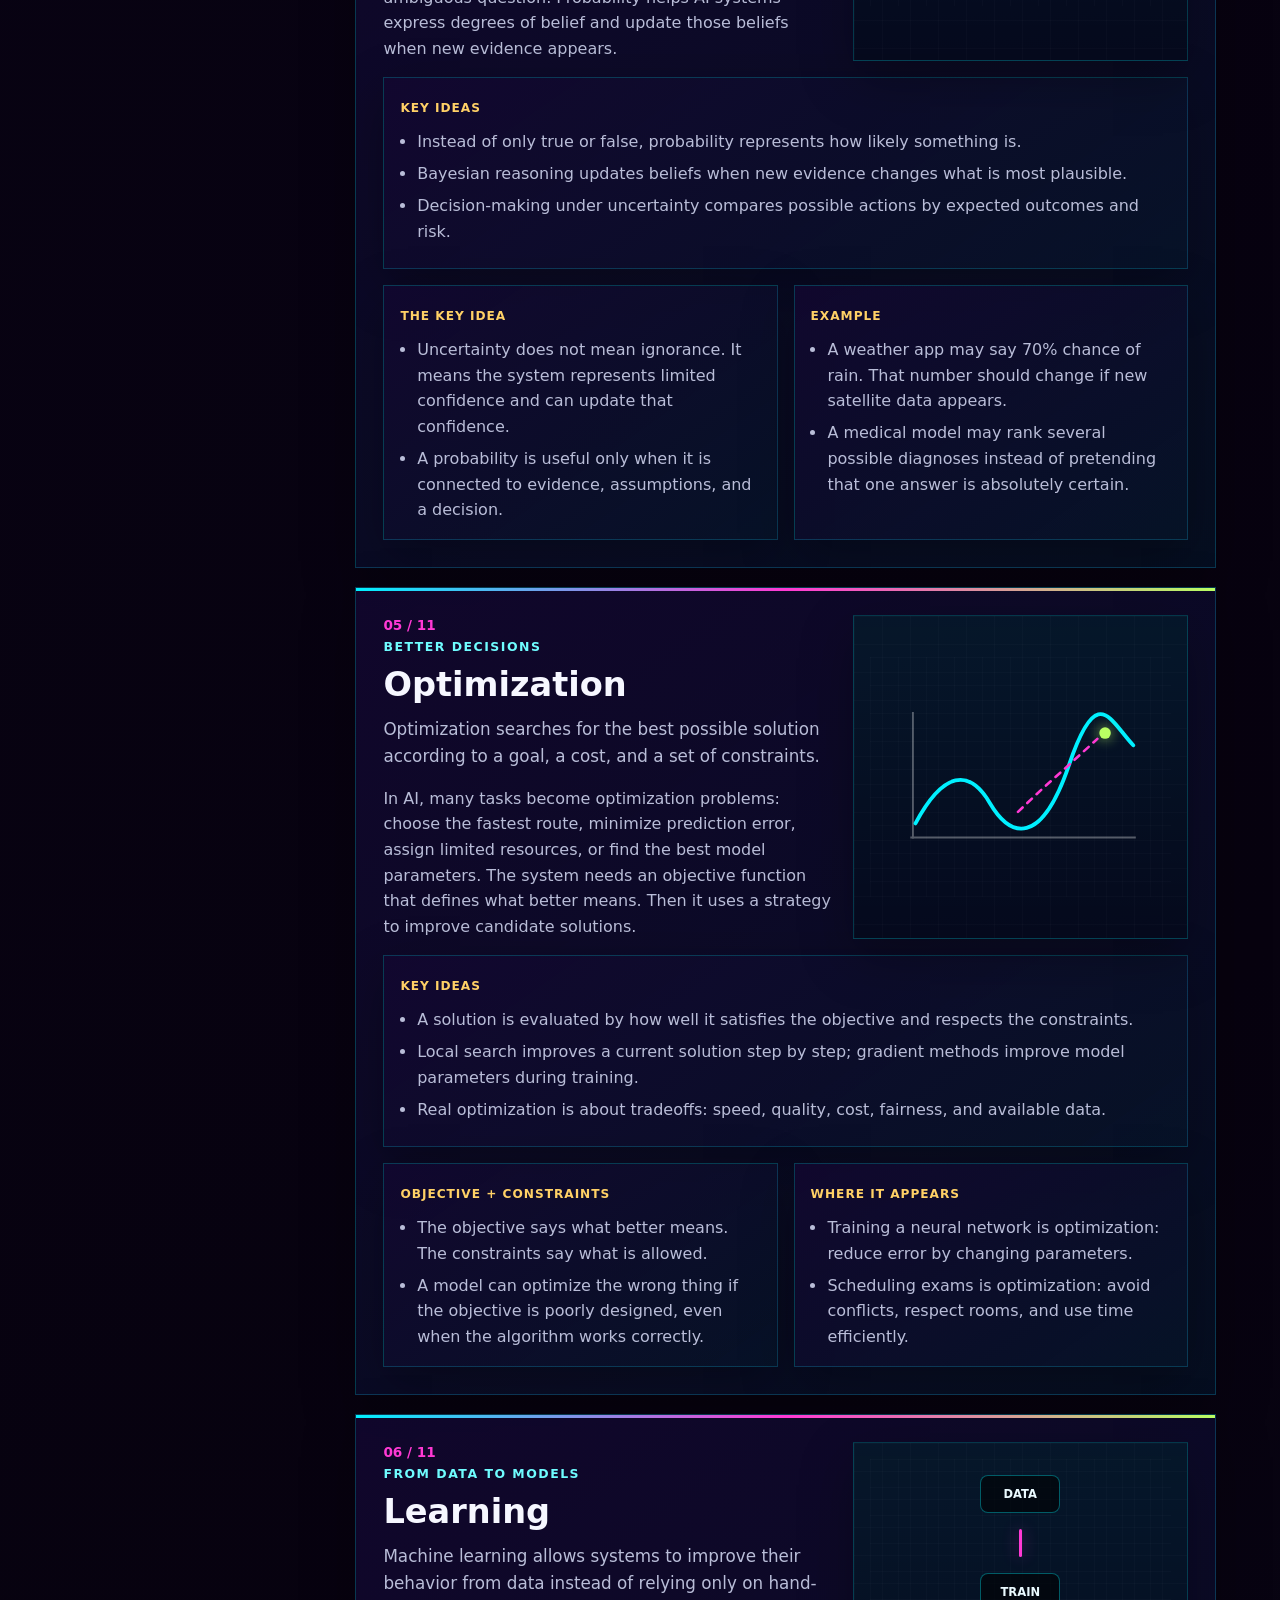
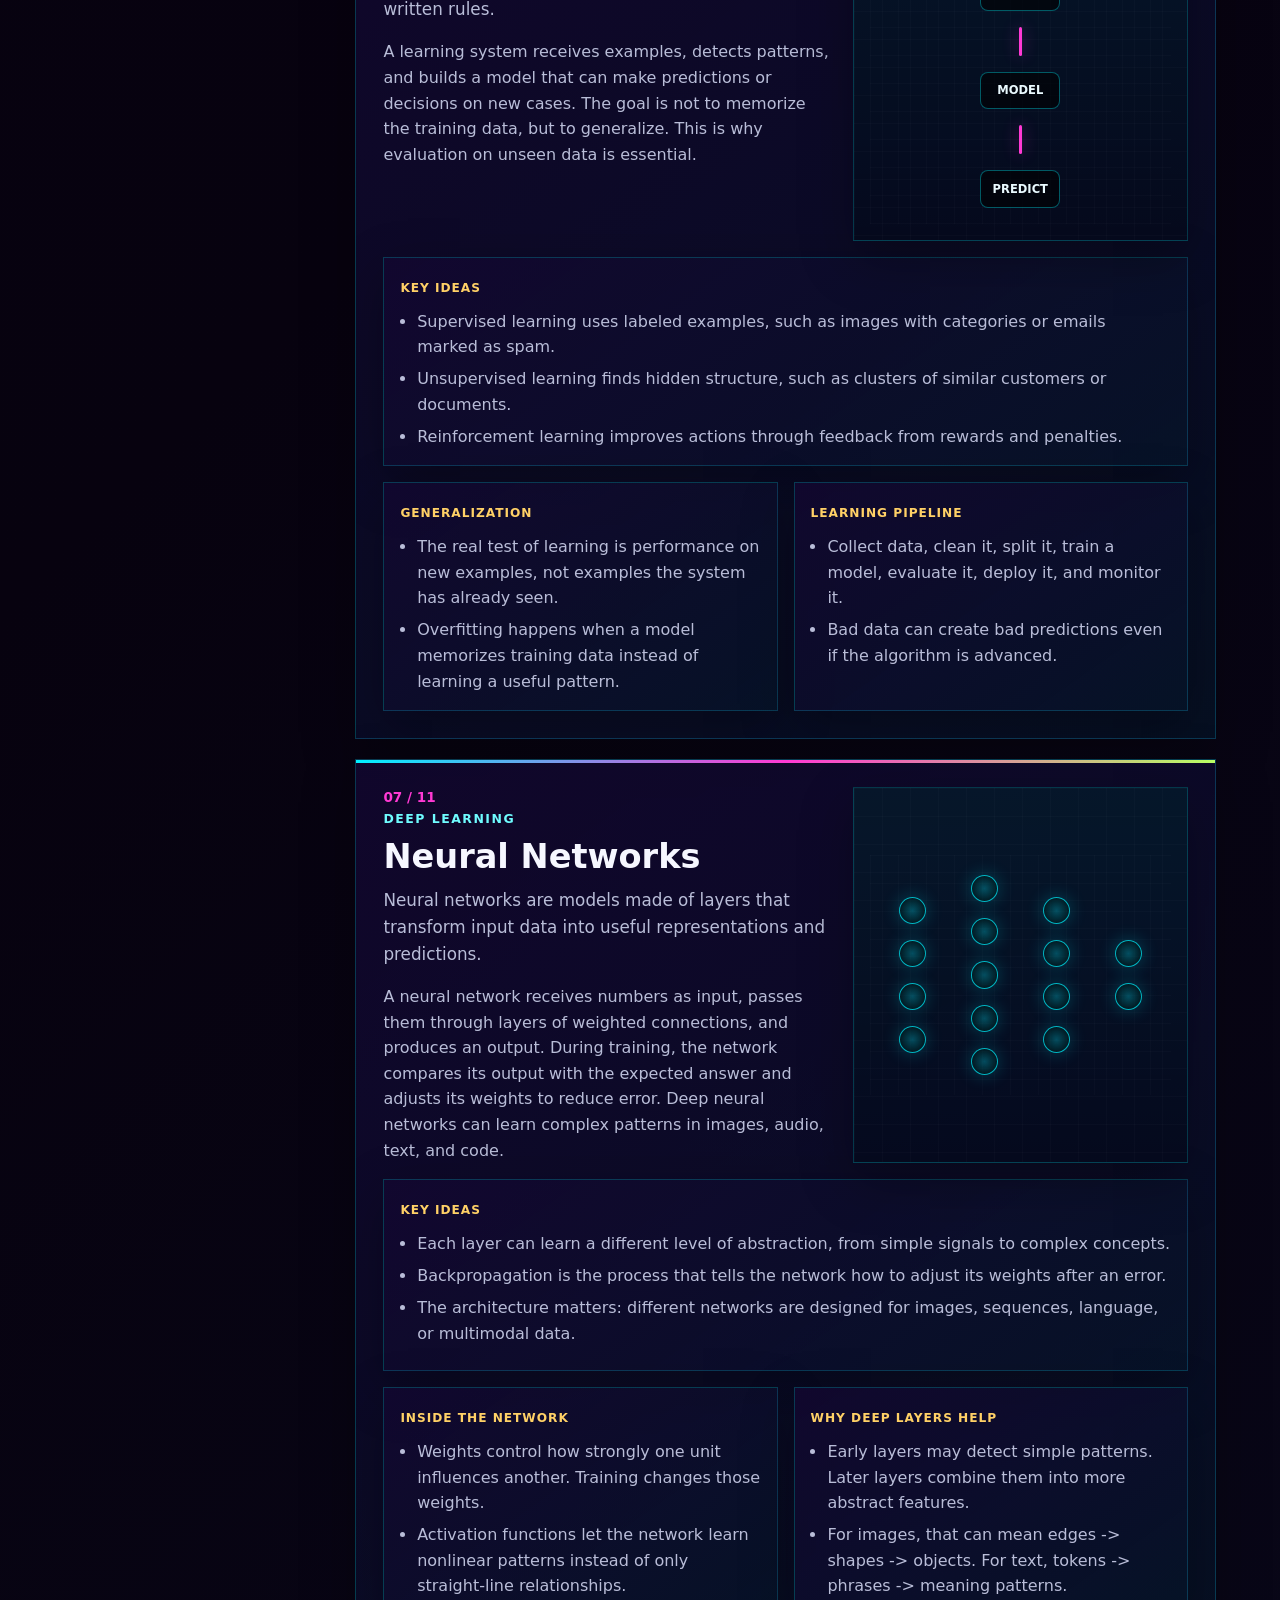
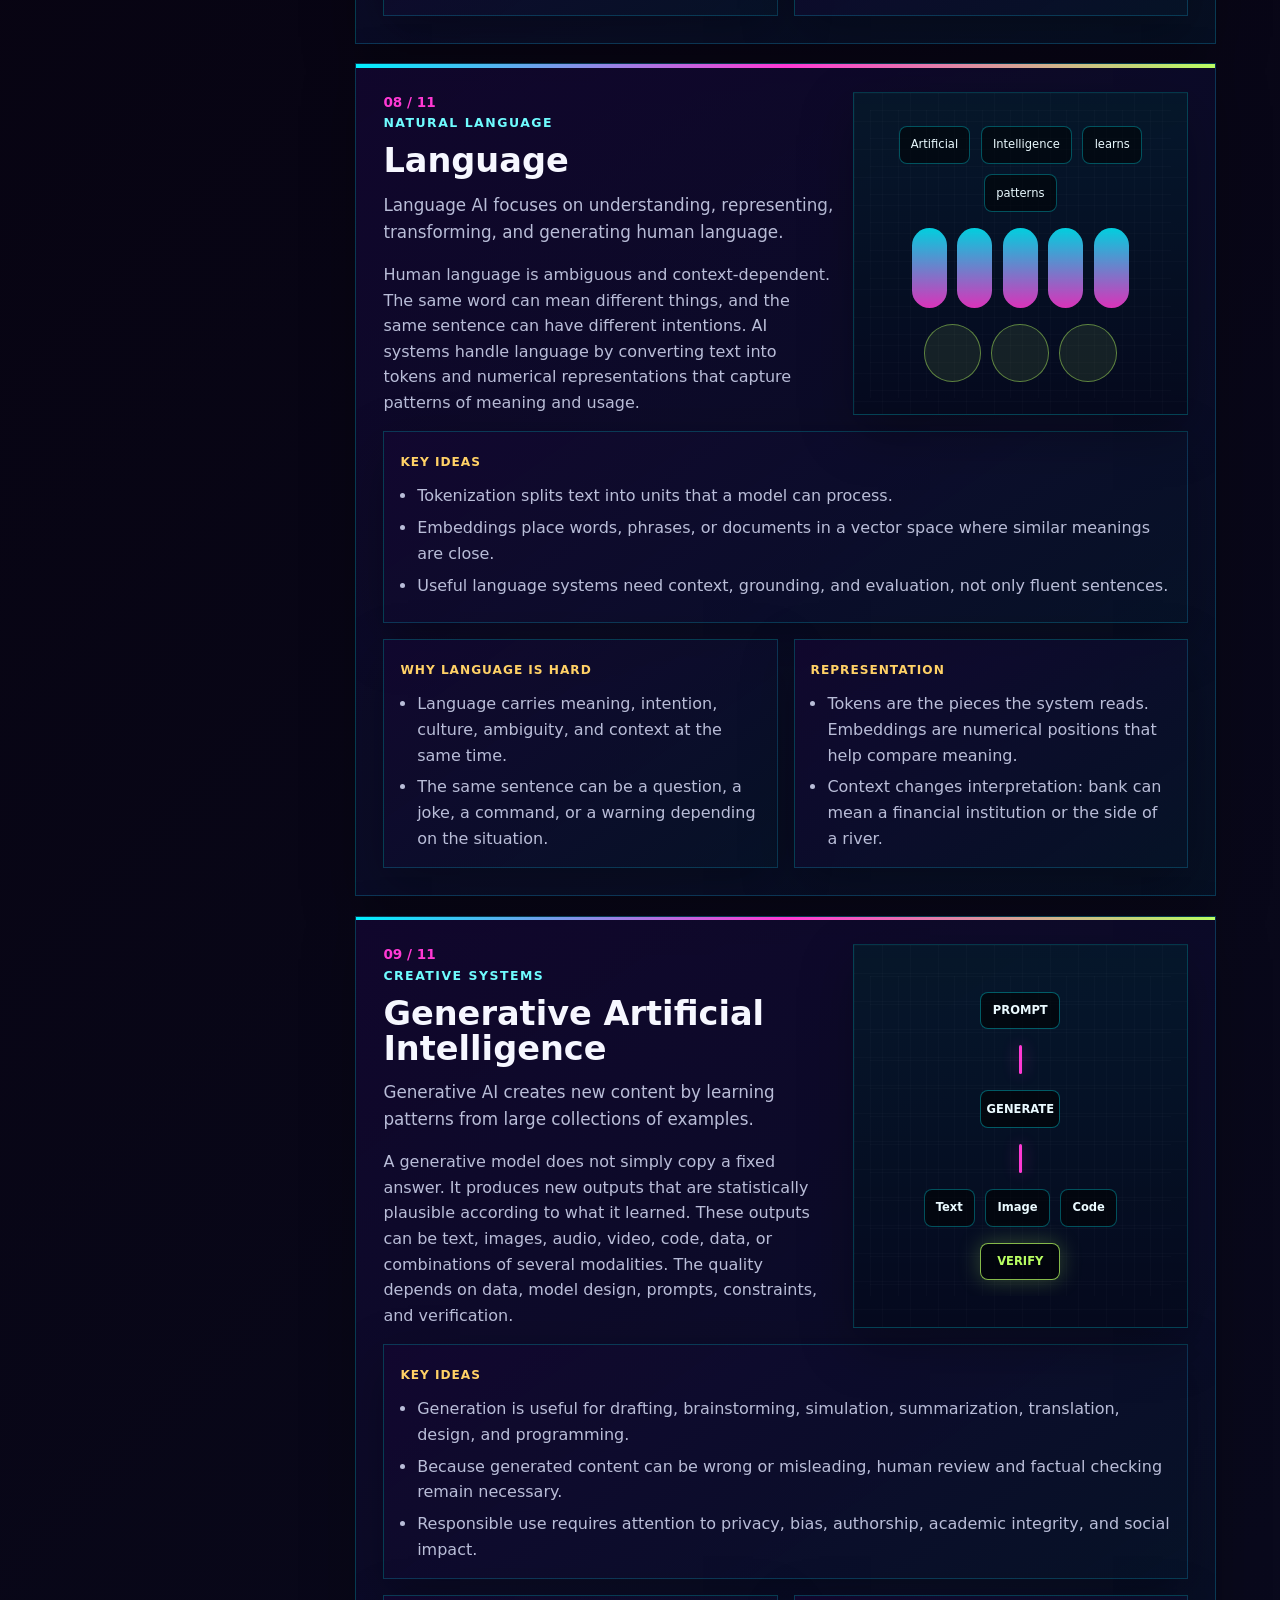
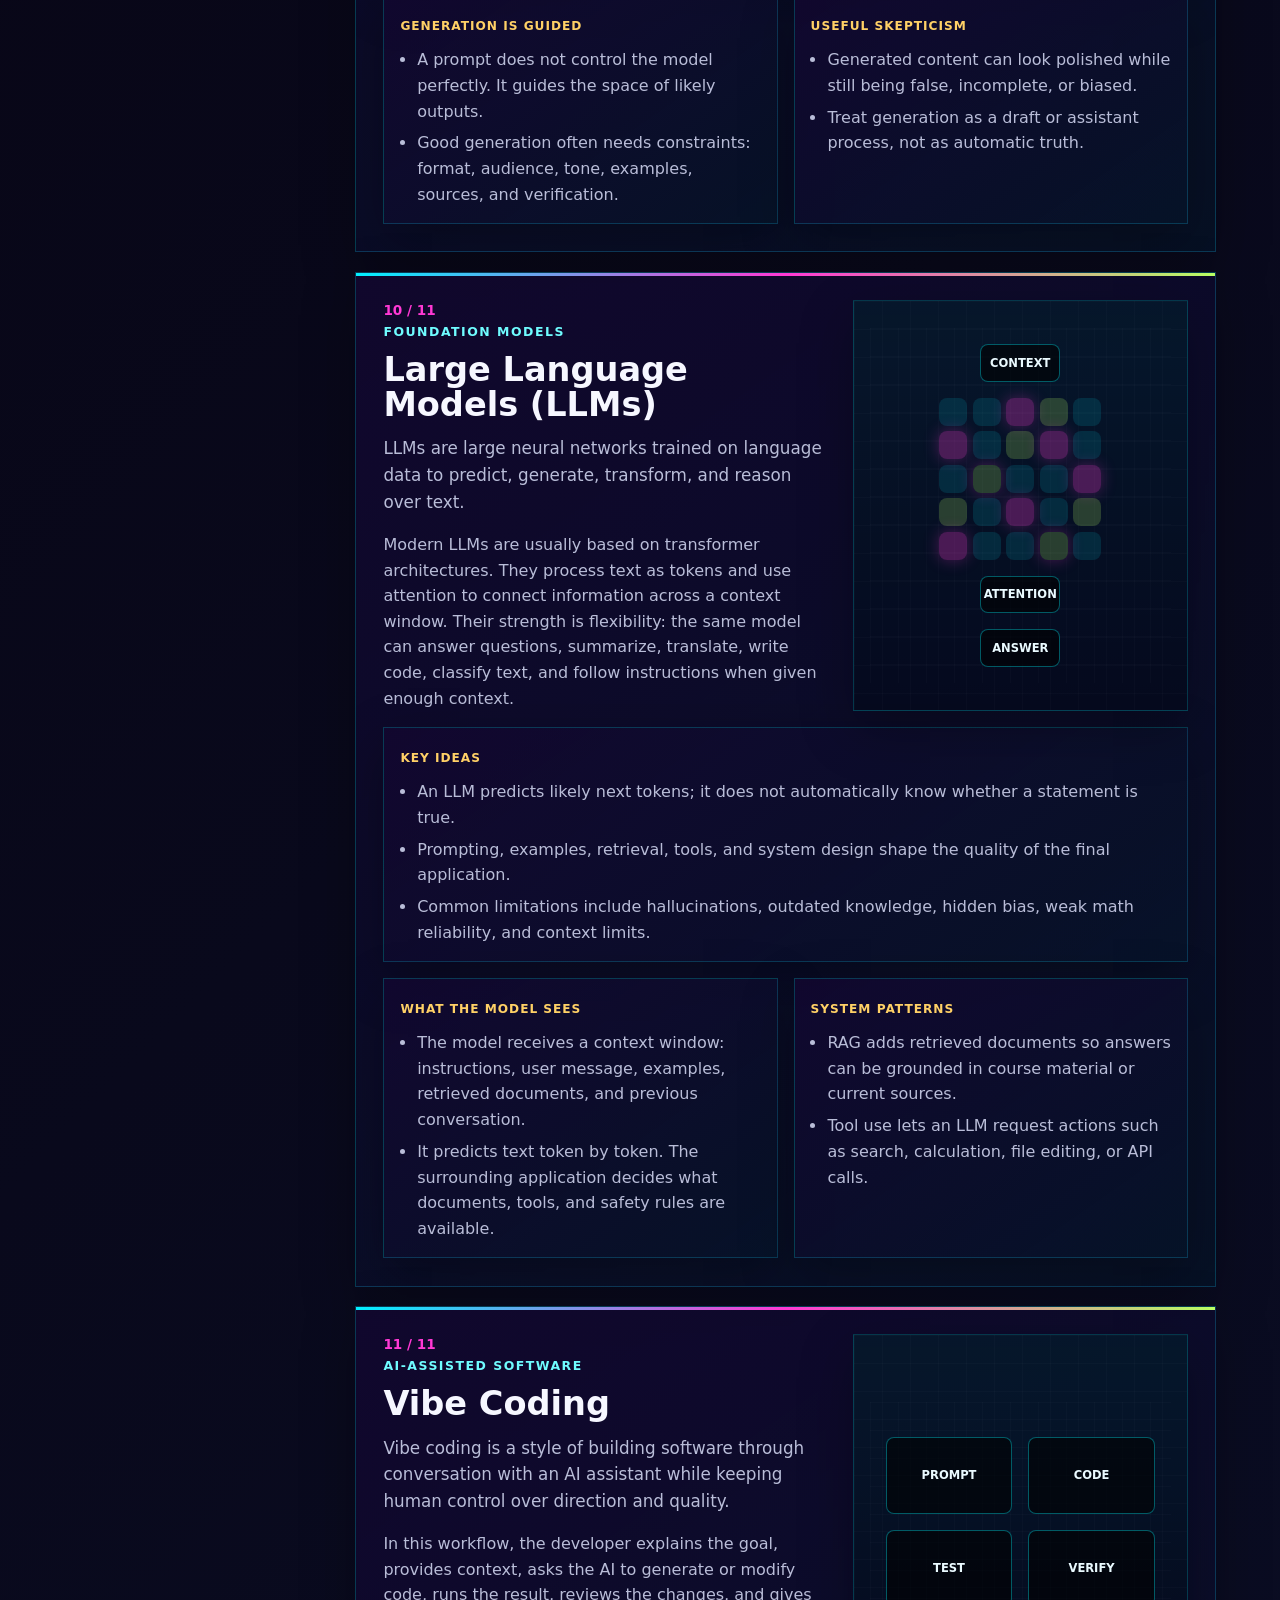
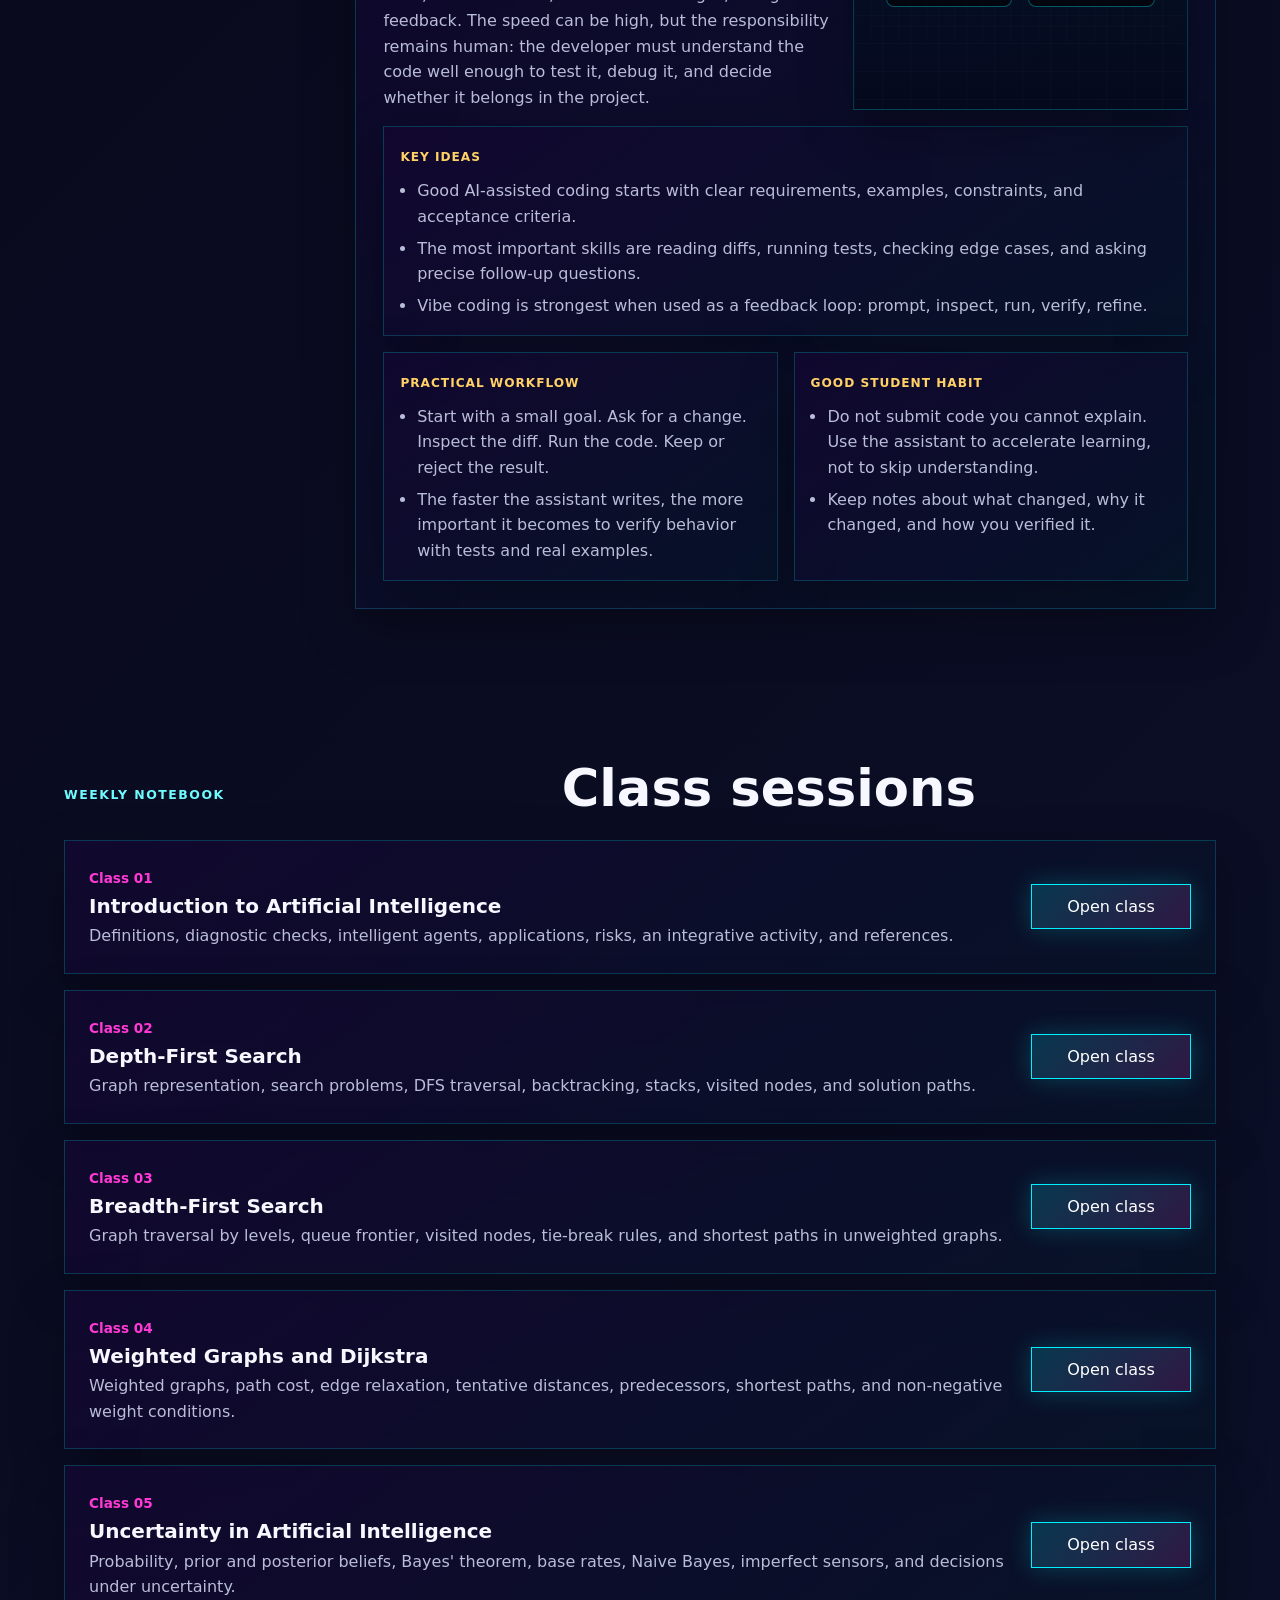
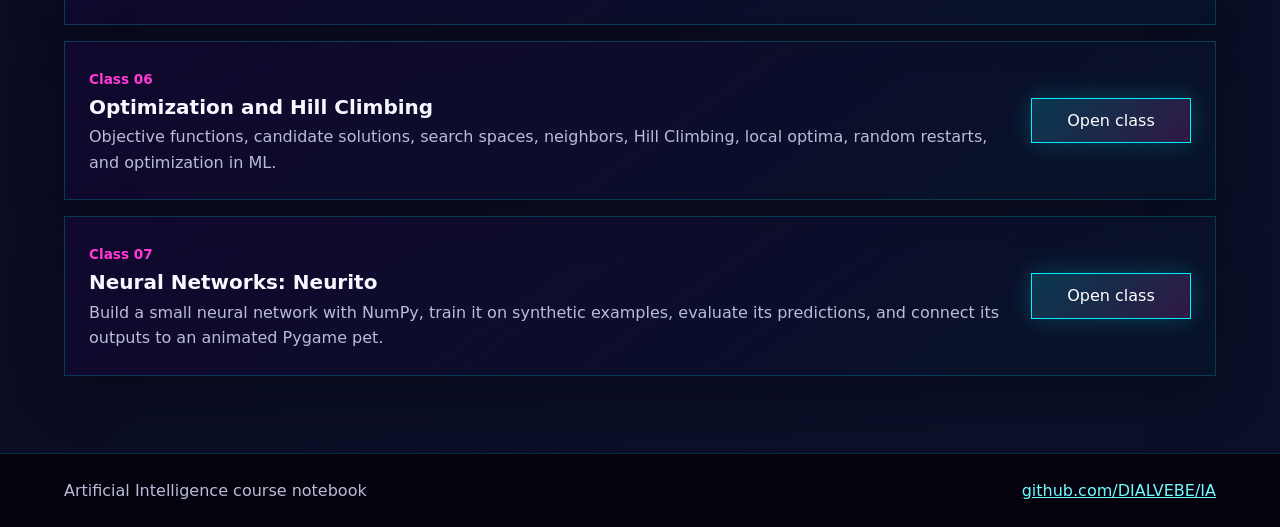
==== commit 852a714c: "Add bilingual class 07 Neurito notebook" ====
--- a/index.html
+++ b/index.html
@@ -156,6 +156,17 @@
             </div>
             <a class="primary-action" href="clases/clase-06/" data-i18n="openSession">Open class</a>
           </article>
+          <article class="session-card">
+            <div>
+              <span class="topic-number" data-i18n="session07Kicker">Class 07</span>
+              <h3 data-i18n="session07Title">Neural Networks: Neurito</h3>
+              <p data-i18n="session07Text">
+                Build a small neural network with NumPy, train it on synthetic
+                examples, evaluate its predictions, and animate its decisions.
+              </p>
+            </div>
+            <a class="primary-action" href="clases/clase-07/" data-i18n="openSession">Open class</a>
+          </article>
         </div>
       </section>
     </main>
@@ -165,6 +176,6 @@
       <a href="https://github.com/DIALVEBE/IA">github.com/DIALVEBE/IA</a>
     </footer>
 
-    <script src="script.js?v=class-sessions-fix-20260806"></script>
+    <script src="script.js?v=class-07-neurito"></script>
   </body>
 </html>
--- a/styles.css
+++ b/styles.css
@@ -1016,6 +1016,233 @@
 .copy-code-button:focus-visible {
   border-color: rgba(185, 255, 99, 0.78);
   color: var(--lime);
+}
+
+.neurito-hero {
+  min-height: 0;
+  padding-top: 4rem;
+}
+
+.neurito-hero-art {
+  display: grid;
+  justify-items: center;
+  margin: 0;
+  min-width: 0;
+}
+
+.neurito-hero-art img {
+  width: min(100%, 24rem);
+  aspect-ratio: 1;
+  object-fit: contain;
+  border: 0;
+  box-shadow: none;
+  clip-path: none;
+}
+
+.neurito-hero-art figcaption,
+.lesson-section .lesson-figure figcaption {
+  max-width: 62ch;
+}
+
+.neurito-needs,
+.sprite-gallery {
+  display: grid;
+  grid-template-columns: repeat(3, minmax(0, 1fr));
+  gap: 0.85rem;
+  margin: 1.2rem 0;
+}
+
+.neurito-needs article,
+.sprite-gallery figure {
+  min-width: 0;
+  margin: 0;
+  padding: 1rem;
+  border: 1px solid rgba(0, 240, 255, 0.2);
+  background: rgba(255, 255, 255, 0.035);
+}
+
+.neurito-needs h3 {
+  margin: 0.55rem 0 0.25rem;
+}
+
+.neurito-needs p {
+  margin: 0;
+  font-size: 0.9rem;
+}
+
+.need-symbol {
+  display: grid;
+  width: 2.25rem;
+  aspect-ratio: 1;
+  place-items: center;
+  border-radius: 50%;
+  background: rgba(0, 240, 255, 0.12);
+  color: var(--cyan-2);
+  font-weight: 900;
+}
+
+.need-symbol.hunger { color: #ffb36b; }
+.need-symbol.energy { color: #a7ff88; }
+.need-symbol.boredom { color: #a8b8ff; }
+
+.need-action-flow,
+.training-flow {
+  display: flex;
+  flex-wrap: wrap;
+  align-items: center;
+  justify-content: center;
+  gap: 0.65rem;
+  padding: 1.2rem;
+  border: 1px solid rgba(0, 240, 255, 0.22);
+  background: rgba(5, 10, 28, 0.72);
+}
+
+.need-action-flow span,
+.need-action-flow strong,
+.training-flow span {
+  padding: 0.65rem 0.8rem;
+  border: 1px solid rgba(0, 240, 255, 0.3);
+  background: rgba(0, 240, 255, 0.07);
+  color: var(--text);
+  text-align: center;
+}
+
+.need-action-flow b,
+.training-flow b { color: var(--lime); }
+
+.need-action-flow .action-pill {
+  border-color: rgba(185, 255, 99, 0.48);
+  color: var(--lime);
+}
+
+.math-block {
+  margin: 1rem 0;
+  padding: 1rem;
+  overflow-x: auto;
+  border-left: 3px solid var(--lime);
+  background: rgba(0, 0, 0, 0.32);
+  color: var(--cyan-2);
+  font-family: "JetBrains Mono", "SFMono-Regular", Consolas, monospace;
+  font-size: 0.94rem;
+  line-height: 1.8;
+}
+
+.network-diagram {
+  display: block;
+  width: 100%;
+  height: auto;
+  min-height: 14rem;
+  border: 1px solid rgba(0, 240, 255, 0.2);
+  background: rgba(5, 10, 28, 0.8);
+}
+
+.network-visual {
+  max-width: 100%;
+  overflow-x: auto;
+  border: 1px solid rgba(0, 240, 255, 0.2);
+}
+
+.network-visual .network-diagram { border: 0; }
+
+.network-edge {
+  stroke: rgba(0, 240, 255, 0.23);
+  stroke-width: 1.25;
+}
+
+.network-node {
+  fill: #101d3a;
+  stroke: var(--cyan-2);
+  stroke-width: 2.5;
+}
+
+.network-node.layer-1 { stroke: #b9ff63; }
+.network-node.layer-2 { stroke: #ffb36b; }
+
+.network-label,
+.network-layer-label {
+  fill: var(--text);
+  font-family: inherit;
+  font-size: 17px;
+  font-weight: 700;
+}
+
+.network-layer-label {
+  fill: var(--muted);
+  font-size: 15px;
+}
+
+.sprite-gallery figure {
+  display: grid;
+  justify-items: center;
+  text-align: center;
+}
+
+.sprite-gallery img {
+  display: block;
+  width: min(100%, 11rem);
+  aspect-ratio: 1;
+  object-fit: contain;
+}
+
+.sprite-gallery figcaption {
+  color: var(--text);
+  font-weight: 800;
+}
+
+.asset-link { margin-top: 1.5rem; }
+
+.asset-download-page {
+  display: block;
+  width: min(100%, 82rem);
+  margin-inline: auto;
+}
+
+.asset-download-grid {
+  display: grid;
+  grid-template-columns: repeat(auto-fit, minmax(min(100%, 10rem), 1fr));
+  gap: 0.8rem;
+  margin-top: 1.5rem;
+}
+
+.asset-download-grid a {
+  display: grid;
+  justify-items: center;
+  gap: 0.5rem;
+  padding: 0.6rem;
+  border: 1px solid rgba(0, 240, 255, 0.2);
+  color: var(--text);
+  text-align: center;
+  text-decoration: none;
+}
+
+.asset-download-grid a:hover,
+.asset-download-grid a:focus-visible {
+  border-color: var(--lime);
+}
+
+.asset-download-grid img {
+  display: block;
+  width: min(100%, 9rem);
+  aspect-ratio: 1;
+  object-fit: contain;
+}
+
+.asset-download-grid span { font-weight: 800; }
+
+@media (max-width: 720px) {
+  .neurito-hero { grid-template-columns: minmax(0, 1fr); }
+  .neurito-hero-art img { width: min(72vw, 19rem); }
+  .neurito-needs { gap: 0.5rem; }
+  .neurito-needs article { padding: 0.7rem; }
+  .neurito-needs p { font-size: 0.78rem; }
+  .need-action-flow,
+  .training-flow { gap: 0.45rem; padding: 0.8rem; }
+  .need-action-flow span,
+  .need-action-flow strong,
+  .training-flow span { padding: 0.5rem; font-size: 0.82rem; }
+  .network-visual .network-diagram { width: 660px; max-width: none; min-height: 0; }
+  .network-label { font-size: 16px; }
+  .sprite-gallery figure { padding: 0.45rem; }
 }
 
 .probability-scale {
